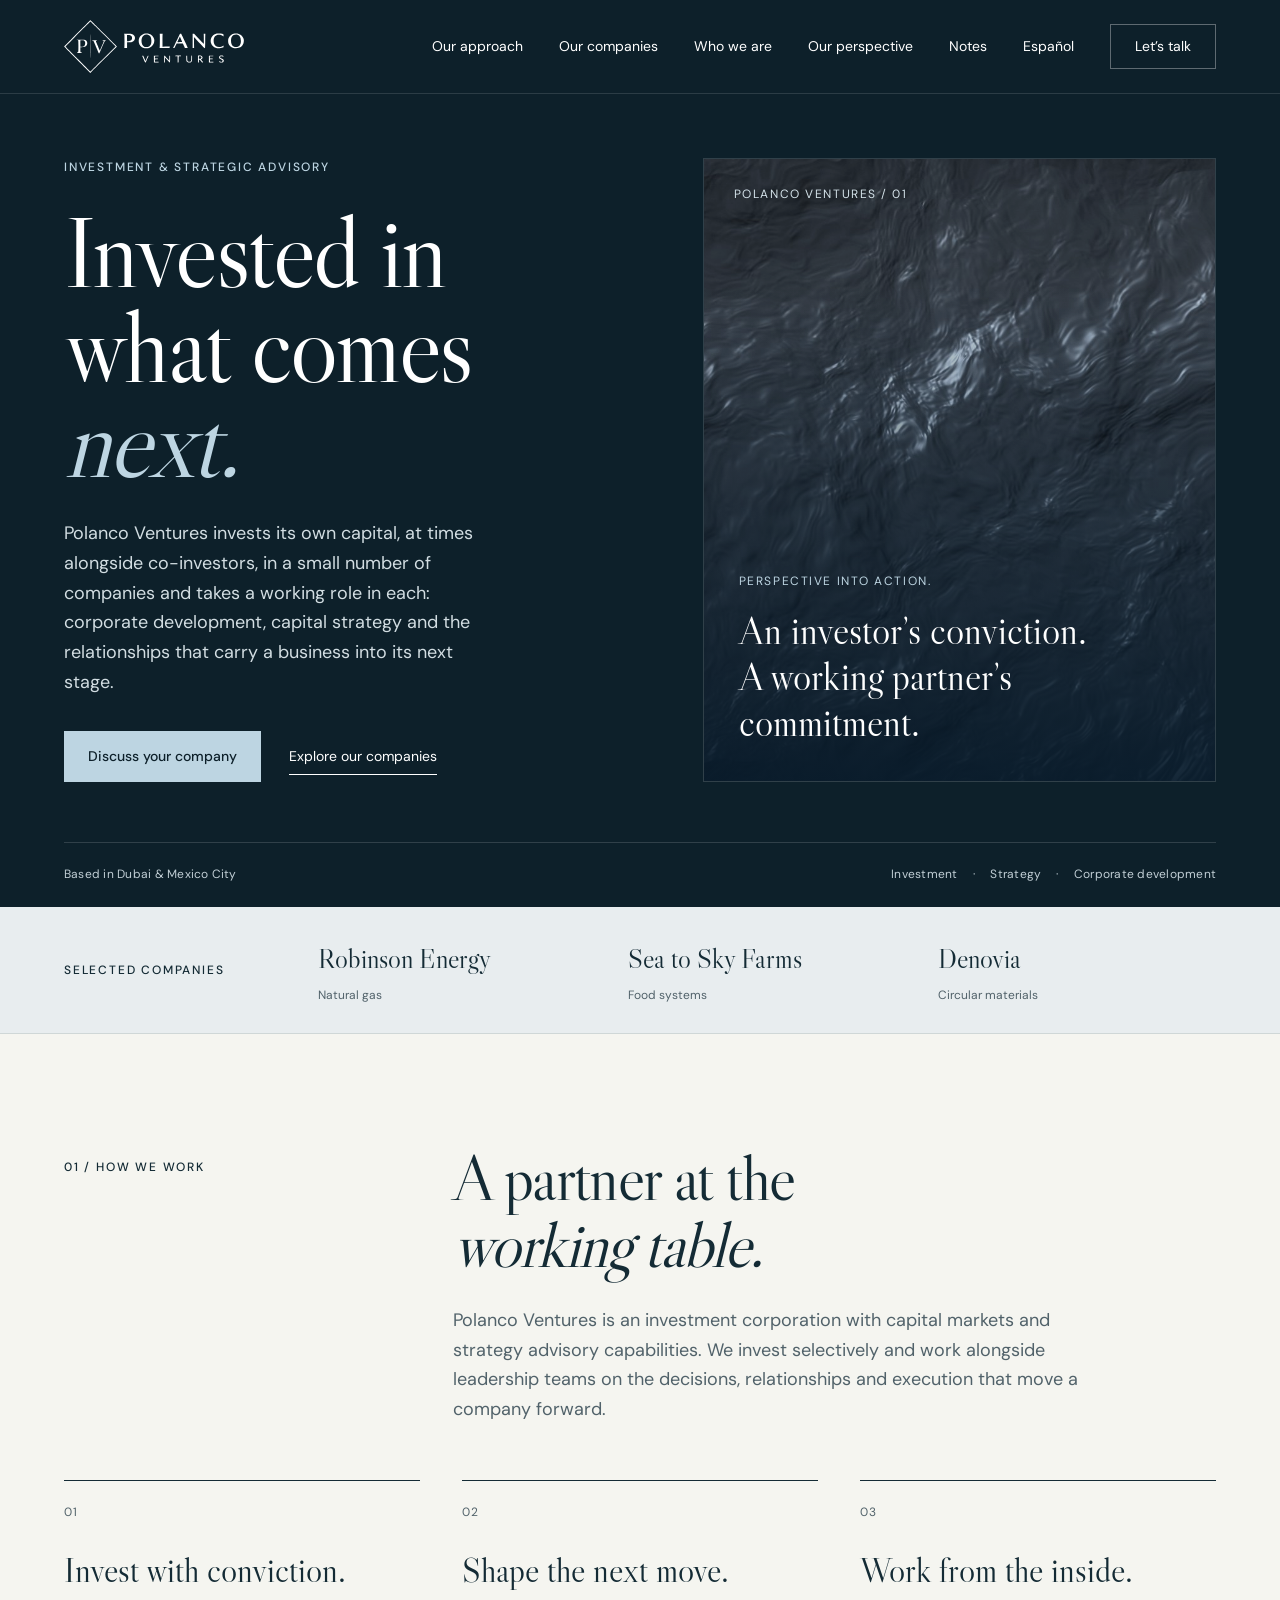
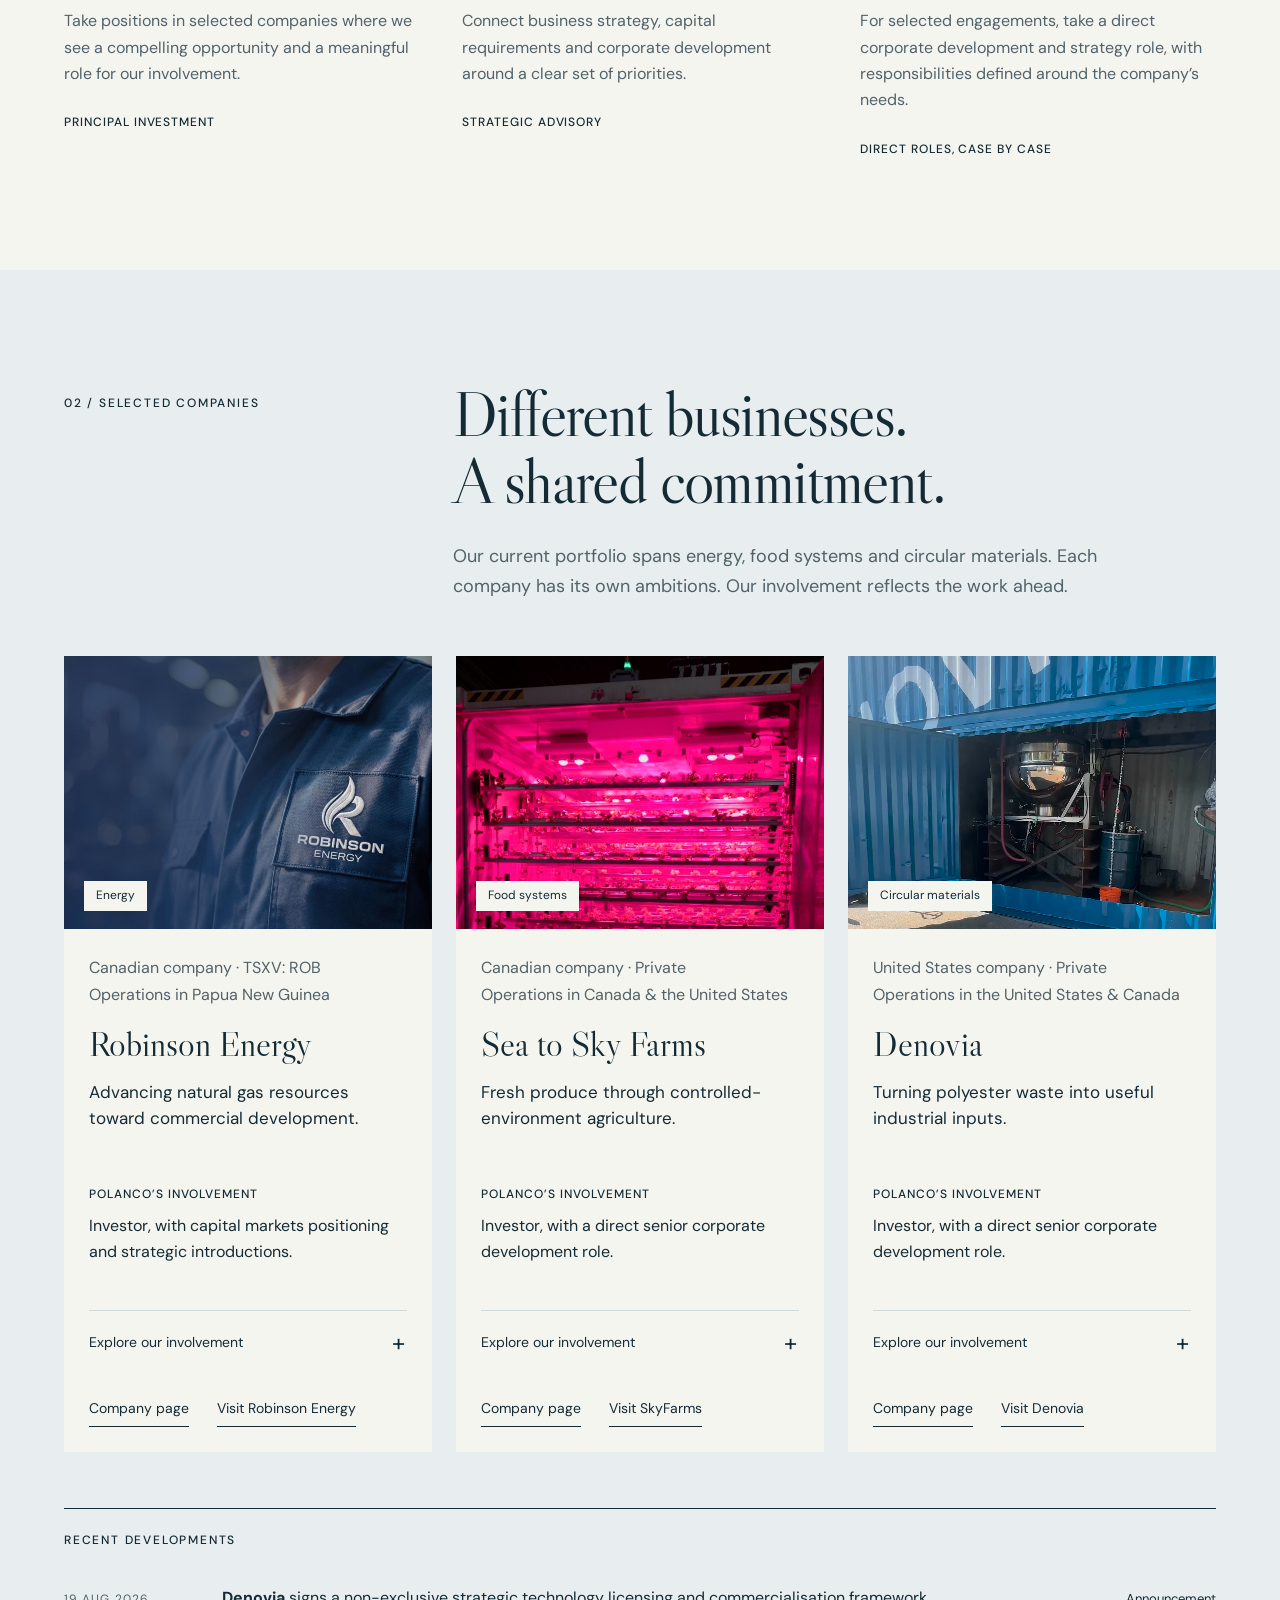
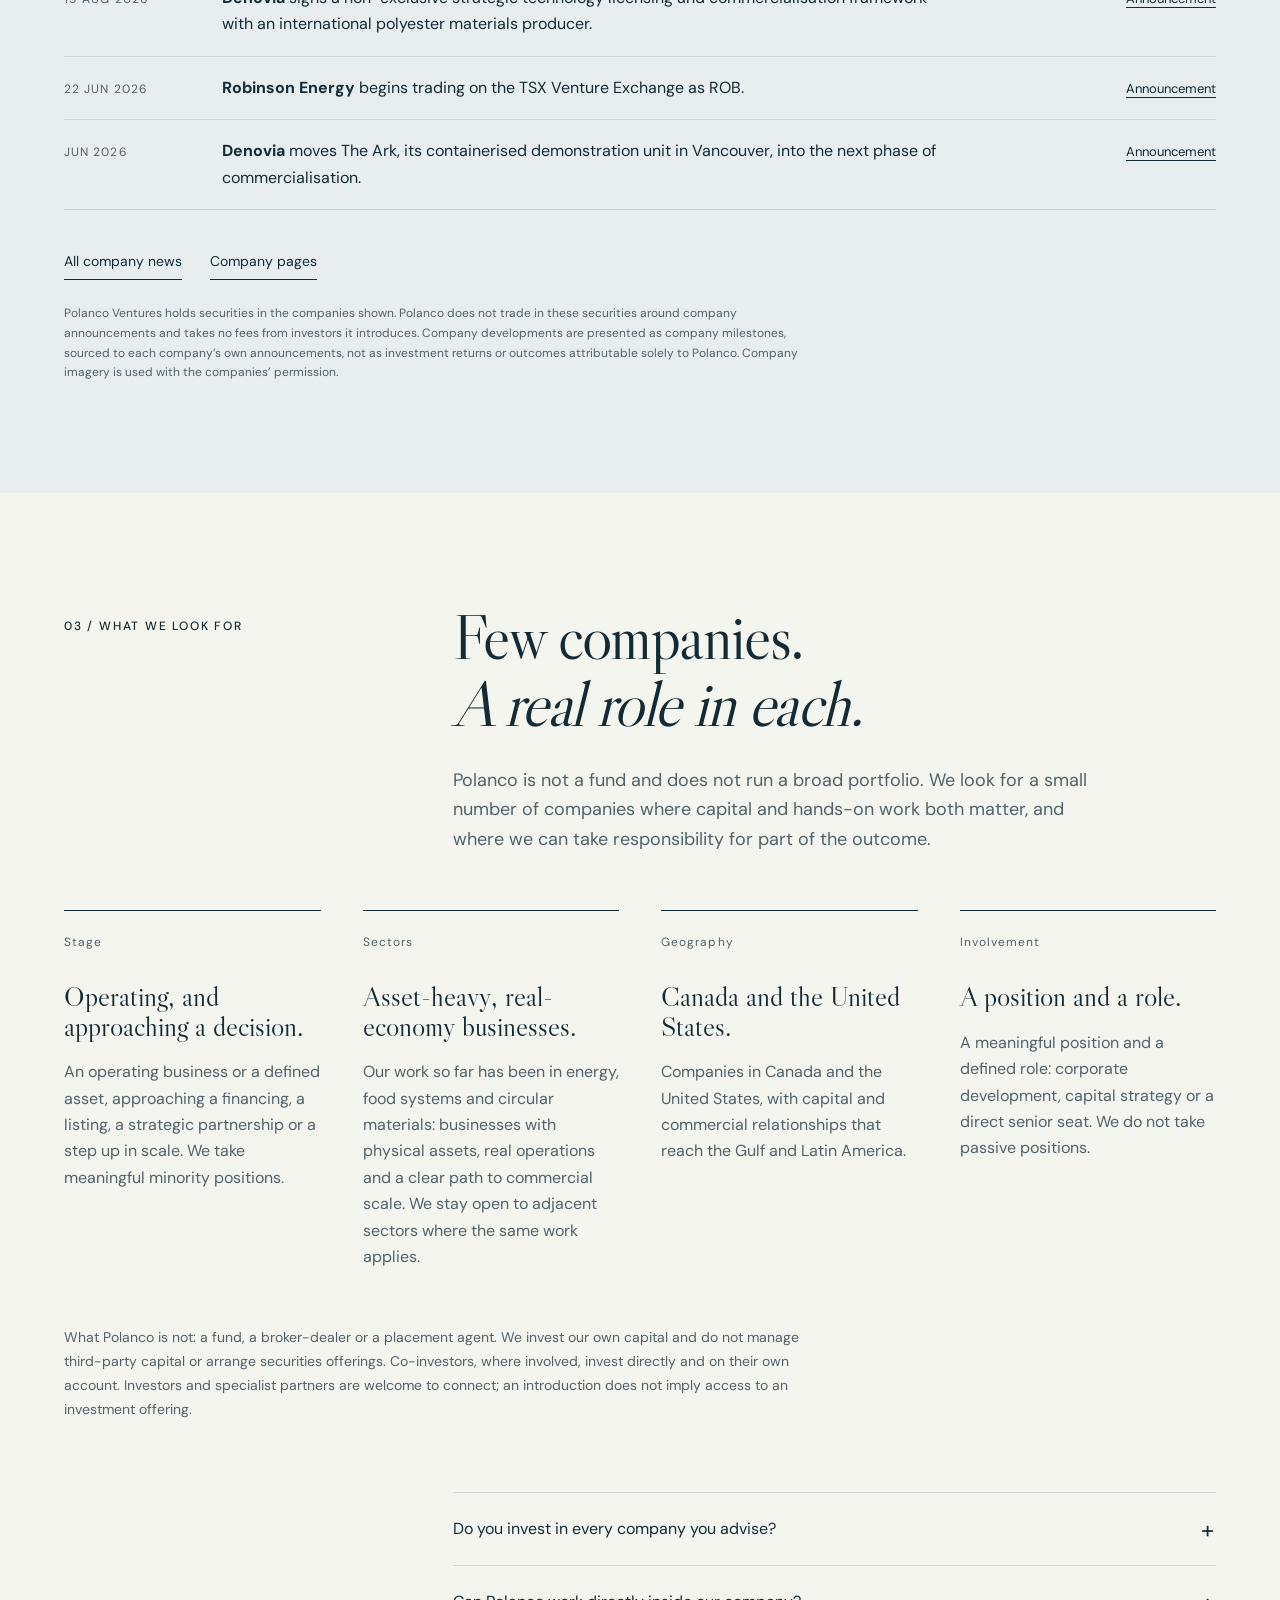
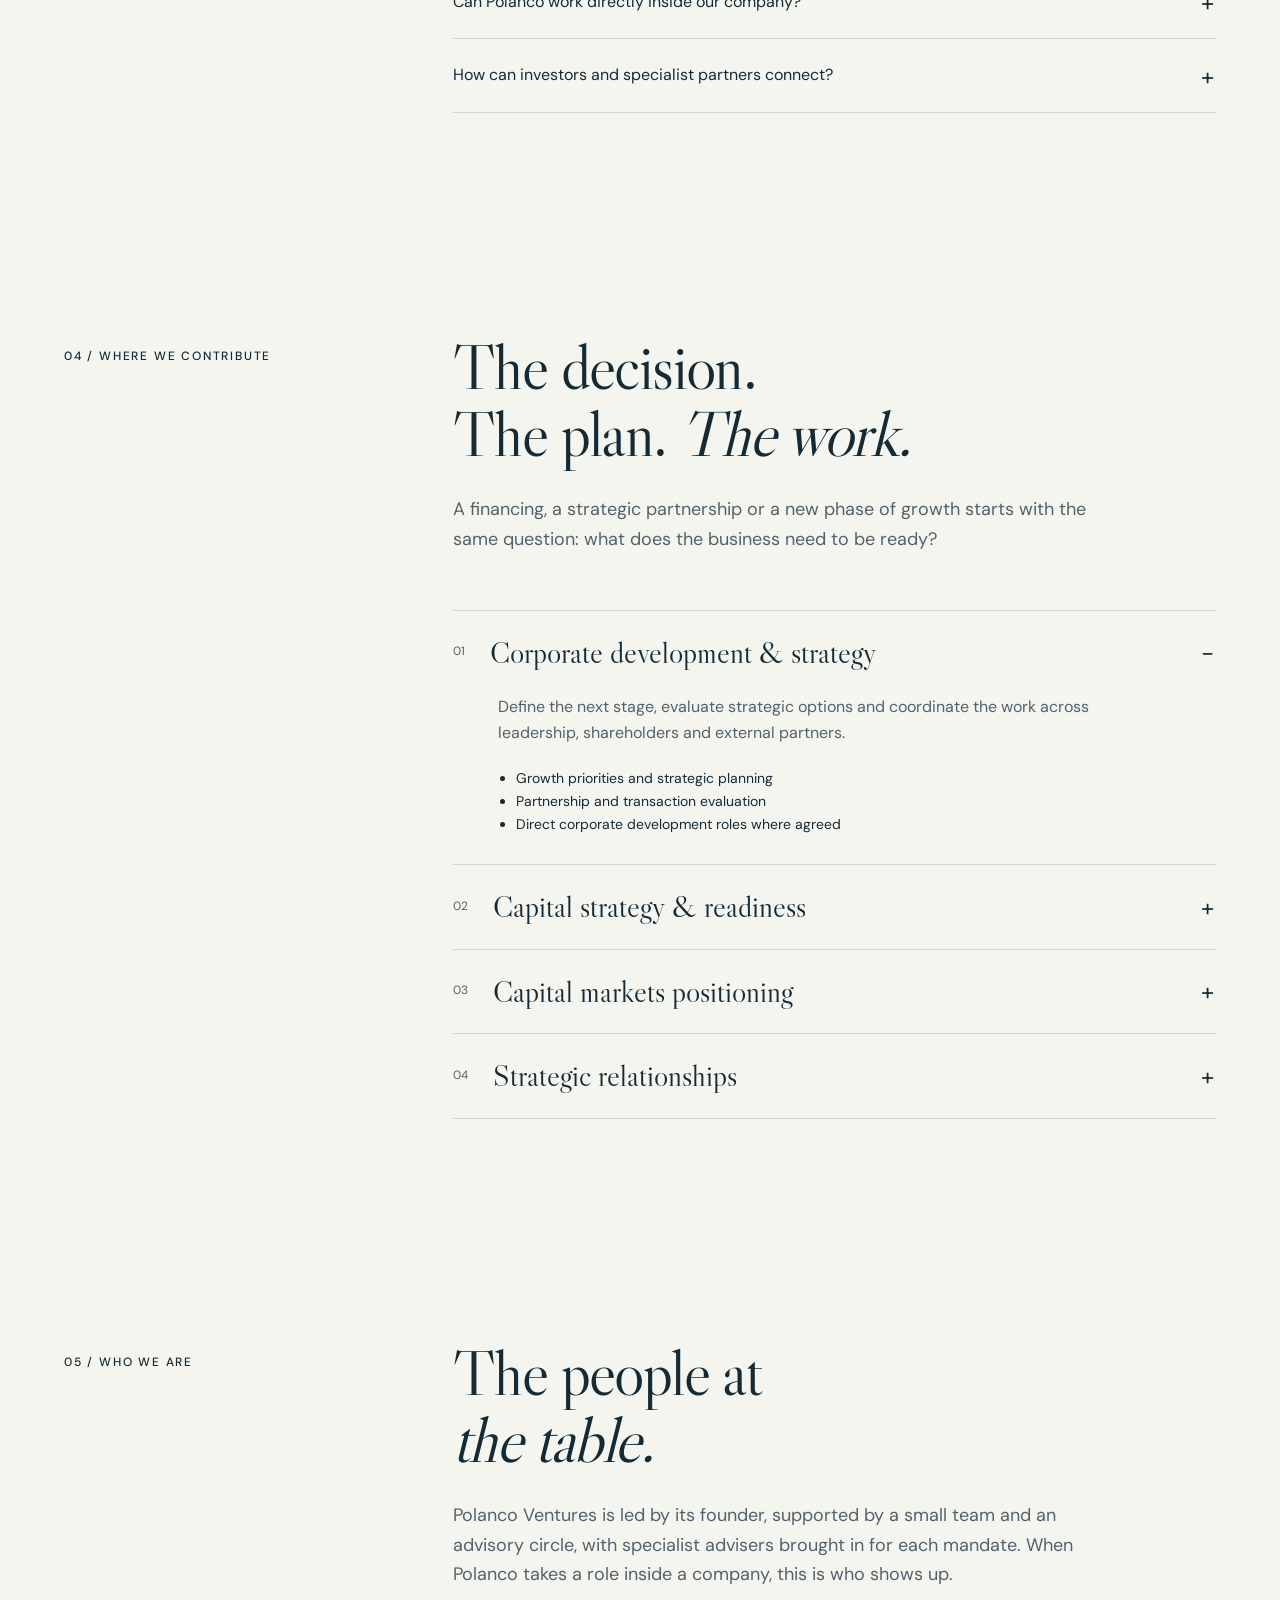
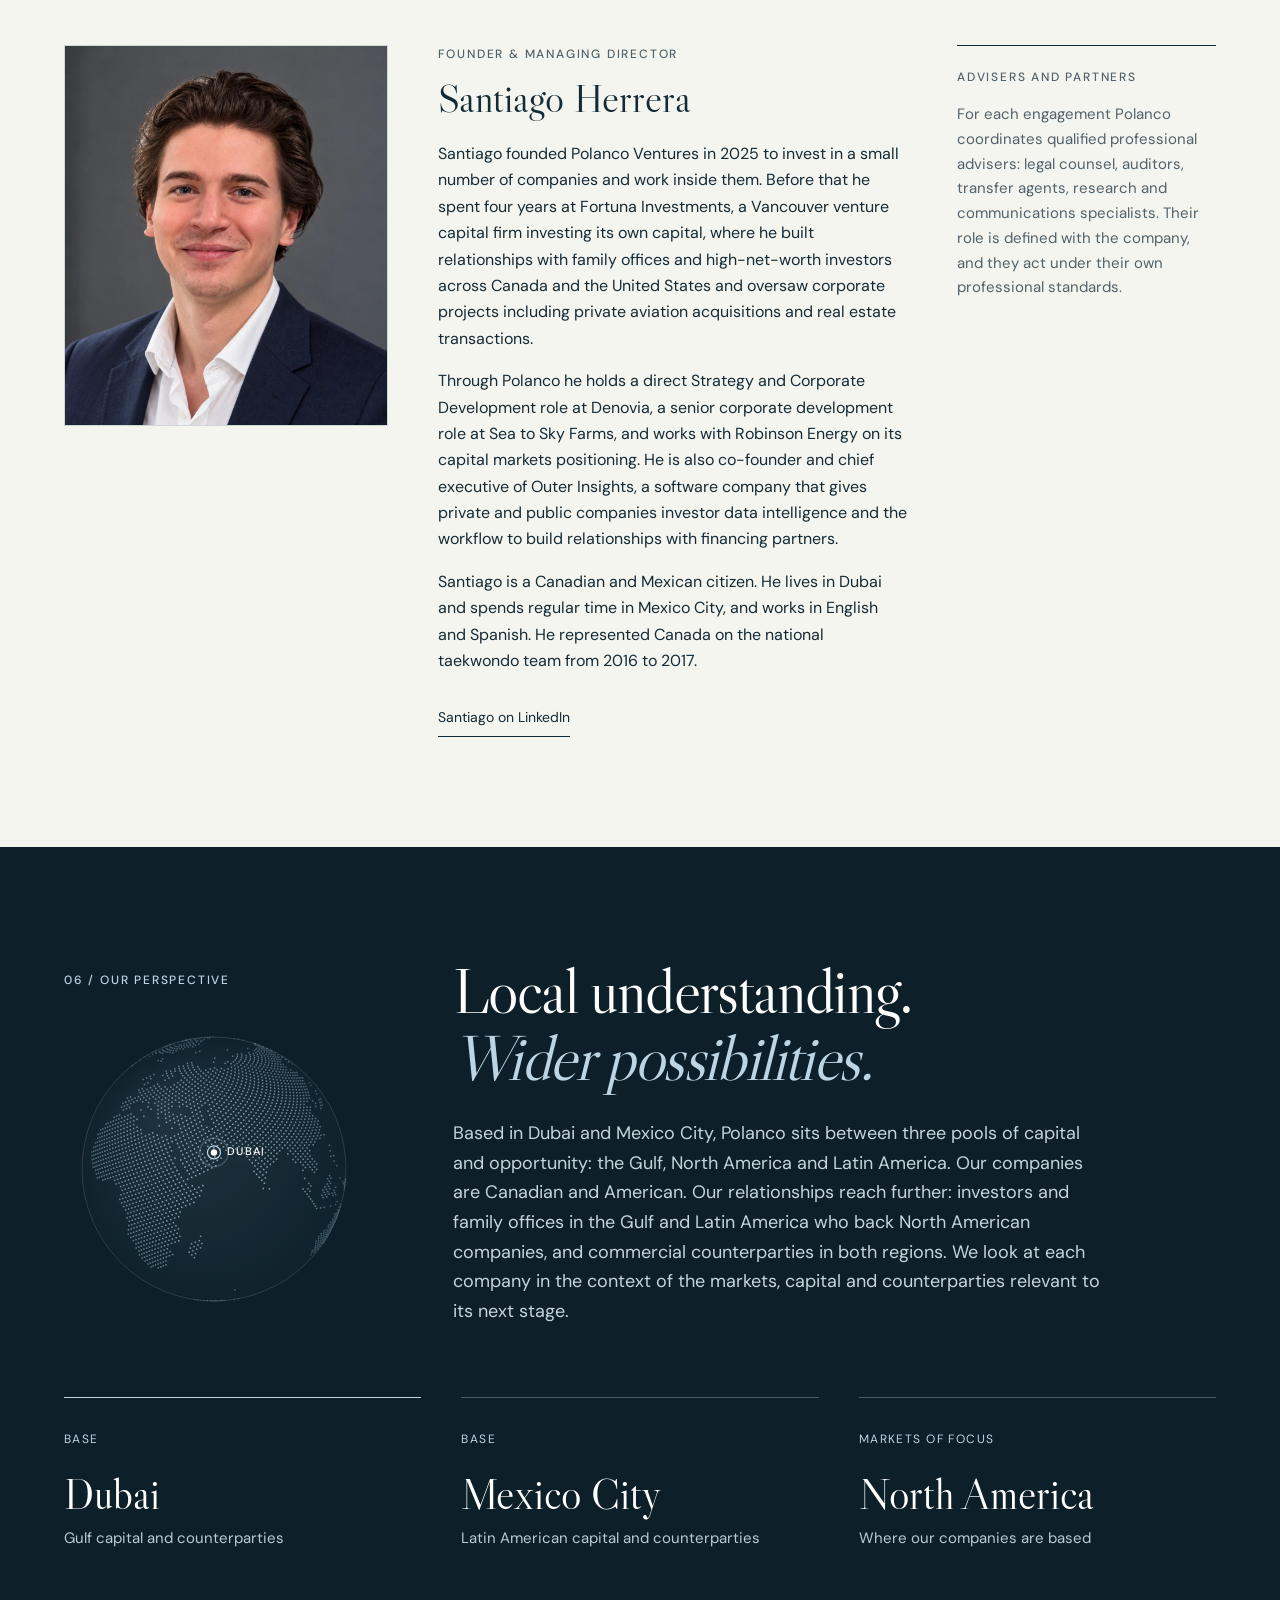
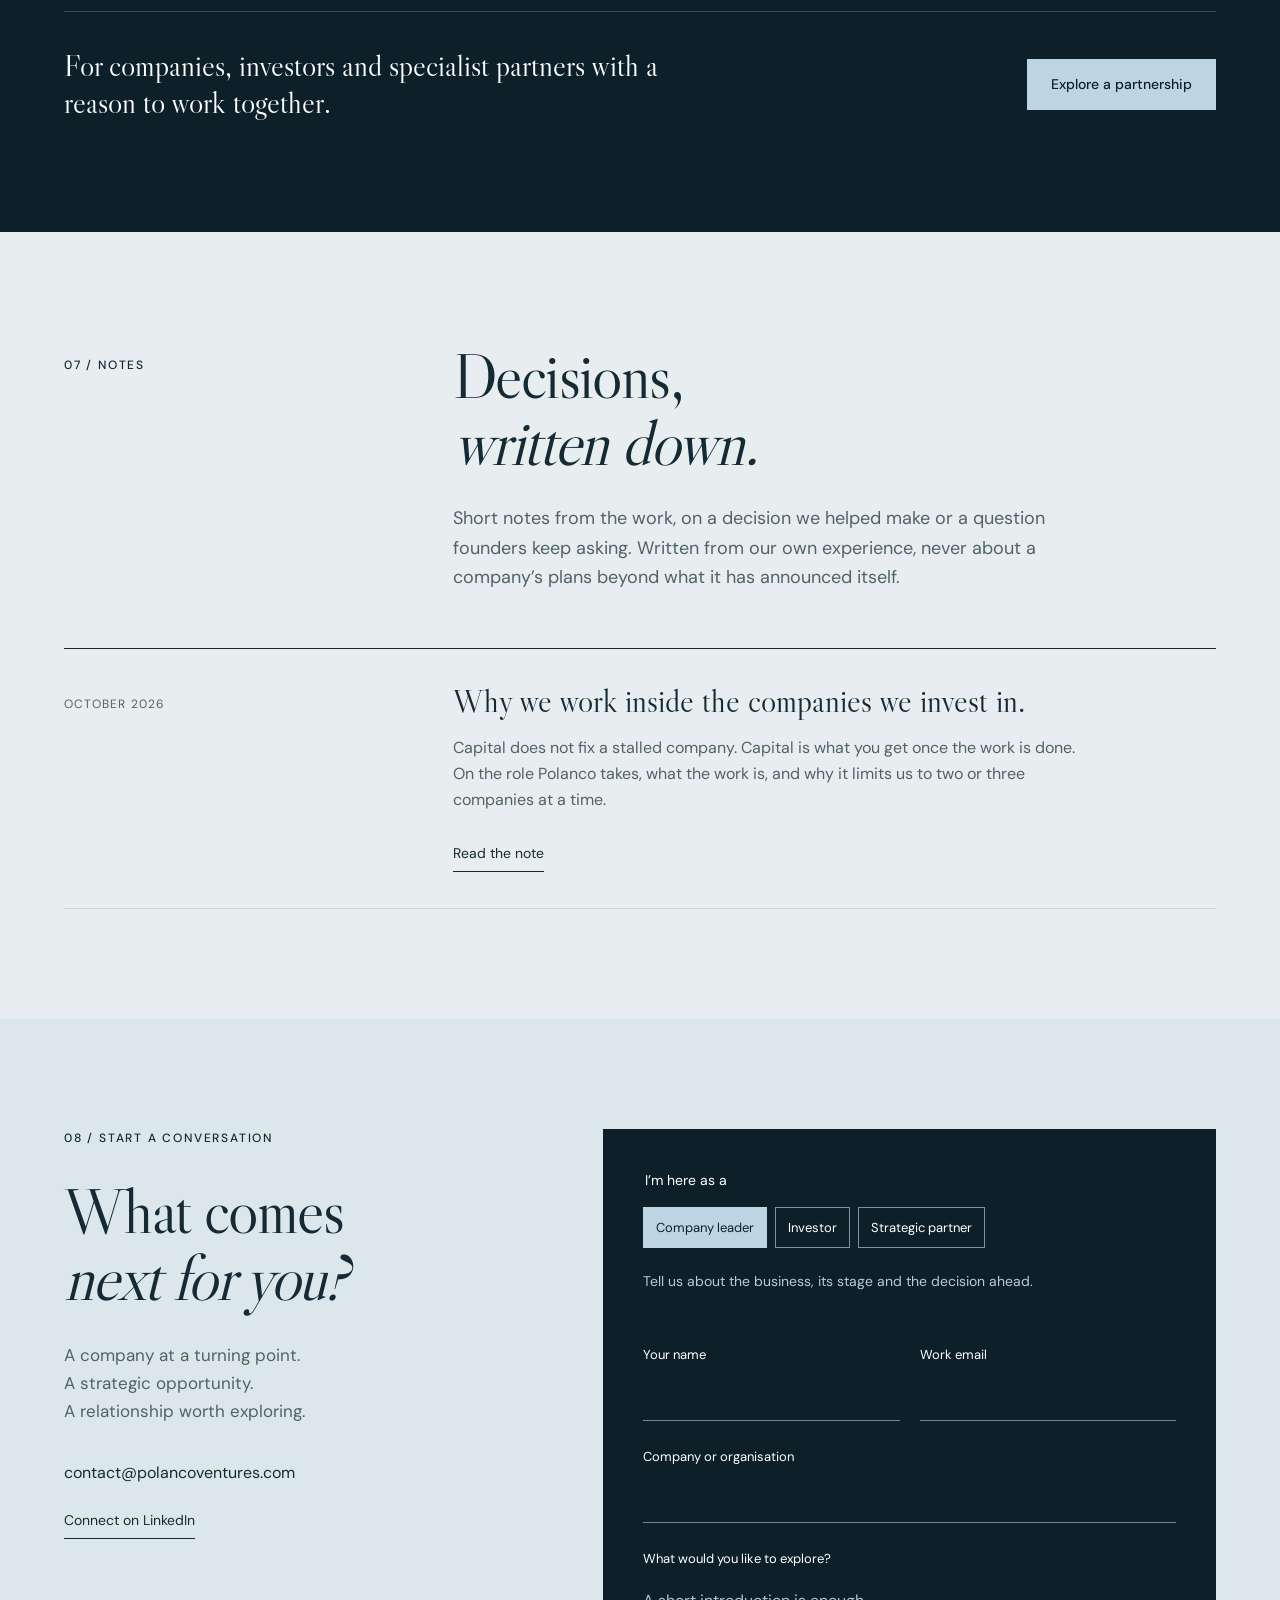
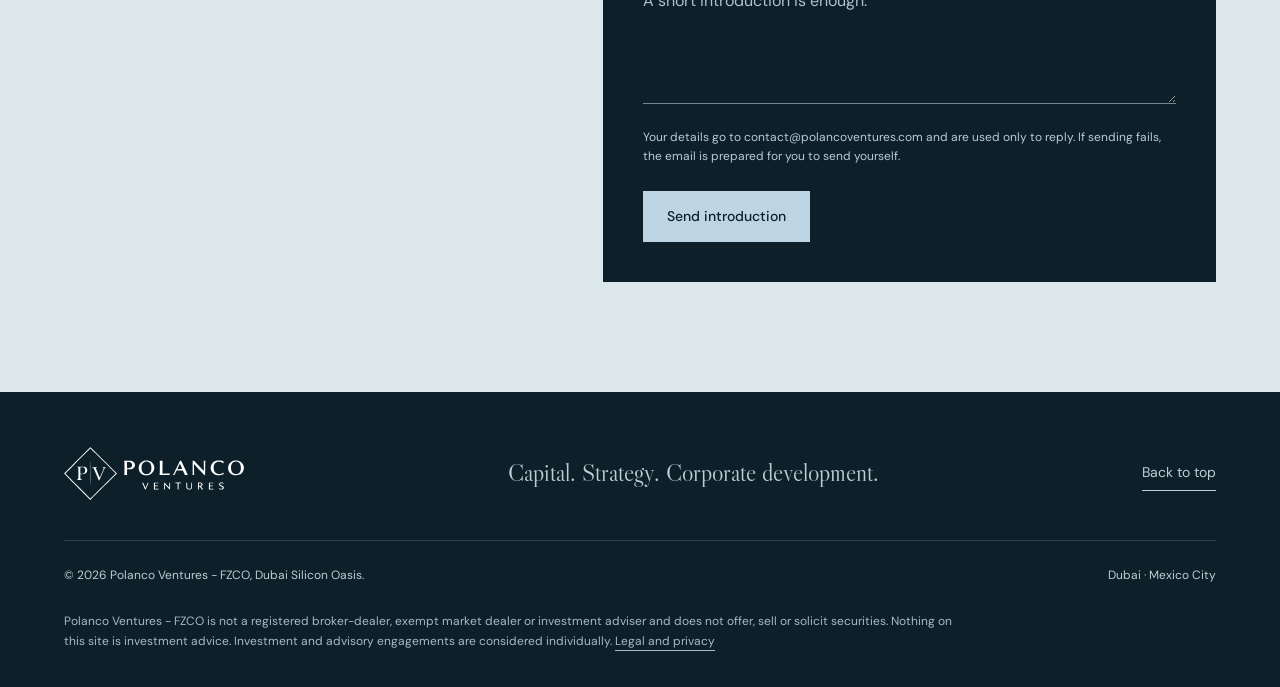
==== index.html @ 9fa6b9f9 "Sharper site icon built from the logo mark, plus a 192px size The old icon was "PV" set in Georgia i" ====
<!doctype html>
<html lang="en">
<head>
<meta charset="utf-8"><meta name="viewport" content="width=device-width, initial-scale=1">
<title>Polanco Ventures | Capital, strategy &amp; corporate development</title>
<meta name="description" content="Polanco Ventures invests selectively and works with leadership teams on corporate development, capital markets strategy and the decisions that shape their next stage.">
<meta property="og:title" content="Polanco Ventures | Invested in what comes next."><meta property="og:description" content="Investment, strategic advisory and direct corporate development roles, shaped around the company."><meta property="og:type" content="website"><meta property="og:url" content="https://www.polancoventures.com/"><meta property="og:image" content="https://www.polancoventures.com/assets/og.jpg"><meta name="twitter:card" content="summary_large_image"><meta name="twitter:title" content="Polanco Ventures | Invested in what comes next."><meta name="twitter:description" content="Investment, strategic advisory and direct corporate development roles, shaped around the company."><meta name="twitter:image" content="https://www.polancoventures.com/assets/og.jpg">
<link rel="icon" href="/favicon.ico" sizes="48x48"><link rel="icon" type="image/svg+xml" href="/assets/favicon.svg"><link rel="icon" type="image/png" sizes="32x32" href="/assets/favicon-32x32.png"><link rel="icon" type="image/png" sizes="192x192" href="/assets/favicon-192x192.png">
<link rel="preload" href="assets/fonts/libre-caslon-display-latin-400-normal.woff2" as="font" type="font/woff2" crossorigin><link rel="preload" href="assets/fonts/dm-sans-latin-wght-normal.woff2" as="font" type="font/woff2" crossorigin>
<link rel="canonical" href="https://www.polancoventures.com/"><link rel="alternate" hreflang="en" href="https://www.polancoventures.com/"><link rel="alternate" hreflang="es" href="https://www.polancoventures.com/es/"><link rel="alternate" hreflang="x-default" href="https://www.polancoventures.com/">
<link rel="apple-touch-icon" href="assets/apple-touch-icon.png">
<link rel="stylesheet" href="style.css?v=20261002d">
<script type="application/ld+json">{"@context":"https://schema.org","@type":"Organization","name":"Polanco Ventures","alternateName":"Polanco","legalName":"Polanco Ventures - FZCO","url":"https://www.polancoventures.com/","logo":"https://www.polancoventures.com/assets/polanco-logo.png","image":"https://www.polancoventures.com/assets/og.jpg","email":"contact@polancoventures.com","foundingDate":"2025-08","description":"Investment corporation based in Dubai and Mexico City. Invests its own capital in a small number of companies, with a working role in each.","address":[{"@type":"PostalAddress","addressLocality":"Dubai Silicon Oasis","addressRegion":"Dubai","addressCountry":"AE"},{"@type":"PostalAddress","addressLocality":"Mexico City","addressCountry":"MX"}],"sameAs":["https://www.linkedin.com/company/polancoventures/","https://www.crunchbase.com/organization/polanco-ventures","https://app.dealroom.co/companies/polanco_ventures"],"founder":{"@type":"Person","name":"Santiago Herrera","jobTitle":"Founder and Managing Director","nationality":[{"@type":"Country","name":"Canada"},{"@type":"Country","name":"Mexico"}],"homeLocation":{"@type":"Place","name":"Dubai"},"knowsLanguage":["en","es"],"sameAs":"https://www.linkedin.com/in/sherrerae/"}}</script>
</head>
<body>
<a class="skip" href="#main">Skip to content</a>
<header class="header"><a class="brand" href="#top" aria-label="Polanco Ventures home"><img src="assets/polanco-logo.svg" width="1400" height="416" alt="Polanco Ventures"></a><button class="menu" aria-controls="navigation" aria-expanded="false">Menu</button><nav id="navigation" aria-label="Main navigation"><a href="#approach">Our approach</a><a href="#companies">Our companies</a><a href="#people">Who we are</a><a href="#network">Our perspective</a><a href="#notes">Notes</a><a href="es/" lang="es" hreflang="es">Español</a><a class="nav-contact" href="#contact">Let’s talk</a></nav></header>
<main id="main">
<section class="hero" id="top">
<div class="hero-copy"><p class="eyebrow">Investment &amp; strategic advisory</p><h1>Invested in<br>what comes<br><em>next.</em></h1><p class="hero-lead">Polanco Ventures invests its own capital, at times alongside co-investors, in a small number of companies and takes a working role in each: corporate development, capital strategy and the relationships that carry a business into its next stage.</p><div class="actions"><a class="button light" href="#contact" data-audience="company">Discuss your company</a><a class="text-link" href="#companies">Explore our companies</a></div></div>
<div class="hero-art"><img src="assets/hero-texture.jpeg" width="1600" height="1000" alt="" fetchpriority="high"><div class="art-caption"><span>Perspective into action.</span><p>An investor’s conviction.<br>A working partner’s commitment.</p></div><span class="art-index">POLANCO VENTURES / 01</span></div>
<div class="hero-foot"><p>Based in Dubai &amp; Mexico City</p><p>Investment <span>·</span> Strategy <span>·</span> Corporate development</p></div>
</section>
<div class="company-strip"><span class="eyebrow">Selected companies</span><a href="#robinson">Robinson Energy <small>Natural gas</small></a><a href="#skyfarms">Sea to Sky Farms <small>Food systems</small></a><a href="#denovia">Denovia <small>Circular materials</small></a></div>
<section class="section approach" id="approach"><div class="section-top"><p class="eyebrow">01 / How we work</p><div><h2>A partner at the<br><em>working table.</em></h2><p class="intro">Polanco Ventures is an investment corporation with capital markets and strategy advisory capabilities. We invest selectively and work alongside leadership teams on the decisions, relationships and execution that move a company forward.</p></div></div><div class="model-grid"><article><span class="number">01</span><h3>Invest with conviction.</h3><p>Take positions in selected companies where we see a compelling opportunity and a meaningful role for our involvement.</p><span class="model-label">Principal investment</span></article><article><span class="number">02</span><h3>Shape the next move.</h3><p>Connect business strategy, capital requirements and corporate development around a clear set of priorities.</p><span class="model-label">Strategic advisory</span></article><article><span class="number">03</span><h3>Work from the inside.</h3><p>For selected engagements, take a direct corporate development and strategy role, with responsibilities defined around the company’s needs.</p><span class="model-label">Direct roles, case by case</span></article></div></section>
<section class="section companies" id="companies"><div class="section-top"><p class="eyebrow">02 / Selected companies</p><div><h2>Different businesses.<br>A shared commitment.</h2><p class="intro">Our current portfolio spans energy, food systems and circular materials. Each company has its own ambitions. Our involvement reflects the work ahead.</p></div></div>
<div class="portfolio-grid">
<article class="company-card" id="robinson"><div class="company-image"><img src="assets/robinson.jpg" alt="Robinson Energy brand imagery" width="1920" height="1080" loading="lazy" data-drift><span>Energy</span></div><div class="company-body"><p class="company-meta">Canadian company · TSXV: ROB<br>Operations in Papua New Guinea</p><h3>Robinson Energy</h3><p class="company-summary">Advancing natural gas resources toward commercial development.</p><p class="role-label">Polanco’s involvement</p><p>Investor, with capital markets positioning and strategic introductions.</p><details><summary>Explore our involvement</summary><div><p>Robinson is developing natural gas discoveries in Papua New Guinea, with a longer-term pathway toward LNG export. Polanco’s focus is the company’s capital markets narrative and relevant strategic relationships.</p><div class="milestone"><span>Company milestone / June 2026</span><p>Trading began on the TSX Venture Exchange on June 22, 2026.</p><a href="https://www.newswire.ca/news-releases/robinson-energy-limited-commences-trading-on-the-tsx-venture-exchange-817737448.html" target="_blank" rel="noopener noreferrer">Read issuer announcement</a></div></div></details><div class="company-links"><a class="text-link company-link" href="companies/robinson-energy/">Company page</a><a class="text-link company-link" href="https://www.robinson-energy.com/" target="_blank" rel="noopener noreferrer">Visit Robinson Energy</a></div></div></article>
<article class="company-card" id="skyfarms"><div class="company-image"><img src="assets/skyfarms-facility.jpg" alt="Growing racks under LED grow lights at a SkyFarms facility" width="1280" height="960" loading="lazy"><video class="company-video" data-loop muted loop playsinline preload="none" poster="assets/skyfarms-facility.jpg" width="1280" height="960" aria-hidden="true"><source src="assets/skyfarms-facility.webm" type='video/webm; codecs="vp9"'><source src="assets/skyfarms-facility.mp4" type='video/mp4; codecs="avc1.640029"'></video><button class="video-toggle" type="button" aria-label="Pause video" hidden><span></span></button><span>Food systems</span></div><div class="company-body"><p class="company-meta">Canadian company · Private<br>Operations in Canada &amp; the United States</p><h3>Sea to Sky Farms</h3><p class="company-summary">Fresh produce through controlled-environment agriculture.</p><p class="role-label">Polanco’s involvement</p><p>Investor, with a direct senior corporate development role.</p><details><summary>Explore our involvement</summary><div><p>Publicly presented as SkyFarms, the business combines controlled-environment growing with distribution. Its product range includes lettuce, basil, arugula and microgreens.</p><p>Our involvement spans strategy and corporate development, working alongside the company on its next stage.</p><a href="https://skyfarms.ca/products" target="_blank" rel="noopener noreferrer">Explore the product range</a></div></details><div class="company-links"><a class="text-link company-link" href="companies/sea-to-sky-farms/">Company page</a><a class="text-link company-link" href="https://skyfarms.ca" target="_blank" rel="noopener noreferrer">Visit SkyFarms</a></div></div></article>
<article class="company-card" id="denovia"><div class="company-image"><img src="assets/denovia-facility.jpg" alt="Denovia processing equipment inside a branded shipping container" width="1080" height="810" loading="lazy"><video class="company-video" data-loop muted loop playsinline preload="none" poster="assets/denovia-facility.jpg" width="1080" height="810" aria-hidden="true"><source src="assets/denovia-facility.webm" type='video/webm; codecs="vp9"'><source src="assets/denovia-facility.mp4" type='video/mp4; codecs="avc1.640029"'></video><button class="video-toggle" type="button" aria-label="Pause video" hidden><span></span></button><span>Circular materials</span></div><div class="company-body"><p class="company-meta">United States company · Private<br>Operations in the United States &amp; Canada</p><h3>Denovia</h3><p class="company-summary">Turning polyester waste into useful industrial inputs.</p><p class="role-label">Polanco’s involvement</p><p>Investor, with a direct senior corporate development role.</p><details><summary>Explore our involvement</summary><div><p>Denovia Inc. is a United States company developing a depolymerisation process for polyester waste, including textiles and PET, with pilot operations in Vancouver, Canada.</p><p>Our involvement spans strategy and corporate development as the business advances toward commercialisation.</p><div class="milestone"><span>Company milestone / August 2026</span><p>Signed a non-exclusive strategic technology licensing and commercialisation framework with an international polyester materials producer.</p><a href="https://www.globenewswire.com/news-release/2026/08/19/3348044/0/en/from-millions-to-billions-denovia-signs-strategic-framework-for-global-industrial-scale.html" target="_blank" rel="noopener noreferrer">Read company announcement</a></div><div class="milestone"><span>Company milestone / June 2026</span><p>Announced the next phase of commercialisation for The Ark, its containerised demonstration unit in Vancouver.</p><a href="https://www.newswire.ca/news-releases/denovia-advances-the-ark-from-launch-to-commercial-scale-up-targeting-the-trillion-dollar-plastic-and-textile-waste-opportunity-898888619.html" target="_blank" rel="noopener noreferrer">Read company announcement</a></div><a href="https://denovialabs.com/" target="_blank" rel="noopener noreferrer">Explore the technology</a></div></details><div class="company-links"><a class="text-link company-link" href="companies/denovia/">Company page</a><a class="text-link company-link" href="https://denovialabs.com/" target="_blank" rel="noopener noreferrer">Visit Denovia</a></div></div></article>
</div><div class="recent"><p class="eyebrow">Recent developments</p><ol><li><time datetime="2026-08-19">19 Aug 2026</time><p><a href="news/2026-08-19-denovia-licensing-framework/"><strong>Denovia</strong> signs a non-exclusive strategic technology licensing and commercialisation framework with an international polyester materials producer.</a></p><a href="https://www.globenewswire.com/news-release/2026/08/19/3348044/0/en/from-millions-to-billions-denovia-signs-strategic-framework-for-global-industrial-scale.html" target="_blank" rel="noopener noreferrer">Announcement</a></li><li><time datetime="2026-06-22">22 Jun 2026</time><p><a href="news/2026-06-22-robinson-energy-tsxv-listing/"><strong>Robinson Energy</strong> begins trading on the TSX Venture Exchange as ROB.</a></p><a href="https://www.newswire.ca/news-releases/robinson-energy-limited-commences-trading-on-the-tsx-venture-exchange-817737448.html" target="_blank" rel="noopener noreferrer">Announcement</a></li><li><time datetime="2026-06">Jun 2026</time><p><a href="news/2026-06-denovia-ark-commercialisation/"><strong>Denovia</strong> moves The Ark, its containerised demonstration unit in Vancouver, into the next phase of commercialisation.</a></p><a href="https://www.newswire.ca/news-releases/denovia-advances-the-ark-from-launch-to-commercial-scale-up-targeting-the-trillion-dollar-plastic-and-textile-waste-opportunity-898888619.html" target="_blank" rel="noopener noreferrer">Announcement</a></li></ol><div class="actions"><a class="text-link" href="news/">All company news</a><a class="text-link" href="companies/">Company pages</a></div></div><p class="portfolio-note">Polanco Ventures holds securities in the companies shown. Polanco does not trade in these securities around company announcements and takes no fees from investors it introduces. Company developments are presented as company milestones, sourced to each company’s own announcements, not as investment returns or outcomes attributable solely to Polanco. Company imagery is used with the companies’ permission.</p></section>
<section class="section criteria" id="criteria"><div class="section-top"><p class="eyebrow">03 / What we look for</p><div><h2>Few companies.<br><em>A real role in each.</em></h2><p class="intro">Polanco is not a fund and does not run a broad portfolio. We look for a small number of companies where capital and hands-on work both matter, and where we can take responsibility for part of the outcome.</p></div></div><div class="criteria-grid"><article><span class="number">Stage</span><h3>Operating, and approaching a decision.</h3><p>An operating business or a defined asset, approaching a financing, a listing, a strategic partnership or a step up in scale. We take meaningful minority positions.</p></article><article><span class="number">Sectors</span><h3>Asset-heavy, real-economy businesses.</h3><p>Our work so far has been in energy, food systems and circular materials: businesses with physical assets, real operations and a clear path to commercial scale. We stay open to adjacent sectors where the same work applies.</p></article><article><span class="number">Geography</span><h3>Canada and the United States.</h3><p>Companies in Canada and the United States, with capital and commercial relationships that reach the Gulf and Latin America.</p></article><article><span class="number">Involvement</span><h3>A position and a role.</h3><p>A meaningful position and a defined role: corporate development, capital strategy or a direct senior seat. We do not take passive positions.</p></article></div><p class="criteria-note">What Polanco is not: a fund, a broker-dealer or a placement agent. We invest our own capital and do not manage third-party capital or arrange securities offerings. Co-investors, where involved, invest directly and on their own account. Investors and specialist partners are welcome to connect; an introduction does not imply access to an investment offering.</p><div class="faq"><details><summary>Do you invest in every company you advise?</summary><p>Investment and advisory involvement are considered case by case. Neither is a requirement or a promise of the other. The role follows the opportunity and the agreed mandate.</p></details><details><summary>Can Polanco work directly inside our company?</summary><p>Yes. For selected companies, Polanco takes a direct corporate development and strategy role. Responsibilities and the level of involvement are defined for the engagement.</p></details><details><summary>How can investors and specialist partners connect?</summary><p>Share your focus, relevant experience and the kind of relationship you want to explore. We can then assess where there may be a fit. An introduction does not imply access to an investment offering.</p></details></div></section>
<section class="section mandate"><div class="section-top"><p class="eyebrow">04 / Where we contribute</p><div><h2>The decision.<br>The plan. <em>The work.</em></h2><p class="intro">A financing, a strategic partnership or a new phase of growth starts with the same question: what does the business need to be ready?</p></div></div><div class="capabilities"><details open><summary><span>01</span><h3>Corporate development &amp; strategy</h3></summary><div class="capability-content"><p>Define the next stage, evaluate strategic options and coordinate the work across leadership, shareholders and external partners.</p><ul><li>Growth priorities and strategic planning</li><li>Partnership and transaction evaluation</li><li>Direct corporate development roles where agreed</li></ul></div></details><details><summary><span>02</span><h3>Capital strategy &amp; readiness</h3></summary><div class="capability-content"><p>Connect capital needs to the company’s operating plan and prepare a clear, supportable investment narrative.</p><ul><li>Capital requirements and financing readiness</li><li>Corporate structure and materials coordination</li><li>Coordination with qualified professional advisers</li></ul></div></details><details><summary><span>03</span><h3>Capital markets positioning</h3></summary><div class="capability-content"><p>Help leadership explain the business, its milestones and its next stage to capital markets audiences.</p><ul><li>Public market and listing readiness strategy</li><li>Investor narrative and company positioning</li><li>Specialist adviser selection and coordination</li></ul></div></details><details><summary><span>04</span><h3>Strategic relationships</h3></summary><div class="capability-content"><p>Identify relevant counterparties and prepare the company for purposeful conversations, with context and clear objectives.</p><ul><li>Strategic and commercial counterparties</li><li>Investor relationship development</li><li>Research and communications specialists</li></ul></div></details></div></section>
<section class="section people" id="people"><div class="section-top"><p class="eyebrow">05 / Who we are</p><div><h2>The people at<br><em>the table.</em></h2><p class="intro">Polanco Ventures is led by its founder, supported by a small team and an advisory circle, with specialist advisers brought in for each mandate. When Polanco takes a role inside a company, this is who shows up.</p></div></div><div class="profile"><div class="profile-portrait"><img src="assets/santiago-herrera.jpg" alt="Santiago Herrera, Founder and Managing Director of Polanco Ventures" width="1122" height="1402" loading="lazy"></div><div class="profile-body"><p class="eyebrow">Founder &amp; Managing Director</p><h3>Santiago Herrera</h3><p>Santiago founded Polanco Ventures in 2025 to invest in a small number of companies and work inside them. Before that he spent four years at Fortuna Investments, a Vancouver venture capital firm investing its own capital, where he built relationships with family offices and high-net-worth investors across Canada and the United States and oversaw corporate projects including private aviation acquisitions and real estate transactions.</p><p>Through Polanco he holds a direct Strategy and Corporate Development role at Denovia, a senior corporate development role at Sea to Sky Farms, and works with Robinson Energy on its capital markets positioning. He is also co-founder and chief executive of Outer Insights, a software company that gives private and public companies investor data intelligence and the workflow to build relationships with financing partners.</p><p>Santiago is a Canadian and Mexican citizen. He lives in Dubai and spends regular time in Mexico City, and works in English and Spanish. He represented Canada on the national taekwondo team from 2016 to 2017.</p><div class="actions"><a class="text-link" href="https://www.linkedin.com/in/sherrerae/" target="_blank" rel="noopener noreferrer">Santiago on LinkedIn</a></div></div><aside class="profile-aside"><p class="eyebrow">Advisers and partners</p><p>For each engagement Polanco coordinates qualified professional advisers: legal counsel, auditors, transfer agents, research and communications specialists. Their role is defined with the company, and they act under their own professional standards.</p></aside></div></section>
<section class="section network" id="network"><div class="section-top"><p class="eyebrow">06 / Our perspective</p><div><h2>Local understanding.<br><em>Wider possibilities.</em></h2><p class="intro">Based in Dubai and Mexico City, Polanco sits between three pools of capital and opportunity: the Gulf, North America and Latin America. Our companies are Canadian and American. Our relationships reach further: investors and family offices in the Gulf and Latin America who back North American companies, and commercial counterparties in both regions. We look at each company in the context of the markets, capital and counterparties relevant to its next stage.</p></div><div class="globe" aria-hidden="true"><canvas></canvas></div></div><div class="region-grid"><div data-region="dubai"><span class="region-type">Base</span><h3>Dubai</h3><p>Gulf capital and counterparties</p></div><div data-region="mexico"><span class="region-type">Base</span><h3>Mexico City</h3><p>Latin American capital and counterparties</p></div><div data-region="na"><span class="region-type">Markets of focus</span><h3>North America</h3><p>Where our companies are based</p></div></div><div class="network-bottom"><p>For companies, investors and specialist partners with a reason to work together.</p><a class="button light" href="#contact" data-audience="partner">Explore a partnership</a></div></section>
<section class="section notes" id="notes"><div class="section-top"><p class="eyebrow">07 / Notes</p><div><h2>Decisions,<br><em>written down.</em></h2><!-- Cadence: once three notes are published, restore "One each quarter" to the sentence below. -->
<p class="intro">Short notes from the work, on a decision we helped make or a question founders keep asking. Written from our own experience, never about a company’s plans beyond what it has announced itself.</p></div></div><ol class="note-list"><li><time datetime="2026-10-01">October 2026</time><div><h3><a href="notes/working-inside/">Why we work inside the companies we invest in.</a></h3><p>Capital does not fix a stalled company. Capital is what you get once the work is done. On the role Polanco takes, what the work is, and why it limits us to two or three companies at a time.</p><a class="text-link" href="notes/working-inside/">Read the note</a></div></li></ol></section>
<section class="section contact" id="contact"><div class="contact-intro"><p class="eyebrow">08 / Start a conversation</p><h2>What comes<br><em>next for you?</em></h2><p>A company at a turning point.<br>A strategic opportunity.<br>A relationship worth exploring.</p><a class="email-link" href="mailto:contact@polancoventures.com">contact@polancoventures.com</a><a class="text-link" href="https://www.linkedin.com/company/polancoventures/" target="_blank" rel="noopener noreferrer">Connect on LinkedIn</a></div><div class="contact-panel"><form id="contact-form"><fieldset class="audiences"><legend>I’m here as a</legend><div><label><input type="radio" name="audience" value="company" checked><span>Company leader</span></label><label><input type="radio" name="audience" value="investor"><span>Investor</span></label><label><input type="radio" name="audience" value="partner"><span>Strategic partner</span></label></div></fieldset><p id="audience-help">Tell us about the business, its stage and the decision ahead.</p><div class="form-grid"><label>Your name<input required name="name" autocomplete="name" maxlength="100"></label><label>Work email<input required type="email" name="email" autocomplete="email" maxlength="200"></label><label class="full">Company or organisation<input required name="company" autocomplete="organization" maxlength="150"></label><label class="hp" aria-hidden="true">Website<input type="text" name="website" tabindex="-1" autocomplete="off"></label><input type="hidden" name="t" value=""><label class="full">What would you like to explore?<textarea name="message" required minlength="10" maxlength="3000" rows="4" placeholder="A short introduction is enough."></textarea></label></div><p class="form-note">This prepares an email for you to review and send. No message is sent or stored by this website.</p><button class="button light" type="submit">Prepare introduction</button></form><div id="email-preview" hidden tabindex="-1"><p class="eyebrow">Your introduction</p><h3>Ready for your review.</h3><p>Send this to <a href="mailto:contact@polancoventures.com">contact@polancoventures.com</a>.</p><pre id="email-body"></pre><div class="actions"><a class="button light" id="open-email" href="mailto:contact@polancoventures.com">Open email app</a><button class="button outline" id="copy-email" type="button">Copy introduction</button><button class="text-button" id="edit-email" type="button">Edit details</button></div><p id="copy-status" role="status"></p><p id="send-fallback" class="form-note" hidden>We could not send this automatically. Open your email app or copy the introduction to send it yourself.</p><p class="form-note">Nothing has been sent. If an email app does not open, copy the introduction into your preferred email service.</p></div><div id="sent" hidden tabindex="-1"><p class="eyebrow">Your introduction</p><h3>Sent.</h3><p>Thank you. Your introduction is on its way to contact@polancoventures.com. We reply from that address.</p><div class="actions"><button class="text-button" id="send-another" type="button">Send another</button></div></div></div></div></section>
</main>
<footer class="footer"><div class="footer-top"><a class="brand" href="#top" aria-label="Polanco Ventures home"><img src="assets/polanco-logo.svg" width="1400" height="416" alt="Polanco Ventures" loading="lazy"></a><p>Capital. Strategy. Corporate development.</p><a href="#top" class="text-link">Back to top</a></div><div class="footer-bottom"><p>© 2026 Polanco Ventures - FZCO, Dubai Silicon Oasis.</p><p>Dubai · Mexico City</p></div><p class="disclaimer">Polanco Ventures - FZCO is not a registered broker-dealer, exempt market dealer or investment adviser and does not offer, sell or solicit securities. Nothing on this site is investment advice. Investment and advisory engagements are considered individually. <a href="legal/">Legal and privacy</a></p></footer>
<script src="script.js"></script>
<script src="globe.js"></script>
<script src="media.js"></script>
</body></html>
---- style.css ----
@font-face{font-family:'DM Sans';font-style:normal;font-weight:100 1000;font-display:swap;src:url(assets/fonts/dm-sans-latin-wght-normal.woff2) format('woff2')}@font-face{font-family:'Libre Caslon Display';font-style:normal;font-weight:400;font-display:swap;src:url(assets/fonts/libre-caslon-display-latin-400-normal.woff2) format('woff2')}
:root{--navy:#0d202a;--navy2:#142e3b;--paper:#f5f5f0;--white:#fff;--ink:#142b35;--muted:#51626a;--blue:#bdd5e2;--line:#cfd7d7;--serif:'Libre Caslon Display',Georgia,serif;--sans:'DM Sans',Arial,sans-serif;--gutter:clamp(24px,5vw,88px)}
*{box-sizing:border-box}html{scroll-behavior:smooth;scroll-padding-top:100px}body{margin:0;background:var(--paper);color:var(--ink);font:400 17px/1.65 var(--sans);-webkit-font-smoothing:antialiased}h1,h2,h3,p{margin:0}a{color:inherit;text-decoration:none}button,input,textarea,select{font:inherit}button,a,input,select,textarea{-webkit-tap-highlight-color:transparent}button{cursor:pointer}img{max-width:100%;display:block}h1,h2,h3{font-family:var(--serif);font-weight:400;line-height:1.05}h2{font-size:clamp(42px,5vw,72px);letter-spacing:-.025em}h3{font-size:34px}.eyebrow{font-size:12px;font-weight:500;letter-spacing:.15em;text-transform:uppercase;line-height:1.5}a:focus-visible,button:focus-visible,summary:focus-visible,input:focus-visible,textarea:focus-visible,select:focus-visible{outline:3px solid #648ea6;outline-offset:6px}.skip{position:fixed;top:-100px;left:20px;padding:12px;background:white;z-index:100}.skip:focus{top:10px}.header{position:sticky;top:0;z-index:20;background:var(--navy);color:white;min-height:94px;padding:18px var(--gutter);display:flex;align-items:center;justify-content:space-between;border-bottom:1px solid #ffffff20}.brand{display:block;width:180px}.brand img{width:180px;height:auto}.header nav{display:flex;align-items:center;gap:36px;font-size:14px}.header nav a{padding:8px 0}.header nav a:hover{color:var(--blue)}.header .nav-contact{border:1px solid #ffffff55;padding:10px 24px}.menu{display:none;background:none;color:white;border:1px solid #ffffff55;padding:8px 16px}.hero{background:var(--navy);color:white;display:grid;grid-template-columns:1.12fr 1fr;padding:64px var(--gutter) 0;column-gap:5vw;position:relative}.hero-copy{padding-bottom:60px;position:relative;z-index:1}.hero .eyebrow{color:var(--blue);margin-bottom:28px}.hero h1{font-size:clamp(72px,7.9vw,124px);line-height:.94;letter-spacing:-.025em}.hero h1 em{font-weight:400;color:var(--blue)}.hero-lead{margin-top:30px;font-size:18px;line-height:1.65;color:#d2dde2;max-width:440px}.actions{display:flex;align-items:center;gap:28px;flex-wrap:wrap;margin-top:34px}.button{padding:14px 23px;border:1px solid var(--ink);font-size:14px;display:inline-flex;align-items:center;justify-content:center;line-height:1.5;font-weight:500;transition:background .2s,color .2s}.button.light{background:var(--blue);border-color:var(--blue);color:var(--navy)}.button.light:hover{background:white}.button.dark{color:white;background:var(--navy)}.button.dark:hover{background:#315467}.text-link{font-size:14px;border-bottom:1px solid currentColor;padding:6px 0}.text-link:hover{opacity:.75}.hero-art{position:relative;align-self:stretch;margin-bottom:60px;overflow:hidden;border:1px solid #ffffff25;min-height:430px;display:flex;flex-direction:column;justify-content:flex-end;padding:72px 28px 35px 35px}.hero-art>img{width:100%;height:100%;object-fit:cover;position:absolute;inset:0;filter:brightness(.85)}.hero-art:after{content:'';position:absolute;inset:0;background:linear-gradient(0deg,#081b2bea,transparent 80%)}.art-caption{position:relative;z-index:1}.art-caption>span{font-size:12px;text-transform:uppercase;letter-spacing:.13em;color:var(--blue)}.art-caption p{font-family:var(--serif);font-size:clamp(28px,3vw,43px);line-height:1.2;margin-top:15px}.art-index{position:absolute;top:26px;left:30px;z-index:1;font-size:12px;letter-spacing:.13em;color:#d4e2e9}.hero-foot{grid-column:1/-1;display:flex;justify-content:space-between;padding:22px 0;border-top:1px solid #ffffff25;font-size:12px;color:#c1ced5;letter-spacing:.02em}.hero-foot span{margin:0 12px}.company-strip{display:grid;grid-template-columns:.8fr repeat(3,1fr);align-items:center;gap:32px;padding:30px var(--gutter);background:#e8edef;border-bottom:1px solid var(--line)}.company-strip>a{font-family:var(--serif);font-size:27px}.company-strip small{display:block;font:12px var(--sans);color:var(--muted);margin-top:5px}.section{padding:110px var(--gutter)}.section-top{display:grid;grid-template-columns:1fr 2.25fr;gap:50px;margin-bottom:55px}.section-top>.eyebrow{padding-top:14px}.section-top h2{max-width:850px}.section-top .intro{font-size:18px;max-width:660px;margin-top:28px;color:var(--muted)}
@media(min-width:1600px){body{max-width:1900px;margin:auto}}@media(max-width:1000px){.header nav{gap:20px}.hero{gap:30px}.hero h1{font-size:82px}.hero-art{min-height:440px}.actions{gap:18px}.company-strip{gap:20px}.company-strip>a{font-size:25px}}@media(max-width:760px){html{scroll-padding-top:82px}.header{min-height:80px;padding-top:16px;padding-bottom:16px}.brand,.brand img{width:157px}.menu{display:block}.header nav{display:none;position:absolute;top:100%;left:0;right:0;background:var(--navy);padding:20px var(--gutter) 30px;align-items:stretch;box-shadow:0 20px 20px #0002}.header.open nav{display:flex;flex-direction:column;gap:12px}.hero{padding-top:45px;grid-template-columns:1fr}.hero h1{font-size:clamp(66px,13.3vw,96px)}.hero-copy{padding-bottom:12px}.hero-lead{font-size:17px;max-width:500px}.hero-art{min-height:300px;margin:0 0 20px}.hero-art{padding:64px 28px 26px 25px}.art-caption p{font-size:34px}.hero-foot{flex-direction:column;gap:9px;padding-top:0;border:0}.hero-foot span{margin:0 5px}.company-strip{grid-template-columns:1fr;padding-top:26px;padding-bottom:26px;gap:18px}.company-strip>a{display:flex;justify-content:space-between;align-items:center;border-top:1px solid #c8d1d5;padding-top:12px;font-size:25px}.company-strip small{font-size:12px}.section{padding-top:70px;padding-bottom:70px}.section-top{grid-template-columns:1fr;gap:22px;margin-bottom:36px}.section-top>.eyebrow{padding:0}.section-top .intro{font-size:17px;margin-top:23px}}@media(prefers-reduced-motion:reduce){html{scroll-behavior:auto}*,*:before,*:after{animation:none!important;transition:none!important}}
.model-grid,.engagement-grid{display:grid;grid-template-columns:repeat(3,1fr);gap:42px}.model-grid article{border-top:1px solid var(--ink);padding-top:22px}.number{display:block;font-size:12px;letter-spacing:.09em;margin-bottom:30px;color:var(--muted)}.model-grid h3{margin-bottom:20px}.model-grid p,.engagement-grid p{color:var(--muted);font-size:16px}.model-label{display:block;margin-top:26px;font-size:12px;font-weight:500;text-transform:uppercase;letter-spacing:.08em}.companies{background:#e8edef}.portfolio-grid{display:grid;grid-template-columns:repeat(3,minmax(0,1fr));gap:24px;align-items:start}.company-card{scroll-margin-top:110px;background:var(--paper)}.company-image{position:relative;overflow:hidden;aspect-ratio:1.35}.company-image img{width:100%;height:100%;object-fit:cover}.company-image>span{position:absolute;bottom:18px;left:20px;background:var(--paper);padding:5px 12px;font-size:12px}.company-body{padding:25px}.company-meta{font-size:12px;color:var(--muted);margin-bottom:18px;line-height:1.7}.company-body h3{font-size:35px;margin-bottom:17px}.company-body p{font-size:15px}.company-body .company-summary{font-size:17px;line-height:1.5;min-height:80px}.company-body .role-label{font-size:12px;text-transform:uppercase;letter-spacing:.08em;margin:25px 0 8px;font-weight:500}.company-body>.role-label+p{min-height:75px}.company-body details{border-top:1px solid var(--line);margin-top:22px;padding-top:5px}.company-body summary{font-size:14px;padding:15px 20px 15px 0}.company-body details p{color:var(--muted);margin-bottom:16px}.company-body details a{font-size:13px;text-decoration:underline;text-underline-offset:4px}.company-body .company-link{display:table;margin-top:22px}.milestone{border-left:2px solid #8cabbc;padding-left:15px;margin:22px 0}.milestone span{font-size:12px}.milestone p{margin-top:8px}.portfolio-note{font-size:12px;color:var(--muted);margin-top:24px;max-width:760px}summary{cursor:pointer;list-style:none;position:relative;padding-right:34px}summary::-webkit-details-marker{display:none}summary:after{content:'+';position:absolute;right:2px;top:50%;transform:translateY(-50%);font:24px var(--sans);font-weight:400}details[open]>summary:after{content:'−'}.capabilities{margin-left:calc((100% - 50px)/3.25 + 50px)}.capabilities>details{border-top:1px solid var(--line)}.capabilities>details:last-child{border-bottom:1px solid var(--line)}.capabilities summary{display:flex;align-items:center;gap:25px;padding:26px 42px 26px 0}.capabilities summary>span{font-size:12px;color:var(--muted)}.capabilities h3{font-size:30px}.capability-content{padding:0 45px 28px}.capability-content p{color:var(--muted);max-width:620px;font-size:16px}.capability-content ul{padding-left:18px;margin:20px 0 0;font-size:14px}.network{background:var(--navy);color:white}.network .eyebrow,.network em{color:var(--blue)}.network .intro{color:#c7d4db}.region-grid{display:grid;grid-template-columns:repeat(3,1fr);gap:40px;margin-top:70px}.region-grid>div{border-top:1px solid #ffffff45;padding-top:25px}.region-type{font-size:12px;color:var(--blue);text-transform:uppercase;letter-spacing:.12em}.region-grid h3{font-size:43px;margin:20px 0 10px}.region-grid p{font-size:15px;color:#b8cbd6}.network-bottom{display:flex;align-items:center;justify-content:space-between;gap:40px;border-top:1px solid #ffffff30;margin-top:60px;padding-top:35px}.network-bottom p{font-family:var(--serif);font-size:30px;max-width:600px;line-height:1.25}.engagement-grid{padding-bottom:60px}.engagement-grid article{border-top:1px solid var(--line);padding-top:22px}.engagement-grid h3{margin-bottom:22px}.faq{border-top:1px solid var(--line);margin-left:calc((100% - 50px)/3.25 + 50px)}.faq details{border-bottom:1px solid var(--line)}.faq summary{padding:23px 35px 23px 0;font-size:16px}.faq details>p{padding:0 28px 25px 0;font-size:16px;color:var(--muted)}.contact{background:#dce7eb;display:grid;grid-template-columns:1fr 1.35fr;gap:85px}.contact h2{margin:30px 0}.contact-intro>p:not(.eyebrow){color:var(--muted)}.email-link{display:block;font-size:16px;margin-top:35px;margin-bottom:16px;overflow-wrap:anywhere}.contact-intro>.text-link{display:table}.contact-panel{background:var(--navy);color:white;padding:40px}.audiences{padding:0;margin:0;border:0;min-width:0}.audiences legend{font-size:14px;margin-bottom:15px}.audiences>div{display:flex;gap:8px;flex-wrap:wrap}.audiences label{position:relative;cursor:pointer}.audiences input{position:absolute;opacity:0;width:100%;height:100%;margin:0;cursor:pointer}.audiences span{display:block;border:1px solid #7895a5;padding:9px 12px;font-size:13px;pointer-events:none}.audiences input:checked+span{background:var(--blue);color:var(--navy);border-color:var(--blue)}.audiences input:focus-visible+span{outline:3px solid white;outline-offset:3px}#audience-help{font-size:14px;color:#b8cbd6;margin:22px 0 28px;min-height:46px}.form-grid{display:grid;grid-template-columns:1fr 1fr;gap:25px 20px}.form-grid label{font-size:13px;display:flex;flex-direction:column;gap:8px}.form-grid .full{grid-column:1/-1}.form-grid input,.form-grid textarea{background:transparent;color:white;border:0;border-bottom:1px solid #6f8794;padding:10px 0;border-radius:0;width:100%;min-width:0;font-size:16px;resize:vertical}.form-grid input:focus,.form-grid textarea:focus{border-bottom-color:white}.form-grid textarea::placeholder{color:#afc1cb}.form-note{font-size:12px;color:#b8cbd6;margin:24px 0;line-height:1.6}.outline{border-color:var(--blue);color:var(--blue);background:transparent}.text-button{background:none;color:var(--blue);border:0;border-bottom:1px solid;padding:5px 0;font-size:14px}.contact-panel h3{font-size:38px;margin:15px 0}.contact-panel #email-preview>p:not(.eyebrow){font-size:14px}#email-body{white-space:pre-wrap;overflow-wrap:anywhere;font:14px/1.65 var(--sans);background:#ffffff0b;padding:20px;border:1px solid #ffffff30;max-height:420px;overflow:auto}#copy-status{margin-top:20px;color:var(--blue);min-height:22px}.footer{background:var(--navy);color:#bdcdd5;padding:55px var(--gutter) 35px}.footer-top{display:flex;align-items:center;justify-content:space-between;gap:30px}.footer-top>p{font-family:var(--serif);font-size:24px}.footer-bottom{display:flex;justify-content:space-between;font-size:12px;border-top:1px solid #ffffff25;padding-top:25px;margin-top:40px}.disclaimer{font-size:12px;max-width:900px;line-height:1.7;margin-top:25px;color:#a4bac6}[hidden]{display:none!important}
@media(max-width:1100px){.portfolio-grid{gap:16px}.company-body{padding:20px}.company-body h3{font-size:30px}.contact{gap:40px;grid-template-columns:1fr 1.5fr}.contact-panel{padding:28px}.model-grid,.engagement-grid{gap:25px}}@media(max-width:850px){.portfolio-grid{grid-template-columns:1fr}.company-card{display:grid;grid-template-columns:1fr 1.35fr}.company-image{height:100%;aspect-ratio:auto;min-height:350px}.company-body .company-summary,.company-body>.role-label+p{min-height:0}.contact{grid-template-columns:1fr;gap:35px}.contact-intro>p:not(.eyebrow){max-width:460px}.contact h2 br{display:none}.contact h2 em{margin-left:.16em}.footer-top>p{display:none}.region-grid h3{font-size:33px}}@media(max-width:760px){.model-grid,.engagement-grid,.region-grid{grid-template-columns:1fr;gap:35px}.number{margin-bottom:22px}.model-grid h3{font-size:34px}.model-label{margin-top:18px}.company-card{display:block}.company-image{height:auto;aspect-ratio:1.5;min-height:0}.company-body{padding:25px}.company-body h3{font-size:37px}.company-body .company-summary{max-width:440px}.capabilities,.faq{margin-left:0}.capabilities h3{font-size:27px}.capabilities summary{gap:17px}.capability-content{padding-left:0;padding-right:15px}.region-grid{margin-top:40px;gap:28px}.region-grid h3{font-size:42px;margin:12px 0 8px}.network-bottom{flex-direction:column;align-items:start;gap:25px;margin-top:35px}.network-bottom p{font-size:29px}.contact-panel{padding:26px 21px}.form-grid{grid-template-columns:1fr}.footer{padding-top:35px}.footer-top{gap:20px}.footer-top .brand,.footer-top .brand img{width:145px}.footer-bottom{flex-direction:column;gap:10px}.audiences span{font-size:12px;padding:8px}.contact h2 br{display:block}.contact h2 em{margin-left:0}}
.company-body p{font-size:16px}
.network .section-top{grid-template-areas:"eyebrow text" "globe text";grid-template-rows:auto 1fr;row-gap:30px}.network .section-top>.eyebrow{grid-area:eyebrow}.network .section-top>div:not(.globe){grid-area:text}.globe{grid-area:globe;width:min(100%,300px);max-width:100%;aspect-ratio:1;border-radius:50%;box-shadow:inset 0 0 0 1px #ffffff1f}.globe.is-live{box-shadow:none}.globe canvas{display:block;width:100%;height:100%}.region-grid>div{transition:border-color .5s}.region-grid>div.is-active{border-top-color:var(--blue)}@media(max-width:760px){.network .section-top{grid-template-areas:"eyebrow" "text" "globe";grid-template-rows:auto;row-gap:22px}.globe{width:min(100%,280px);margin-top:10px}}
.company-image>.company-video{position:absolute;inset:0;width:100%;height:100%;object-fit:cover}.video-toggle{position:absolute;top:14px;right:14px;z-index:2;width:34px;height:34px;padding:0;border-radius:50%;border:1px solid #ffffff66;background:#0d202a99;color:#fff;display:grid;place-items:center}.video-toggle:hover{background:#0d202acc}.video-toggle span{display:block;width:10px;height:12px;border-left:3px solid currentColor;border-right:3px solid currentColor}.video-toggle.is-paused span{width:0;height:0;margin-left:3px;border-style:solid;border-width:7px 0 7px 11px;border-color:transparent transparent transparent currentColor}@media(prefers-reduced-motion:no-preference){.hero-art>img{animation:hero-drift 38s ease-in-out infinite alternate}.company-image img[data-drift]{animation:hero-drift 46s ease-in-out infinite alternate;transform-origin:60% 40%}}@keyframes hero-drift{from{transform:scale(1.03)}to{transform:scale(1.12) translate(-2.5%,1.5%)}}
.disclaimer a{border-bottom:1px solid currentColor;padding-bottom:1px}.disclaimer a:hover{color:white}.legal .section-top{margin-bottom:40px}.page-body{max-width:720px}.legal-body h3,.page-body h3{font-size:28px;margin:48px 0 14px}.legal-body h3:first-child,.page-body h3:first-child{margin-top:0}.legal-body p,.page-body p{margin:0 0 16px;color:var(--ink)}.legal-body a,.page-body a{border-bottom:1px solid currentColor}
.hp{position:absolute;left:-9999px;top:auto;width:1px;height:1px;overflow:hidden;opacity:0;pointer-events:none}.button[disabled]{opacity:.6;cursor:wait}#sent>p:not(.eyebrow){font-size:14px}
/* Recent developments, criteria, people */
.recent{margin-top:56px;border-top:1px solid var(--ink);padding-top:22px}.recent ol{list-style:none;margin:18px 0 0;padding:0}.recent li{display:grid;grid-template-columns:130px 1fr auto;gap:28px;align-items:baseline;padding:18px 0;border-bottom:1px solid var(--line)}.recent time{font-size:12px;letter-spacing:.09em;text-transform:uppercase;color:var(--muted)}.recent li p{font-size:16px;max-width:720px}.recent li a{font-size:13px;text-decoration:underline;text-underline-offset:4px;white-space:nowrap}
.criteria-grid{display:grid;grid-template-columns:repeat(4,1fr);gap:42px}.criteria-grid article{border-top:1px solid var(--ink);padding-top:22px}.criteria-grid h3{font-size:28px;margin-bottom:18px}.criteria-grid p{color:var(--muted);font-size:16px}.criteria-note{font-size:14px;color:var(--muted);max-width:760px;margin:56px 0 70px;line-height:1.7}
.profile{display:grid;grid-template-columns:1fr 1.45fr .8fr;gap:50px;align-items:start}.profile-portrait{aspect-ratio:.85;background:var(--navy);color:var(--blue);display:grid;place-items:center;align-content:center;gap:12px;border:1px solid var(--line)}.profile-portrait span{font-family:var(--serif);font-size:72px;line-height:1}.profile-body>.eyebrow{color:var(--muted)}.profile-body h3{font-size:40px;margin:14px 0 22px}.profile-body p:not(.eyebrow){font-size:16px;margin-bottom:16px}.profile-body .actions{margin-top:26px}.profile-aside{border-top:1px solid var(--ink);padding-top:22px}.profile-aside .eyebrow{color:var(--muted)}.profile-aside p:not(.eyebrow){font-size:15px;color:var(--muted);margin-top:16px}
@media(max-width:1100px){.criteria-grid{grid-template-columns:1fr 1fr;gap:30px}.profile{grid-template-columns:1fr 2fr;gap:30px}.profile-aside{grid-column:1/-1}}
@media(max-width:760px){.recent li{grid-template-columns:1fr;gap:8px;padding:16px 0}.criteria-grid{grid-template-columns:1fr;gap:30px}.criteria-grid h3{font-size:27px}.criteria-note{margin:36px 0 50px}.profile{grid-template-columns:1fr;gap:26px}.profile-portrait{max-width:260px;aspect-ratio:1}.profile-body h3{font-size:36px}}
.profile-portrait{position:relative;overflow:hidden}.profile-portrait img{position:absolute;inset:0;width:100%;height:100%;object-fit:cover;object-position:50% 10%}
/* Notes */
.notes{background:#e8edef}.note-list{list-style:none;margin:0;padding:0;border-top:1px solid var(--ink)}.note-list li{display:grid;grid-template-columns:1fr 2.25fr;gap:50px;padding:36px 0;border-bottom:1px solid var(--line)}.note-list time{font-size:12px;letter-spacing:.09em;text-transform:uppercase;color:var(--muted);padding-top:10px}.note-list h3{font-size:32px;margin-bottom:16px}.note-list h3 a:hover{opacity:.7}.note-list p{color:var(--muted);font-size:16px;max-width:640px;margin-bottom:22px}.note-list .text-link{display:inline-block}
.note .section-top{margin-bottom:50px}.note-meta{font-size:13px;color:var(--muted);margin-top:22px;letter-spacing:.02em}.note .intro{font-family:var(--serif);font-size:26px;line-height:1.3;color:var(--ink);margin-top:26px;max-width:640px}.note-body,.legal-body{max-width:680px;margin-left:calc((100% - 50px)/3.25 + 50px)}.note-body p{font-size:18px;line-height:1.7;margin:0 0 26px}.note-sign{font-family:var(--serif);font-size:24px;margin-top:40px}.note-sign span{font:14px/1.6 var(--sans);color:var(--muted)}.note-footnote{font-size:13px!important;color:var(--muted);border-top:1px solid var(--line);padding-top:22px;margin-top:40px!important;line-height:1.7!important}.note-body .actions{margin-top:30px}
@media(max-width:760px){.note-list li{grid-template-columns:1fr;gap:10px;padding:26px 0}.note-list h3{font-size:28px}.note .intro{font-size:22px}.note-body,.legal-body{margin-left:0}.note-body p{font-size:17px}}

/* Company, companies index and news pages */
.company-page .section-top,.company-index .section-top,.news-index .section-top{margin-bottom:50px}
.company-detail{display:grid;grid-template-columns:1fr 2.25fr;gap:50px;align-items:start}
.facts{margin:0;padding:0;border-top:1px solid var(--ink)}
.facts div{display:grid;grid-template-columns:110px 1fr;gap:16px;padding:14px 0;border-bottom:1px solid var(--line)}
.facts dt{font-size:12px;letter-spacing:.09em;text-transform:uppercase;color:var(--muted);padding-top:3px}
.facts dd{margin:0;font-size:15px;line-height:1.5}
.page-body .milestone p{margin:8px 0 6px}
.page-body .milestone a{font-size:13px;text-decoration:underline;text-underline-offset:4px;border:0}
.page-body .milestone p a{font-size:inherit;text-decoration:none;border-bottom:1px solid currentColor}
.page-body .note-footnote{font-size:13px;color:var(--muted);border-top:1px solid var(--line);padding-top:22px;margin-top:40px;line-height:1.7}
.company-index .note-list .eyebrow{margin:0;padding-top:12px}
.company-index .note-list h3 a{border:0}
.news-list{margin-top:0;border-top:1px solid var(--ink)}
.recent li p a{text-decoration:none;font-size:inherit;white-space:normal;border:0}
.recent li p a:hover,.company-index .note-list h3 a:hover{opacity:.7}
.company-links{display:flex;flex-wrap:wrap;gap:0 28px}
.source-link{font-size:15px!important;color:var(--muted)}
@media(max-width:760px){.company-detail{grid-template-columns:1fr;gap:34px}.facts div{grid-template-columns:96px 1fr;gap:12px}.company-page .section-top,.company-index .section-top,.news-index .section-top{margin-bottom:36px}}
.company-hero{margin:-5px 0 60px}
.company-hero .company-image{aspect-ratio:2.3;min-height:0;height:auto}
.company-hero figcaption{font-size:13px;color:var(--muted);margin-top:12px;line-height:1.6}
.company-thumb img{display:block;width:100%;height:auto;aspect-ratio:1.5;object-fit:cover;margin-bottom:14px}
.company-thumb a{display:block}
.company-thumb a:hover img{opacity:.85}
@media(max-width:760px){.company-hero{margin-bottom:40px}.company-hero .company-image{aspect-ratio:1.5}.company-thumb img{aspect-ratio:1.8}}
.page-title{font-size:clamp(42px,5vw,72px);letter-spacing:-.025em}.section-top .page-title{max-width:850px}
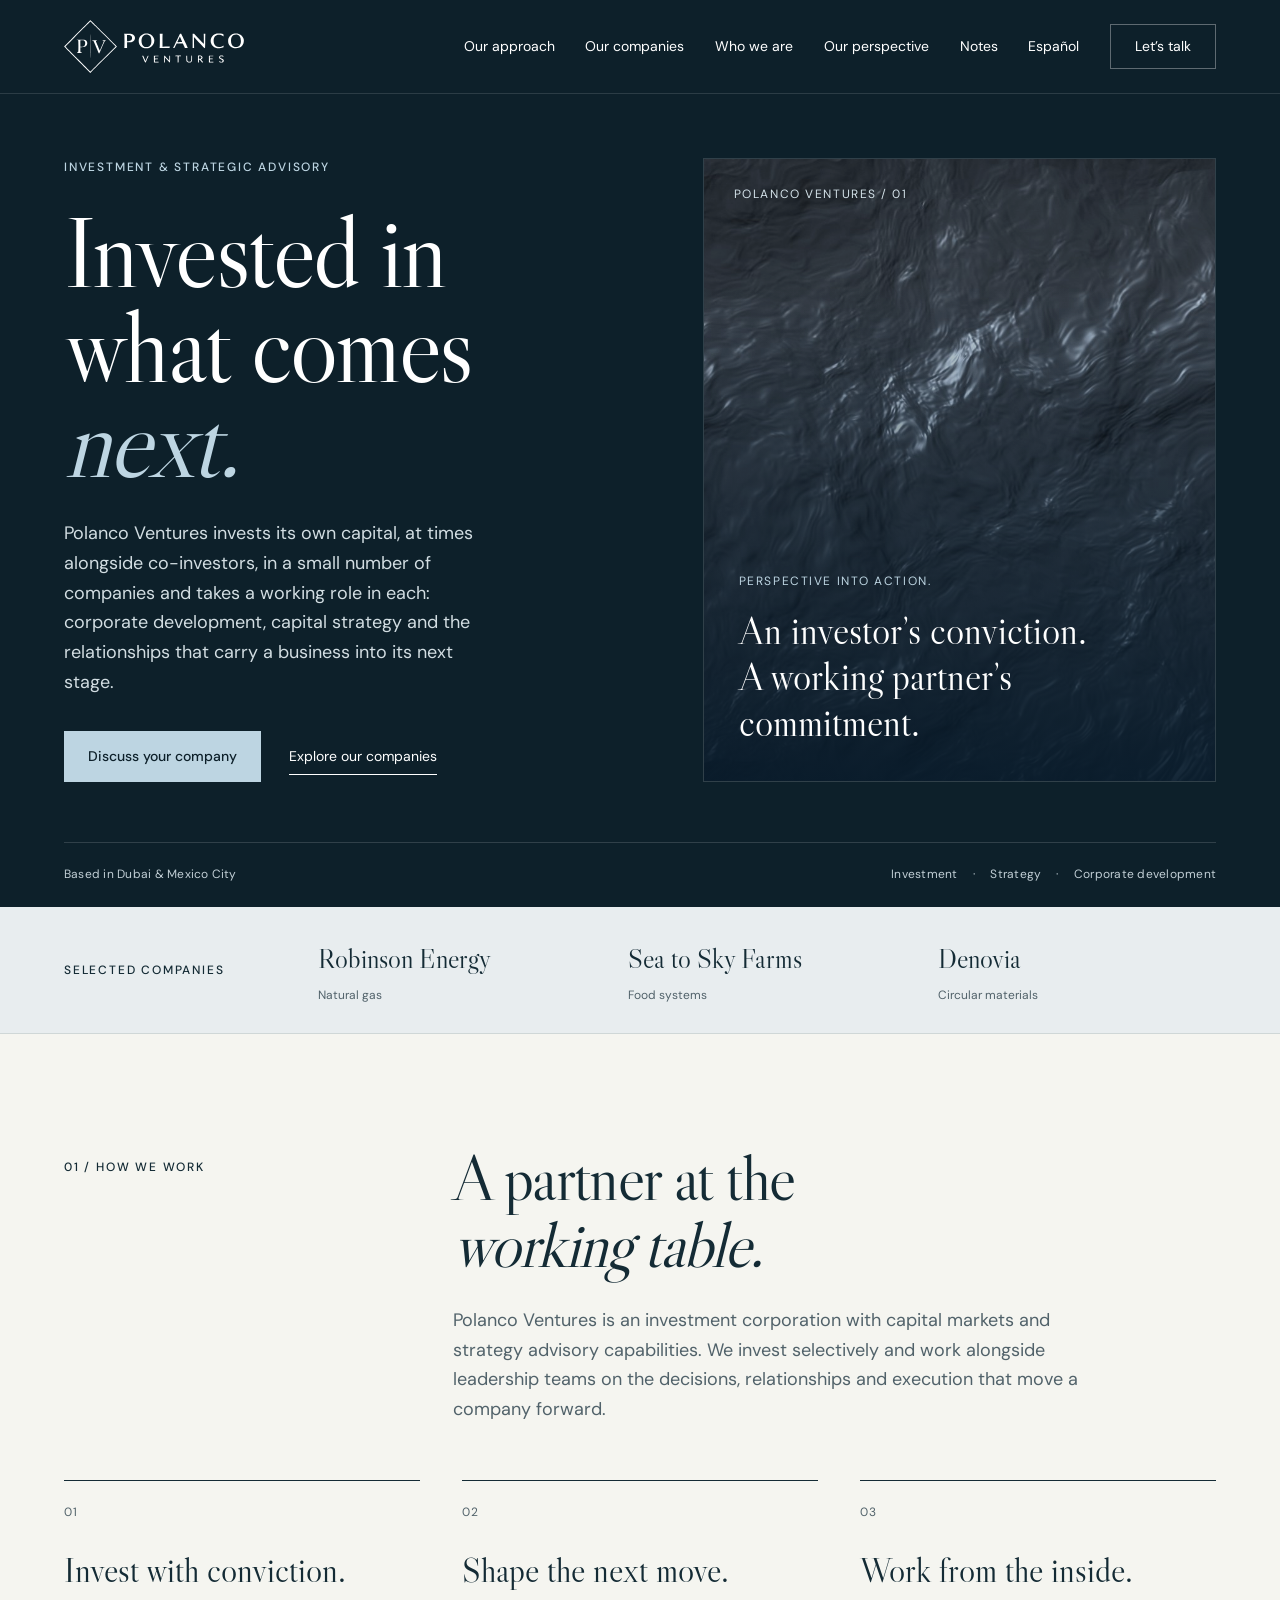
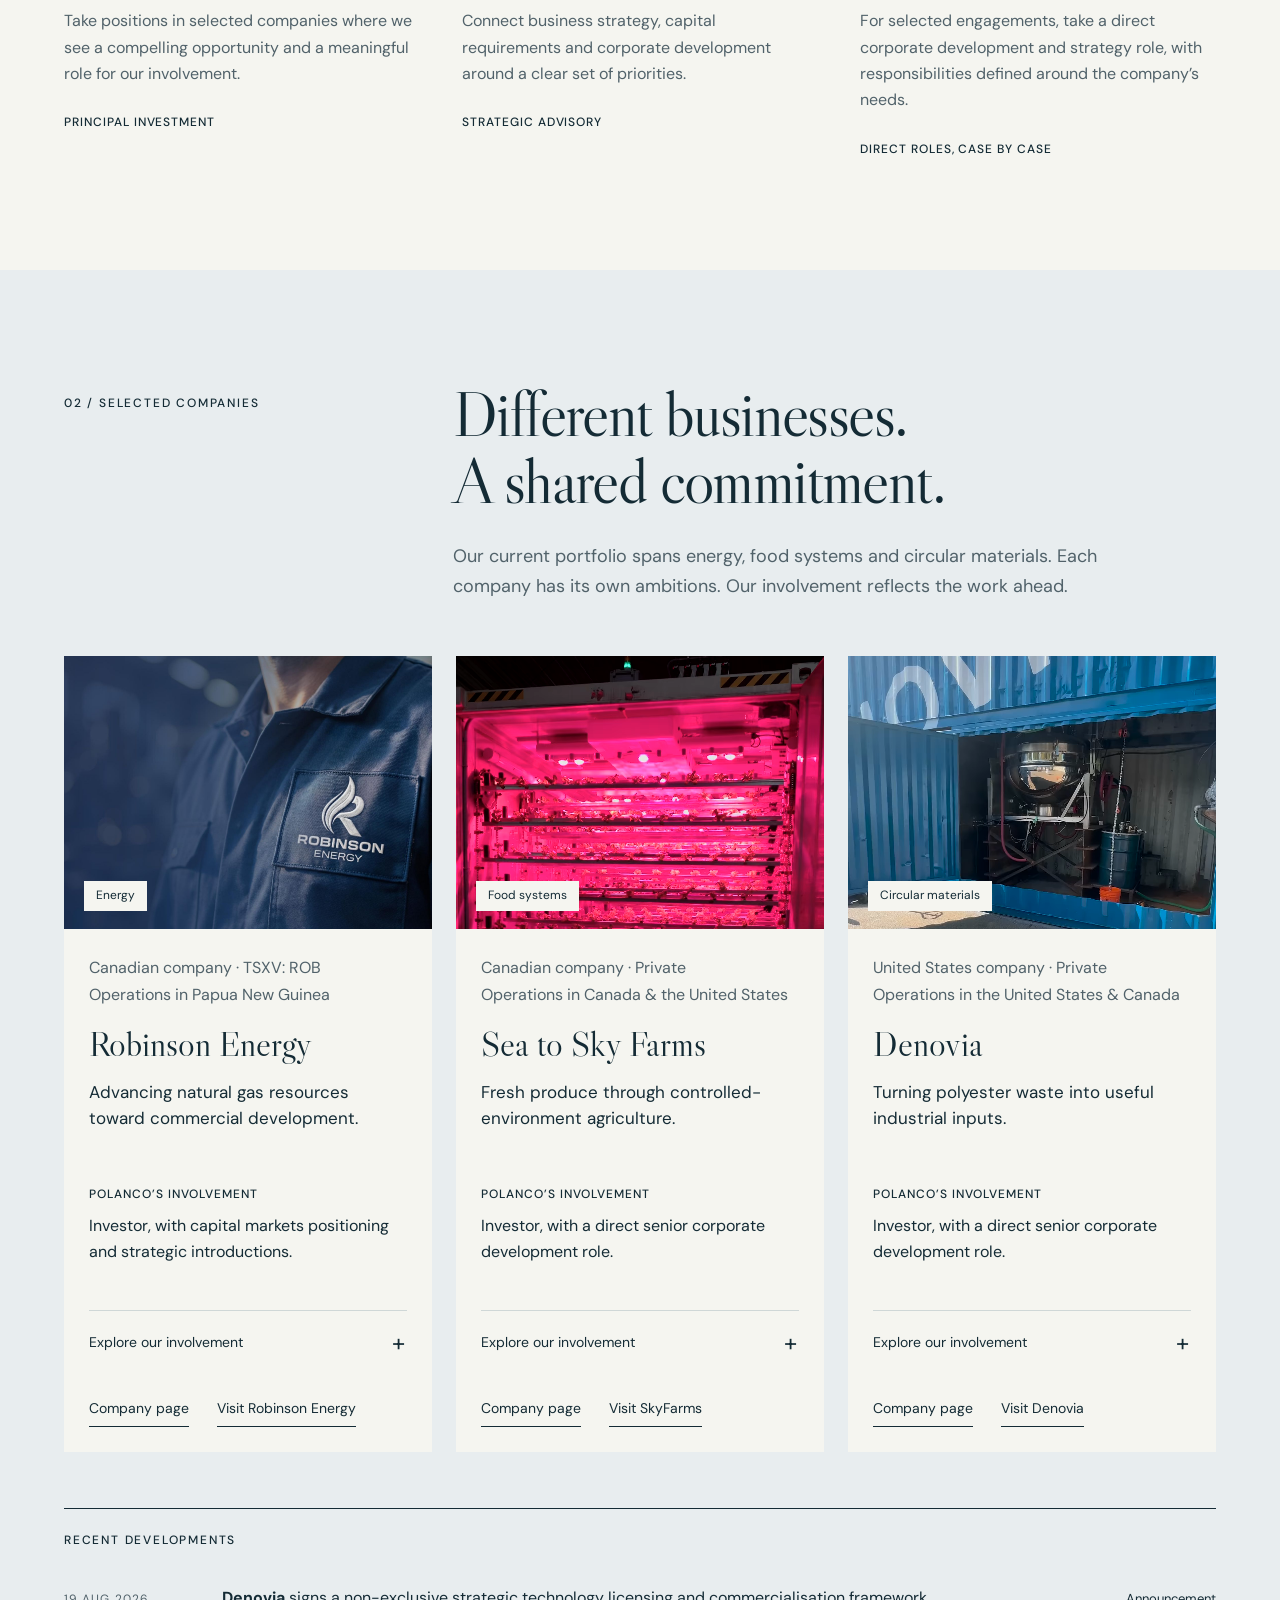
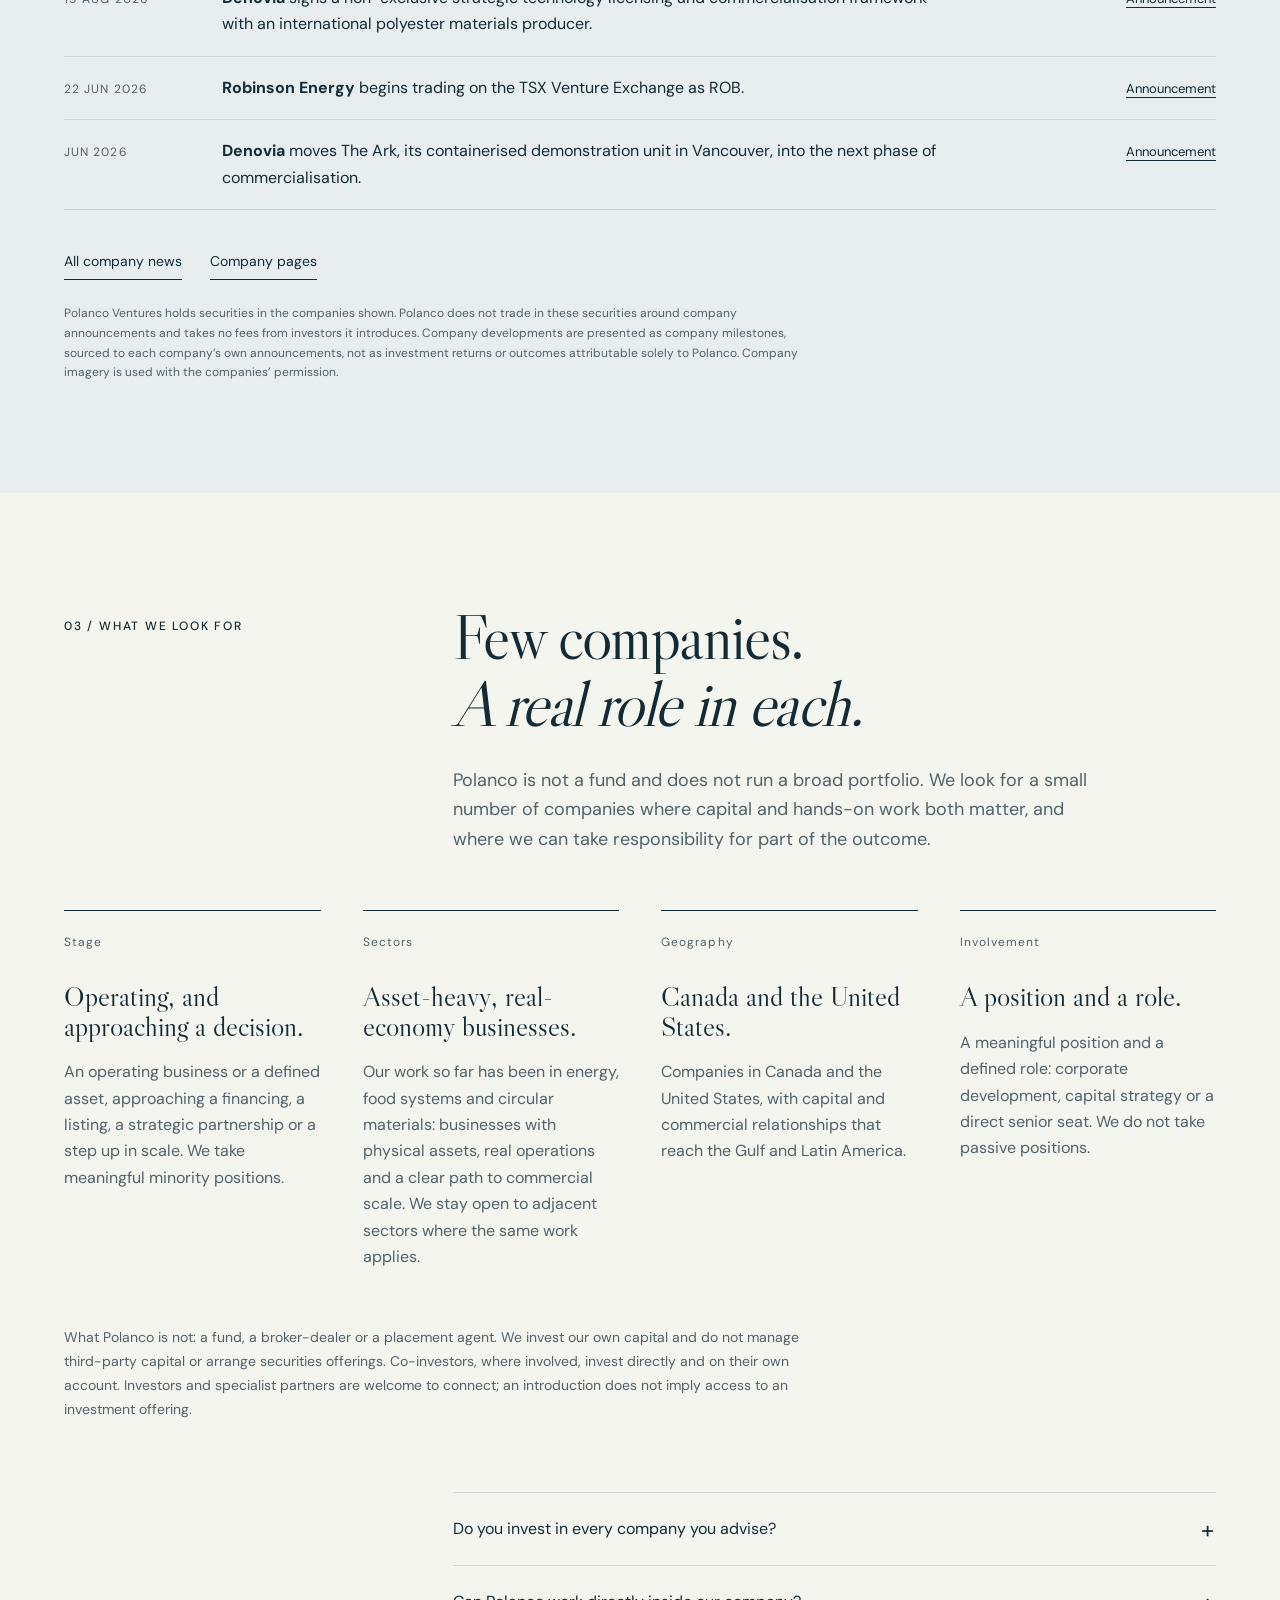
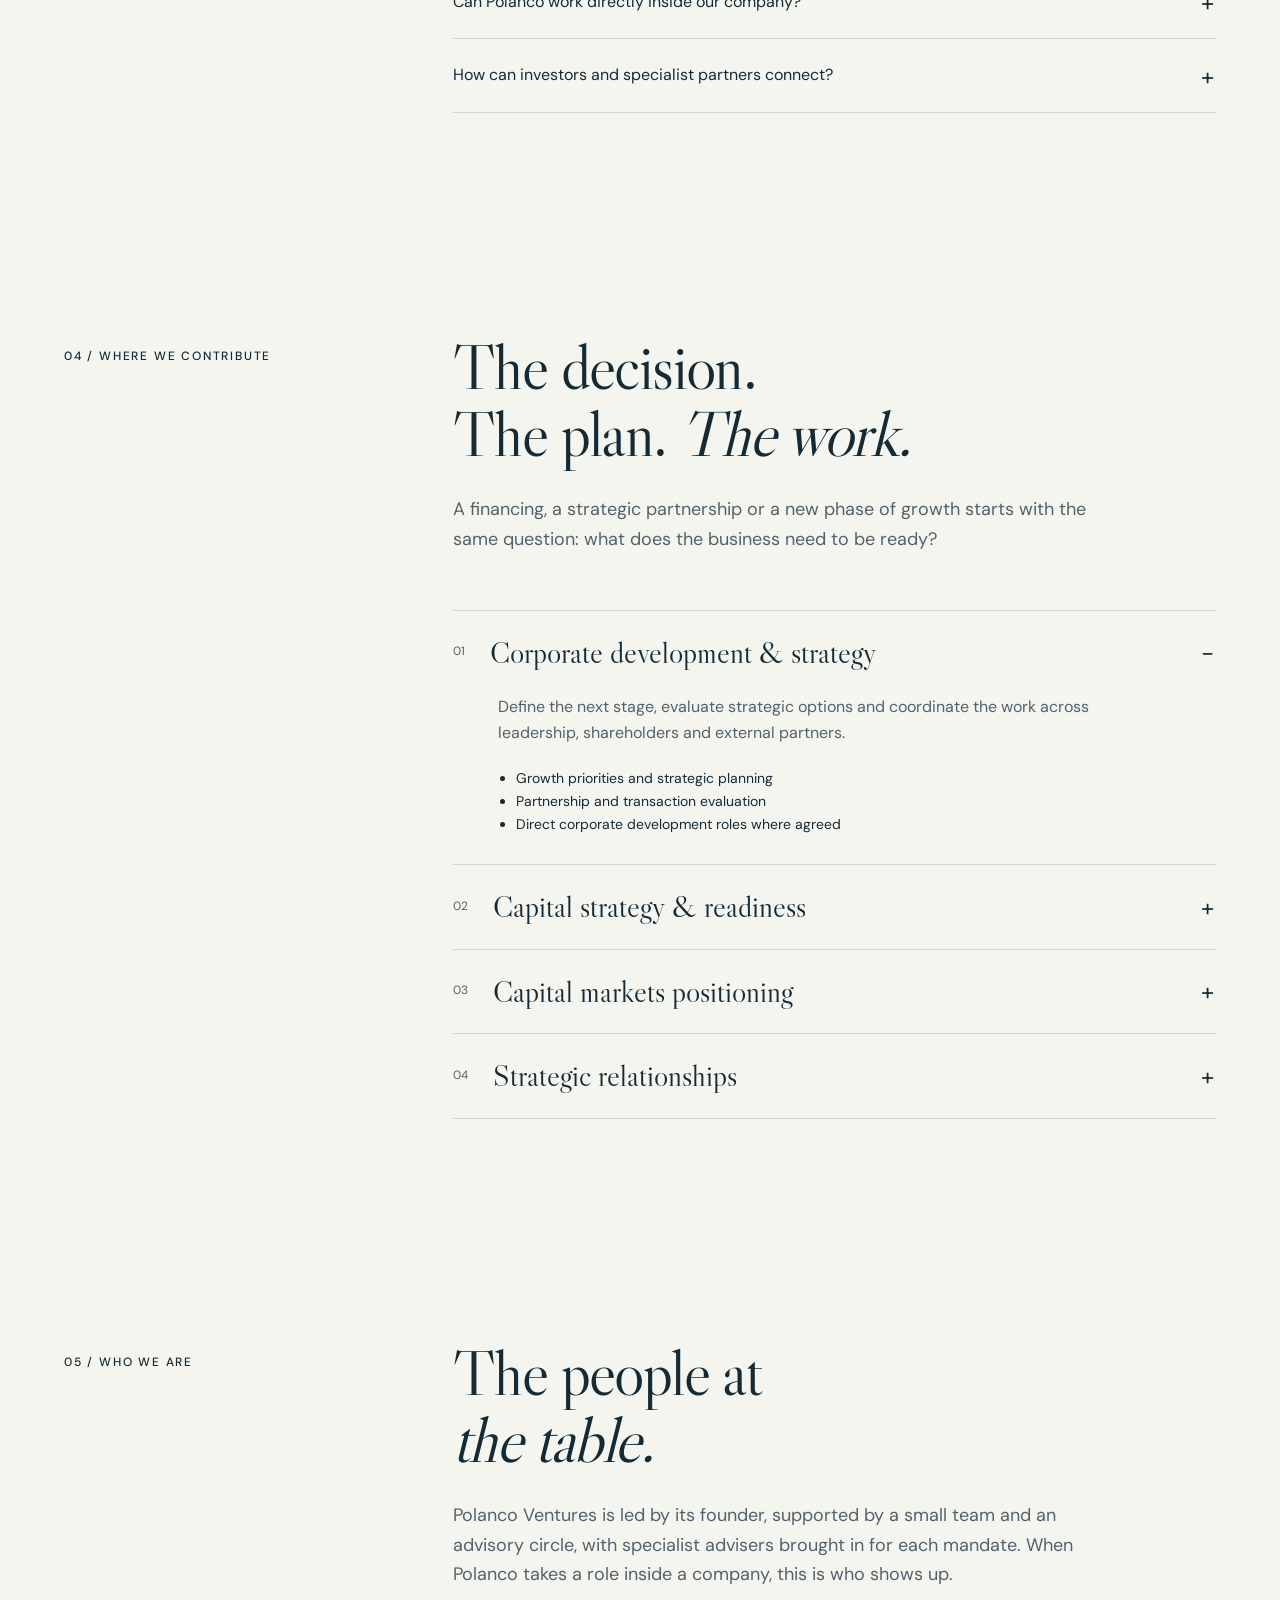
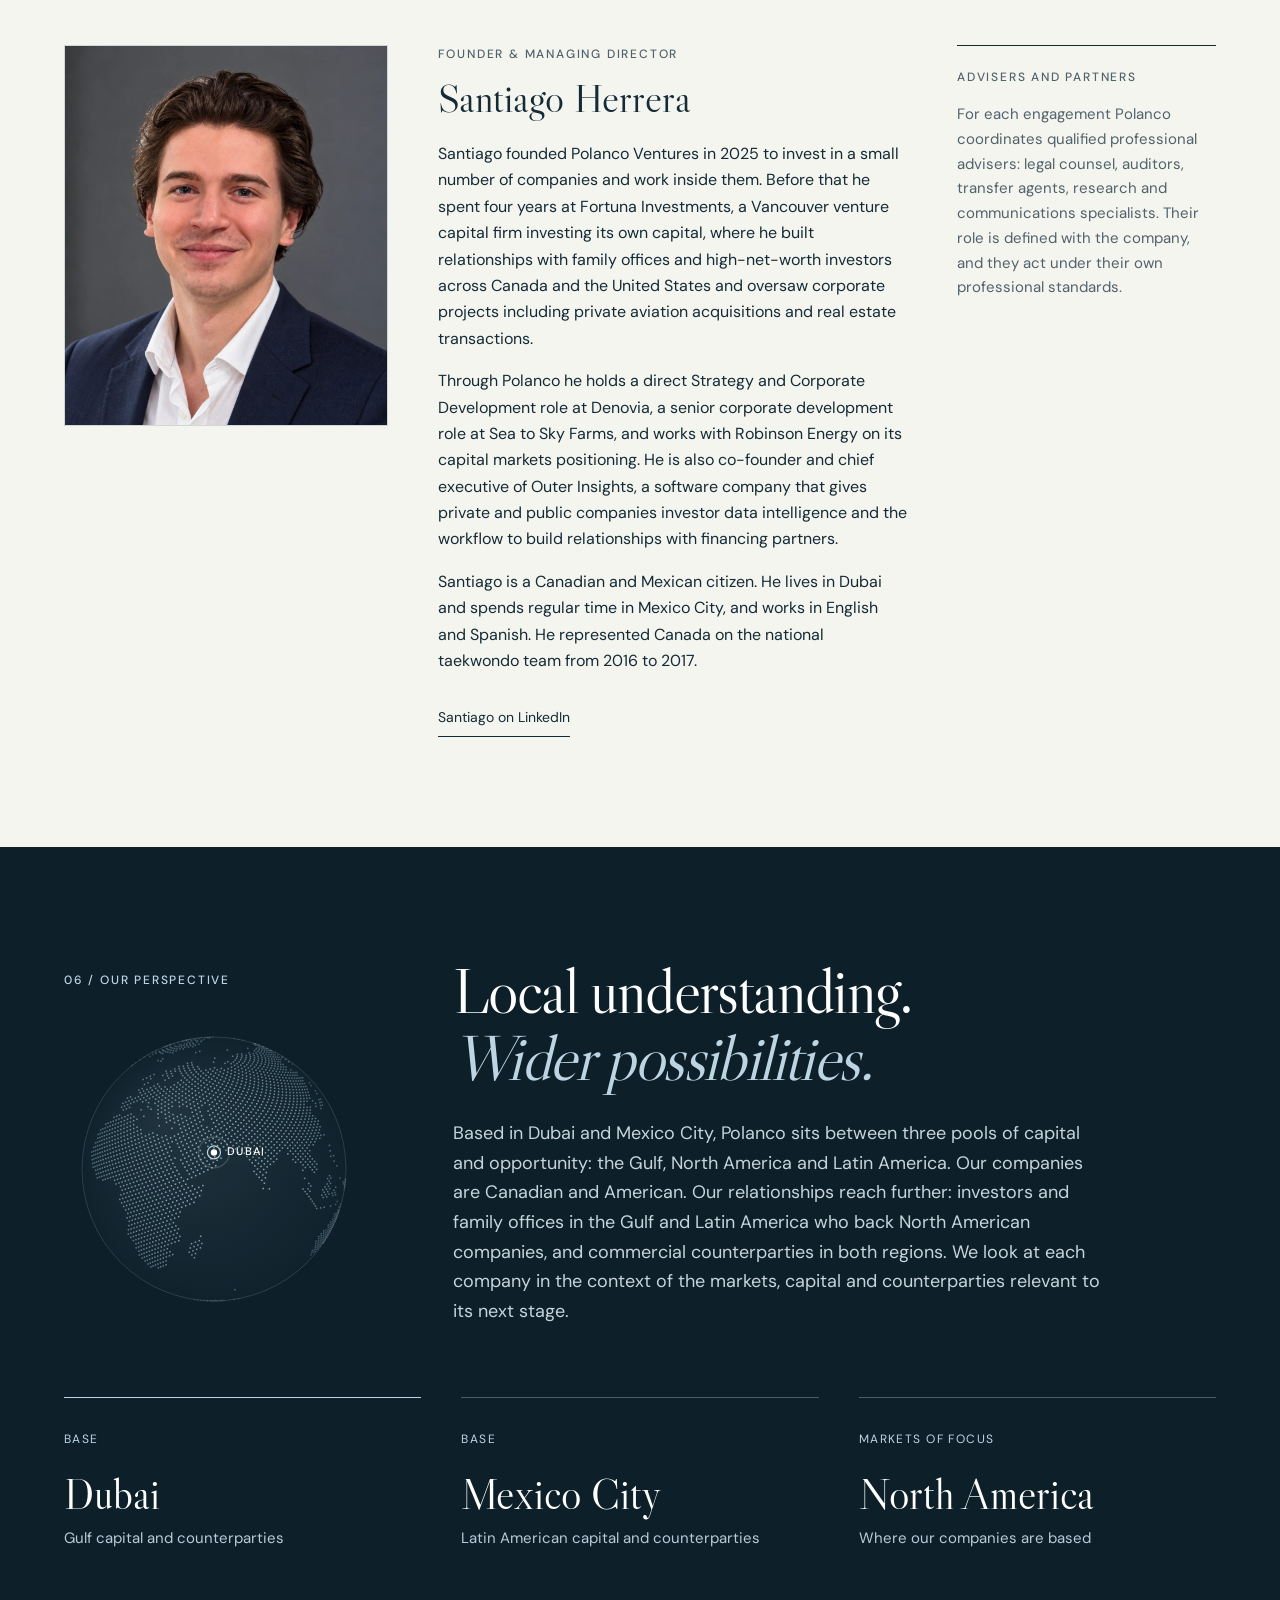
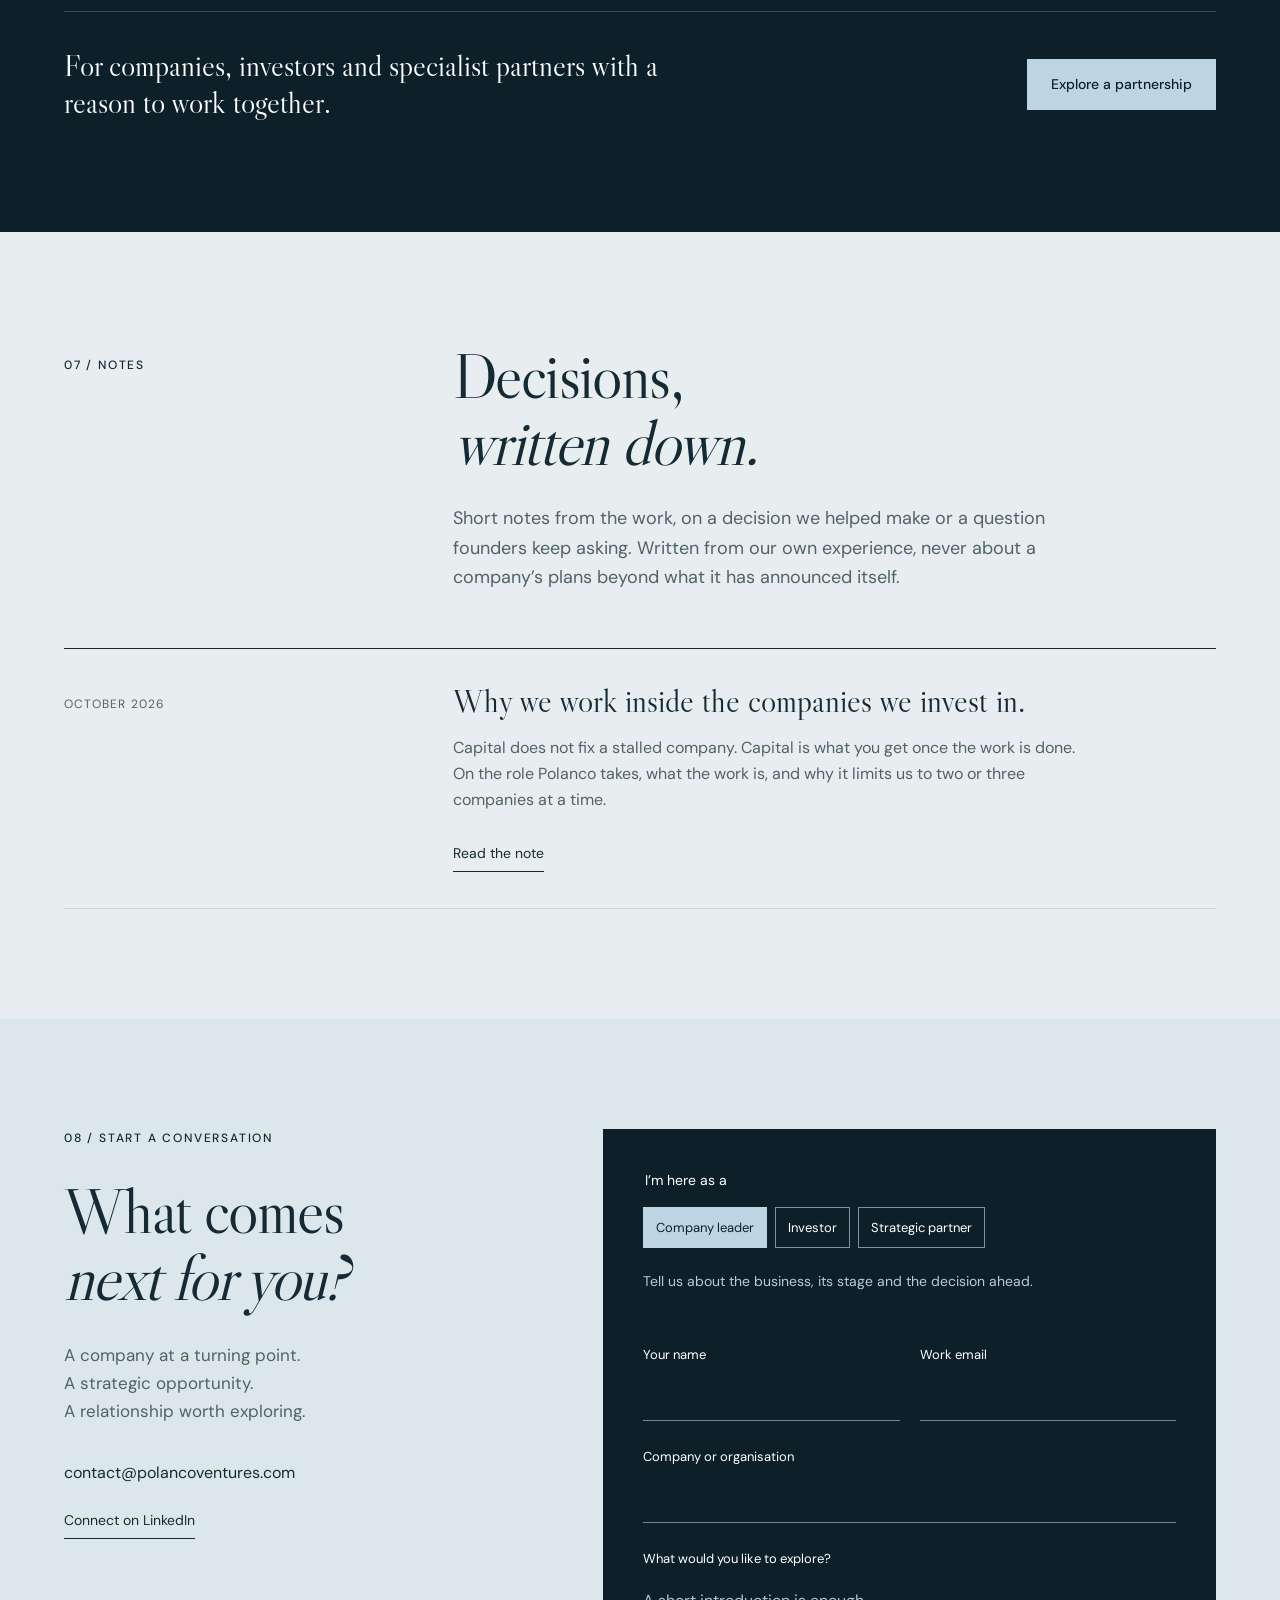
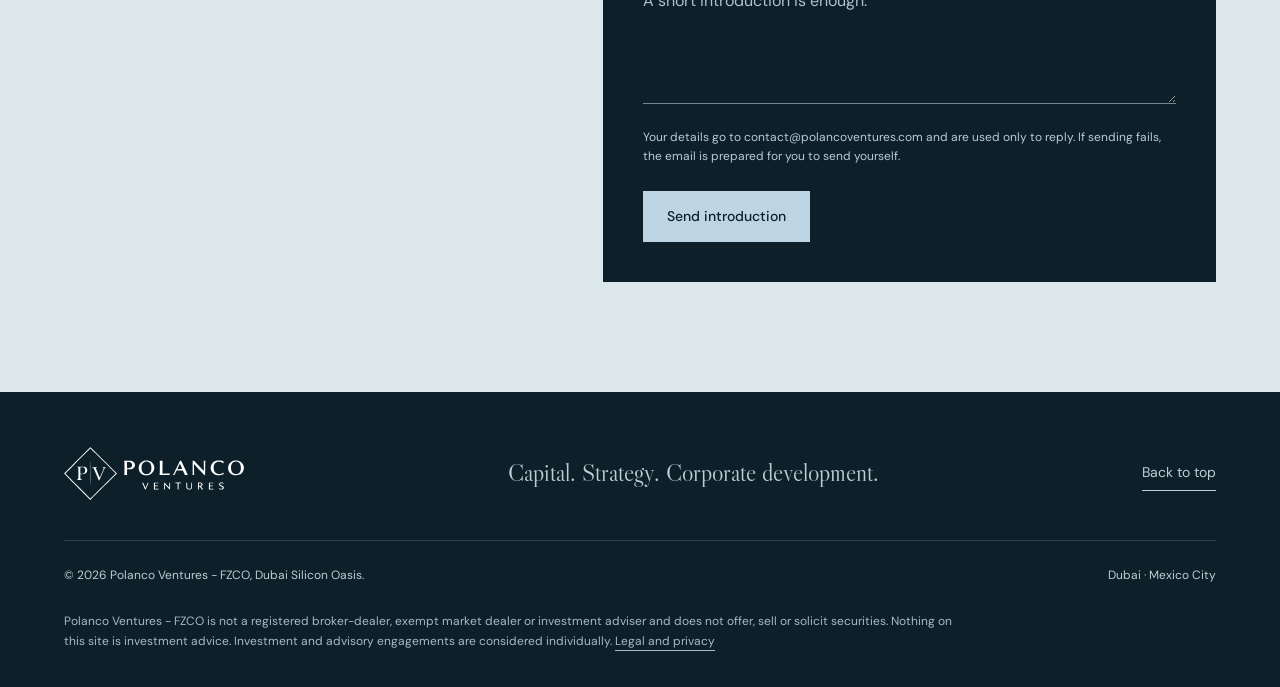
==== commit 44ba80a7: "Drop noindexed legal page from sitemap, keep form states out of snippets, stop nav labels wrapping" ====
--- a/index.html
+++ b/index.html
@@ -9,7 +9,7 @@
 <link rel="preload" href="assets/fonts/libre-caslon-display-latin-400-normal.woff2" as="font" type="font/woff2" crossorigin><link rel="preload" href="assets/fonts/dm-sans-latin-wght-normal.woff2" as="font" type="font/woff2" crossorigin>
 <link rel="canonical" href="https://www.polancoventures.com/"><link rel="alternate" hreflang="en" href="https://www.polancoventures.com/"><link rel="alternate" hreflang="es" href="https://www.polancoventures.com/es/"><link rel="alternate" hreflang="x-default" href="https://www.polancoventures.com/">
 <link rel="apple-touch-icon" href="assets/apple-touch-icon.png">
-<link rel="stylesheet" href="style.css?v=20261002d">
+<link rel="stylesheet" href="style.css?v=20261004a">
 <script type="application/ld+json">{"@context":"https://schema.org","@type":"Organization","name":"Polanco Ventures","alternateName":"Polanco","legalName":"Polanco Ventures - FZCO","url":"https://www.polancoventures.com/","logo":"https://www.polancoventures.com/assets/polanco-logo.png","image":"https://www.polancoventures.com/assets/og.jpg","email":"contact@polancoventures.com","foundingDate":"2025-08","description":"Investment corporation based in Dubai and Mexico City. Invests its own capital in a small number of companies, with a working role in each.","address":[{"@type":"PostalAddress","addressLocality":"Dubai Silicon Oasis","addressRegion":"Dubai","addressCountry":"AE"},{"@type":"PostalAddress","addressLocality":"Mexico City","addressCountry":"MX"}],"sameAs":["https://www.linkedin.com/company/polancoventures/","https://www.crunchbase.com/organization/polanco-ventures","https://app.dealroom.co/companies/polanco_ventures"],"founder":{"@type":"Person","name":"Santiago Herrera","jobTitle":"Founder and Managing Director","nationality":[{"@type":"Country","name":"Canada"},{"@type":"Country","name":"Mexico"}],"homeLocation":{"@type":"Place","name":"Dubai"},"knowsLanguage":["en","es"],"sameAs":"https://www.linkedin.com/in/sherrerae/"}}</script>
 </head>
 <body>
@@ -35,7 +35,7 @@
 <section class="section network" id="network"><div class="section-top"><p class="eyebrow">06 / Our perspective</p><div><h2>Local understanding.<br><em>Wider possibilities.</em></h2><p class="intro">Based in Dubai and Mexico City, Polanco sits between three pools of capital and opportunity: the Gulf, North America and Latin America. Our companies are Canadian and American. Our relationships reach further: investors and family offices in the Gulf and Latin America who back North American companies, and commercial counterparties in both regions. We look at each company in the context of the markets, capital and counterparties relevant to its next stage.</p></div><div class="globe" aria-hidden="true"><canvas></canvas></div></div><div class="region-grid"><div data-region="dubai"><span class="region-type">Base</span><h3>Dubai</h3><p>Gulf capital and counterparties</p></div><div data-region="mexico"><span class="region-type">Base</span><h3>Mexico City</h3><p>Latin American capital and counterparties</p></div><div data-region="na"><span class="region-type">Markets of focus</span><h3>North America</h3><p>Where our companies are based</p></div></div><div class="network-bottom"><p>For companies, investors and specialist partners with a reason to work together.</p><a class="button light" href="#contact" data-audience="partner">Explore a partnership</a></div></section>
 <section class="section notes" id="notes"><div class="section-top"><p class="eyebrow">07 / Notes</p><div><h2>Decisions,<br><em>written down.</em></h2><!-- Cadence: once three notes are published, restore "One each quarter" to the sentence below. -->
 <p class="intro">Short notes from the work, on a decision we helped make or a question founders keep asking. Written from our own experience, never about a company’s plans beyond what it has announced itself.</p></div></div><ol class="note-list"><li><time datetime="2026-10-01">October 2026</time><div><h3><a href="notes/working-inside/">Why we work inside the companies we invest in.</a></h3><p>Capital does not fix a stalled company. Capital is what you get once the work is done. On the role Polanco takes, what the work is, and why it limits us to two or three companies at a time.</p><a class="text-link" href="notes/working-inside/">Read the note</a></div></li></ol></section>
-<section class="section contact" id="contact"><div class="contact-intro"><p class="eyebrow">08 / Start a conversation</p><h2>What comes<br><em>next for you?</em></h2><p>A company at a turning point.<br>A strategic opportunity.<br>A relationship worth exploring.</p><a class="email-link" href="mailto:contact@polancoventures.com">contact@polancoventures.com</a><a class="text-link" href="https://www.linkedin.com/company/polancoventures/" target="_blank" rel="noopener noreferrer">Connect on LinkedIn</a></div><div class="contact-panel"><form id="contact-form"><fieldset class="audiences"><legend>I’m here as a</legend><div><label><input type="radio" name="audience" value="company" checked><span>Company leader</span></label><label><input type="radio" name="audience" value="investor"><span>Investor</span></label><label><input type="radio" name="audience" value="partner"><span>Strategic partner</span></label></div></fieldset><p id="audience-help">Tell us about the business, its stage and the decision ahead.</p><div class="form-grid"><label>Your name<input required name="name" autocomplete="name" maxlength="100"></label><label>Work email<input required type="email" name="email" autocomplete="email" maxlength="200"></label><label class="full">Company or organisation<input required name="company" autocomplete="organization" maxlength="150"></label><label class="hp" aria-hidden="true">Website<input type="text" name="website" tabindex="-1" autocomplete="off"></label><input type="hidden" name="t" value=""><label class="full">What would you like to explore?<textarea name="message" required minlength="10" maxlength="3000" rows="4" placeholder="A short introduction is enough."></textarea></label></div><p class="form-note">This prepares an email for you to review and send. No message is sent or stored by this website.</p><button class="button light" type="submit">Prepare introduction</button></form><div id="email-preview" hidden tabindex="-1"><p class="eyebrow">Your introduction</p><h3>Ready for your review.</h3><p>Send this to <a href="mailto:contact@polancoventures.com">contact@polancoventures.com</a>.</p><pre id="email-body"></pre><div class="actions"><a class="button light" id="open-email" href="mailto:contact@polancoventures.com">Open email app</a><button class="button outline" id="copy-email" type="button">Copy introduction</button><button class="text-button" id="edit-email" type="button">Edit details</button></div><p id="copy-status" role="status"></p><p id="send-fallback" class="form-note" hidden>We could not send this automatically. Open your email app or copy the introduction to send it yourself.</p><p class="form-note">Nothing has been sent. If an email app does not open, copy the introduction into your preferred email service.</p></div><div id="sent" hidden tabindex="-1"><p class="eyebrow">Your introduction</p><h3>Sent.</h3><p>Thank you. Your introduction is on its way to contact@polancoventures.com. We reply from that address.</p><div class="actions"><button class="text-button" id="send-another" type="button">Send another</button></div></div></div></div></section>
+<section class="section contact" id="contact"><div class="contact-intro"><p class="eyebrow">08 / Start a conversation</p><h2>What comes<br><em>next for you?</em></h2><p>A company at a turning point.<br>A strategic opportunity.<br>A relationship worth exploring.</p><a class="email-link" href="mailto:contact@polancoventures.com">contact@polancoventures.com</a><a class="text-link" href="https://www.linkedin.com/company/polancoventures/" target="_blank" rel="noopener noreferrer">Connect on LinkedIn</a></div><div class="contact-panel"><form id="contact-form"><fieldset class="audiences"><legend>I’m here as a</legend><div><label><input type="radio" name="audience" value="company" checked><span>Company leader</span></label><label><input type="radio" name="audience" value="investor"><span>Investor</span></label><label><input type="radio" name="audience" value="partner"><span>Strategic partner</span></label></div></fieldset><p id="audience-help">Tell us about the business, its stage and the decision ahead.</p><div class="form-grid"><label>Your name<input required name="name" autocomplete="name" maxlength="100"></label><label>Work email<input required type="email" name="email" autocomplete="email" maxlength="200"></label><label class="full">Company or organisation<input required name="company" autocomplete="organization" maxlength="150"></label><label class="hp" aria-hidden="true">Website<input type="text" name="website" tabindex="-1" autocomplete="off"></label><input type="hidden" name="t" value=""><label class="full">What would you like to explore?<textarea name="message" required minlength="10" maxlength="3000" rows="4" placeholder="A short introduction is enough."></textarea></label></div><p class="form-note">This prepares an email for you to review and send. No message is sent or stored by this website.</p><button class="button light" type="submit">Prepare introduction</button></form><div id="email-preview" data-nosnippet hidden tabindex="-1"><p class="eyebrow">Your introduction</p><h3>Ready for your review.</h3><p>Send this to <a href="mailto:contact@polancoventures.com">contact@polancoventures.com</a>.</p><pre id="email-body"></pre><div class="actions"><a class="button light" id="open-email" href="mailto:contact@polancoventures.com">Open email app</a><button class="button outline" id="copy-email" type="button">Copy introduction</button><button class="text-button" id="edit-email" type="button">Edit details</button></div><p id="copy-status" role="status"></p><p id="send-fallback" class="form-note" hidden>We could not send this automatically. Open your email app or copy the introduction to send it yourself.</p><p class="form-note">Nothing has been sent. If an email app does not open, copy the introduction into your preferred email service.</p></div><div id="sent" data-nosnippet hidden tabindex="-1"><p class="eyebrow">Your introduction</p><h3>Sent.</h3><p>Thank you. Your introduction is on its way to contact@polancoventures.com. We reply from that address.</p><div class="actions"><button class="text-button" id="send-another" type="button">Send another</button></div></div></div></div></section>
 </main>
 <footer class="footer"><div class="footer-top"><a class="brand" href="#top" aria-label="Polanco Ventures home"><img src="assets/polanco-logo.svg" width="1400" height="416" alt="Polanco Ventures" loading="lazy"></a><p>Capital. Strategy. Corporate development.</p><a href="#top" class="text-link">Back to top</a></div><div class="footer-bottom"><p>© 2026 Polanco Ventures - FZCO, Dubai Silicon Oasis.</p><p>Dubai · Mexico City</p></div><p class="disclaimer">Polanco Ventures - FZCO is not a registered broker-dealer, exempt market dealer or investment adviser and does not offer, sell or solicit securities. Nothing on this site is investment advice. Investment and advisory engagements are considered individually. <a href="legal/">Legal and privacy</a></p></footer>
 <script src="script.js"></script>
--- a/style.css
+++ b/style.css
@@ -48,3 +48,4 @@
 .company-thumb a:hover img{opacity:.85}
 @media(max-width:760px){.company-hero{margin-bottom:40px}.company-hero .company-image{aspect-ratio:1.5}.company-thumb img{aspect-ratio:1.8}}
 .page-title{font-size:clamp(42px,5vw,72px);letter-spacing:-.025em}.section-top .page-title{max-width:850px}
+.header nav a{white-space:nowrap}.brand{flex-shrink:0}@media(min-width:761px){.header nav{gap:clamp(18px,2.4vw,36px)}}@media(max-width:1040px){.menu{display:block}.header nav{display:none;position:absolute;top:100%;left:0;right:0;background:var(--navy);padding:20px var(--gutter) 30px;align-items:stretch;box-shadow:0 20px 20px #0002}.header.open nav{display:flex;flex-direction:column;gap:12px}}@media(max-width:1200px){html[lang=es] .menu{display:block}html[lang=es] .header nav{display:none;position:absolute;top:100%;left:0;right:0;background:var(--navy);padding:20px var(--gutter) 30px;align-items:stretch;box-shadow:0 20px 20px #0002}html[lang=es] .header.open nav{display:flex;flex-direction:column;gap:12px}}
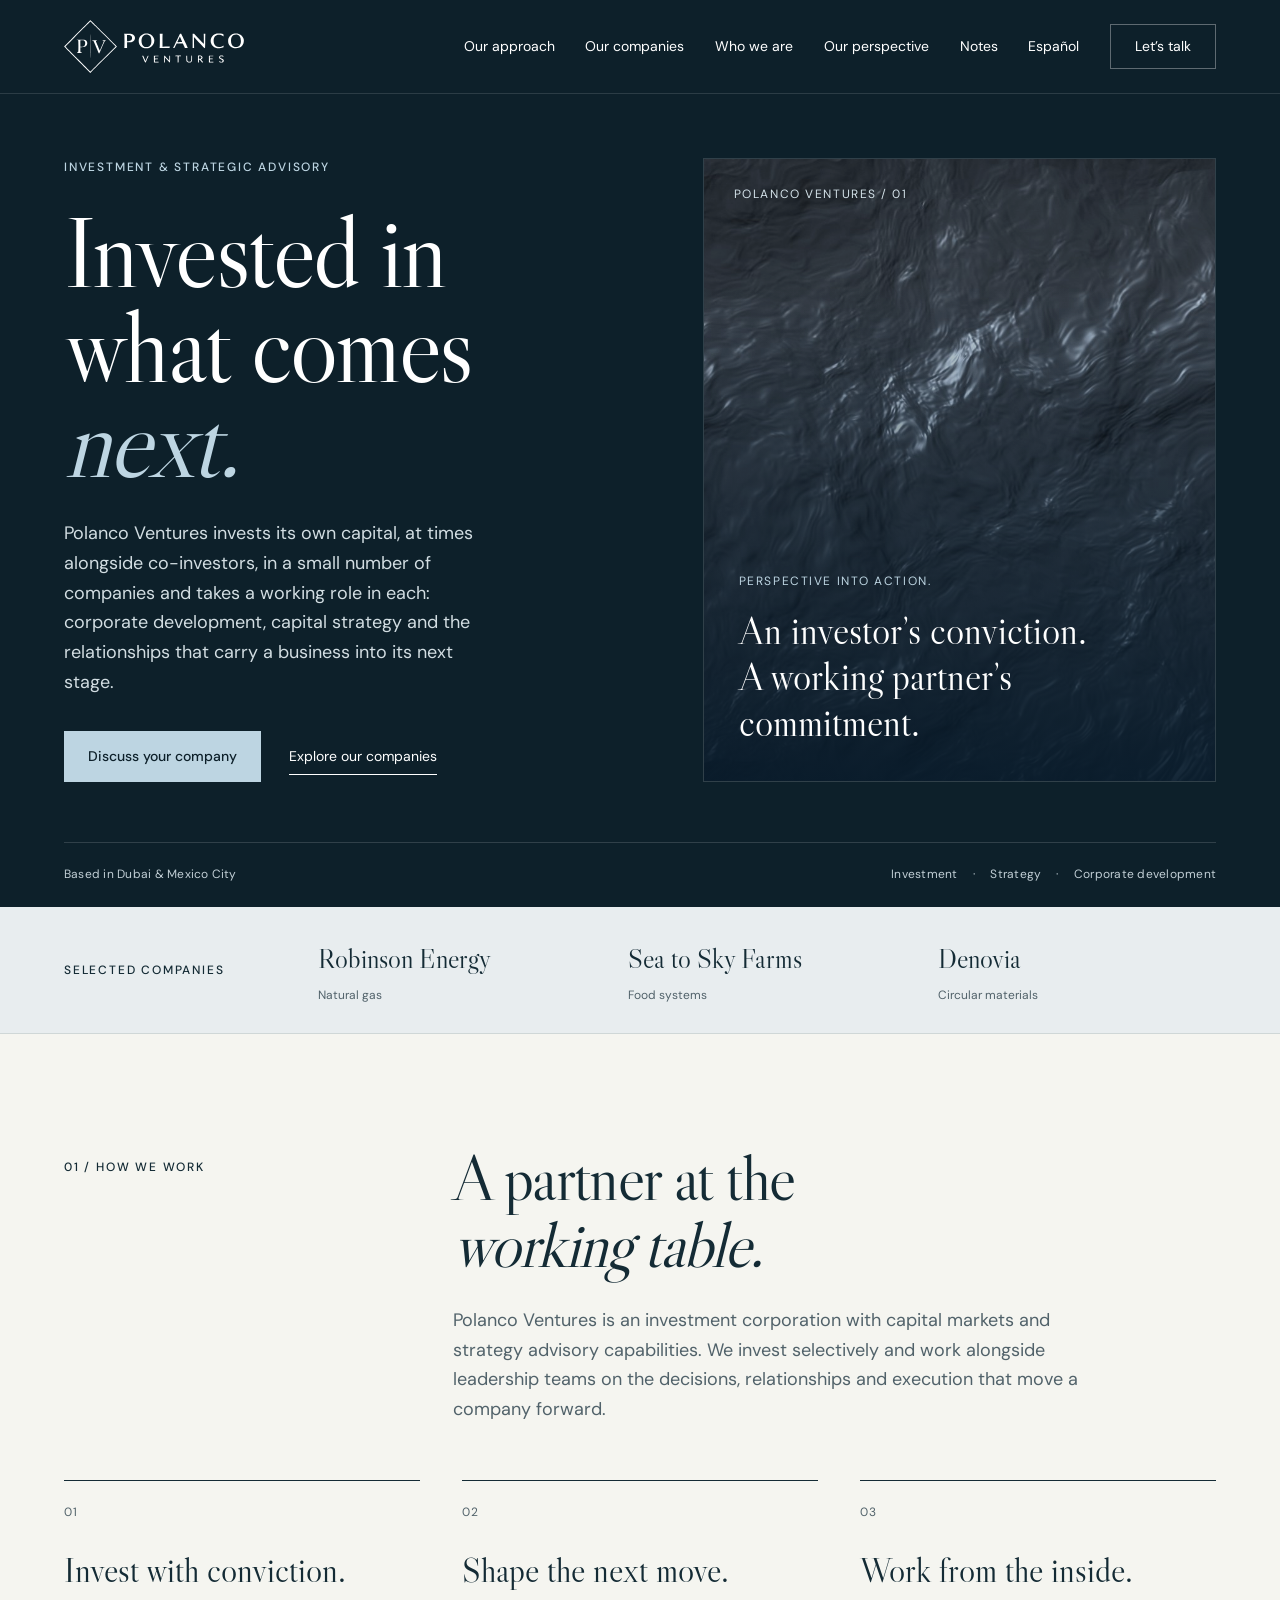
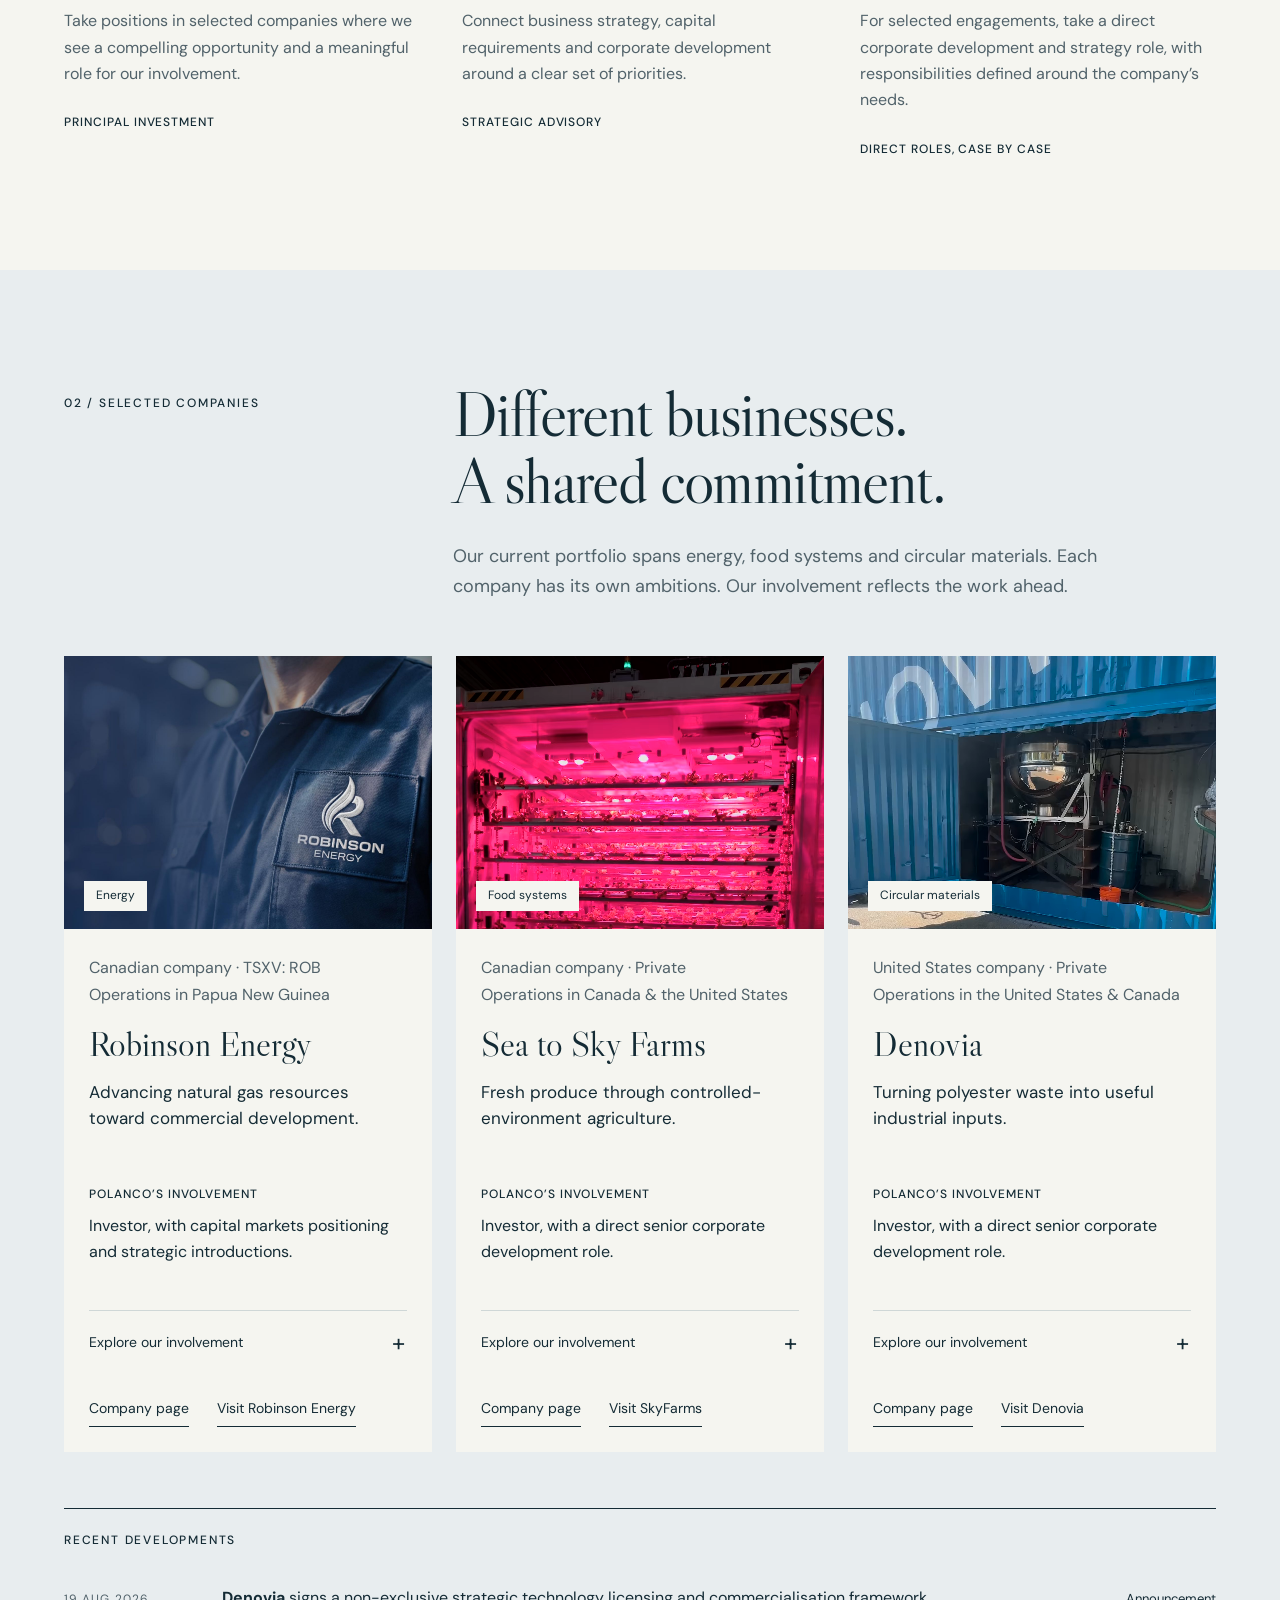
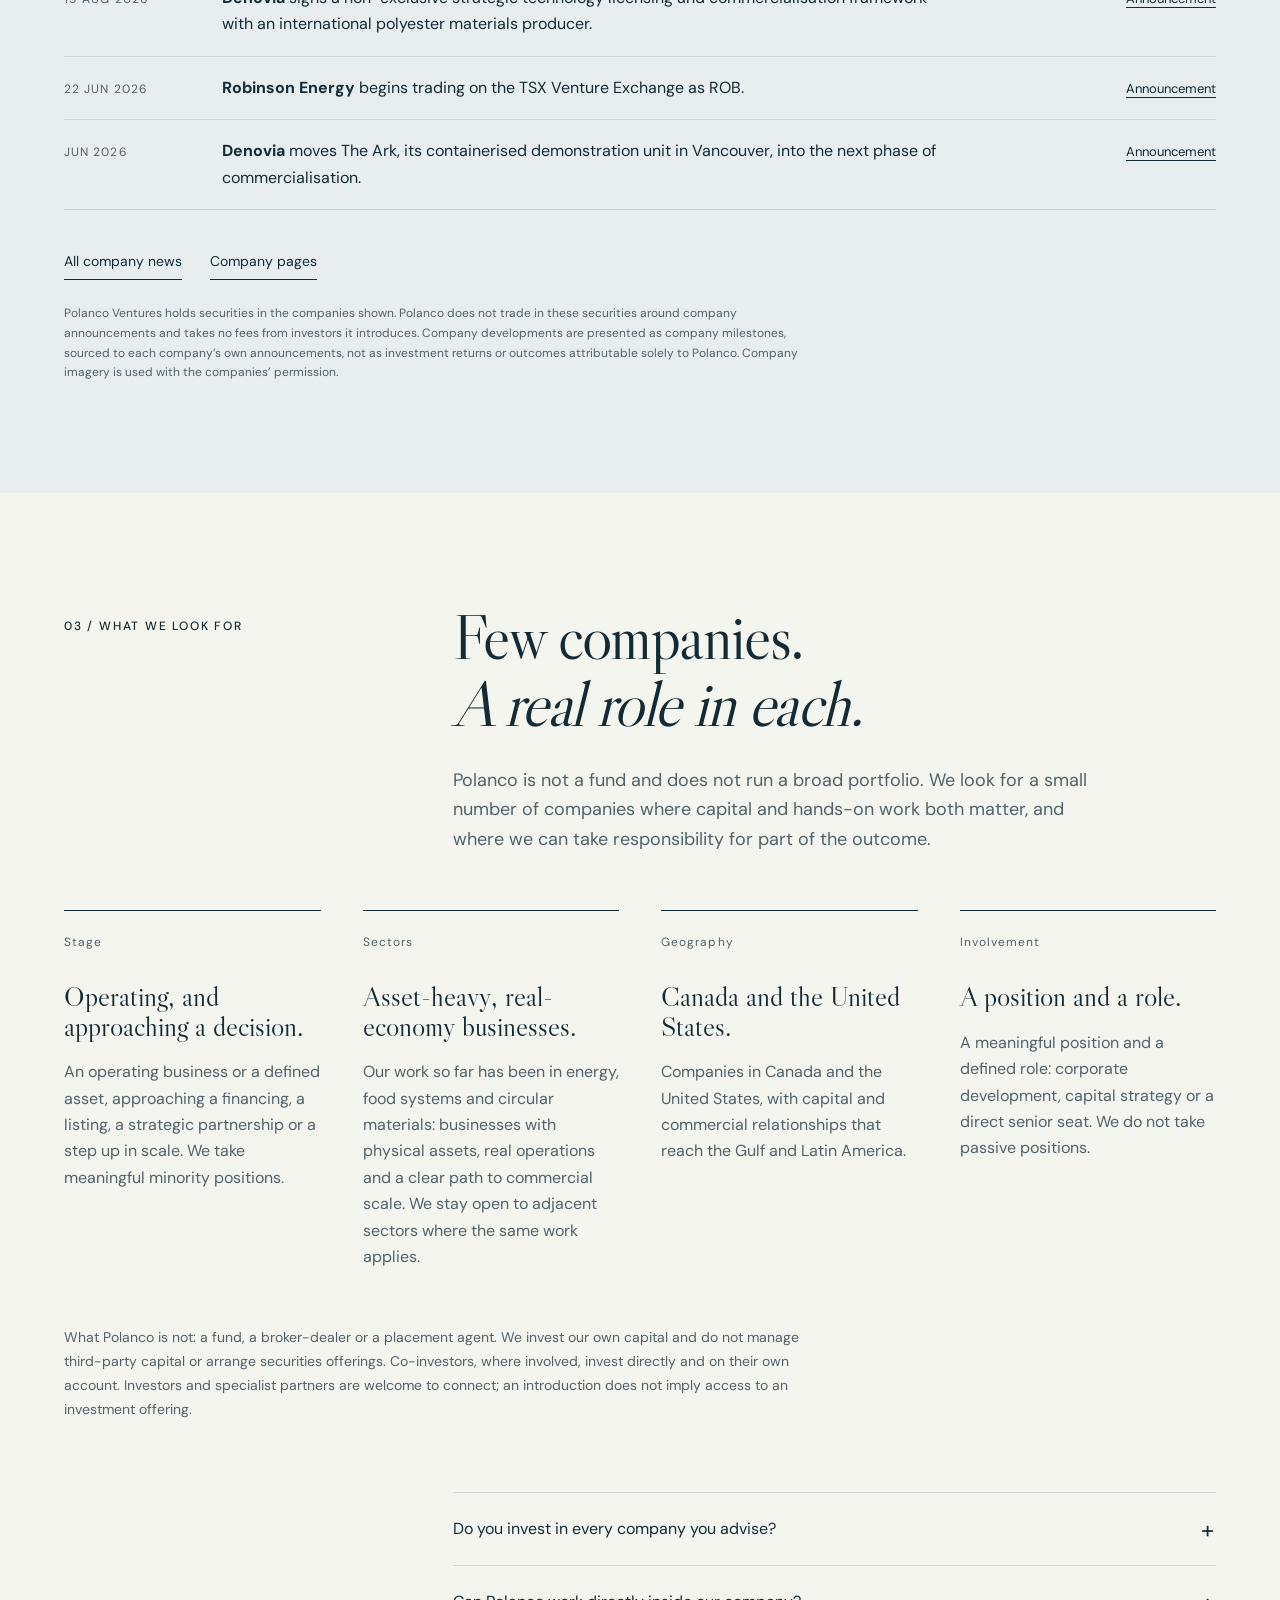
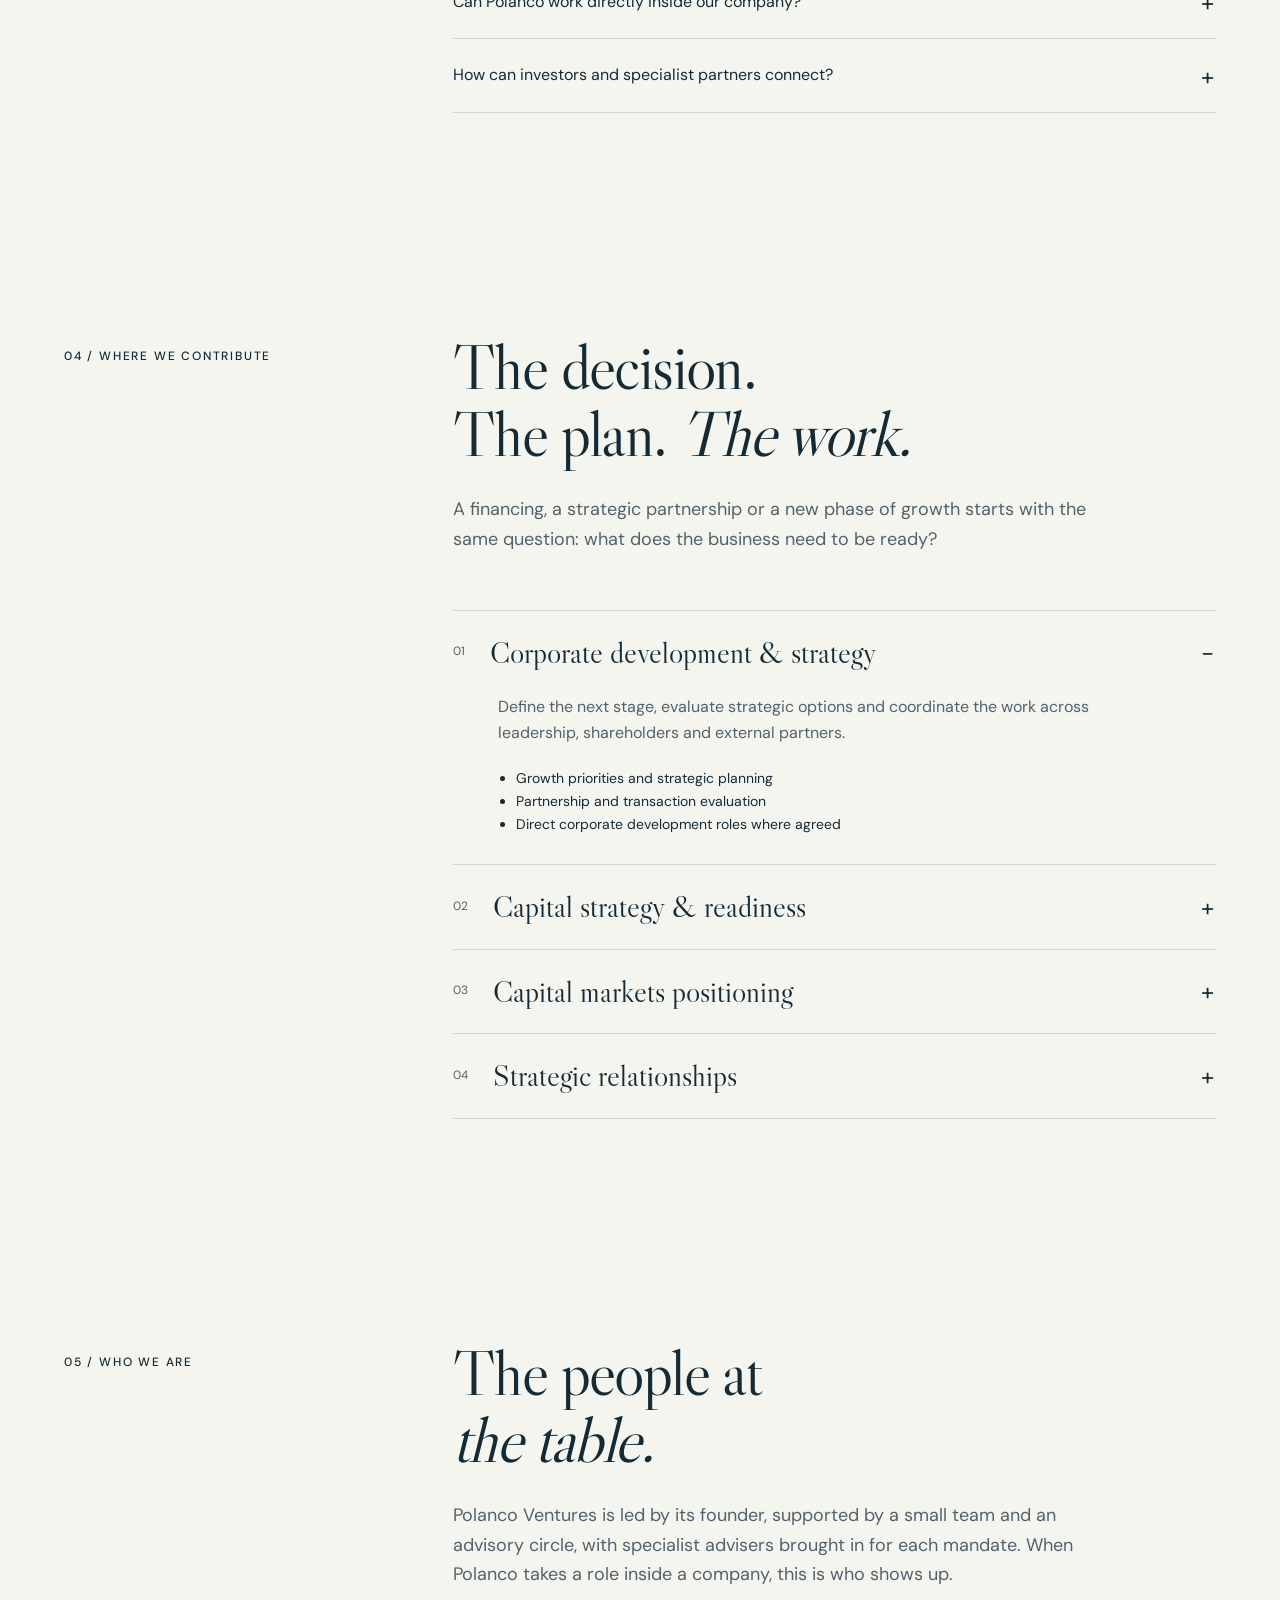
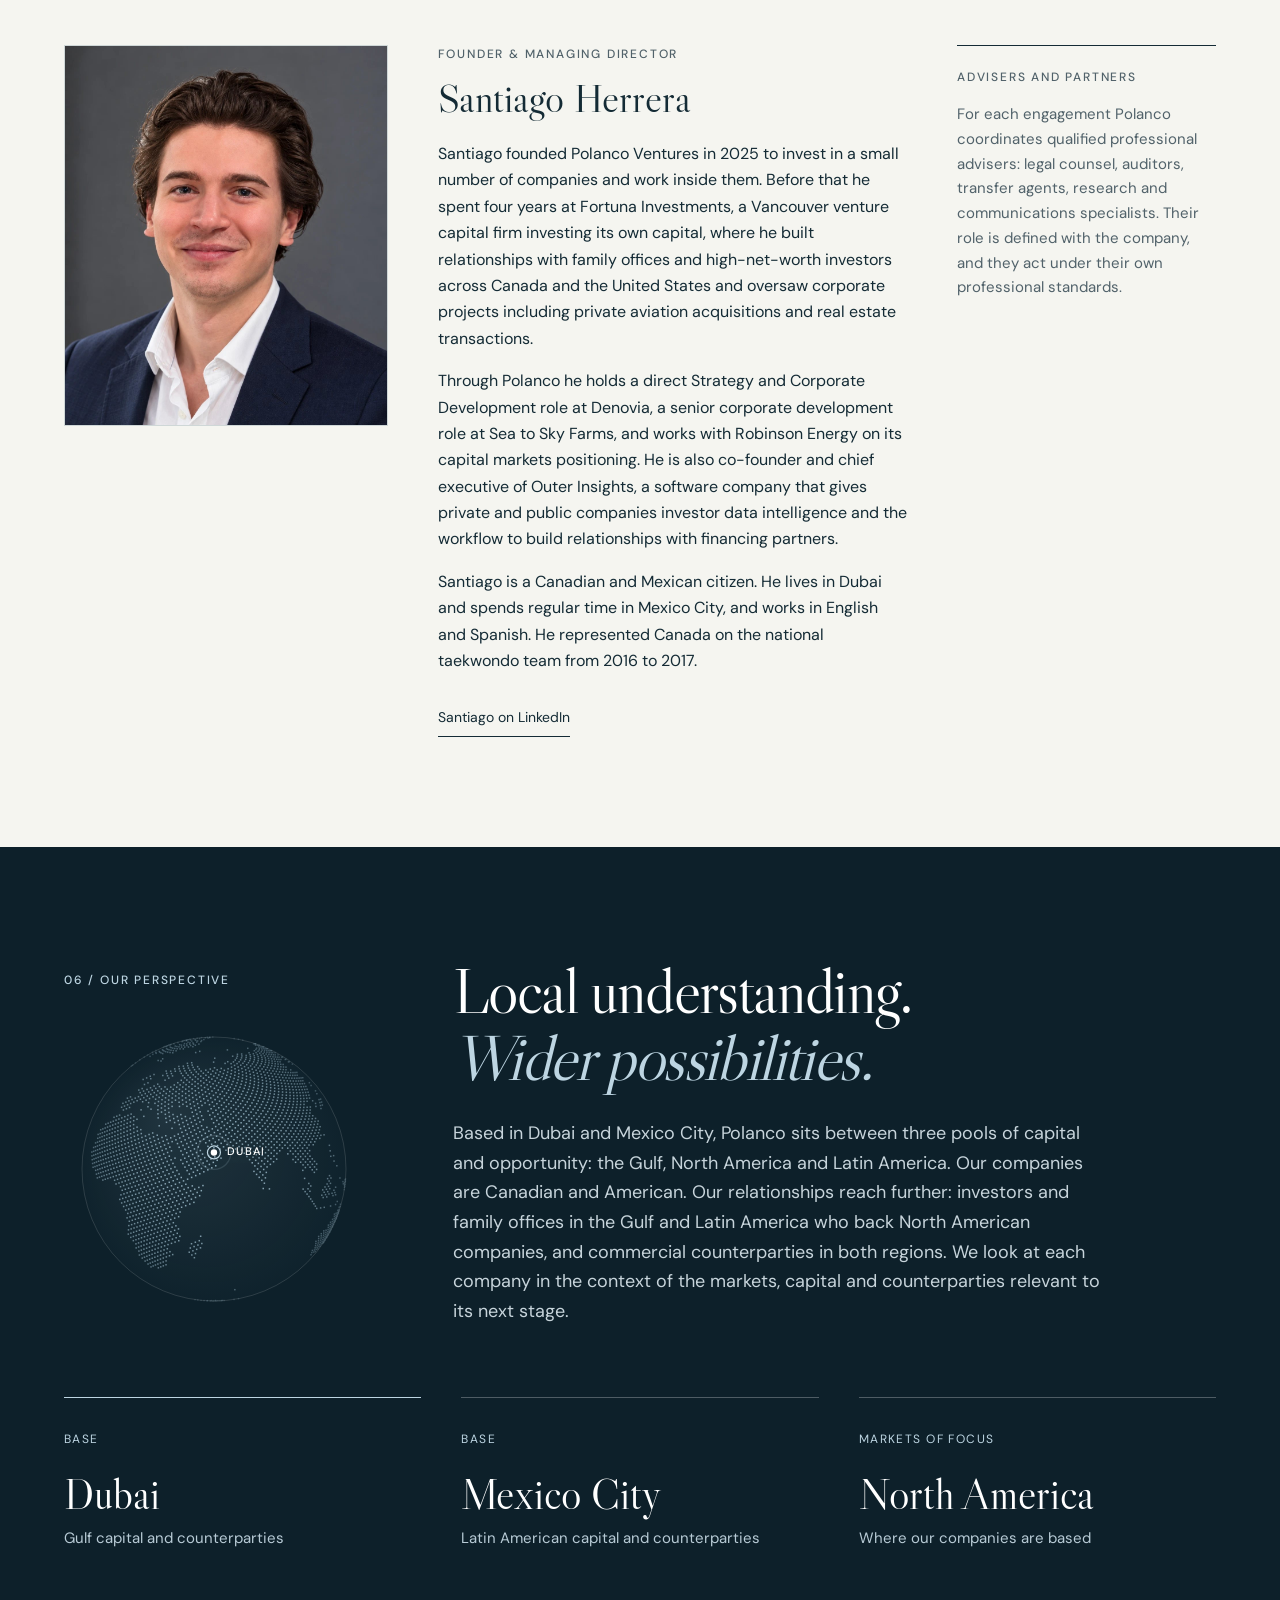
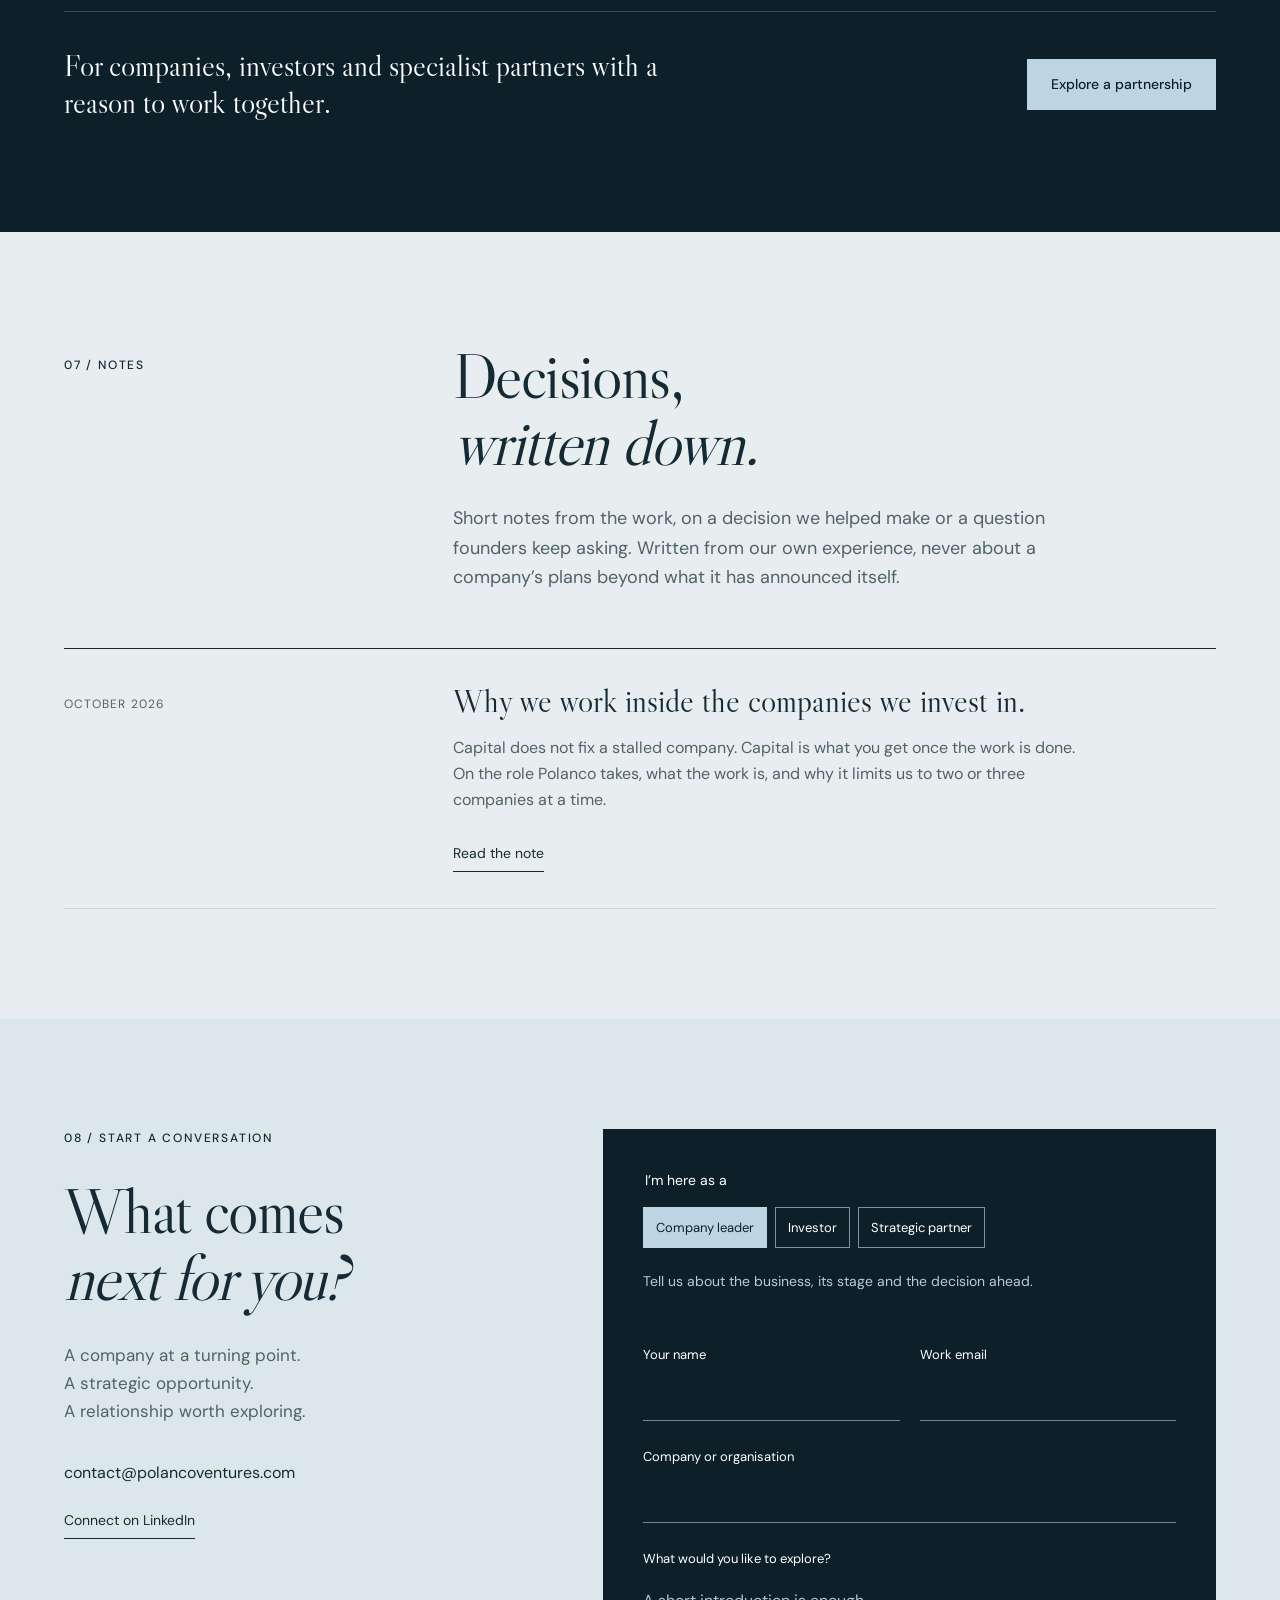
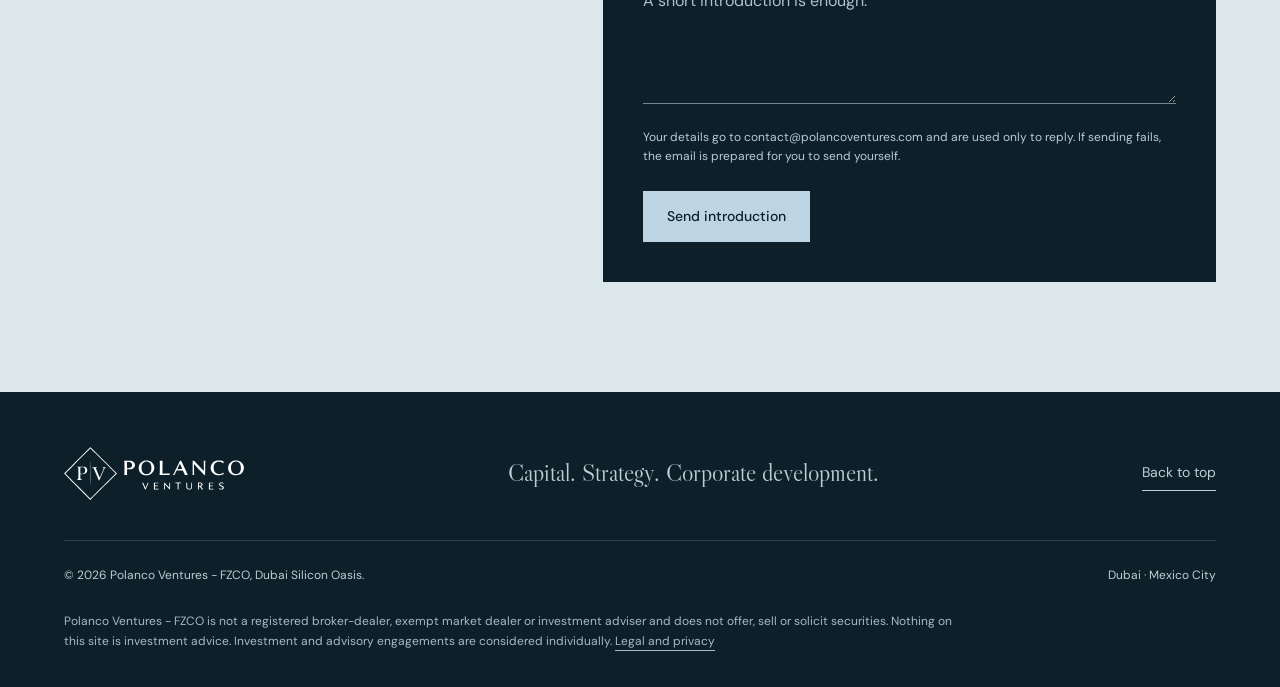
==== commit c16126fa: "Shorten home page meta description" ====
--- a/index.html
+++ b/index.html
@@ -3,7 +3,7 @@
 <head>
 <meta charset="utf-8"><meta name="viewport" content="width=device-width, initial-scale=1">
 <title>Polanco Ventures | Capital, strategy &amp; corporate development</title>
-<meta name="description" content="Polanco Ventures invests selectively and works with leadership teams on corporate development, capital markets strategy and the decisions that shape their next stage.">
+<meta name="description" content="Polanco Ventures invests selectively and works with leadership teams on corporate development, capital markets strategy and their next stage.">
 <meta property="og:title" content="Polanco Ventures | Invested in what comes next."><meta property="og:description" content="Investment, strategic advisory and direct corporate development roles, shaped around the company."><meta property="og:type" content="website"><meta property="og:url" content="https://www.polancoventures.com/"><meta property="og:image" content="https://www.polancoventures.com/assets/og.jpg"><meta name="twitter:card" content="summary_large_image"><meta name="twitter:title" content="Polanco Ventures | Invested in what comes next."><meta name="twitter:description" content="Investment, strategic advisory and direct corporate development roles, shaped around the company."><meta name="twitter:image" content="https://www.polancoventures.com/assets/og.jpg">
 <link rel="icon" href="/favicon.ico" sizes="48x48"><link rel="icon" type="image/svg+xml" href="/assets/favicon.svg"><link rel="icon" type="image/png" sizes="32x32" href="/assets/favicon-32x32.png"><link rel="icon" type="image/png" sizes="192x192" href="/assets/favicon-192x192.png">
 <link rel="preload" href="assets/fonts/libre-caslon-display-latin-400-normal.woff2" as="font" type="font/woff2" crossorigin><link rel="preload" href="assets/fonts/dm-sans-latin-wght-normal.woff2" as="font" type="font/woff2" crossorigin>
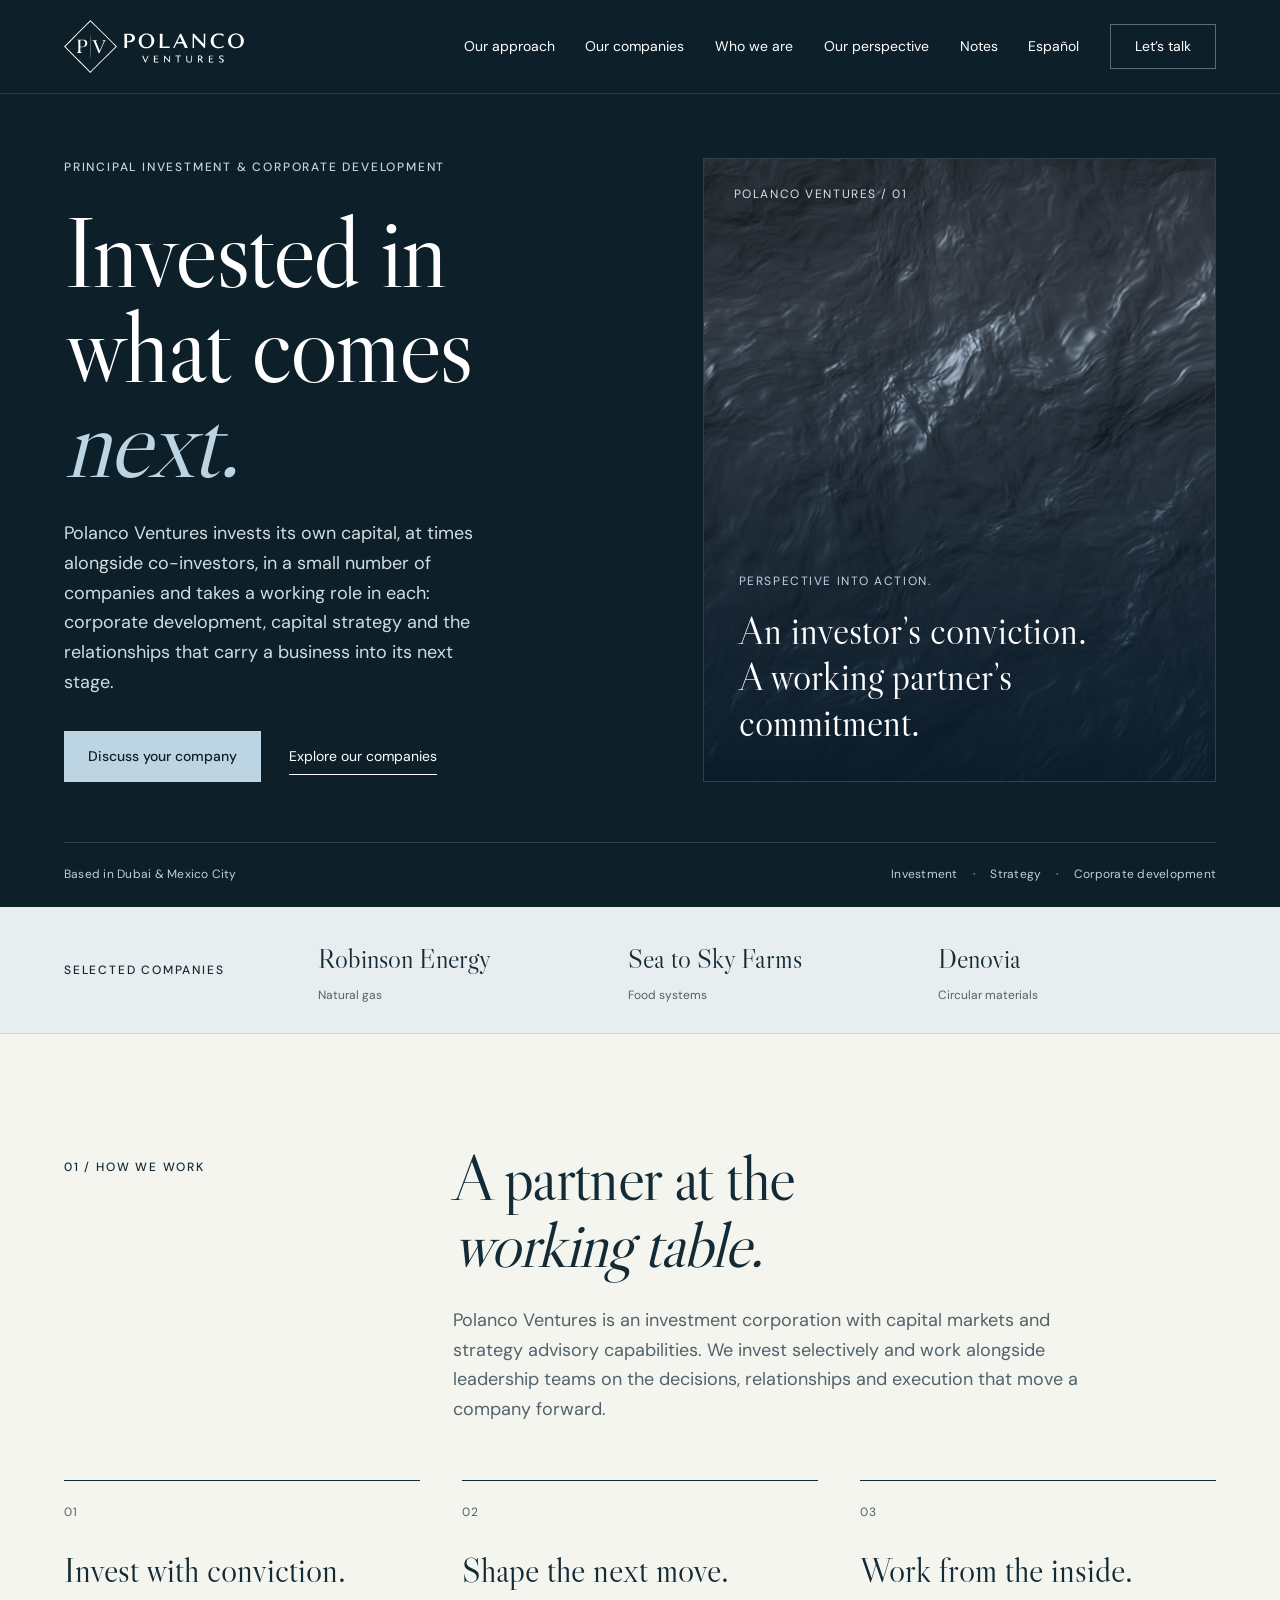
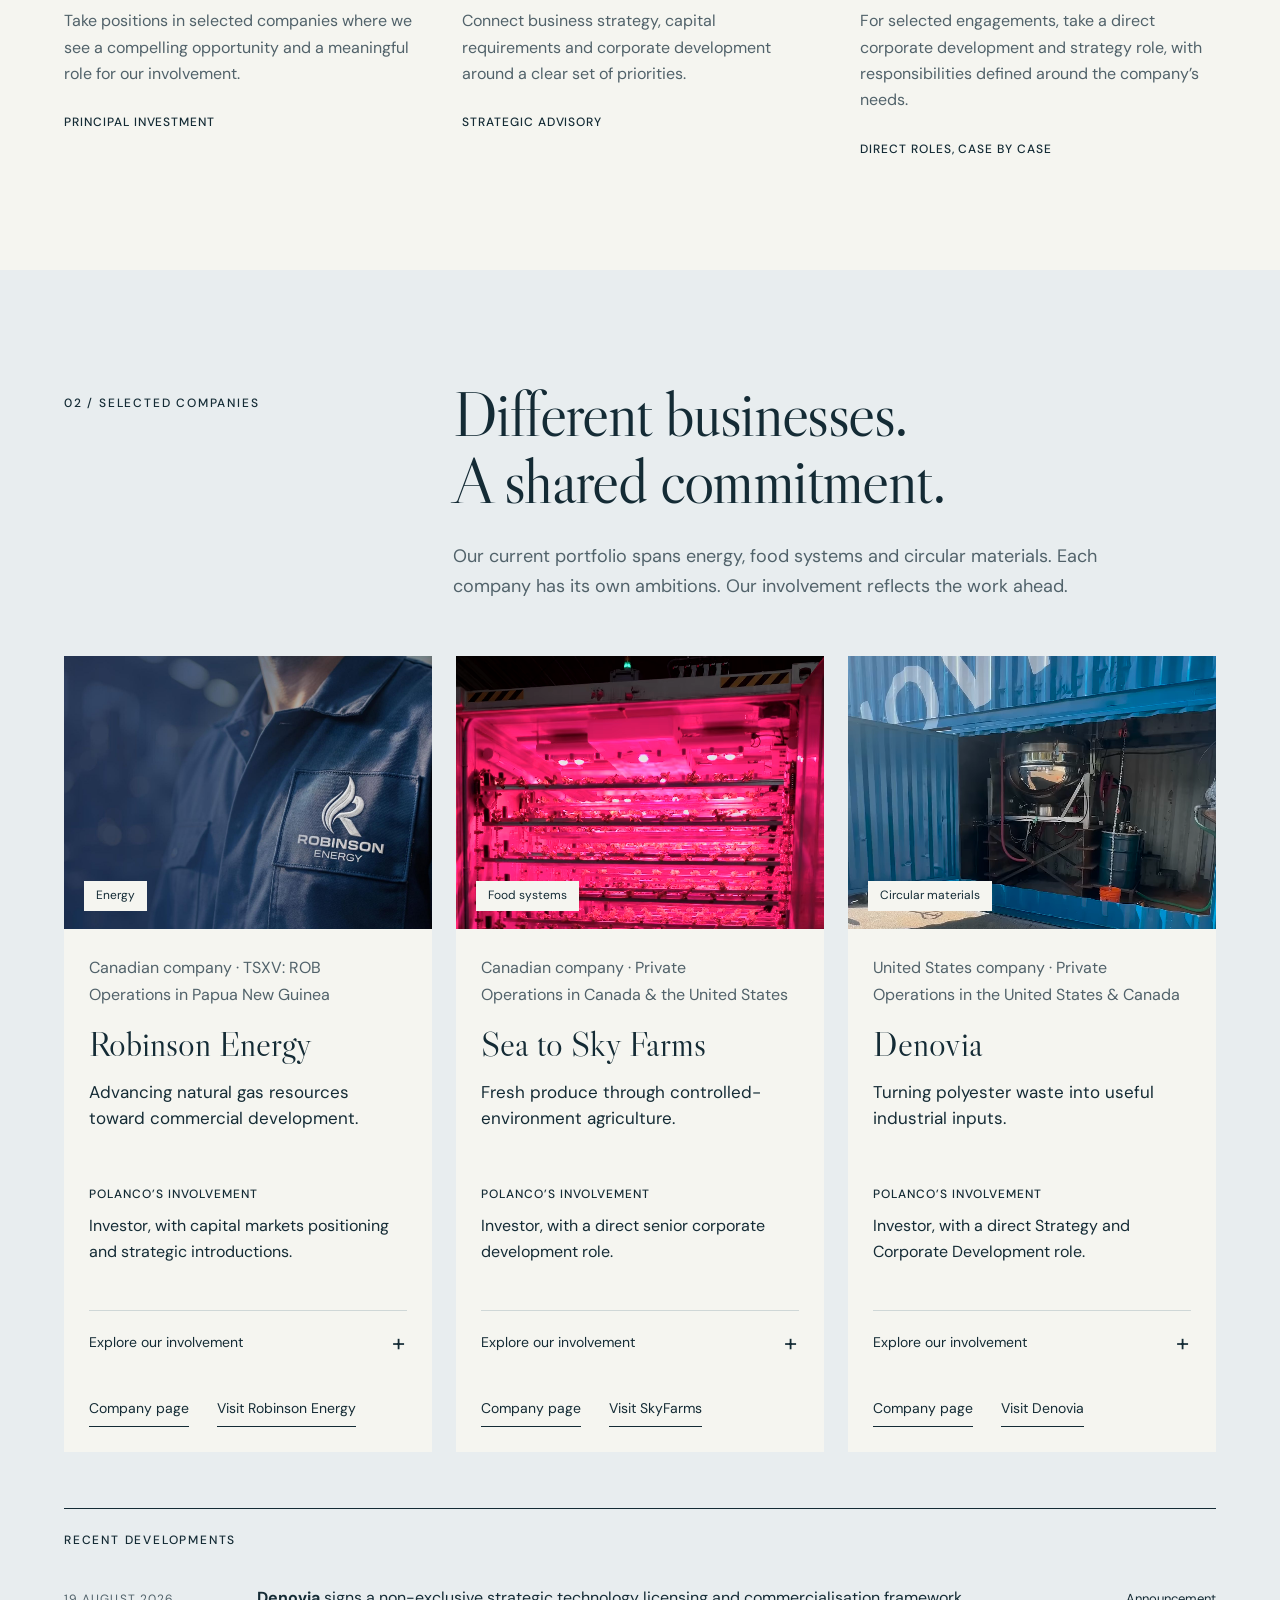
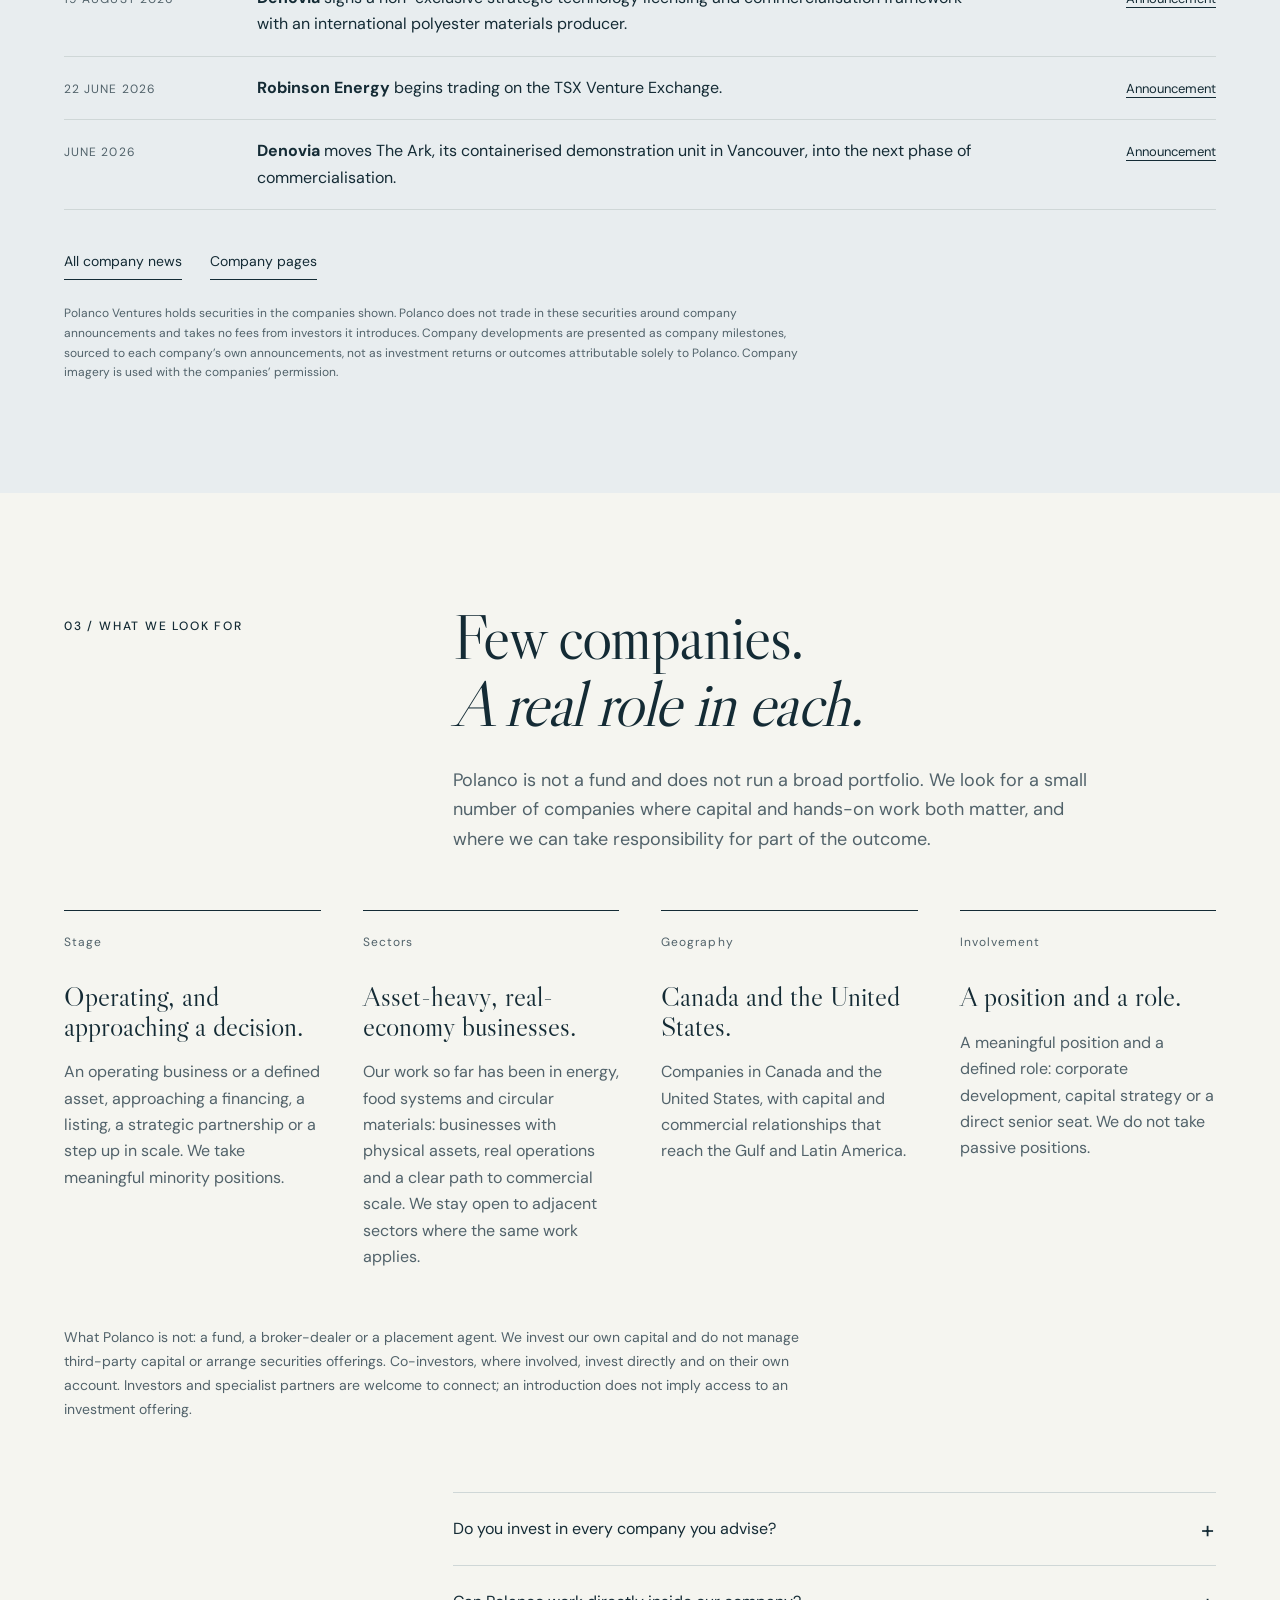
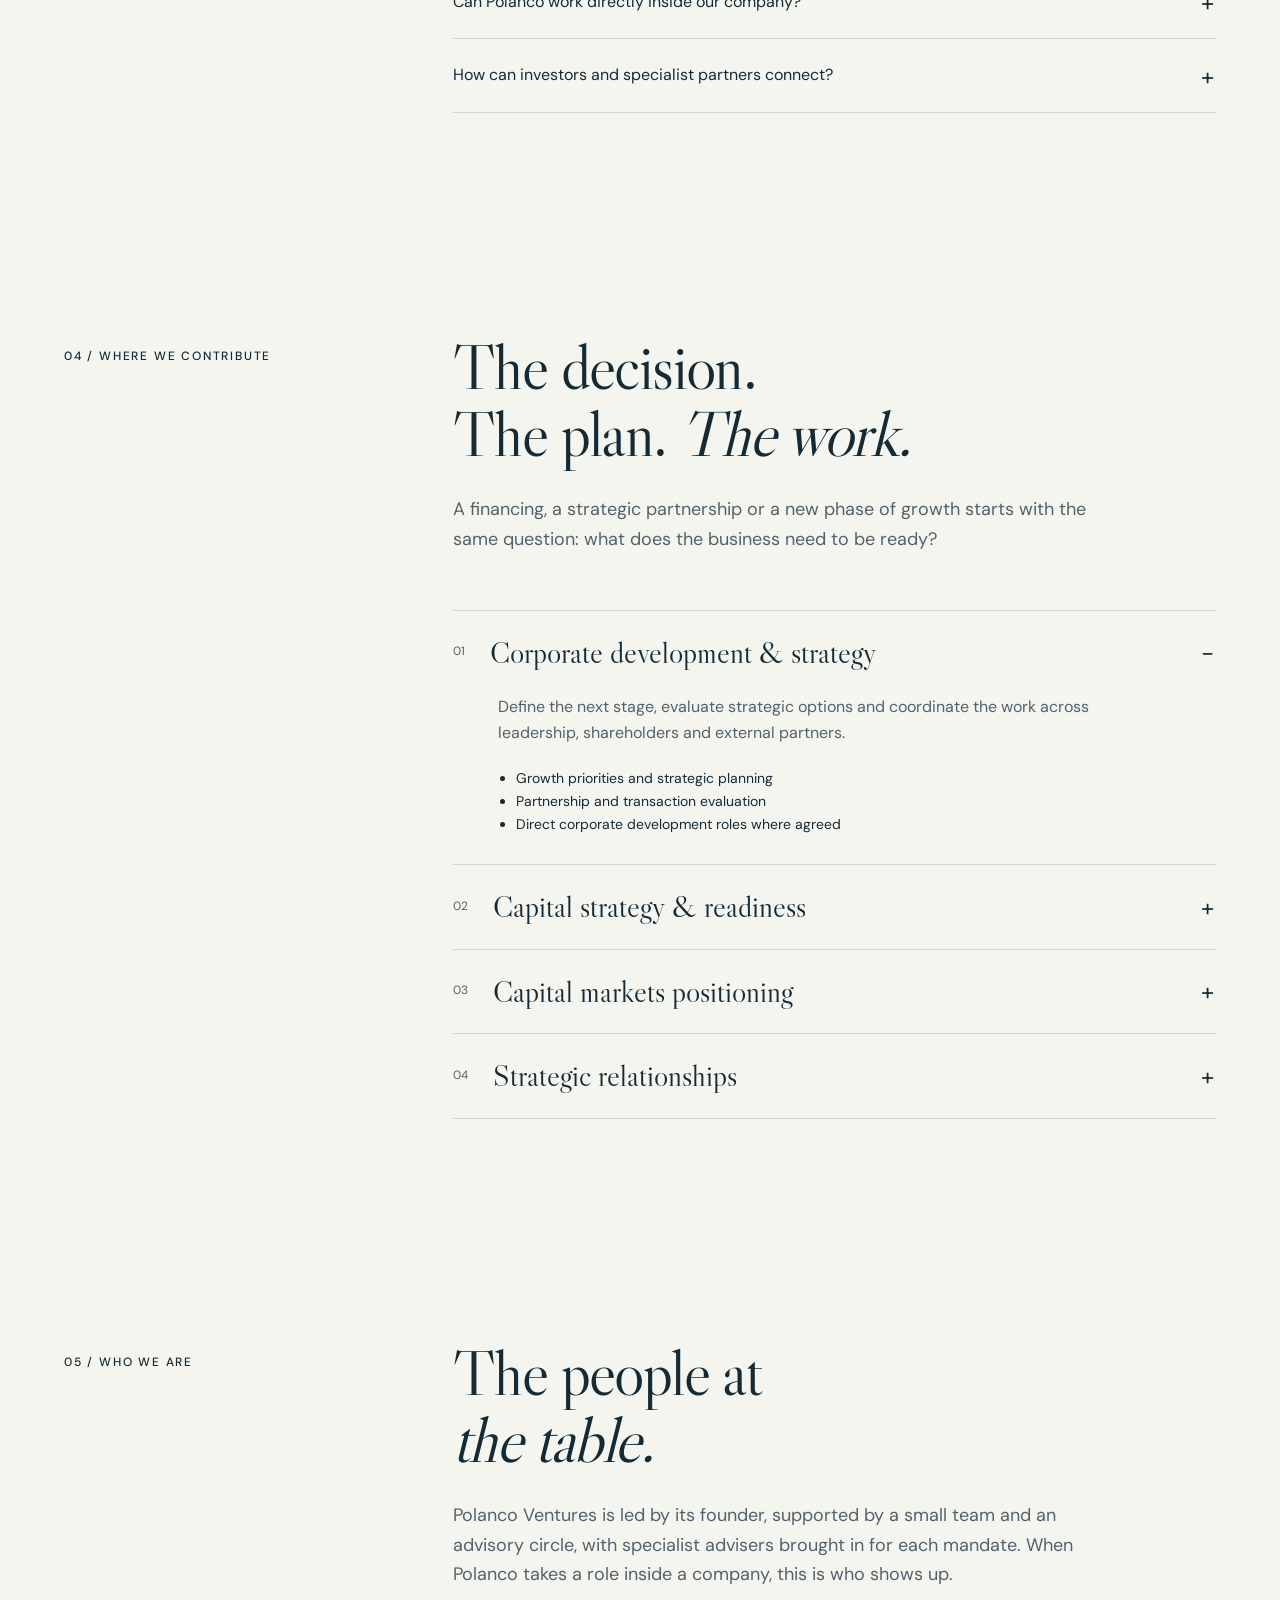
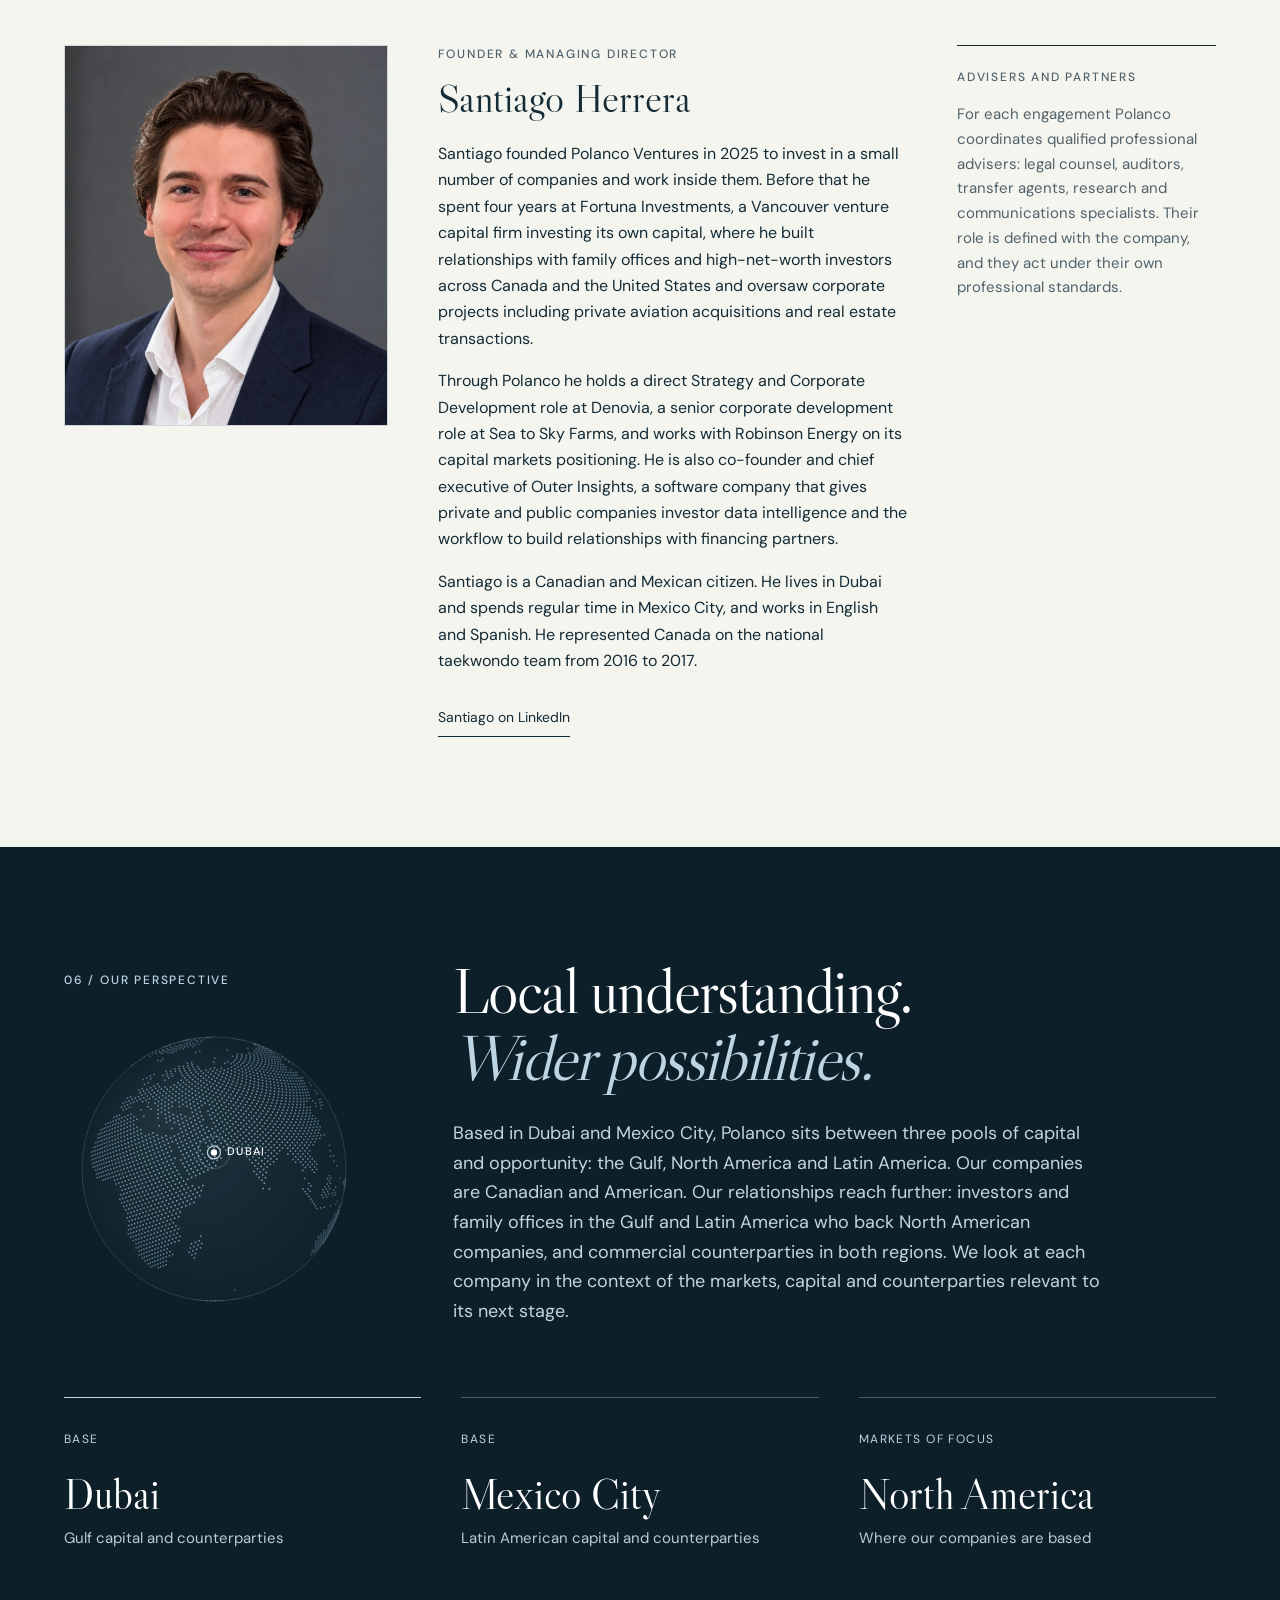
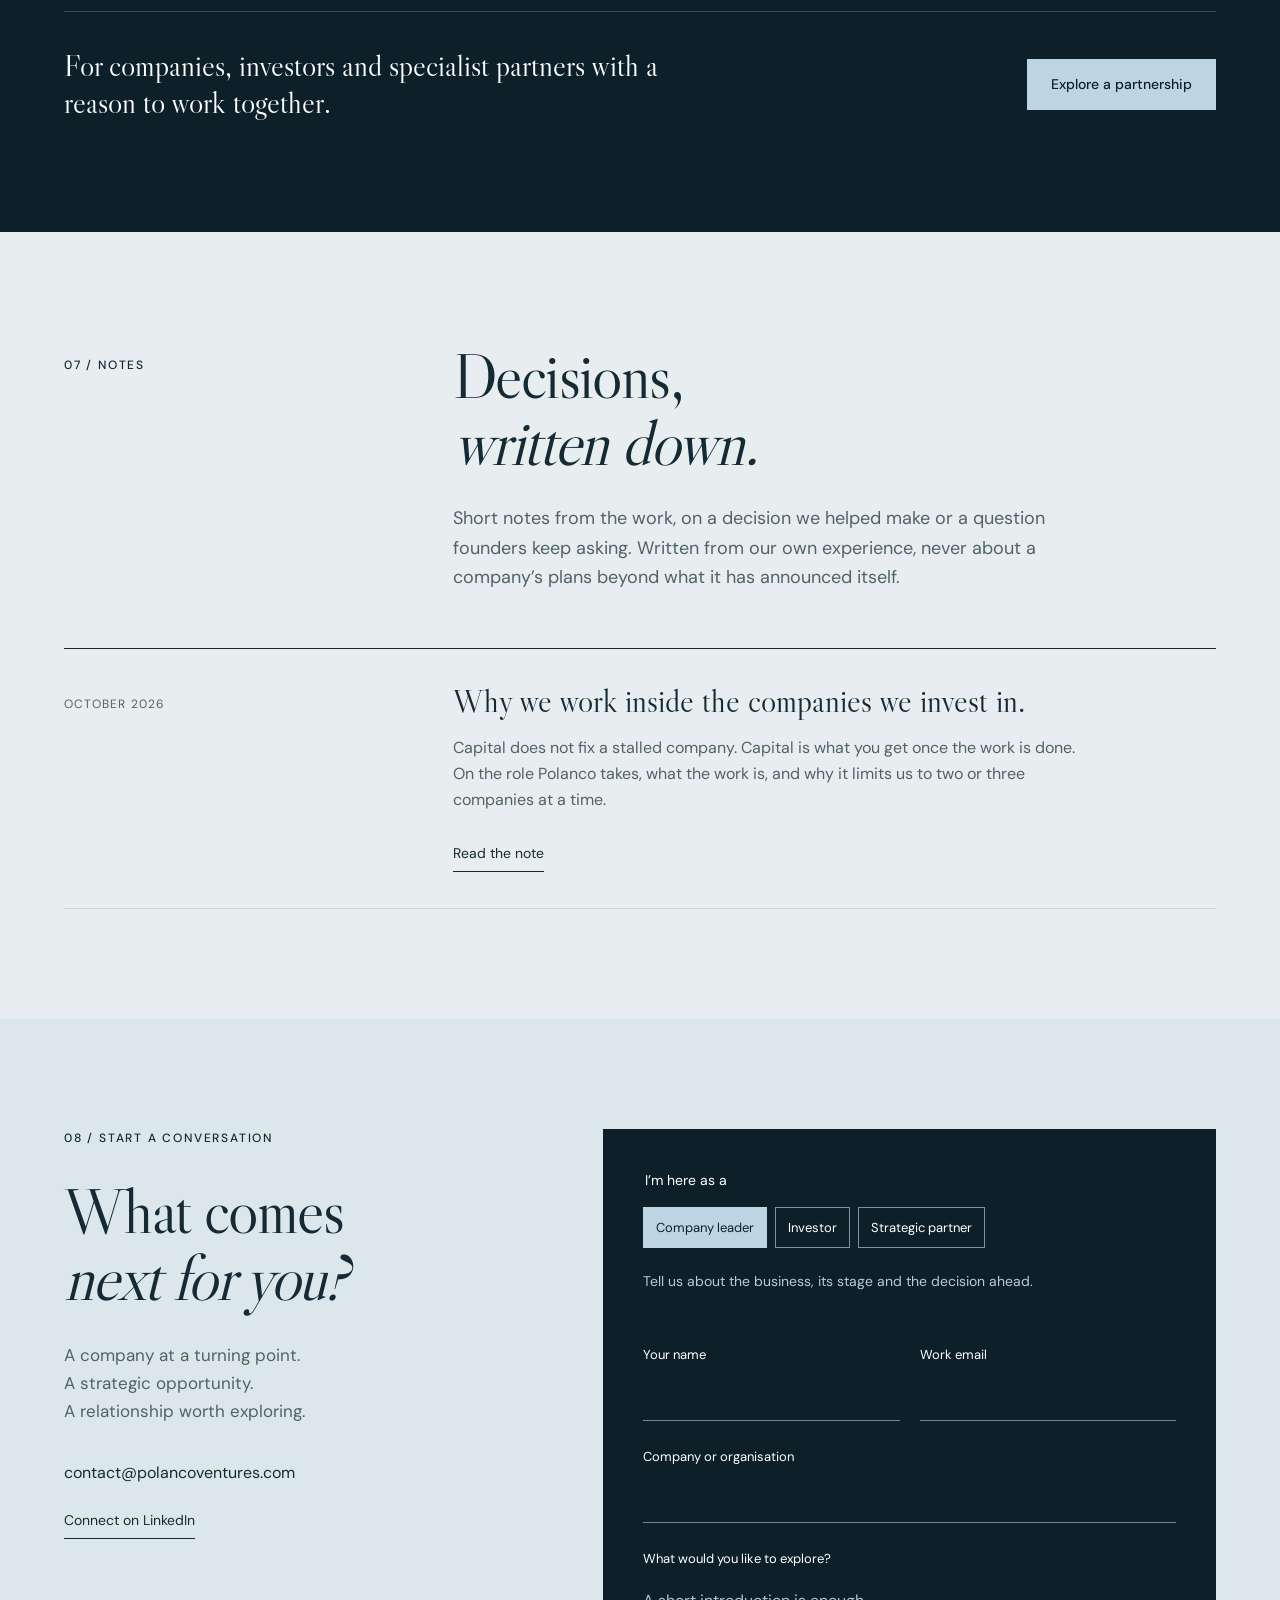
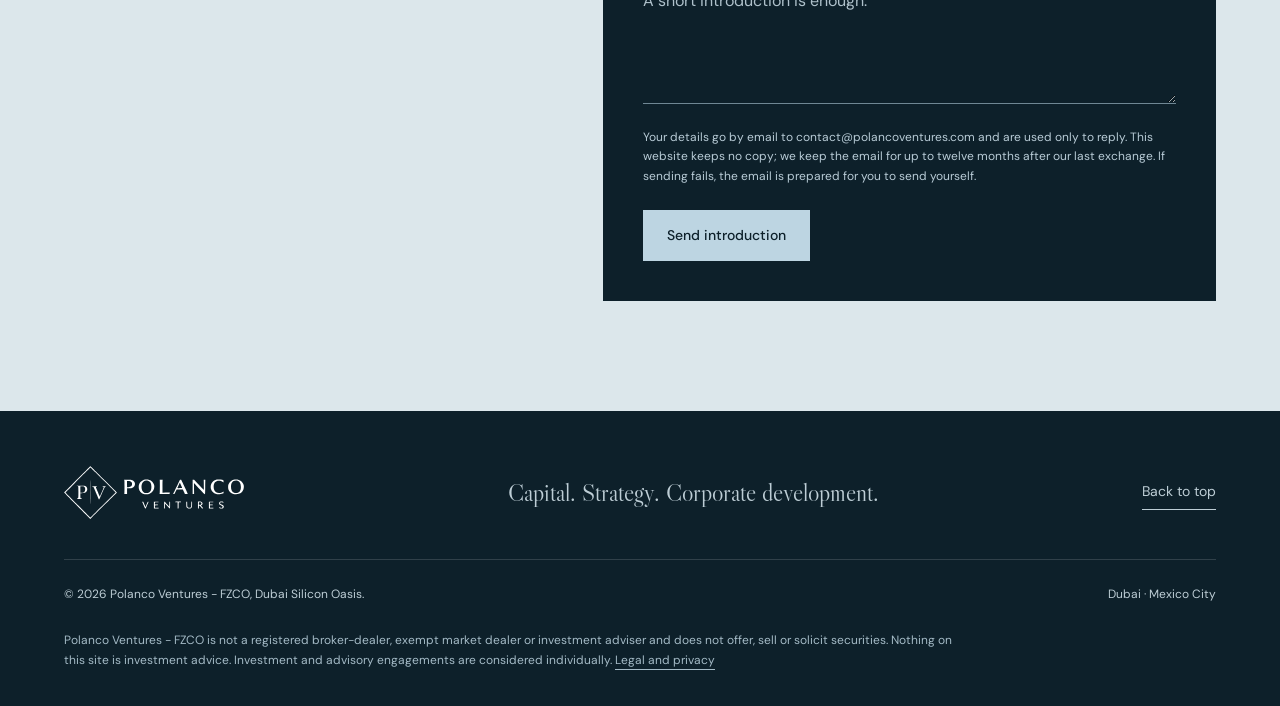
==== commit ea875307: "Consistency fixes: milestones, Denovia role, contact form note, hero label - Milestones: one sentenc" ====
--- a/index.html
+++ b/index.html
@@ -9,7 +9,7 @@
 <link rel="preload" href="assets/fonts/libre-caslon-display-latin-400-normal.woff2" as="font" type="font/woff2" crossorigin><link rel="preload" href="assets/fonts/dm-sans-latin-wght-normal.woff2" as="font" type="font/woff2" crossorigin>
 <link rel="canonical" href="https://www.polancoventures.com/"><link rel="alternate" hreflang="en" href="https://www.polancoventures.com/"><link rel="alternate" hreflang="es" href="https://www.polancoventures.com/es/"><link rel="alternate" hreflang="x-default" href="https://www.polancoventures.com/">
 <link rel="apple-touch-icon" href="assets/apple-touch-icon.png">
-<link rel="stylesheet" href="style.css?v=20261004a">
+<link rel="stylesheet" href="style.css?v=20261004b">
 <script type="application/ld+json">{"@context":"https://schema.org","@type":"Organization","name":"Polanco Ventures","alternateName":"Polanco","legalName":"Polanco Ventures - FZCO","url":"https://www.polancoventures.com/","logo":"https://www.polancoventures.com/assets/polanco-logo.png","image":"https://www.polancoventures.com/assets/og.jpg","email":"contact@polancoventures.com","foundingDate":"2025-08","description":"Investment corporation based in Dubai and Mexico City. Invests its own capital in a small number of companies, with a working role in each.","address":[{"@type":"PostalAddress","addressLocality":"Dubai Silicon Oasis","addressRegion":"Dubai","addressCountry":"AE"},{"@type":"PostalAddress","addressLocality":"Mexico City","addressCountry":"MX"}],"sameAs":["https://www.linkedin.com/company/polancoventures/","https://www.crunchbase.com/organization/polanco-ventures","https://app.dealroom.co/companies/polanco_ventures"],"founder":{"@type":"Person","name":"Santiago Herrera","jobTitle":"Founder and Managing Director","nationality":[{"@type":"Country","name":"Canada"},{"@type":"Country","name":"Mexico"}],"homeLocation":{"@type":"Place","name":"Dubai"},"knowsLanguage":["en","es"],"sameAs":"https://www.linkedin.com/in/sherrerae/"}}</script>
 </head>
 <body>
@@ -17,7 +17,7 @@
 <header class="header"><a class="brand" href="#top" aria-label="Polanco Ventures home"><img src="assets/polanco-logo.svg" width="1400" height="416" alt="Polanco Ventures"></a><button class="menu" aria-controls="navigation" aria-expanded="false">Menu</button><nav id="navigation" aria-label="Main navigation"><a href="#approach">Our approach</a><a href="#companies">Our companies</a><a href="#people">Who we are</a><a href="#network">Our perspective</a><a href="#notes">Notes</a><a href="es/" lang="es" hreflang="es">Español</a><a class="nav-contact" href="#contact">Let’s talk</a></nav></header>
 <main id="main">
 <section class="hero" id="top">
-<div class="hero-copy"><p class="eyebrow">Investment &amp; strategic advisory</p><h1>Invested in<br>what comes<br><em>next.</em></h1><p class="hero-lead">Polanco Ventures invests its own capital, at times alongside co-investors, in a small number of companies and takes a working role in each: corporate development, capital strategy and the relationships that carry a business into its next stage.</p><div class="actions"><a class="button light" href="#contact" data-audience="company">Discuss your company</a><a class="text-link" href="#companies">Explore our companies</a></div></div>
+<div class="hero-copy"><p class="eyebrow">Principal investment &amp; corporate development</p><h1>Invested in<br>what comes<br><em>next.</em></h1><p class="hero-lead">Polanco Ventures invests its own capital, at times alongside co-investors, in a small number of companies and takes a working role in each: corporate development, capital strategy and the relationships that carry a business into its next stage.</p><div class="actions"><a class="button light" href="#contact" data-audience="company">Discuss your company</a><a class="text-link" href="#companies">Explore our companies</a></div></div>
 <div class="hero-art"><img src="assets/hero-texture.jpeg" width="1600" height="1000" alt="" fetchpriority="high"><div class="art-caption"><span>Perspective into action.</span><p>An investor’s conviction.<br>A working partner’s commitment.</p></div><span class="art-index">POLANCO VENTURES / 01</span></div>
 <div class="hero-foot"><p>Based in Dubai &amp; Mexico City</p><p>Investment <span>·</span> Strategy <span>·</span> Corporate development</p></div>
 </section>
@@ -25,17 +25,17 @@
 <section class="section approach" id="approach"><div class="section-top"><p class="eyebrow">01 / How we work</p><div><h2>A partner at the<br><em>working table.</em></h2><p class="intro">Polanco Ventures is an investment corporation with capital markets and strategy advisory capabilities. We invest selectively and work alongside leadership teams on the decisions, relationships and execution that move a company forward.</p></div></div><div class="model-grid"><article><span class="number">01</span><h3>Invest with conviction.</h3><p>Take positions in selected companies where we see a compelling opportunity and a meaningful role for our involvement.</p><span class="model-label">Principal investment</span></article><article><span class="number">02</span><h3>Shape the next move.</h3><p>Connect business strategy, capital requirements and corporate development around a clear set of priorities.</p><span class="model-label">Strategic advisory</span></article><article><span class="number">03</span><h3>Work from the inside.</h3><p>For selected engagements, take a direct corporate development and strategy role, with responsibilities defined around the company’s needs.</p><span class="model-label">Direct roles, case by case</span></article></div></section>
 <section class="section companies" id="companies"><div class="section-top"><p class="eyebrow">02 / Selected companies</p><div><h2>Different businesses.<br>A shared commitment.</h2><p class="intro">Our current portfolio spans energy, food systems and circular materials. Each company has its own ambitions. Our involvement reflects the work ahead.</p></div></div>
 <div class="portfolio-grid">
-<article class="company-card" id="robinson"><div class="company-image"><img src="assets/robinson.jpg" alt="Robinson Energy brand imagery" width="1920" height="1080" loading="lazy" data-drift><span>Energy</span></div><div class="company-body"><p class="company-meta">Canadian company · TSXV: ROB<br>Operations in Papua New Guinea</p><h3>Robinson Energy</h3><p class="company-summary">Advancing natural gas resources toward commercial development.</p><p class="role-label">Polanco’s involvement</p><p>Investor, with capital markets positioning and strategic introductions.</p><details><summary>Explore our involvement</summary><div><p>Robinson is developing natural gas discoveries in Papua New Guinea, with a longer-term pathway toward LNG export. Polanco’s focus is the company’s capital markets narrative and relevant strategic relationships.</p><div class="milestone"><span>Company milestone / June 2026</span><p>Trading began on the TSX Venture Exchange on June 22, 2026.</p><a href="https://www.newswire.ca/news-releases/robinson-energy-limited-commences-trading-on-the-tsx-venture-exchange-817737448.html" target="_blank" rel="noopener noreferrer">Read issuer announcement</a></div></div></details><div class="company-links"><a class="text-link company-link" href="companies/robinson-energy/">Company page</a><a class="text-link company-link" href="https://www.robinson-energy.com/" target="_blank" rel="noopener noreferrer">Visit Robinson Energy</a></div></div></article>
+<article class="company-card" id="robinson"><div class="company-image"><img src="assets/robinson.jpg" alt="Robinson Energy brand imagery" width="1920" height="1080" loading="lazy" data-drift><span>Energy</span></div><div class="company-body"><p class="company-meta">Canadian company · TSXV: ROB<br>Operations in Papua New Guinea</p><h3>Robinson Energy</h3><p class="company-summary">Advancing natural gas resources toward commercial development.</p><p class="role-label">Polanco’s involvement</p><p>Investor, with capital markets positioning and strategic introductions.</p><details><summary>Explore our involvement</summary><div><p>Robinson is developing natural gas discoveries in Papua New Guinea, with a longer-term pathway toward LNG export. Polanco’s focus is the company’s capital markets narrative and relevant strategic relationships.</p><div class="milestone"><span>Company milestone / 22 June 2026</span><p>Robinson Energy begins trading on the TSX Venture Exchange.</p><a href="https://www.newswire.ca/news-releases/robinson-energy-limited-commences-trading-on-the-tsx-venture-exchange-817737448.html" target="_blank" rel="noopener noreferrer">Read issuer announcement</a></div></div></details><div class="company-links"><a class="text-link company-link" href="companies/robinson-energy/">Company page</a><a class="text-link company-link" href="https://www.robinson-energy.com/" target="_blank" rel="noopener noreferrer">Visit Robinson Energy</a></div></div></article>
 <article class="company-card" id="skyfarms"><div class="company-image"><img src="assets/skyfarms-facility.jpg" alt="Growing racks under LED grow lights at a SkyFarms facility" width="1280" height="960" loading="lazy"><video class="company-video" data-loop muted loop playsinline preload="none" poster="assets/skyfarms-facility.jpg" width="1280" height="960" aria-hidden="true"><source src="assets/skyfarms-facility.webm" type='video/webm; codecs="vp9"'><source src="assets/skyfarms-facility.mp4" type='video/mp4; codecs="avc1.640029"'></video><button class="video-toggle" type="button" aria-label="Pause video" hidden><span></span></button><span>Food systems</span></div><div class="company-body"><p class="company-meta">Canadian company · Private<br>Operations in Canada &amp; the United States</p><h3>Sea to Sky Farms</h3><p class="company-summary">Fresh produce through controlled-environment agriculture.</p><p class="role-label">Polanco’s involvement</p><p>Investor, with a direct senior corporate development role.</p><details><summary>Explore our involvement</summary><div><p>Publicly presented as SkyFarms, the business combines controlled-environment growing with distribution. Its product range includes lettuce, basil, arugula and microgreens.</p><p>Our involvement spans strategy and corporate development, working alongside the company on its next stage.</p><a href="https://skyfarms.ca/products" target="_blank" rel="noopener noreferrer">Explore the product range</a></div></details><div class="company-links"><a class="text-link company-link" href="companies/sea-to-sky-farms/">Company page</a><a class="text-link company-link" href="https://skyfarms.ca" target="_blank" rel="noopener noreferrer">Visit SkyFarms</a></div></div></article>
-<article class="company-card" id="denovia"><div class="company-image"><img src="assets/denovia-facility.jpg" alt="Denovia processing equipment inside a branded shipping container" width="1080" height="810" loading="lazy"><video class="company-video" data-loop muted loop playsinline preload="none" poster="assets/denovia-facility.jpg" width="1080" height="810" aria-hidden="true"><source src="assets/denovia-facility.webm" type='video/webm; codecs="vp9"'><source src="assets/denovia-facility.mp4" type='video/mp4; codecs="avc1.640029"'></video><button class="video-toggle" type="button" aria-label="Pause video" hidden><span></span></button><span>Circular materials</span></div><div class="company-body"><p class="company-meta">United States company · Private<br>Operations in the United States &amp; Canada</p><h3>Denovia</h3><p class="company-summary">Turning polyester waste into useful industrial inputs.</p><p class="role-label">Polanco’s involvement</p><p>Investor, with a direct senior corporate development role.</p><details><summary>Explore our involvement</summary><div><p>Denovia Inc. is a United States company developing a depolymerisation process for polyester waste, including textiles and PET, with pilot operations in Vancouver, Canada.</p><p>Our involvement spans strategy and corporate development as the business advances toward commercialisation.</p><div class="milestone"><span>Company milestone / August 2026</span><p>Signed a non-exclusive strategic technology licensing and commercialisation framework with an international polyester materials producer.</p><a href="https://www.globenewswire.com/news-release/2026/08/19/3348044/0/en/from-millions-to-billions-denovia-signs-strategic-framework-for-global-industrial-scale.html" target="_blank" rel="noopener noreferrer">Read company announcement</a></div><div class="milestone"><span>Company milestone / June 2026</span><p>Announced the next phase of commercialisation for The Ark, its containerised demonstration unit in Vancouver.</p><a href="https://www.newswire.ca/news-releases/denovia-advances-the-ark-from-launch-to-commercial-scale-up-targeting-the-trillion-dollar-plastic-and-textile-waste-opportunity-898888619.html" target="_blank" rel="noopener noreferrer">Read company announcement</a></div><a href="https://denovialabs.com/" target="_blank" rel="noopener noreferrer">Explore the technology</a></div></details><div class="company-links"><a class="text-link company-link" href="companies/denovia/">Company page</a><a class="text-link company-link" href="https://denovialabs.com/" target="_blank" rel="noopener noreferrer">Visit Denovia</a></div></div></article>
-</div><div class="recent"><p class="eyebrow">Recent developments</p><ol><li><time datetime="2026-08-19">19 Aug 2026</time><p><a href="news/2026-08-19-denovia-licensing-framework/"><strong>Denovia</strong> signs a non-exclusive strategic technology licensing and commercialisation framework with an international polyester materials producer.</a></p><a href="https://www.globenewswire.com/news-release/2026/08/19/3348044/0/en/from-millions-to-billions-denovia-signs-strategic-framework-for-global-industrial-scale.html" target="_blank" rel="noopener noreferrer">Announcement</a></li><li><time datetime="2026-06-22">22 Jun 2026</time><p><a href="news/2026-06-22-robinson-energy-tsxv-listing/"><strong>Robinson Energy</strong> begins trading on the TSX Venture Exchange as ROB.</a></p><a href="https://www.newswire.ca/news-releases/robinson-energy-limited-commences-trading-on-the-tsx-venture-exchange-817737448.html" target="_blank" rel="noopener noreferrer">Announcement</a></li><li><time datetime="2026-06">Jun 2026</time><p><a href="news/2026-06-denovia-ark-commercialisation/"><strong>Denovia</strong> moves The Ark, its containerised demonstration unit in Vancouver, into the next phase of commercialisation.</a></p><a href="https://www.newswire.ca/news-releases/denovia-advances-the-ark-from-launch-to-commercial-scale-up-targeting-the-trillion-dollar-plastic-and-textile-waste-opportunity-898888619.html" target="_blank" rel="noopener noreferrer">Announcement</a></li></ol><div class="actions"><a class="text-link" href="news/">All company news</a><a class="text-link" href="companies/">Company pages</a></div></div><p class="portfolio-note">Polanco Ventures holds securities in the companies shown. Polanco does not trade in these securities around company announcements and takes no fees from investors it introduces. Company developments are presented as company milestones, sourced to each company’s own announcements, not as investment returns or outcomes attributable solely to Polanco. Company imagery is used with the companies’ permission.</p></section>
+<article class="company-card" id="denovia"><div class="company-image"><img src="assets/denovia-facility.jpg" alt="Denovia processing equipment inside a branded shipping container" width="1080" height="810" loading="lazy"><video class="company-video" data-loop muted loop playsinline preload="none" poster="assets/denovia-facility.jpg" width="1080" height="810" aria-hidden="true"><source src="assets/denovia-facility.webm" type='video/webm; codecs="vp9"'><source src="assets/denovia-facility.mp4" type='video/mp4; codecs="avc1.640029"'></video><button class="video-toggle" type="button" aria-label="Pause video" hidden><span></span></button><span>Circular materials</span></div><div class="company-body"><p class="company-meta">United States company · Private<br>Operations in the United States &amp; Canada</p><h3>Denovia</h3><p class="company-summary">Turning polyester waste into useful industrial inputs.</p><p class="role-label">Polanco’s involvement</p><p>Investor, with a direct Strategy and Corporate Development role.</p><details><summary>Explore our involvement</summary><div><p>Denovia Inc. is a United States company developing a depolymerisation process for polyester waste, including textiles and PET, with pilot operations in Vancouver, Canada.</p><p>Our involvement spans strategy and corporate development as the business advances toward commercialisation.</p><div class="milestone"><span>Company milestone / 19 August 2026</span><p>Denovia signs a non-exclusive strategic technology licensing and commercialisation framework with an international polyester materials producer.</p><a href="https://www.globenewswire.com/news-release/2026/08/19/3348044/0/en/from-millions-to-billions-denovia-signs-strategic-framework-for-global-industrial-scale.html" target="_blank" rel="noopener noreferrer">Read company announcement</a></div><div class="milestone"><span>Company milestone / June 2026</span><p>Denovia moves The Ark, its containerised demonstration unit in Vancouver, into the next phase of commercialisation.</p><a href="https://www.newswire.ca/news-releases/denovia-advances-the-ark-from-launch-to-commercial-scale-up-targeting-the-trillion-dollar-plastic-and-textile-waste-opportunity-898888619.html" target="_blank" rel="noopener noreferrer">Read company announcement</a></div><a href="https://denovialabs.com/" target="_blank" rel="noopener noreferrer">Explore the technology</a></div></details><div class="company-links"><a class="text-link company-link" href="companies/denovia/">Company page</a><a class="text-link company-link" href="https://denovialabs.com/" target="_blank" rel="noopener noreferrer">Visit Denovia</a></div></div></article>
+</div><div class="recent"><p class="eyebrow">Recent developments</p><ol><li><time datetime="2026-08-19">19 August 2026</time><p><a href="news/2026-08-19-denovia-licensing-framework/"><strong>Denovia</strong> signs a non-exclusive strategic technology licensing and commercialisation framework with an international polyester materials producer.</a></p><a href="https://www.globenewswire.com/news-release/2026/08/19/3348044/0/en/from-millions-to-billions-denovia-signs-strategic-framework-for-global-industrial-scale.html" target="_blank" rel="noopener noreferrer">Announcement</a></li><li><time datetime="2026-06-22">22 June 2026</time><p><a href="news/2026-06-22-robinson-energy-tsxv-listing/"><strong>Robinson Energy</strong> begins trading on the TSX Venture Exchange.</a></p><a href="https://www.newswire.ca/news-releases/robinson-energy-limited-commences-trading-on-the-tsx-venture-exchange-817737448.html" target="_blank" rel="noopener noreferrer">Announcement</a></li><li><time datetime="2026-06">June 2026</time><p><a href="news/2026-06-denovia-ark-commercialisation/"><strong>Denovia</strong> moves The Ark, its containerised demonstration unit in Vancouver, into the next phase of commercialisation.</a></p><a href="https://www.newswire.ca/news-releases/denovia-advances-the-ark-from-launch-to-commercial-scale-up-targeting-the-trillion-dollar-plastic-and-textile-waste-opportunity-898888619.html" target="_blank" rel="noopener noreferrer">Announcement</a></li></ol><div class="actions"><a class="text-link" href="news/">All company news</a><a class="text-link" href="companies/">Company pages</a></div></div><p class="portfolio-note">Polanco Ventures holds securities in the companies shown. Polanco does not trade in these securities around company announcements and takes no fees from investors it introduces. Company developments are presented as company milestones, sourced to each company’s own announcements, not as investment returns or outcomes attributable solely to Polanco. Company imagery is used with the companies’ permission.</p></section>
 <section class="section criteria" id="criteria"><div class="section-top"><p class="eyebrow">03 / What we look for</p><div><h2>Few companies.<br><em>A real role in each.</em></h2><p class="intro">Polanco is not a fund and does not run a broad portfolio. We look for a small number of companies where capital and hands-on work both matter, and where we can take responsibility for part of the outcome.</p></div></div><div class="criteria-grid"><article><span class="number">Stage</span><h3>Operating, and approaching a decision.</h3><p>An operating business or a defined asset, approaching a financing, a listing, a strategic partnership or a step up in scale. We take meaningful minority positions.</p></article><article><span class="number">Sectors</span><h3>Asset-heavy, real-economy businesses.</h3><p>Our work so far has been in energy, food systems and circular materials: businesses with physical assets, real operations and a clear path to commercial scale. We stay open to adjacent sectors where the same work applies.</p></article><article><span class="number">Geography</span><h3>Canada and the United States.</h3><p>Companies in Canada and the United States, with capital and commercial relationships that reach the Gulf and Latin America.</p></article><article><span class="number">Involvement</span><h3>A position and a role.</h3><p>A meaningful position and a defined role: corporate development, capital strategy or a direct senior seat. We do not take passive positions.</p></article></div><p class="criteria-note">What Polanco is not: a fund, a broker-dealer or a placement agent. We invest our own capital and do not manage third-party capital or arrange securities offerings. Co-investors, where involved, invest directly and on their own account. Investors and specialist partners are welcome to connect; an introduction does not imply access to an investment offering.</p><div class="faq"><details><summary>Do you invest in every company you advise?</summary><p>Investment and advisory involvement are considered case by case. Neither is a requirement or a promise of the other. The role follows the opportunity and the agreed mandate.</p></details><details><summary>Can Polanco work directly inside our company?</summary><p>Yes. For selected companies, Polanco takes a direct corporate development and strategy role. Responsibilities and the level of involvement are defined for the engagement.</p></details><details><summary>How can investors and specialist partners connect?</summary><p>Share your focus, relevant experience and the kind of relationship you want to explore. We can then assess where there may be a fit. An introduction does not imply access to an investment offering.</p></details></div></section>
 <section class="section mandate"><div class="section-top"><p class="eyebrow">04 / Where we contribute</p><div><h2>The decision.<br>The plan. <em>The work.</em></h2><p class="intro">A financing, a strategic partnership or a new phase of growth starts with the same question: what does the business need to be ready?</p></div></div><div class="capabilities"><details open><summary><span>01</span><h3>Corporate development &amp; strategy</h3></summary><div class="capability-content"><p>Define the next stage, evaluate strategic options and coordinate the work across leadership, shareholders and external partners.</p><ul><li>Growth priorities and strategic planning</li><li>Partnership and transaction evaluation</li><li>Direct corporate development roles where agreed</li></ul></div></details><details><summary><span>02</span><h3>Capital strategy &amp; readiness</h3></summary><div class="capability-content"><p>Connect capital needs to the company’s operating plan and prepare a clear, supportable investment narrative.</p><ul><li>Capital requirements and financing readiness</li><li>Corporate structure and materials coordination</li><li>Coordination with qualified professional advisers</li></ul></div></details><details><summary><span>03</span><h3>Capital markets positioning</h3></summary><div class="capability-content"><p>Help leadership explain the business, its milestones and its next stage to capital markets audiences.</p><ul><li>Public market and listing readiness strategy</li><li>Investor narrative and company positioning</li><li>Specialist adviser selection and coordination</li></ul></div></details><details><summary><span>04</span><h3>Strategic relationships</h3></summary><div class="capability-content"><p>Identify relevant counterparties and prepare the company for purposeful conversations, with context and clear objectives.</p><ul><li>Strategic and commercial counterparties</li><li>Investor relationship development</li><li>Research and communications specialists</li></ul></div></details></div></section>
 <section class="section people" id="people"><div class="section-top"><p class="eyebrow">05 / Who we are</p><div><h2>The people at<br><em>the table.</em></h2><p class="intro">Polanco Ventures is led by its founder, supported by a small team and an advisory circle, with specialist advisers brought in for each mandate. When Polanco takes a role inside a company, this is who shows up.</p></div></div><div class="profile"><div class="profile-portrait"><img src="assets/santiago-herrera.jpg" alt="Santiago Herrera, Founder and Managing Director of Polanco Ventures" width="1122" height="1402" loading="lazy"></div><div class="profile-body"><p class="eyebrow">Founder &amp; Managing Director</p><h3>Santiago Herrera</h3><p>Santiago founded Polanco Ventures in 2025 to invest in a small number of companies and work inside them. Before that he spent four years at Fortuna Investments, a Vancouver venture capital firm investing its own capital, where he built relationships with family offices and high-net-worth investors across Canada and the United States and oversaw corporate projects including private aviation acquisitions and real estate transactions.</p><p>Through Polanco he holds a direct Strategy and Corporate Development role at Denovia, a senior corporate development role at Sea to Sky Farms, and works with Robinson Energy on its capital markets positioning. He is also co-founder and chief executive of Outer Insights, a software company that gives private and public companies investor data intelligence and the workflow to build relationships with financing partners.</p><p>Santiago is a Canadian and Mexican citizen. He lives in Dubai and spends regular time in Mexico City, and works in English and Spanish. He represented Canada on the national taekwondo team from 2016 to 2017.</p><div class="actions"><a class="text-link" href="https://www.linkedin.com/in/sherrerae/" target="_blank" rel="noopener noreferrer">Santiago on LinkedIn</a></div></div><aside class="profile-aside"><p class="eyebrow">Advisers and partners</p><p>For each engagement Polanco coordinates qualified professional advisers: legal counsel, auditors, transfer agents, research and communications specialists. Their role is defined with the company, and they act under their own professional standards.</p></aside></div></section>
 <section class="section network" id="network"><div class="section-top"><p class="eyebrow">06 / Our perspective</p><div><h2>Local understanding.<br><em>Wider possibilities.</em></h2><p class="intro">Based in Dubai and Mexico City, Polanco sits between three pools of capital and opportunity: the Gulf, North America and Latin America. Our companies are Canadian and American. Our relationships reach further: investors and family offices in the Gulf and Latin America who back North American companies, and commercial counterparties in both regions. We look at each company in the context of the markets, capital and counterparties relevant to its next stage.</p></div><div class="globe" aria-hidden="true"><canvas></canvas></div></div><div class="region-grid"><div data-region="dubai"><span class="region-type">Base</span><h3>Dubai</h3><p>Gulf capital and counterparties</p></div><div data-region="mexico"><span class="region-type">Base</span><h3>Mexico City</h3><p>Latin American capital and counterparties</p></div><div data-region="na"><span class="region-type">Markets of focus</span><h3>North America</h3><p>Where our companies are based</p></div></div><div class="network-bottom"><p>For companies, investors and specialist partners with a reason to work together.</p><a class="button light" href="#contact" data-audience="partner">Explore a partnership</a></div></section>
 <section class="section notes" id="notes"><div class="section-top"><p class="eyebrow">07 / Notes</p><div><h2>Decisions,<br><em>written down.</em></h2><!-- Cadence: once three notes are published, restore "One each quarter" to the sentence below. -->
 <p class="intro">Short notes from the work, on a decision we helped make or a question founders keep asking. Written from our own experience, never about a company’s plans beyond what it has announced itself.</p></div></div><ol class="note-list"><li><time datetime="2026-10-01">October 2026</time><div><h3><a href="notes/working-inside/">Why we work inside the companies we invest in.</a></h3><p>Capital does not fix a stalled company. Capital is what you get once the work is done. On the role Polanco takes, what the work is, and why it limits us to two or three companies at a time.</p><a class="text-link" href="notes/working-inside/">Read the note</a></div></li></ol></section>
-<section class="section contact" id="contact"><div class="contact-intro"><p class="eyebrow">08 / Start a conversation</p><h2>What comes<br><em>next for you?</em></h2><p>A company at a turning point.<br>A strategic opportunity.<br>A relationship worth exploring.</p><a class="email-link" href="mailto:contact@polancoventures.com">contact@polancoventures.com</a><a class="text-link" href="https://www.linkedin.com/company/polancoventures/" target="_blank" rel="noopener noreferrer">Connect on LinkedIn</a></div><div class="contact-panel"><form id="contact-form"><fieldset class="audiences"><legend>I’m here as a</legend><div><label><input type="radio" name="audience" value="company" checked><span>Company leader</span></label><label><input type="radio" name="audience" value="investor"><span>Investor</span></label><label><input type="radio" name="audience" value="partner"><span>Strategic partner</span></label></div></fieldset><p id="audience-help">Tell us about the business, its stage and the decision ahead.</p><div class="form-grid"><label>Your name<input required name="name" autocomplete="name" maxlength="100"></label><label>Work email<input required type="email" name="email" autocomplete="email" maxlength="200"></label><label class="full">Company or organisation<input required name="company" autocomplete="organization" maxlength="150"></label><label class="hp" aria-hidden="true">Website<input type="text" name="website" tabindex="-1" autocomplete="off"></label><input type="hidden" name="t" value=""><label class="full">What would you like to explore?<textarea name="message" required minlength="10" maxlength="3000" rows="4" placeholder="A short introduction is enough."></textarea></label></div><p class="form-note">This prepares an email for you to review and send. No message is sent or stored by this website.</p><button class="button light" type="submit">Prepare introduction</button></form><div id="email-preview" data-nosnippet hidden tabindex="-1"><p class="eyebrow">Your introduction</p><h3>Ready for your review.</h3><p>Send this to <a href="mailto:contact@polancoventures.com">contact@polancoventures.com</a>.</p><pre id="email-body"></pre><div class="actions"><a class="button light" id="open-email" href="mailto:contact@polancoventures.com">Open email app</a><button class="button outline" id="copy-email" type="button">Copy introduction</button><button class="text-button" id="edit-email" type="button">Edit details</button></div><p id="copy-status" role="status"></p><p id="send-fallback" class="form-note" hidden>We could not send this automatically. Open your email app or copy the introduction to send it yourself.</p><p class="form-note">Nothing has been sent. If an email app does not open, copy the introduction into your preferred email service.</p></div><div id="sent" data-nosnippet hidden tabindex="-1"><p class="eyebrow">Your introduction</p><h3>Sent.</h3><p>Thank you. Your introduction is on its way to contact@polancoventures.com. We reply from that address.</p><div class="actions"><button class="text-button" id="send-another" type="button">Send another</button></div></div></div></div></section>
+<section class="section contact" id="contact"><div class="contact-intro"><p class="eyebrow">08 / Start a conversation</p><h2>What comes<br><em>next for you?</em></h2><p>A company at a turning point.<br>A strategic opportunity.<br>A relationship worth exploring.</p><a class="email-link" href="mailto:contact@polancoventures.com">contact@polancoventures.com</a><a class="text-link" href="https://www.linkedin.com/company/polancoventures/" target="_blank" rel="noopener noreferrer">Connect on LinkedIn</a></div><div class="contact-panel"><form id="contact-form"><fieldset class="audiences"><legend>I’m here as a</legend><div><label><input type="radio" name="audience" value="company" checked><span>Company leader</span></label><label><input type="radio" name="audience" value="investor"><span>Investor</span></label><label><input type="radio" name="audience" value="partner"><span>Strategic partner</span></label></div></fieldset><p id="audience-help">Tell us about the business, its stage and the decision ahead.</p><div class="form-grid"><label>Your name<input required name="name" autocomplete="name" maxlength="100"></label><label>Work email<input required type="email" name="email" autocomplete="email" maxlength="200"></label><label class="full">Company or organisation<input required name="company" autocomplete="organization" maxlength="150"></label><label class="hp" aria-hidden="true">Website<input type="text" name="website" tabindex="-1" autocomplete="off"></label><input type="hidden" name="t" value=""><label class="full">What would you like to explore?<textarea name="message" required minlength="10" maxlength="3000" rows="4" placeholder="A short introduction is enough."></textarea></label></div><p class="form-note">Your details go by email to contact@polancoventures.com and are used only to reply. This website keeps no copy; we keep the email for up to twelve months after our last exchange. If sending fails, the email is prepared for you to send yourself.</p><button class="button light" type="submit">Send introduction</button></form><div id="email-preview" data-nosnippet hidden tabindex="-1"><p class="eyebrow">Your introduction</p><h3>Ready for your review.</h3><p>Send this to <a href="mailto:contact@polancoventures.com">contact@polancoventures.com</a>.</p><pre id="email-body"></pre><div class="actions"><a class="button light" id="open-email" href="mailto:contact@polancoventures.com">Open email app</a><button class="button outline" id="copy-email" type="button">Copy introduction</button><button class="text-button" id="edit-email" type="button">Edit details</button></div><p id="copy-status" role="status"></p><p id="send-fallback" class="form-note" hidden>We could not send this automatically. Open your email app or copy the introduction to send it yourself.</p><p class="form-note">Nothing has been sent. If an email app does not open, copy the introduction into your preferred email service.</p></div><div id="sent" data-nosnippet hidden tabindex="-1"><p class="eyebrow">Your introduction</p><h3>Sent.</h3><p>Thank you. Your introduction is on its way to contact@polancoventures.com. We reply from that address.</p><div class="actions"><button class="text-button" id="send-another" type="button">Send another</button></div></div></div></div></section>
 </main>
 <footer class="footer"><div class="footer-top"><a class="brand" href="#top" aria-label="Polanco Ventures home"><img src="assets/polanco-logo.svg" width="1400" height="416" alt="Polanco Ventures" loading="lazy"></a><p>Capital. Strategy. Corporate development.</p><a href="#top" class="text-link">Back to top</a></div><div class="footer-bottom"><p>© 2026 Polanco Ventures - FZCO, Dubai Silicon Oasis.</p><p>Dubai · Mexico City</p></div><p class="disclaimer">Polanco Ventures - FZCO is not a registered broker-dealer, exempt market dealer or investment adviser and does not offer, sell or solicit securities. Nothing on this site is investment advice. Investment and advisory engagements are considered individually. <a href="legal/">Legal and privacy</a></p></footer>
 <script src="script.js"></script>
--- a/style.css
+++ b/style.css
@@ -10,7 +10,7 @@
 .disclaimer a{border-bottom:1px solid currentColor;padding-bottom:1px}.disclaimer a:hover{color:white}.legal .section-top{margin-bottom:40px}.page-body{max-width:720px}.legal-body h3,.page-body h3{font-size:28px;margin:48px 0 14px}.legal-body h3:first-child,.page-body h3:first-child{margin-top:0}.legal-body p,.page-body p{margin:0 0 16px;color:var(--ink)}.legal-body a,.page-body a{border-bottom:1px solid currentColor}
 .hp{position:absolute;left:-9999px;top:auto;width:1px;height:1px;overflow:hidden;opacity:0;pointer-events:none}.button[disabled]{opacity:.6;cursor:wait}#sent>p:not(.eyebrow){font-size:14px}
 /* Recent developments, criteria, people */
-.recent{margin-top:56px;border-top:1px solid var(--ink);padding-top:22px}.recent ol{list-style:none;margin:18px 0 0;padding:0}.recent li{display:grid;grid-template-columns:130px 1fr auto;gap:28px;align-items:baseline;padding:18px 0;border-bottom:1px solid var(--line)}.recent time{font-size:12px;letter-spacing:.09em;text-transform:uppercase;color:var(--muted)}.recent li p{font-size:16px;max-width:720px}.recent li a{font-size:13px;text-decoration:underline;text-underline-offset:4px;white-space:nowrap}
+.recent{margin-top:56px;border-top:1px solid var(--ink);padding-top:22px}.recent ol{list-style:none;margin:18px 0 0;padding:0}.recent li{display:grid;grid-template-columns:165px 1fr auto;gap:28px;align-items:baseline;padding:18px 0;border-bottom:1px solid var(--line)}@media(min-width:761px){html[lang="es"] .recent li{grid-template-columns:215px 1fr auto}}.recent time{font-size:12px;letter-spacing:.09em;text-transform:uppercase;color:var(--muted)}.recent li p{font-size:16px;max-width:720px}.recent li a{font-size:13px;text-decoration:underline;text-underline-offset:4px;white-space:nowrap}
 .criteria-grid{display:grid;grid-template-columns:repeat(4,1fr);gap:42px}.criteria-grid article{border-top:1px solid var(--ink);padding-top:22px}.criteria-grid h3{font-size:28px;margin-bottom:18px}.criteria-grid p{color:var(--muted);font-size:16px}.criteria-note{font-size:14px;color:var(--muted);max-width:760px;margin:56px 0 70px;line-height:1.7}
 .profile{display:grid;grid-template-columns:1fr 1.45fr .8fr;gap:50px;align-items:start}.profile-portrait{aspect-ratio:.85;background:var(--navy);color:var(--blue);display:grid;place-items:center;align-content:center;gap:12px;border:1px solid var(--line)}.profile-portrait span{font-family:var(--serif);font-size:72px;line-height:1}.profile-body>.eyebrow{color:var(--muted)}.profile-body h3{font-size:40px;margin:14px 0 22px}.profile-body p:not(.eyebrow){font-size:16px;margin-bottom:16px}.profile-body .actions{margin-top:26px}.profile-aside{border-top:1px solid var(--ink);padding-top:22px}.profile-aside .eyebrow{color:var(--muted)}.profile-aside p:not(.eyebrow){font-size:15px;color:var(--muted);margin-top:16px}
 @media(max-width:1100px){.criteria-grid{grid-template-columns:1fr 1fr;gap:30px}.profile{grid-template-columns:1fr 2fr;gap:30px}.profile-aside{grid-column:1/-1}}
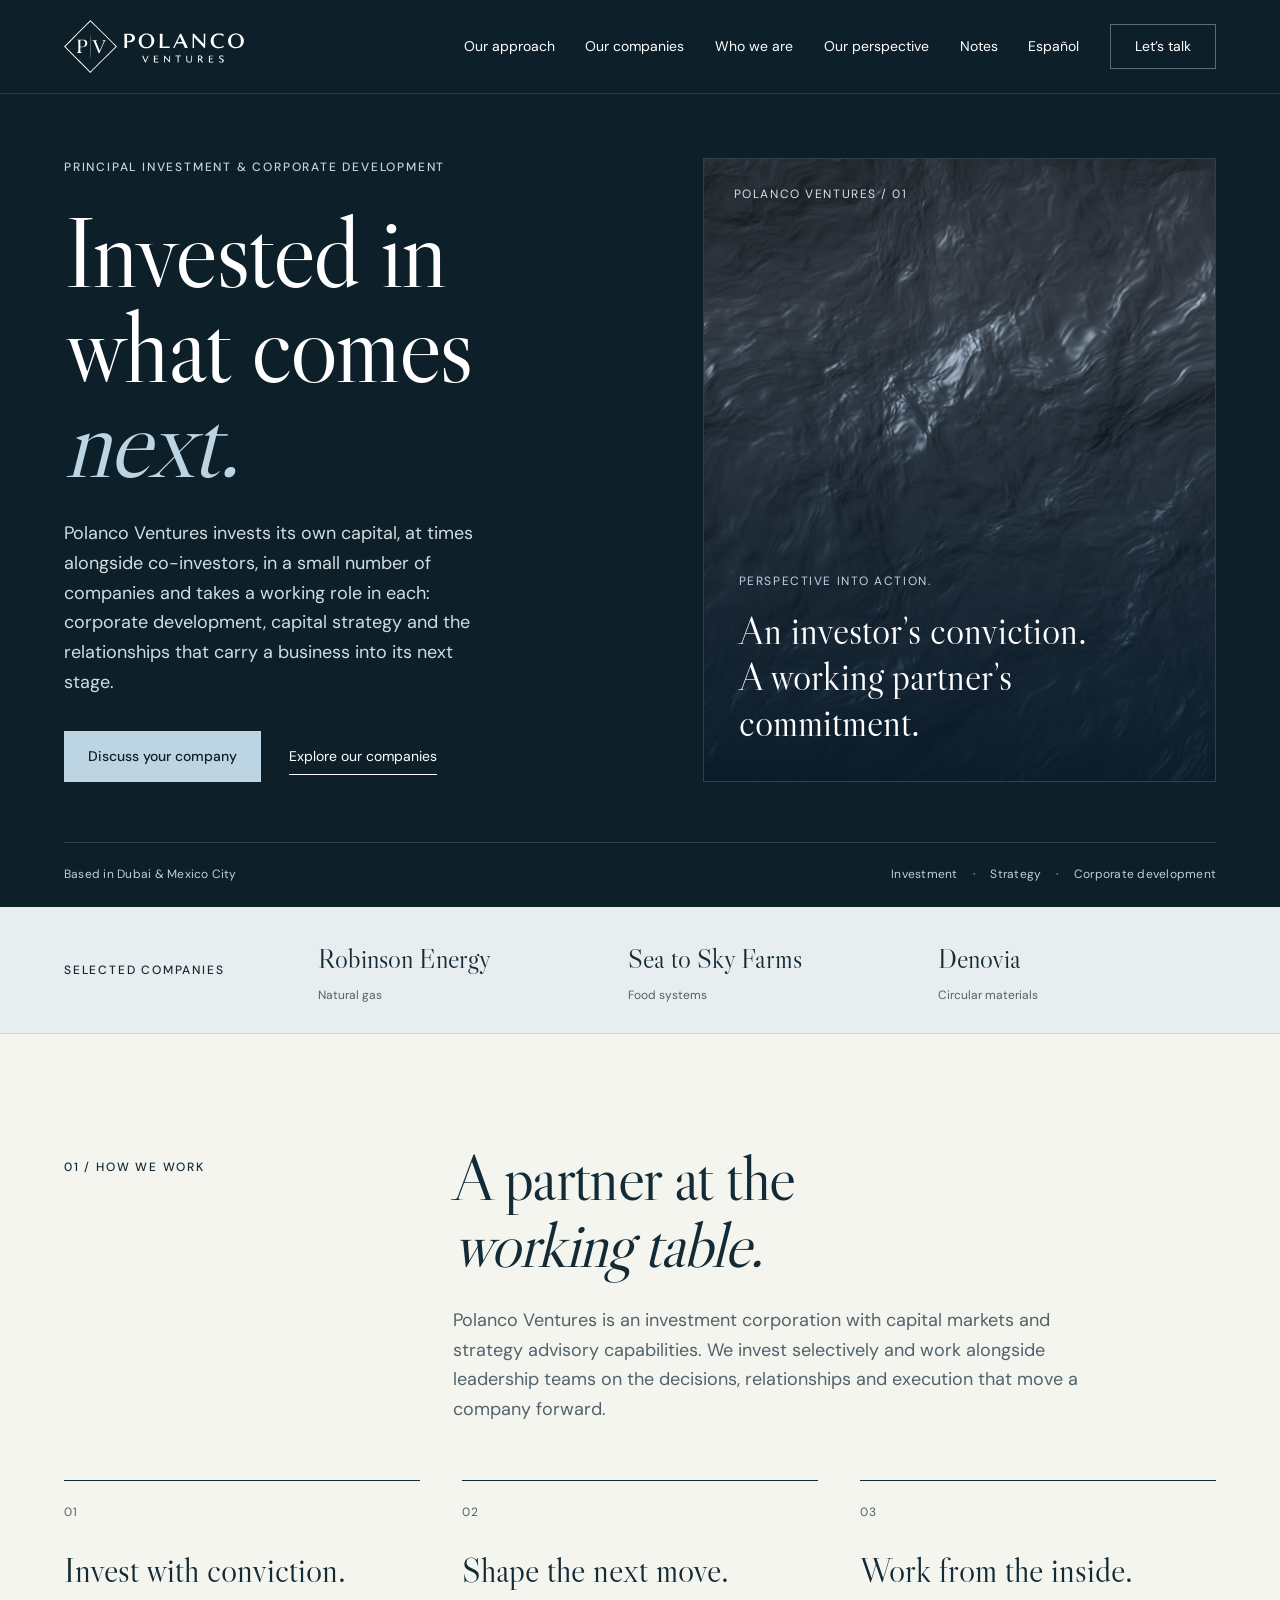
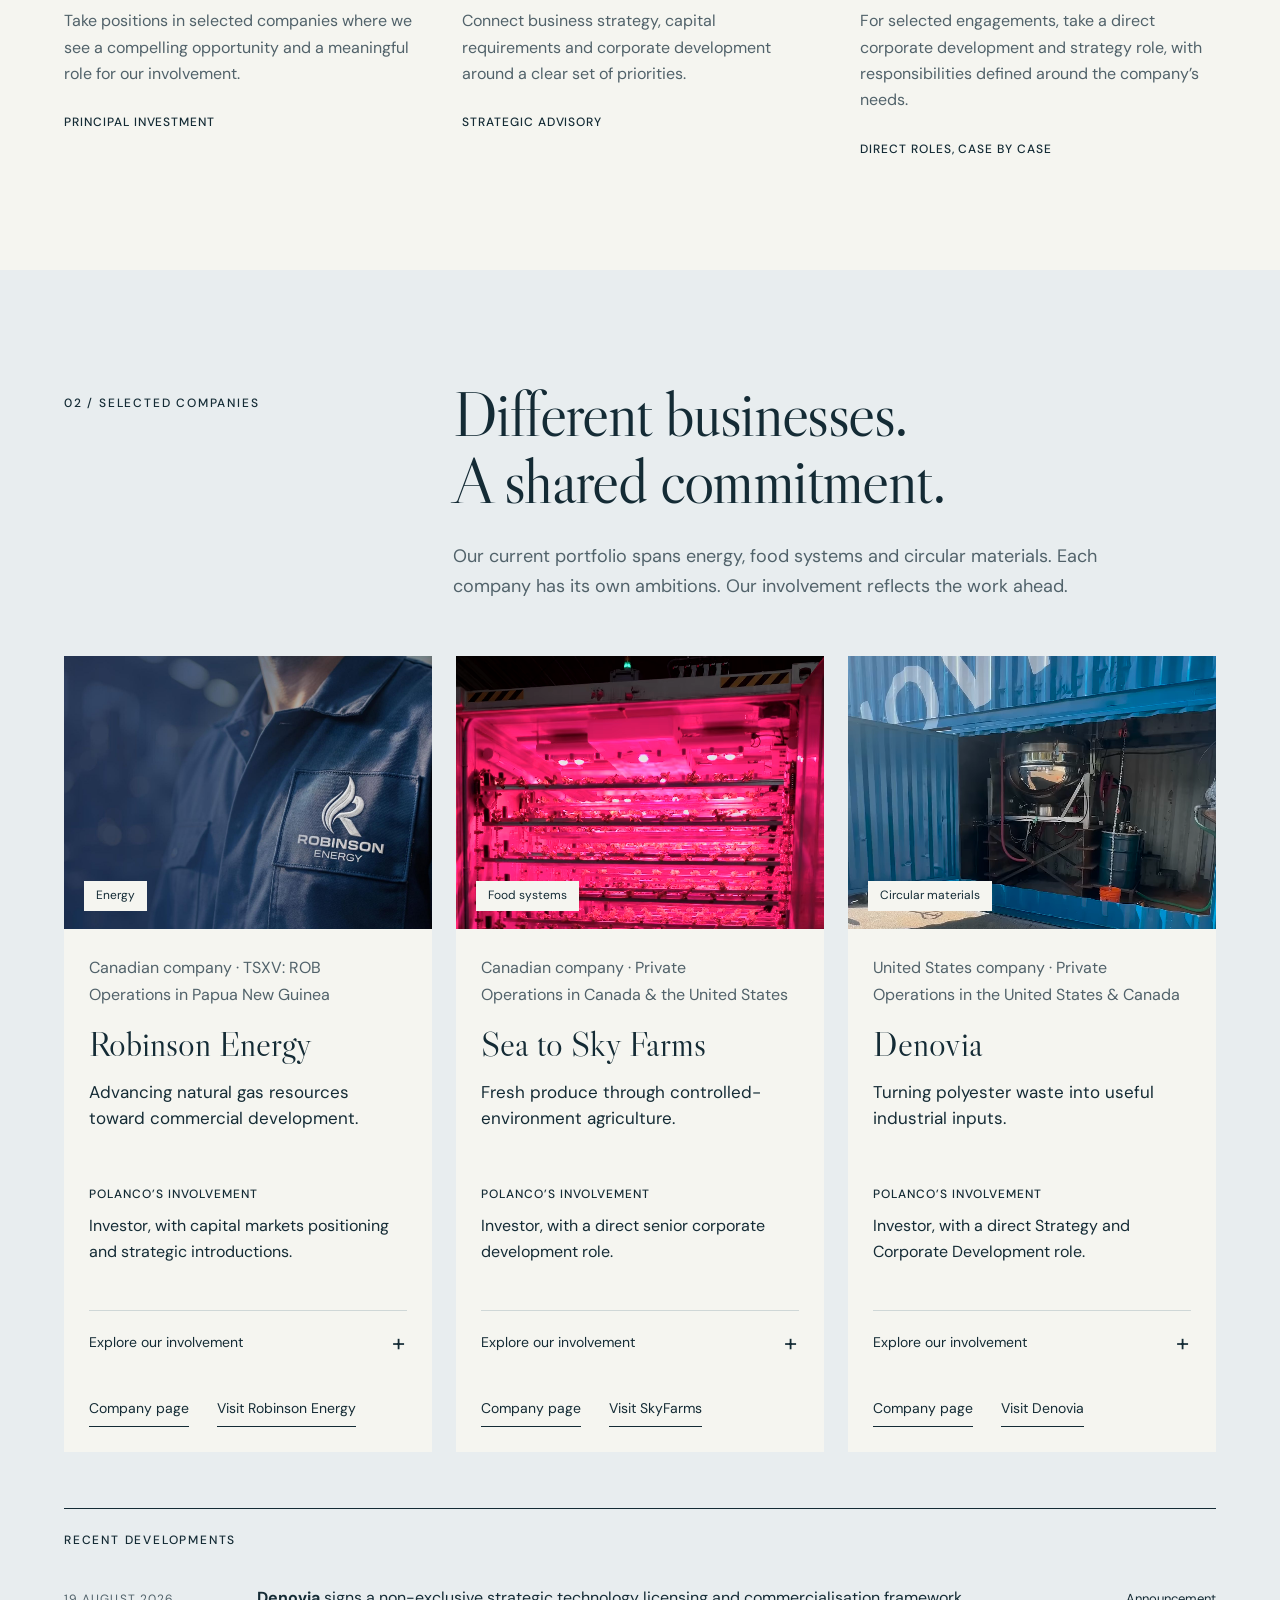
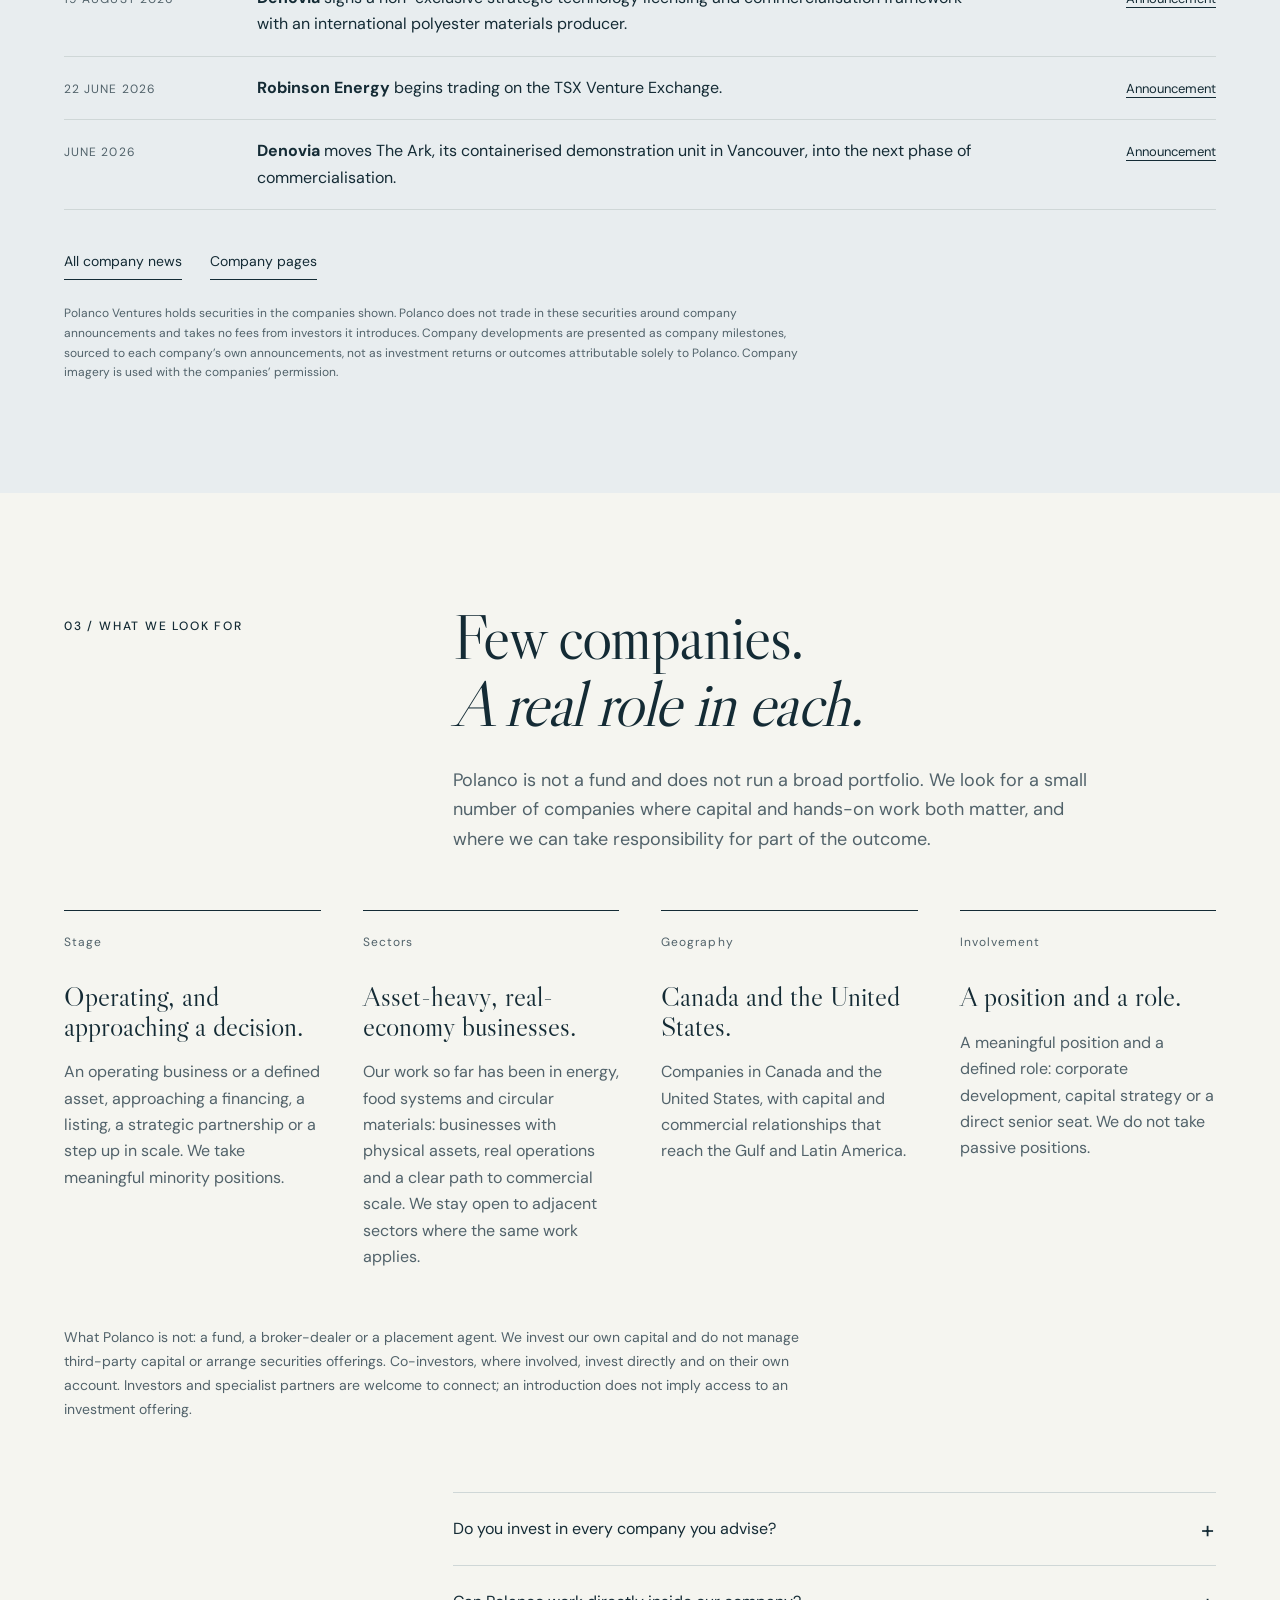
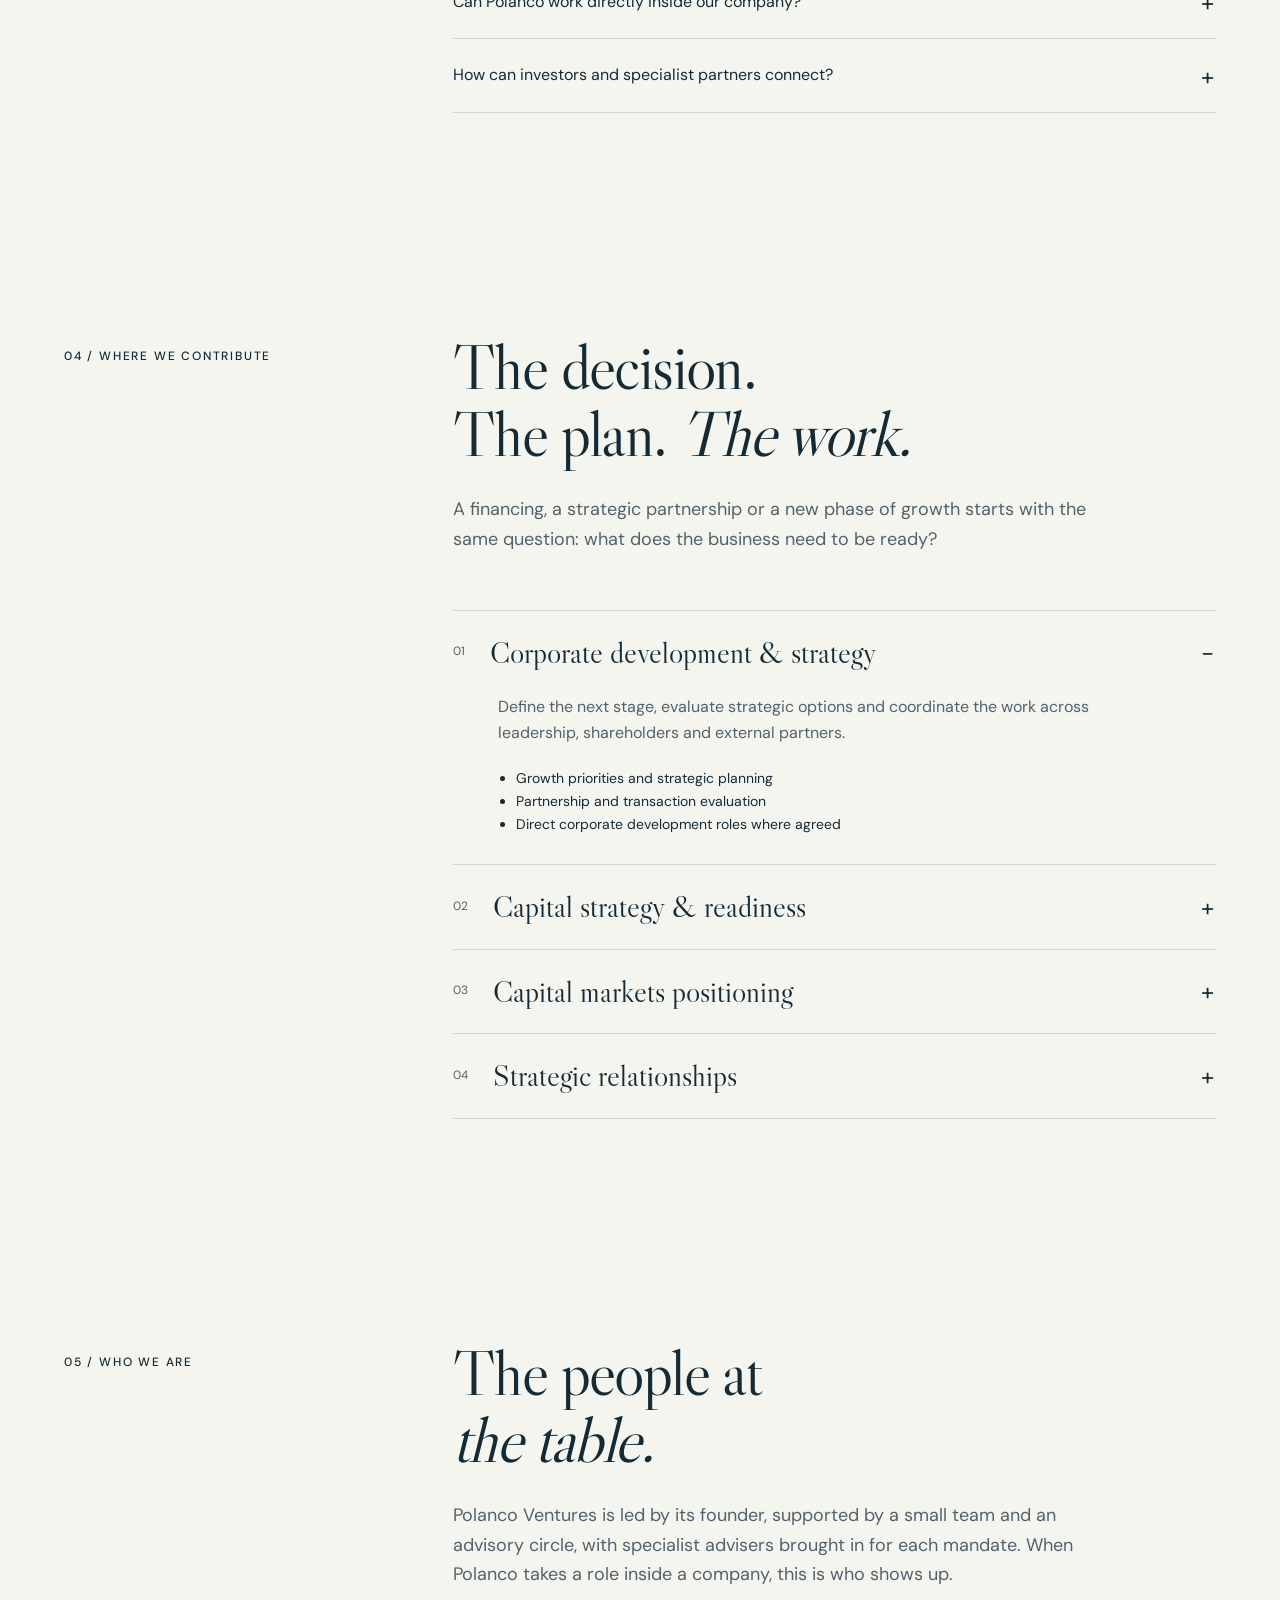
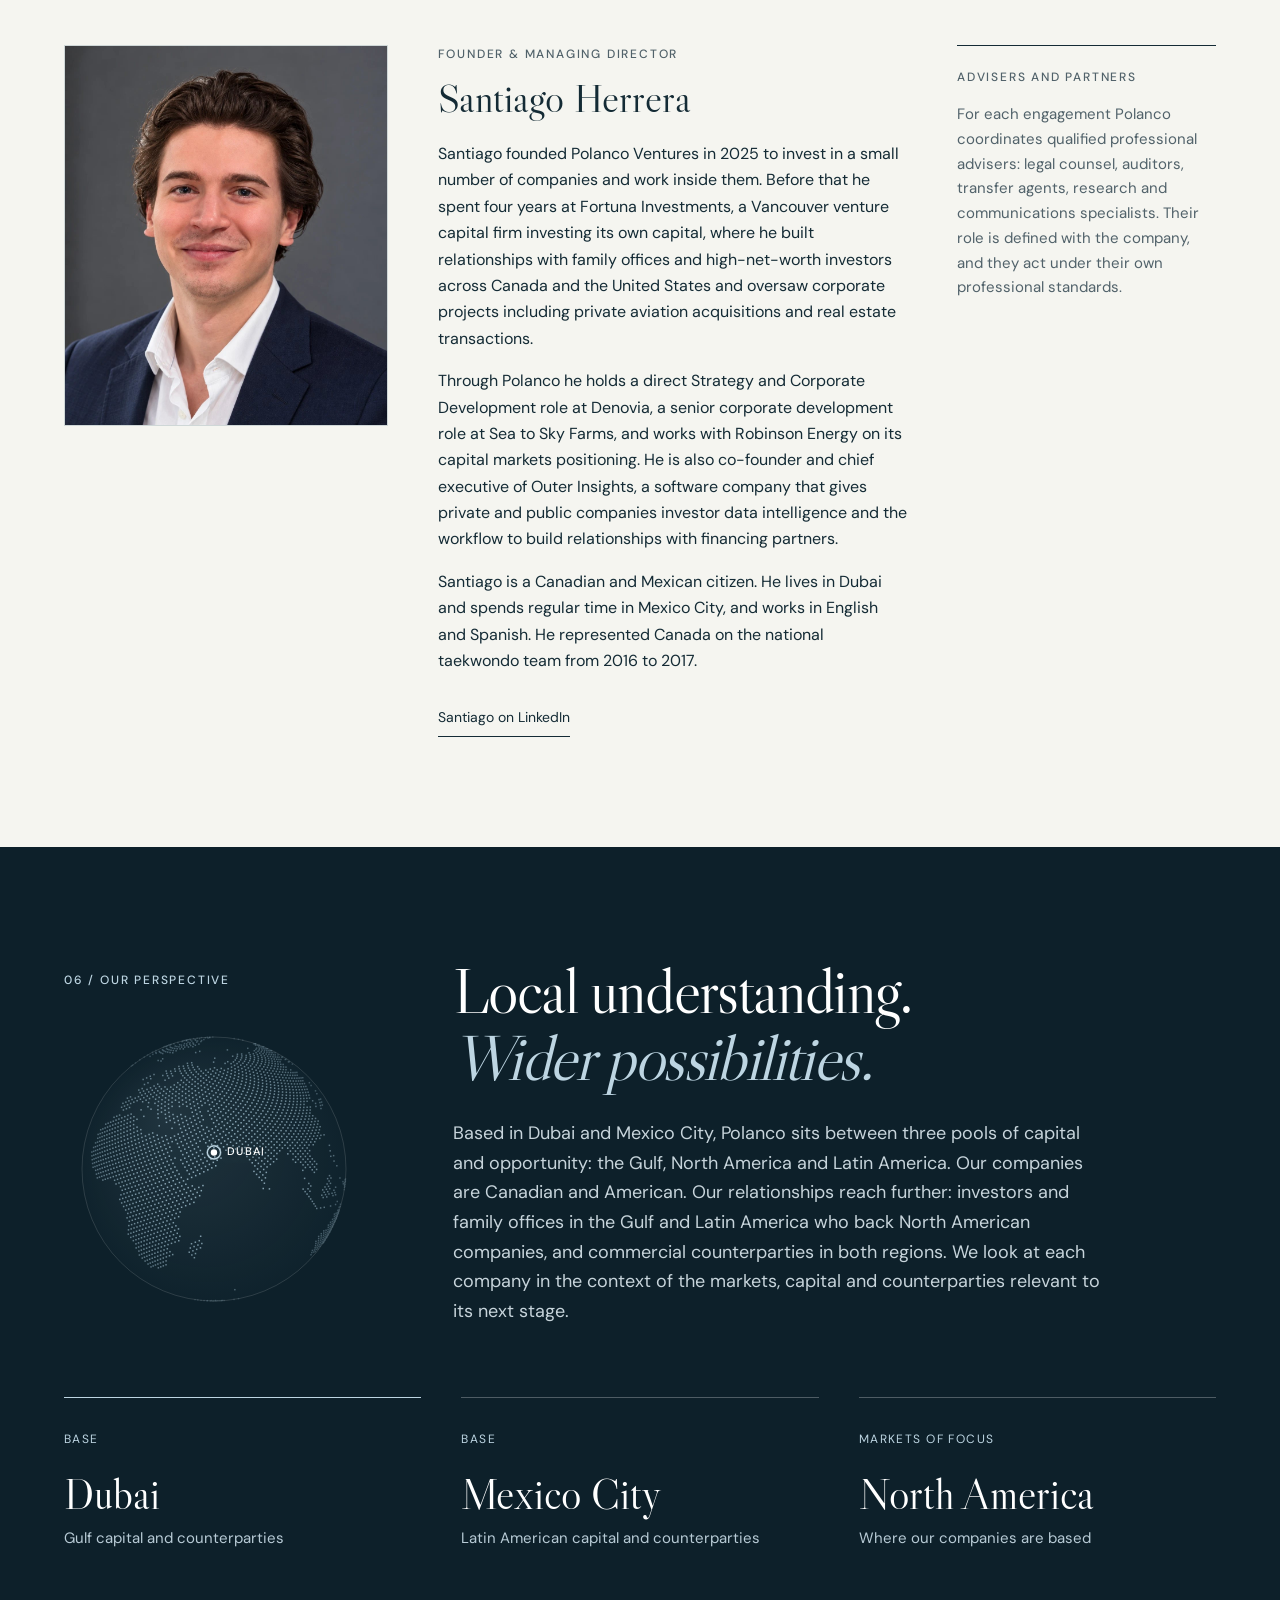
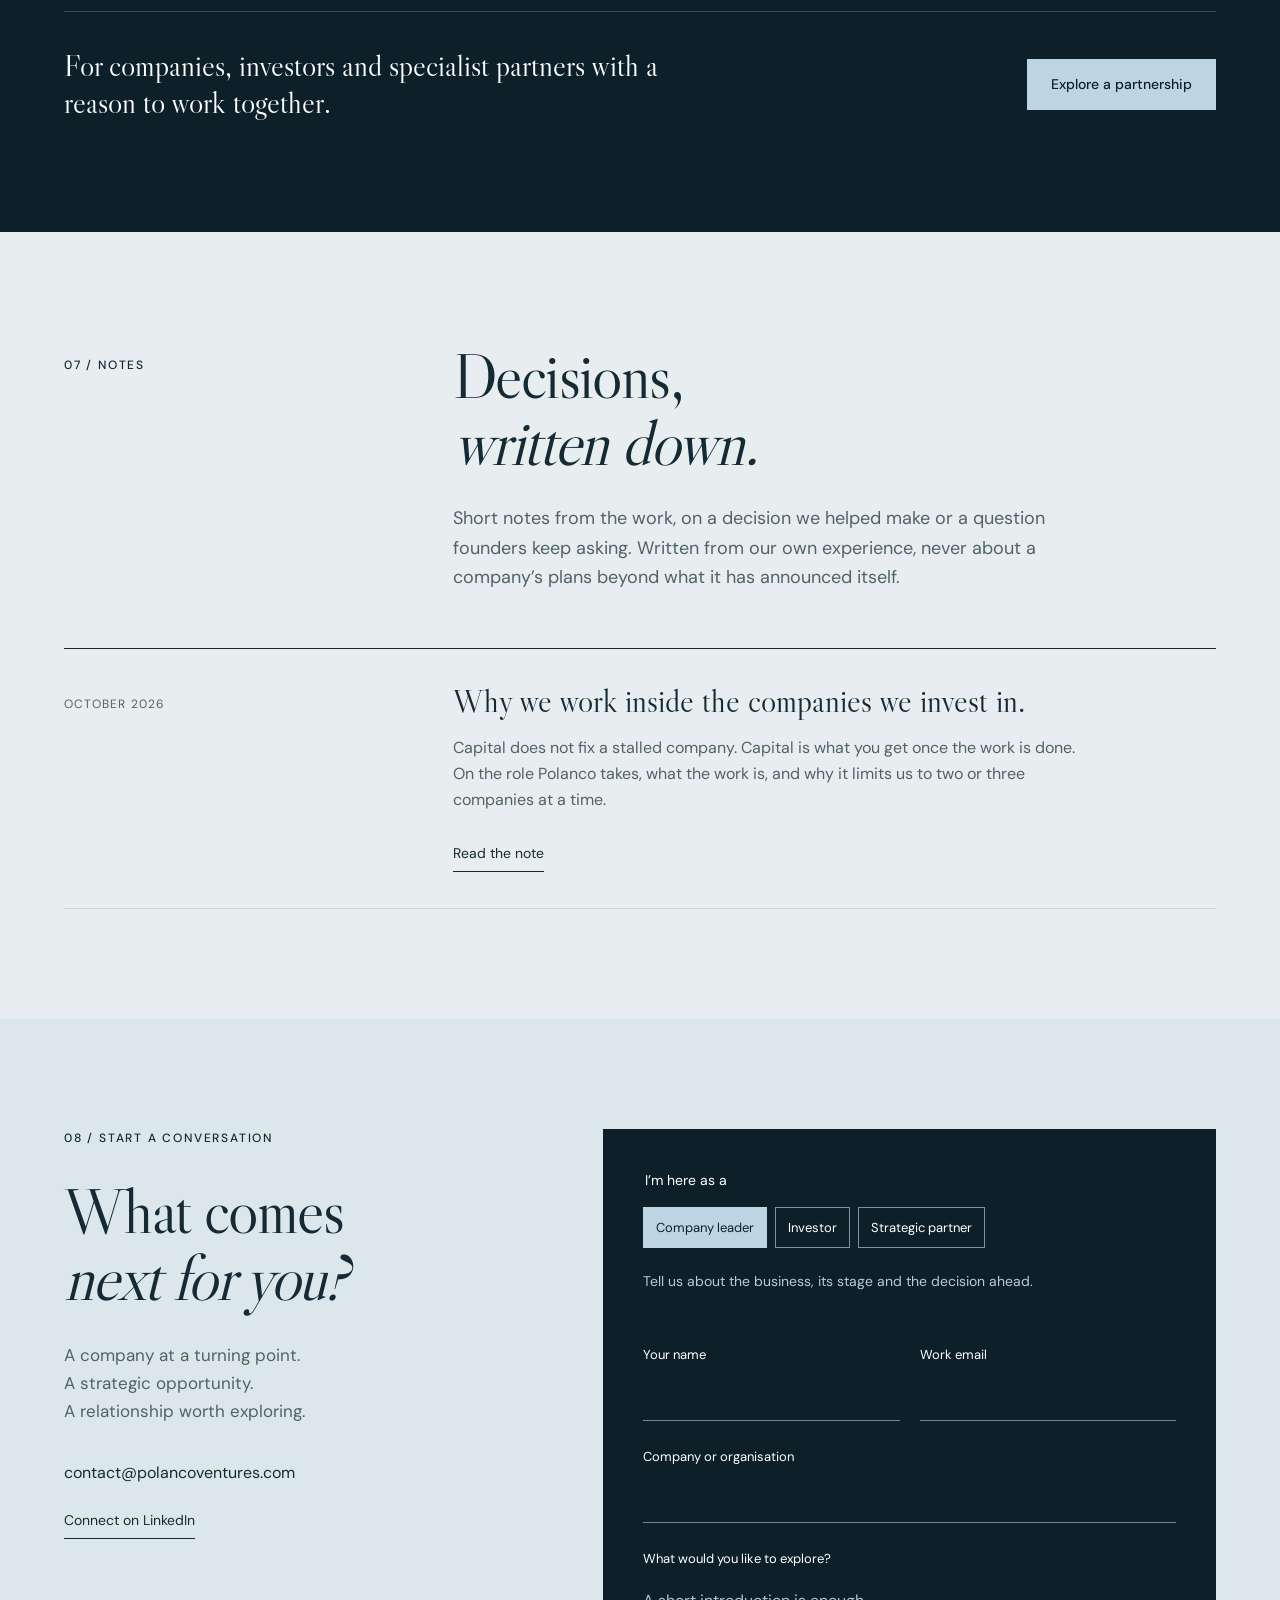
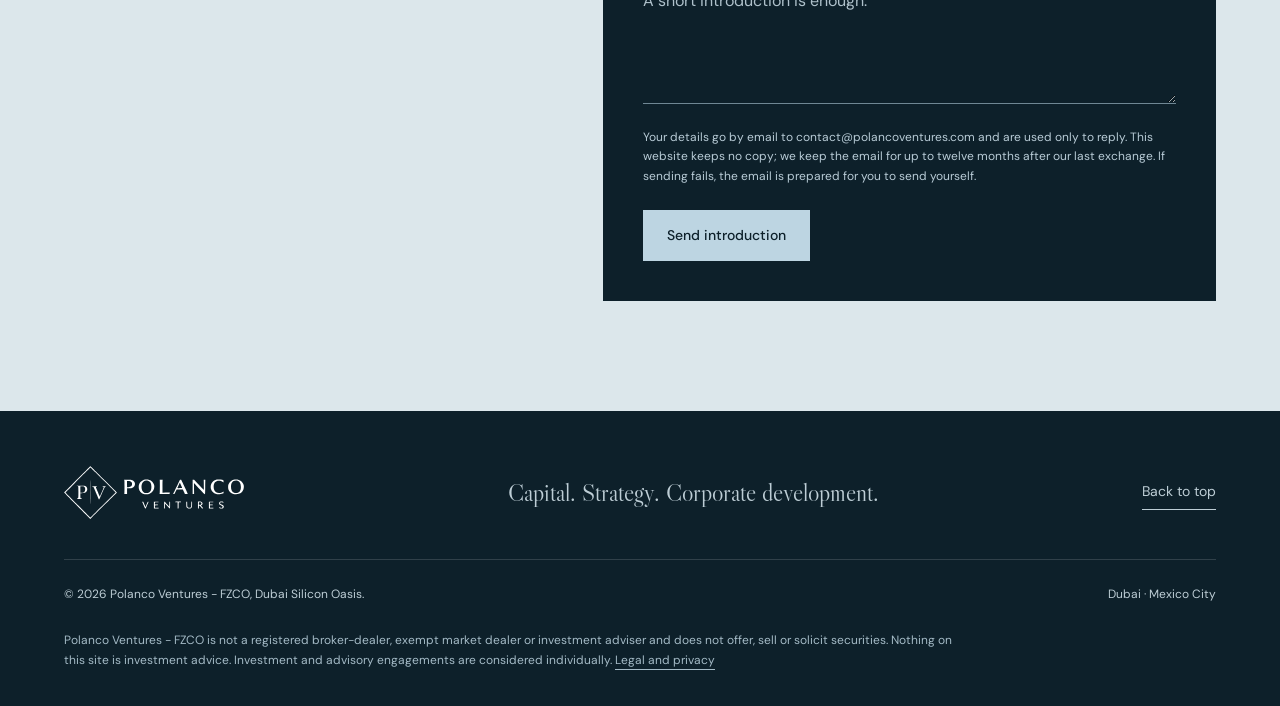
==== commit f14994b8: "Align home page link-preview descriptions with the hero label The og:description and twitter:descrip" ====
--- a/index.html
+++ b/index.html
@@ -4,7 +4,7 @@
 <meta charset="utf-8"><meta name="viewport" content="width=device-width, initial-scale=1">
 <title>Polanco Ventures | Capital, strategy &amp; corporate development</title>
 <meta name="description" content="Polanco Ventures invests selectively and works with leadership teams on corporate development, capital markets strategy and their next stage.">
-<meta property="og:title" content="Polanco Ventures | Invested in what comes next."><meta property="og:description" content="Investment, strategic advisory and direct corporate development roles, shaped around the company."><meta property="og:type" content="website"><meta property="og:url" content="https://www.polancoventures.com/"><meta property="og:image" content="https://www.polancoventures.com/assets/og.jpg"><meta name="twitter:card" content="summary_large_image"><meta name="twitter:title" content="Polanco Ventures | Invested in what comes next."><meta name="twitter:description" content="Investment, strategic advisory and direct corporate development roles, shaped around the company."><meta name="twitter:image" content="https://www.polancoventures.com/assets/og.jpg">
+<meta property="og:title" content="Polanco Ventures | Invested in what comes next."><meta property="og:description" content="Principal investment and direct corporate development roles, shaped around the company."><meta property="og:type" content="website"><meta property="og:url" content="https://www.polancoventures.com/"><meta property="og:image" content="https://www.polancoventures.com/assets/og.jpg"><meta name="twitter:card" content="summary_large_image"><meta name="twitter:title" content="Polanco Ventures | Invested in what comes next."><meta name="twitter:description" content="Principal investment and direct corporate development roles, shaped around the company."><meta name="twitter:image" content="https://www.polancoventures.com/assets/og.jpg">
 <link rel="icon" href="/favicon.ico" sizes="48x48"><link rel="icon" type="image/svg+xml" href="/assets/favicon.svg"><link rel="icon" type="image/png" sizes="32x32" href="/assets/favicon-32x32.png"><link rel="icon" type="image/png" sizes="192x192" href="/assets/favicon-192x192.png">
 <link rel="preload" href="assets/fonts/libre-caslon-display-latin-400-normal.woff2" as="font" type="font/woff2" crossorigin><link rel="preload" href="assets/fonts/dm-sans-latin-wght-normal.woff2" as="font" type="font/woff2" crossorigin>
 <link rel="canonical" href="https://www.polancoventures.com/"><link rel="alternate" hreflang="en" href="https://www.polancoventures.com/"><link rel="alternate" hreflang="es" href="https://www.polancoventures.com/es/"><link rel="alternate" hreflang="x-default" href="https://www.polancoventures.com/">
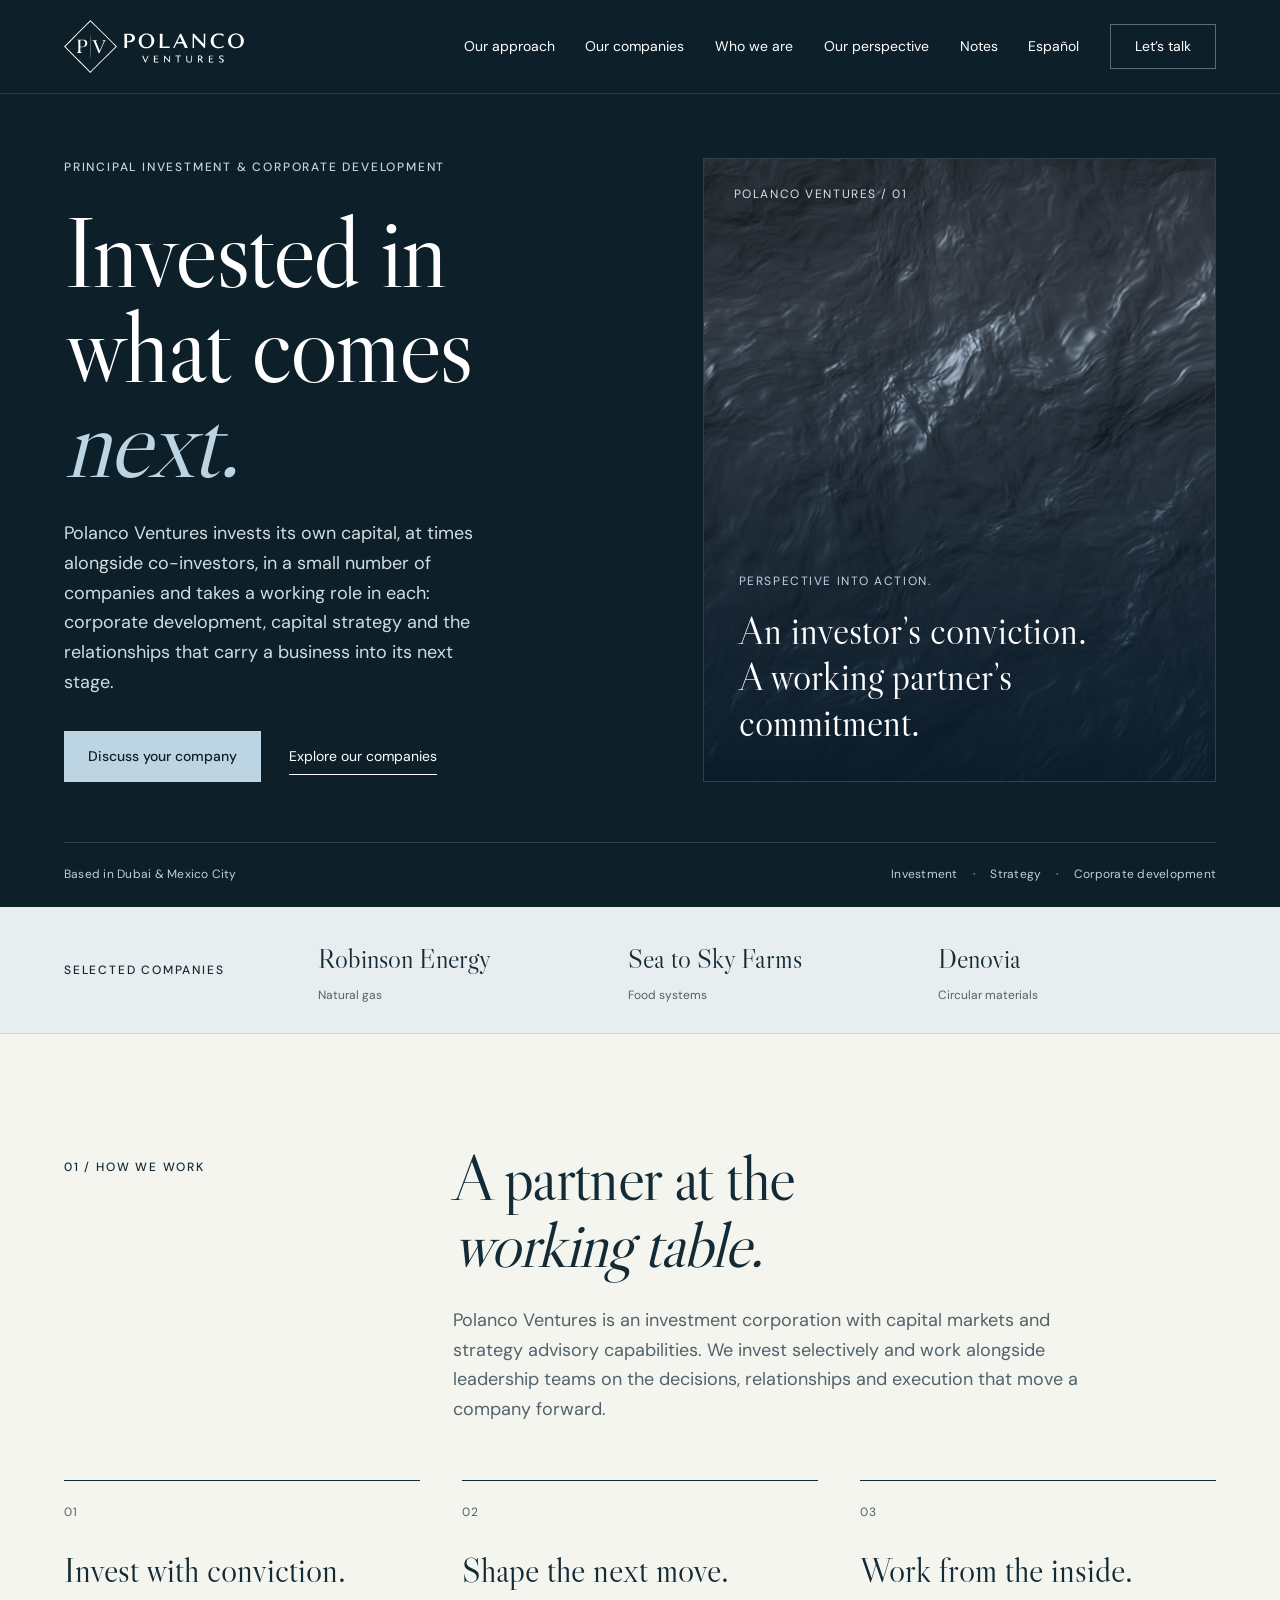
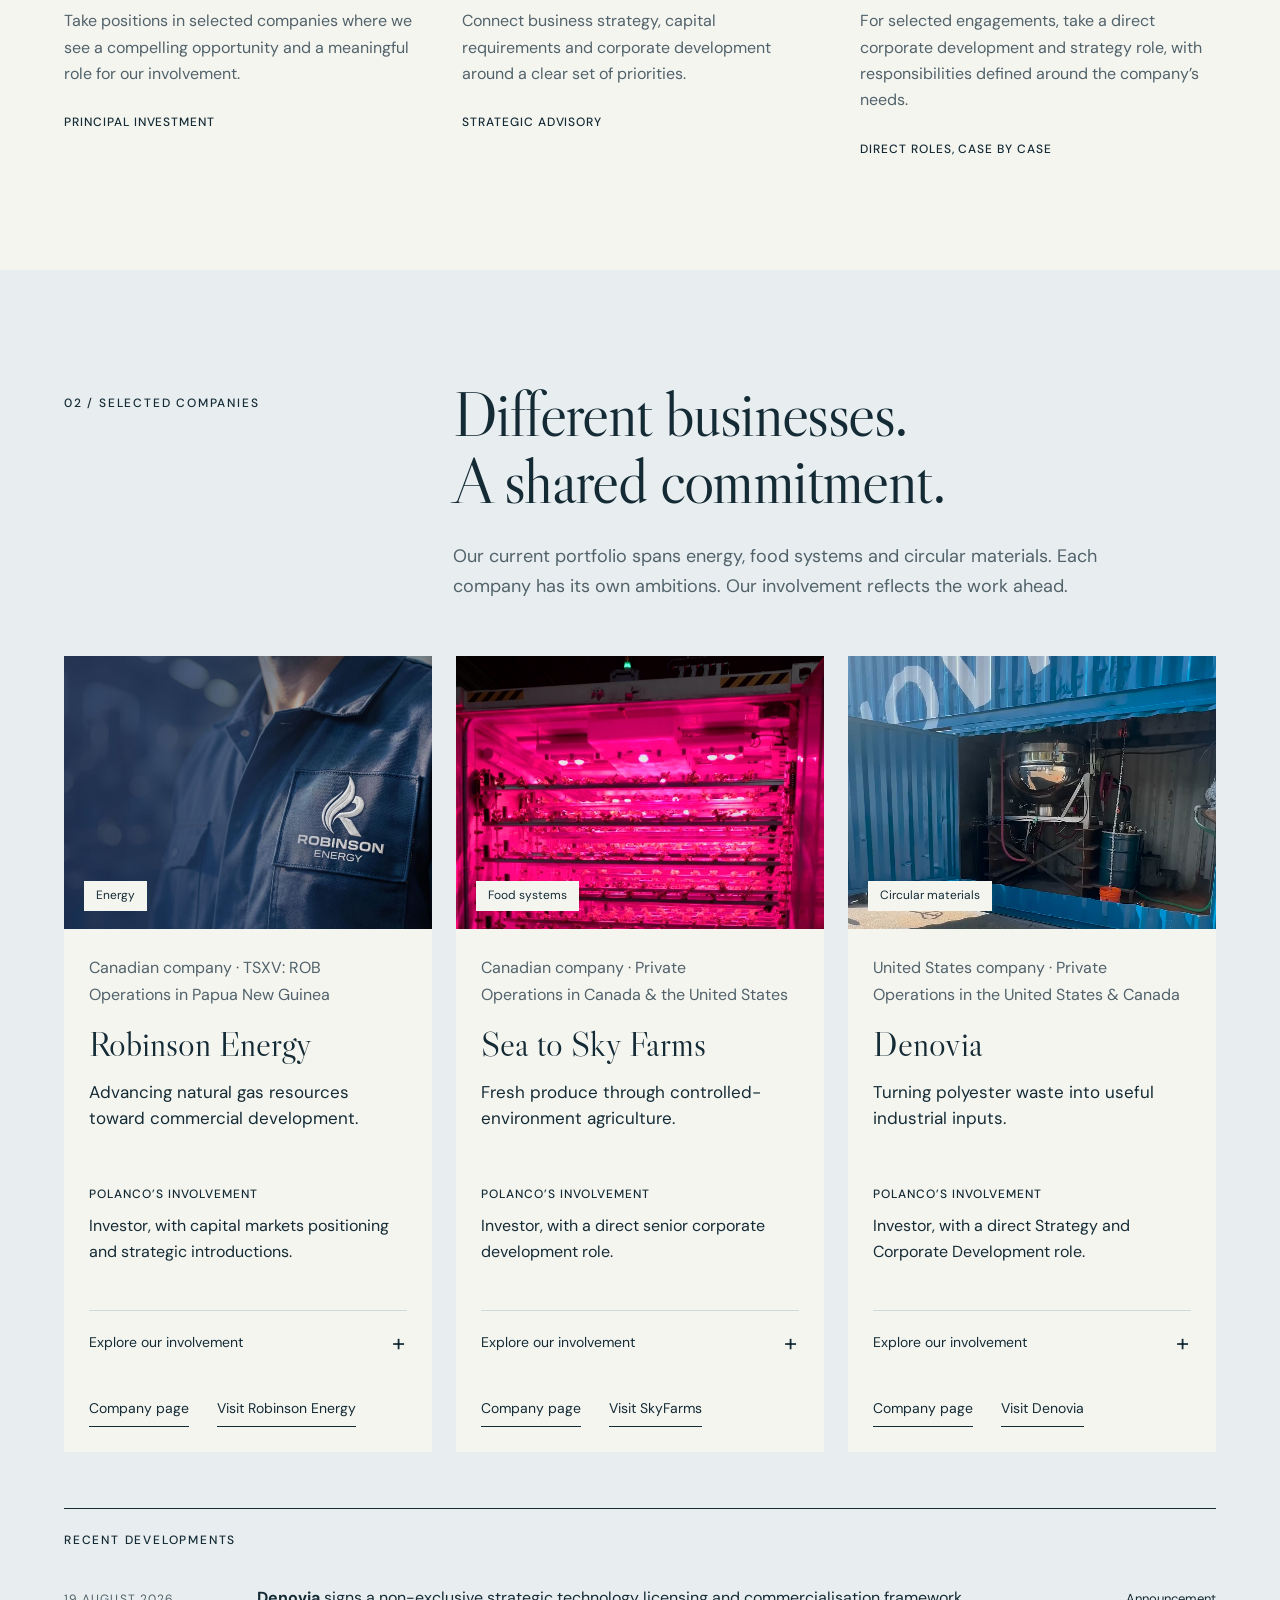
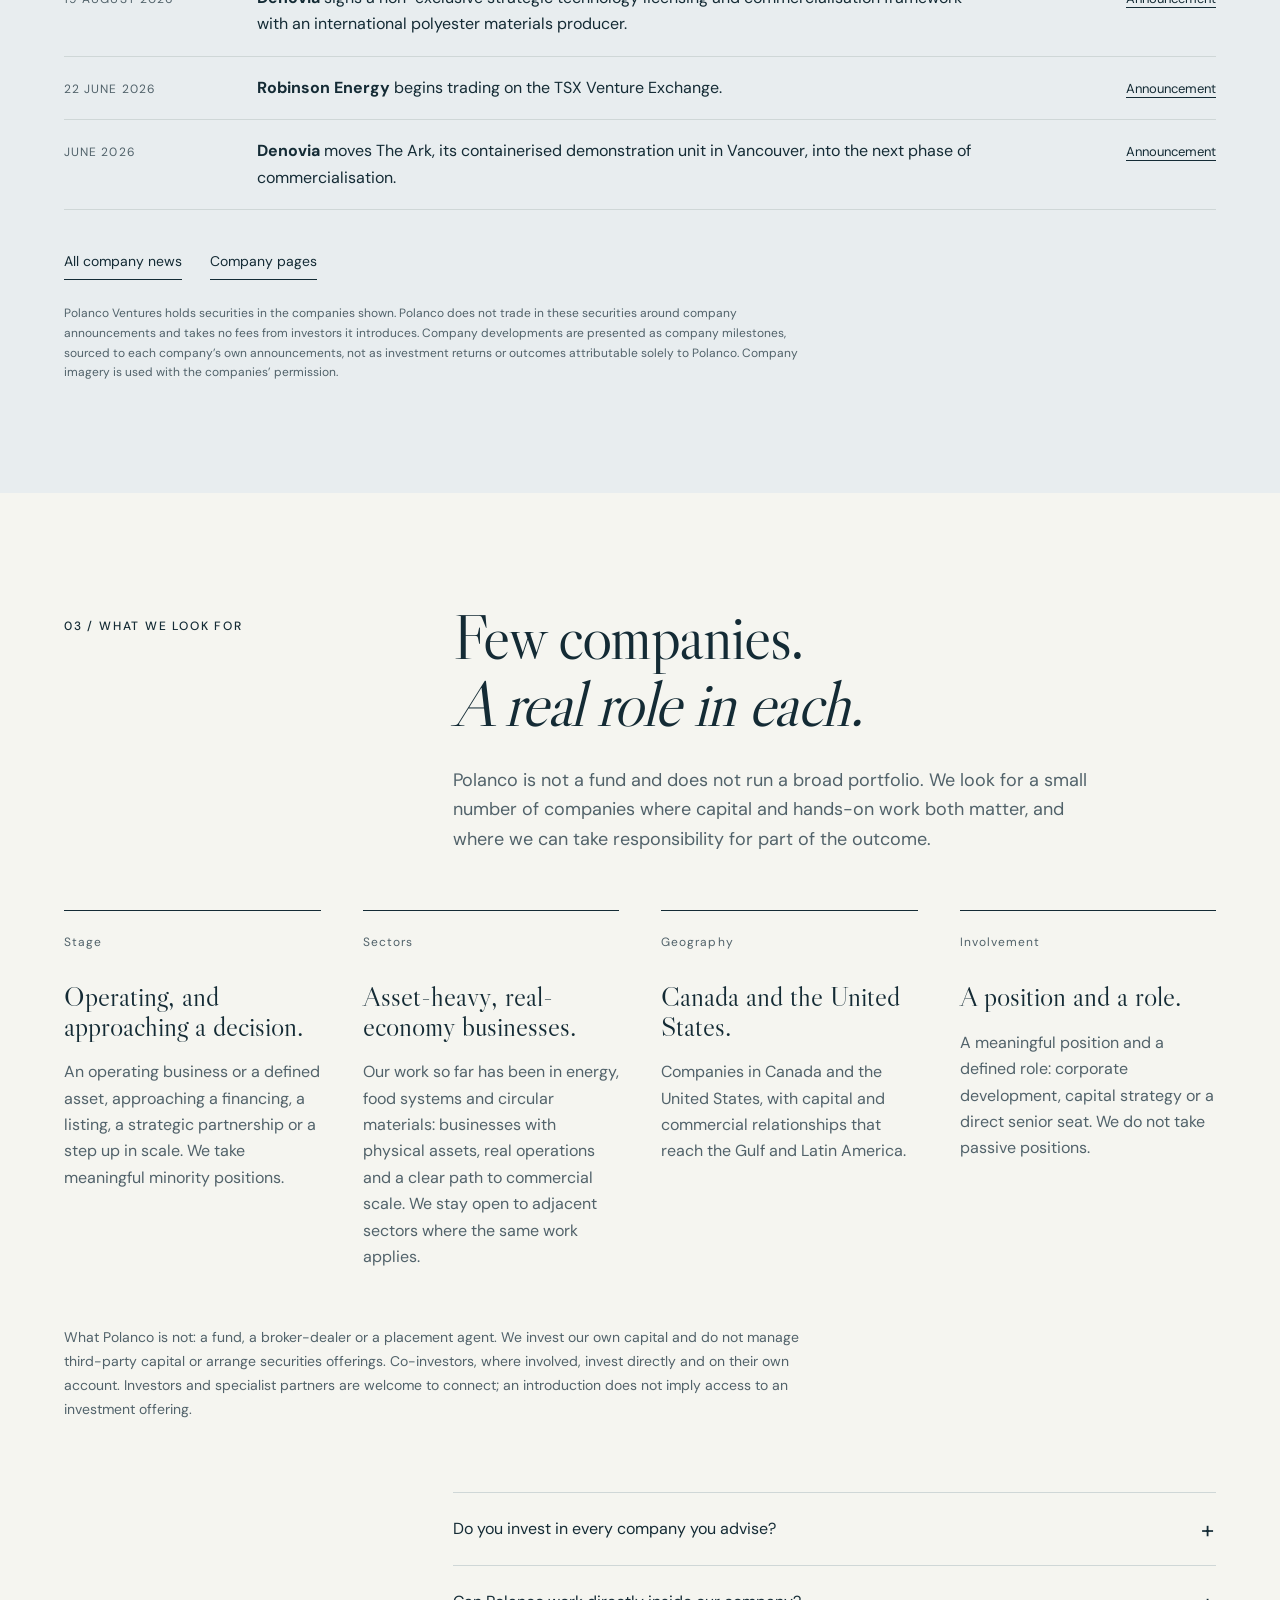
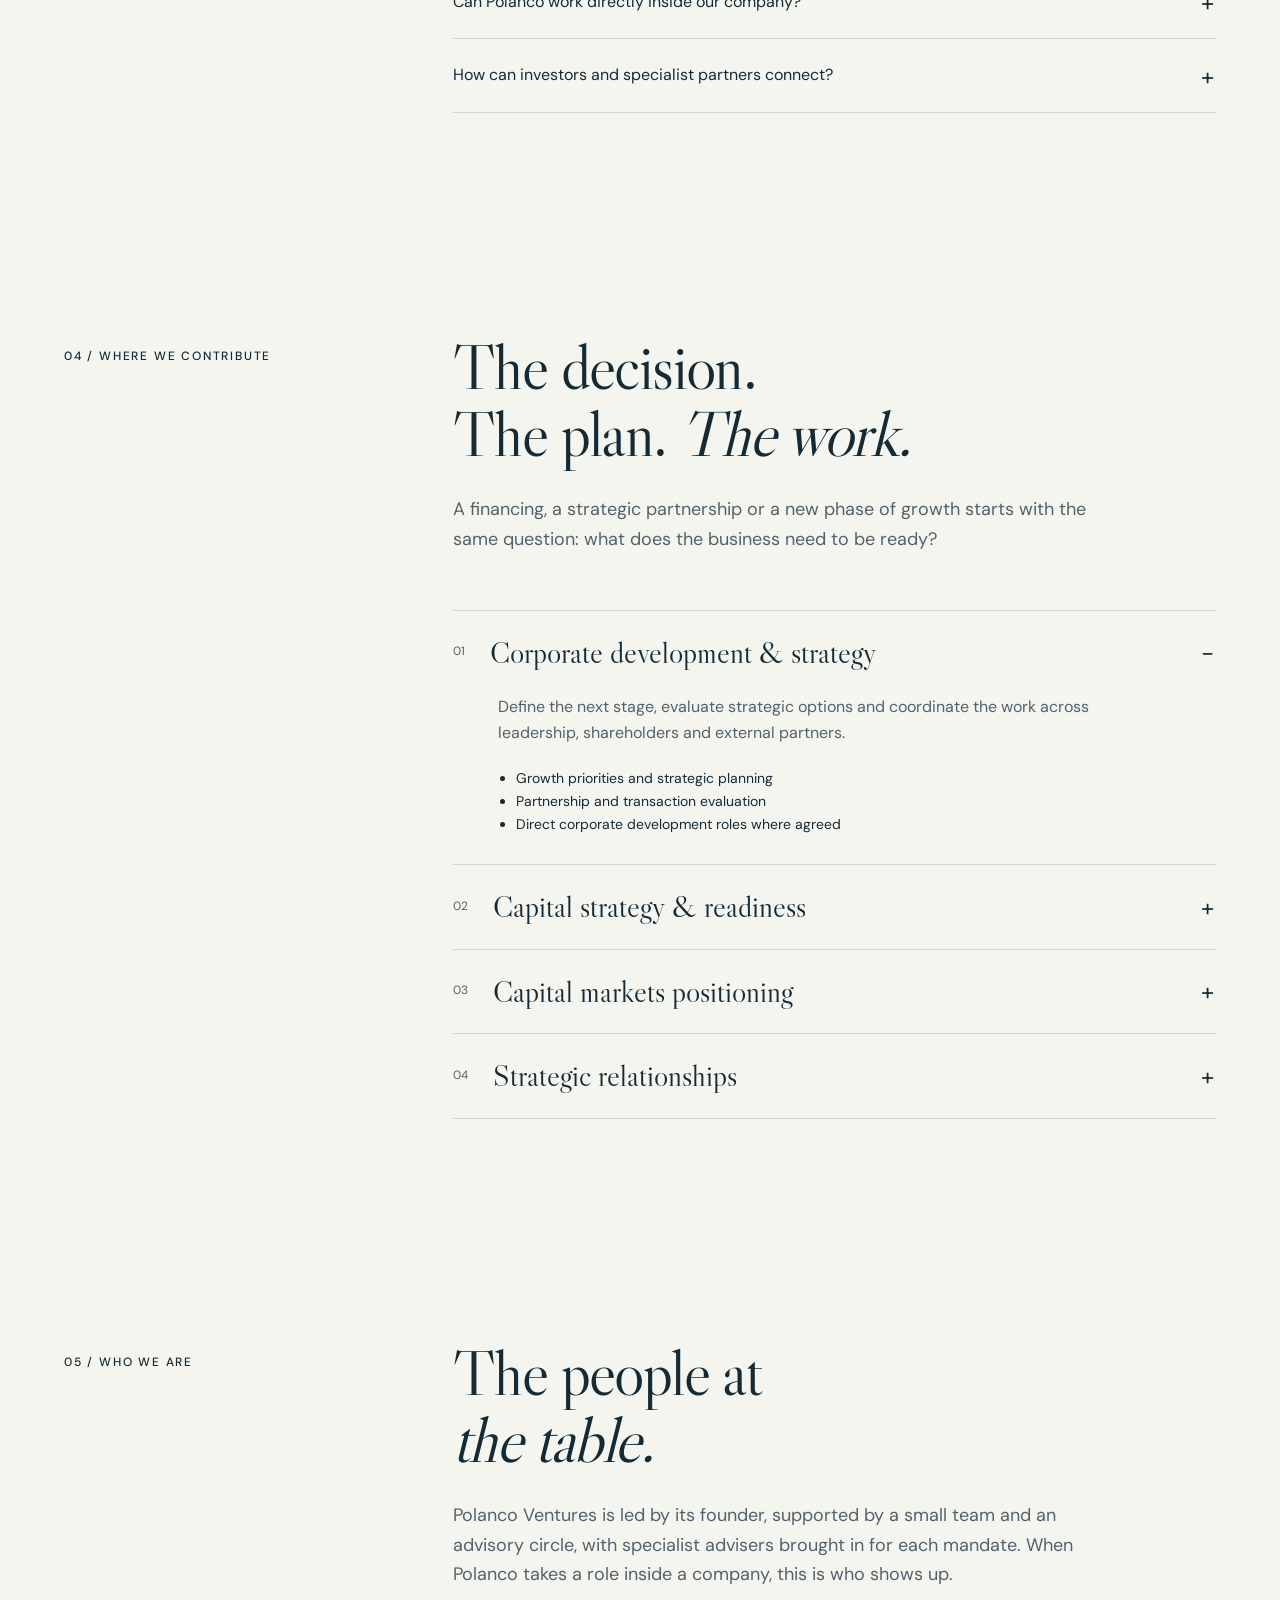
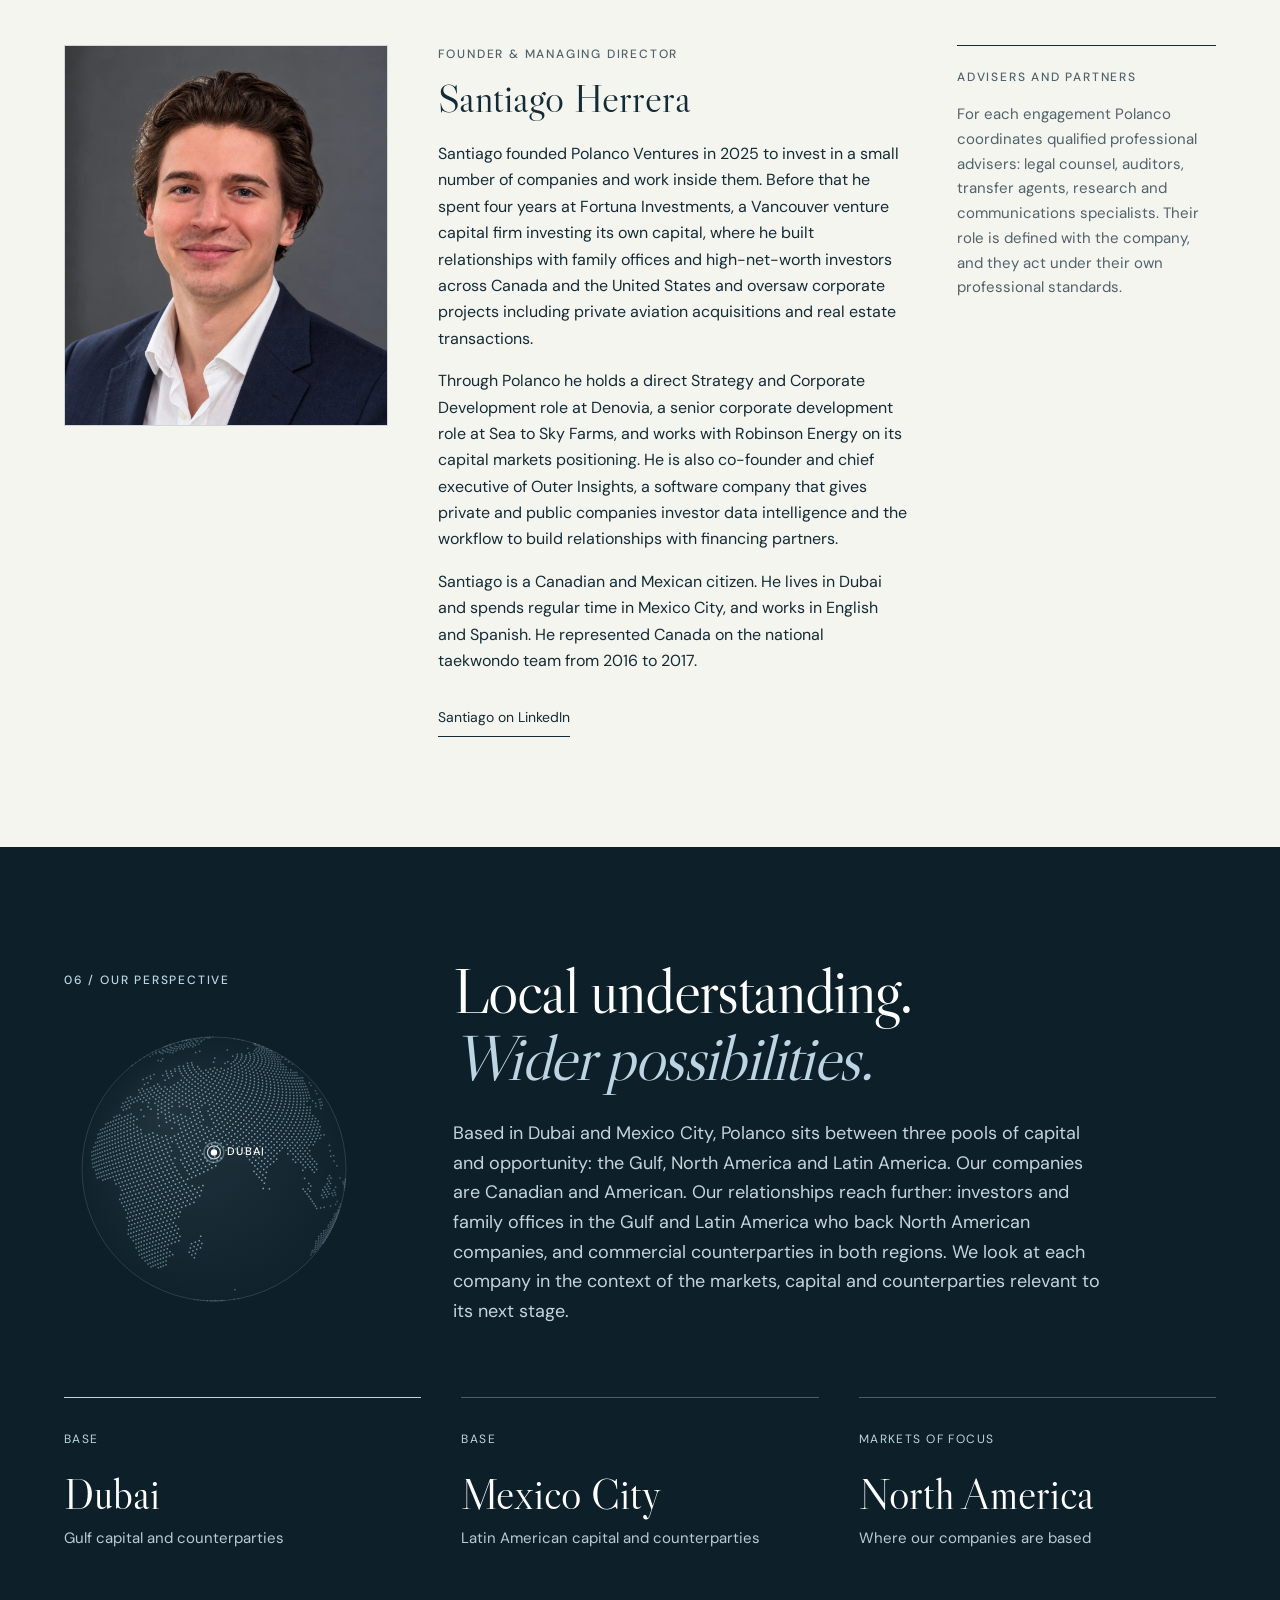
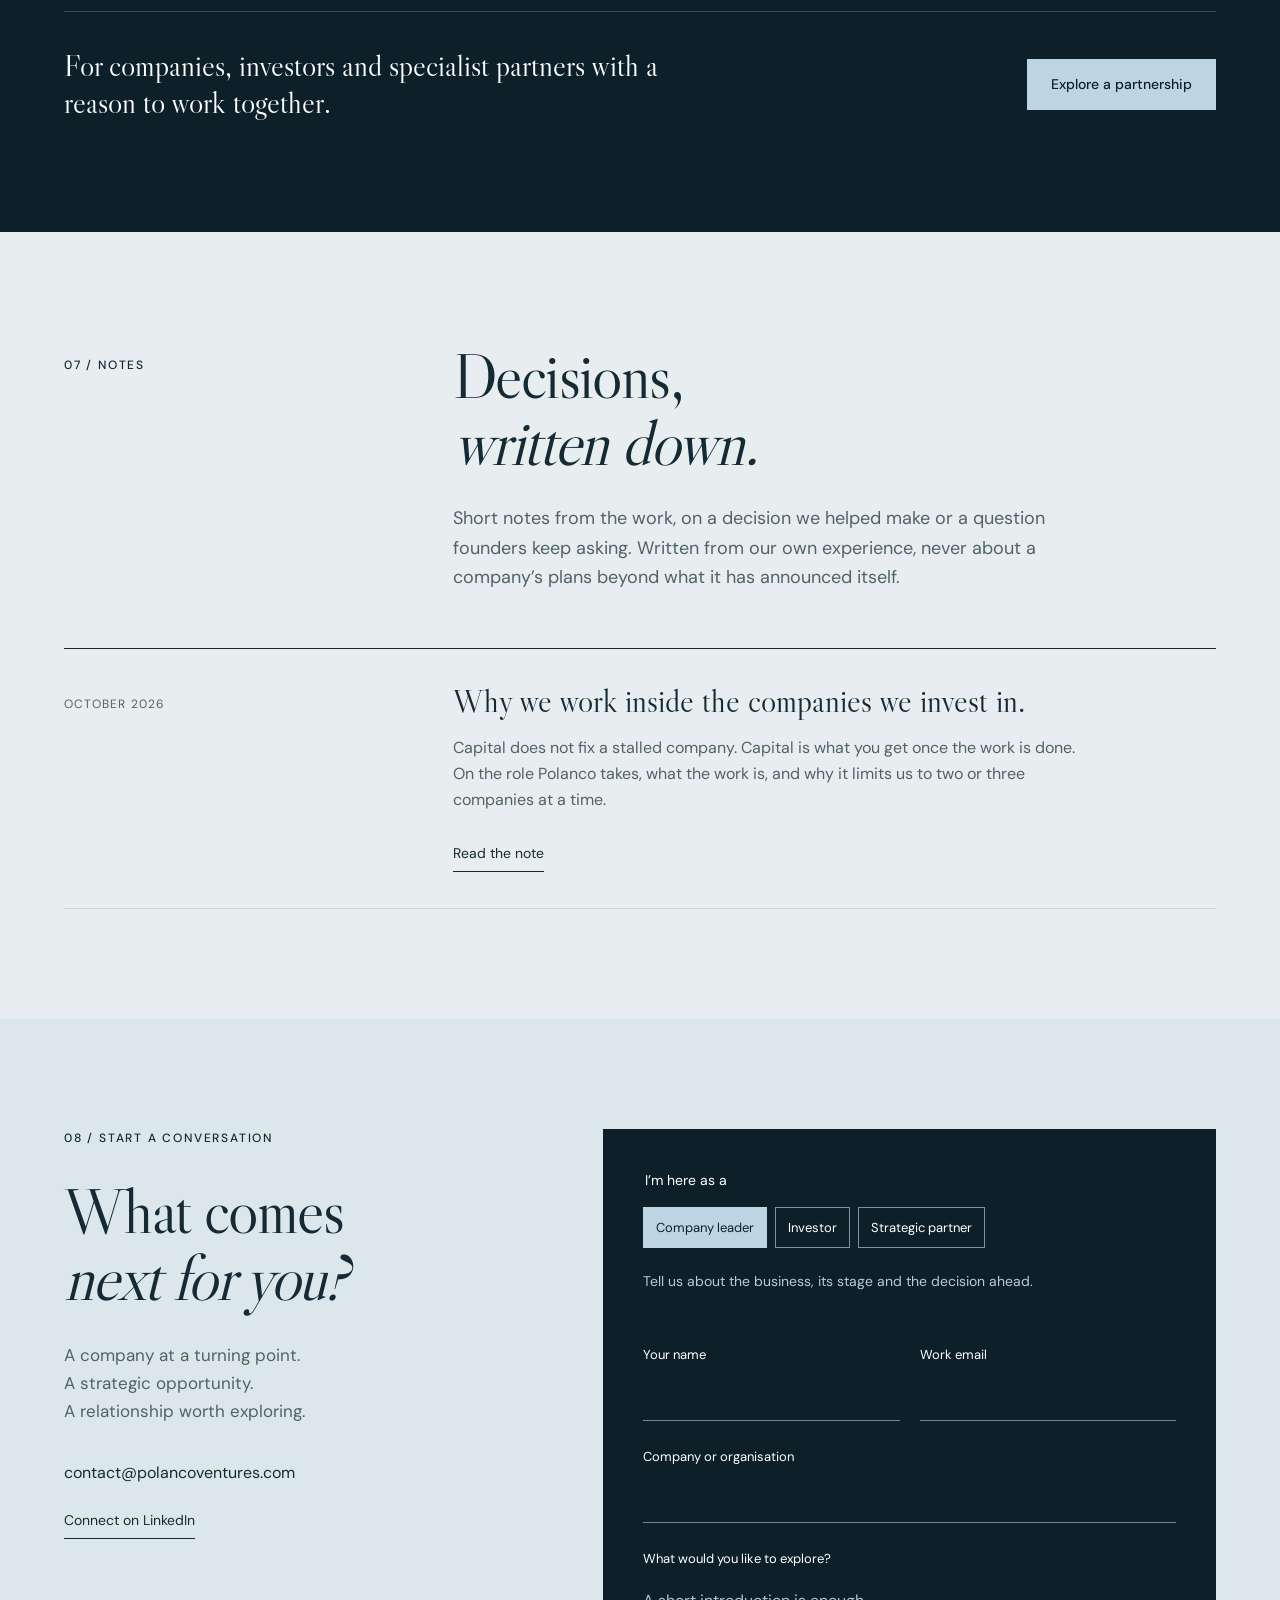
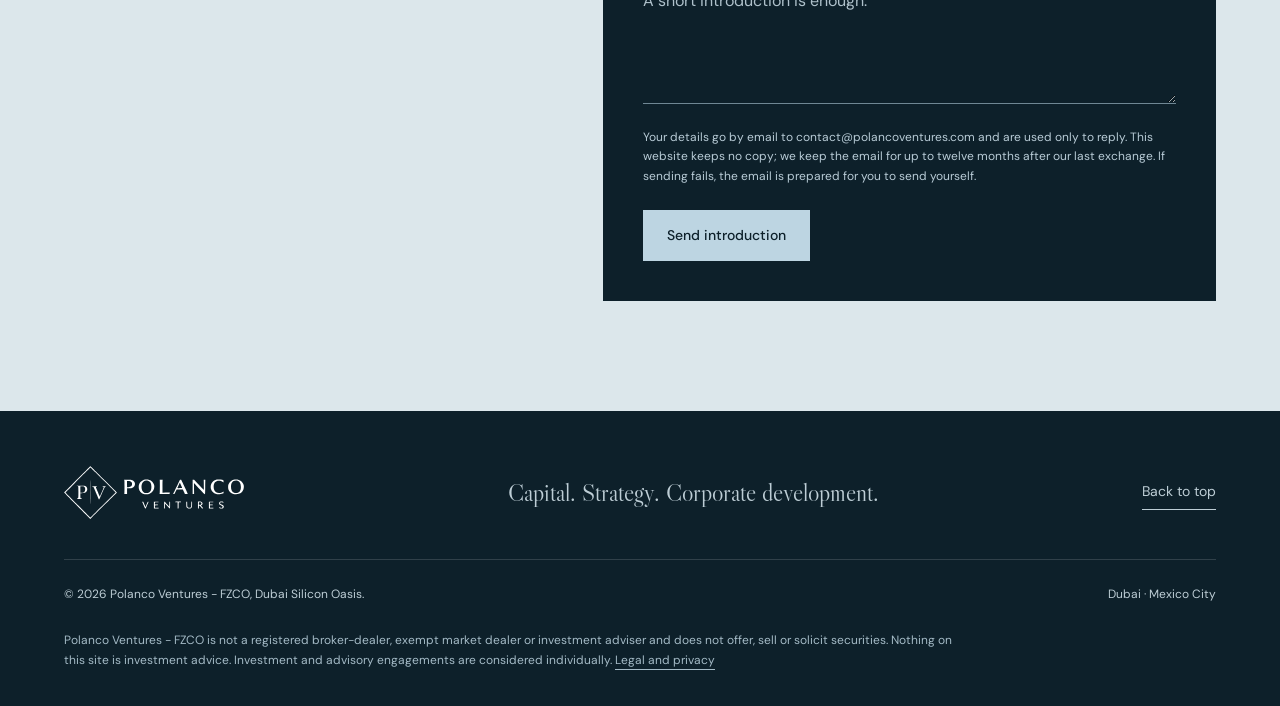
==== commit 1d763f45: "Add Robinson Energy PRL 68 Grant Offer milestone (6 October 2026) Robinson Energy announced on 6 Oct" ====
--- a/index.html
+++ b/index.html
@@ -25,7 +25,7 @@
 <section class="section approach" id="approach"><div class="section-top"><p class="eyebrow">01 / How we work</p><div><h2>A partner at the<br><em>working table.</em></h2><p class="intro">Polanco Ventures is an investment corporation with capital markets and strategy advisory capabilities. We invest selectively and work alongside leadership teams on the decisions, relationships and execution that move a company forward.</p></div></div><div class="model-grid"><article><span class="number">01</span><h3>Invest with conviction.</h3><p>Take positions in selected companies where we see a compelling opportunity and a meaningful role for our involvement.</p><span class="model-label">Principal investment</span></article><article><span class="number">02</span><h3>Shape the next move.</h3><p>Connect business strategy, capital requirements and corporate development around a clear set of priorities.</p><span class="model-label">Strategic advisory</span></article><article><span class="number">03</span><h3>Work from the inside.</h3><p>For selected engagements, take a direct corporate development and strategy role, with responsibilities defined around the company’s needs.</p><span class="model-label">Direct roles, case by case</span></article></div></section>
 <section class="section companies" id="companies"><div class="section-top"><p class="eyebrow">02 / Selected companies</p><div><h2>Different businesses.<br>A shared commitment.</h2><p class="intro">Our current portfolio spans energy, food systems and circular materials. Each company has its own ambitions. Our involvement reflects the work ahead.</p></div></div>
 <div class="portfolio-grid">
-<article class="company-card" id="robinson"><div class="company-image"><img src="assets/robinson.jpg" alt="Robinson Energy brand imagery" width="1920" height="1080" loading="lazy" data-drift><span>Energy</span></div><div class="company-body"><p class="company-meta">Canadian company · TSXV: ROB<br>Operations in Papua New Guinea</p><h3>Robinson Energy</h3><p class="company-summary">Advancing natural gas resources toward commercial development.</p><p class="role-label">Polanco’s involvement</p><p>Investor, with capital markets positioning and strategic introductions.</p><details><summary>Explore our involvement</summary><div><p>Robinson is developing natural gas discoveries in Papua New Guinea, with a longer-term pathway toward LNG export. Polanco’s focus is the company’s capital markets narrative and relevant strategic relationships.</p><div class="milestone"><span>Company milestone / 22 June 2026</span><p>Robinson Energy begins trading on the TSX Venture Exchange.</p><a href="https://www.newswire.ca/news-releases/robinson-energy-limited-commences-trading-on-the-tsx-venture-exchange-817737448.html" target="_blank" rel="noopener noreferrer">Read issuer announcement</a></div></div></details><div class="company-links"><a class="text-link company-link" href="companies/robinson-energy/">Company page</a><a class="text-link company-link" href="https://www.robinson-energy.com/" target="_blank" rel="noopener noreferrer">Visit Robinson Energy</a></div></div></article>
+<article class="company-card" id="robinson"><div class="company-image"><img src="assets/robinson.jpg" alt="Robinson Energy brand imagery" width="1920" height="1080" loading="lazy" data-drift><span>Energy</span></div><div class="company-body"><p class="company-meta">Canadian company · TSXV: ROB<br>Operations in Papua New Guinea</p><h3>Robinson Energy</h3><p class="company-summary">Advancing natural gas resources toward commercial development.</p><p class="role-label">Polanco’s involvement</p><p>Investor, with capital markets positioning and strategic introductions.</p><details><summary>Explore our involvement</summary><div><p>Robinson is developing natural gas discoveries in Papua New Guinea, with a longer-term pathway toward LNG export. Polanco’s focus is the company’s capital markets narrative and relevant strategic relationships.</p><div class="milestone"><span>Company milestone / 6 October 2026</span><p>Robinson Energy receives a Grant Offer for Petroleum Retention Licence 68, the Triceratops gas and condensate discovery in Papua New Guinea.</p><a href="https://www.newswire.ca/news-releases/robinson-energy-receives-grant-offer-for-prl-68-the-triceratops-gas-and-condensate-discovery-papua-new-guinea-889804785.html" target="_blank" rel="noopener noreferrer">Read issuer announcement</a></div><div class="milestone"><span>Company milestone / 22 June 2026</span><p>Robinson Energy begins trading on the TSX Venture Exchange.</p><a href="https://www.newswire.ca/news-releases/robinson-energy-limited-commences-trading-on-the-tsx-venture-exchange-817737448.html" target="_blank" rel="noopener noreferrer">Read issuer announcement</a></div></div></details><div class="company-links"><a class="text-link company-link" href="companies/robinson-energy/">Company page</a><a class="text-link company-link" href="https://www.robinson-energy.com/" target="_blank" rel="noopener noreferrer">Visit Robinson Energy</a></div></div></article>
 <article class="company-card" id="skyfarms"><div class="company-image"><img src="assets/skyfarms-facility.jpg" alt="Growing racks under LED grow lights at a SkyFarms facility" width="1280" height="960" loading="lazy"><video class="company-video" data-loop muted loop playsinline preload="none" poster="assets/skyfarms-facility.jpg" width="1280" height="960" aria-hidden="true"><source src="assets/skyfarms-facility.webm" type='video/webm; codecs="vp9"'><source src="assets/skyfarms-facility.mp4" type='video/mp4; codecs="avc1.640029"'></video><button class="video-toggle" type="button" aria-label="Pause video" hidden><span></span></button><span>Food systems</span></div><div class="company-body"><p class="company-meta">Canadian company · Private<br>Operations in Canada &amp; the United States</p><h3>Sea to Sky Farms</h3><p class="company-summary">Fresh produce through controlled-environment agriculture.</p><p class="role-label">Polanco’s involvement</p><p>Investor, with a direct senior corporate development role.</p><details><summary>Explore our involvement</summary><div><p>Publicly presented as SkyFarms, the business combines controlled-environment growing with distribution. Its product range includes lettuce, basil, arugula and microgreens.</p><p>Our involvement spans strategy and corporate development, working alongside the company on its next stage.</p><a href="https://skyfarms.ca/products" target="_blank" rel="noopener noreferrer">Explore the product range</a></div></details><div class="company-links"><a class="text-link company-link" href="companies/sea-to-sky-farms/">Company page</a><a class="text-link company-link" href="https://skyfarms.ca" target="_blank" rel="noopener noreferrer">Visit SkyFarms</a></div></div></article>
 <article class="company-card" id="denovia"><div class="company-image"><img src="assets/denovia-facility.jpg" alt="Denovia processing equipment inside a branded shipping container" width="1080" height="810" loading="lazy"><video class="company-video" data-loop muted loop playsinline preload="none" poster="assets/denovia-facility.jpg" width="1080" height="810" aria-hidden="true"><source src="assets/denovia-facility.webm" type='video/webm; codecs="vp9"'><source src="assets/denovia-facility.mp4" type='video/mp4; codecs="avc1.640029"'></video><button class="video-toggle" type="button" aria-label="Pause video" hidden><span></span></button><span>Circular materials</span></div><div class="company-body"><p class="company-meta">United States company · Private<br>Operations in the United States &amp; Canada</p><h3>Denovia</h3><p class="company-summary">Turning polyester waste into useful industrial inputs.</p><p class="role-label">Polanco’s involvement</p><p>Investor, with a direct Strategy and Corporate Development role.</p><details><summary>Explore our involvement</summary><div><p>Denovia Inc. is a United States company developing a depolymerisation process for polyester waste, including textiles and PET, with pilot operations in Vancouver, Canada.</p><p>Our involvement spans strategy and corporate development as the business advances toward commercialisation.</p><div class="milestone"><span>Company milestone / 19 August 2026</span><p>Denovia signs a non-exclusive strategic technology licensing and commercialisation framework with an international polyester materials producer.</p><a href="https://www.globenewswire.com/news-release/2026/08/19/3348044/0/en/from-millions-to-billions-denovia-signs-strategic-framework-for-global-industrial-scale.html" target="_blank" rel="noopener noreferrer">Read company announcement</a></div><div class="milestone"><span>Company milestone / June 2026</span><p>Denovia moves The Ark, its containerised demonstration unit in Vancouver, into the next phase of commercialisation.</p><a href="https://www.newswire.ca/news-releases/denovia-advances-the-ark-from-launch-to-commercial-scale-up-targeting-the-trillion-dollar-plastic-and-textile-waste-opportunity-898888619.html" target="_blank" rel="noopener noreferrer">Read company announcement</a></div><a href="https://denovialabs.com/" target="_blank" rel="noopener noreferrer">Explore the technology</a></div></details><div class="company-links"><a class="text-link company-link" href="companies/denovia/">Company page</a><a class="text-link company-link" href="https://denovialabs.com/" target="_blank" rel="noopener noreferrer">Visit Denovia</a></div></div></article>
 </div><div class="recent"><p class="eyebrow">Recent developments</p><ol><li><time datetime="2026-08-19">19 August 2026</time><p><a href="news/2026-08-19-denovia-licensing-framework/"><strong>Denovia</strong> signs a non-exclusive strategic technology licensing and commercialisation framework with an international polyester materials producer.</a></p><a href="https://www.globenewswire.com/news-release/2026/08/19/3348044/0/en/from-millions-to-billions-denovia-signs-strategic-framework-for-global-industrial-scale.html" target="_blank" rel="noopener noreferrer">Announcement</a></li><li><time datetime="2026-06-22">22 June 2026</time><p><a href="news/2026-06-22-robinson-energy-tsxv-listing/"><strong>Robinson Energy</strong> begins trading on the TSX Venture Exchange.</a></p><a href="https://www.newswire.ca/news-releases/robinson-energy-limited-commences-trading-on-the-tsx-venture-exchange-817737448.html" target="_blank" rel="noopener noreferrer">Announcement</a></li><li><time datetime="2026-06">June 2026</time><p><a href="news/2026-06-denovia-ark-commercialisation/"><strong>Denovia</strong> moves The Ark, its containerised demonstration unit in Vancouver, into the next phase of commercialisation.</a></p><a href="https://www.newswire.ca/news-releases/denovia-advances-the-ark-from-launch-to-commercial-scale-up-targeting-the-trillion-dollar-plastic-and-textile-waste-opportunity-898888619.html" target="_blank" rel="noopener noreferrer">Announcement</a></li></ol><div class="actions"><a class="text-link" href="news/">All company news</a><a class="text-link" href="companies/">Company pages</a></div></div><p class="portfolio-note">Polanco Ventures holds securities in the companies shown. Polanco does not trade in these securities around company announcements and takes no fees from investors it introduces. Company developments are presented as company milestones, sourced to each company’s own announcements, not as investment returns or outcomes attributable solely to Polanco. Company imagery is used with the companies’ permission.</p></section>
--- a/style.css
+++ b/style.css
@@ -41,7 +41,8 @@
 .source-link{font-size:15px!important;color:var(--muted)}
 @media(max-width:760px){.company-detail{grid-template-columns:1fr;gap:34px}.facts div{grid-template-columns:96px 1fr;gap:12px}.company-page .section-top,.company-index .section-top,.news-index .section-top{margin-bottom:36px}}
 .company-hero{margin:-5px 0 60px}
-.company-hero .company-image{aspect-ratio:2.3;min-height:0;height:auto}
+.company-hero .company-image{aspect-ratio:2.3;min-height:0;height:auto;width:100%;max-height:clamp(300px,50vh,600px)}
+.hero-anchored img{object-position:70% 78%}
 .company-hero figcaption{font-size:13px;color:var(--muted);margin-top:12px;line-height:1.6}
 .company-thumb img{display:block;width:100%;height:auto;aspect-ratio:1.5;object-fit:cover;margin-bottom:14px}
 .company-thumb a{display:block}
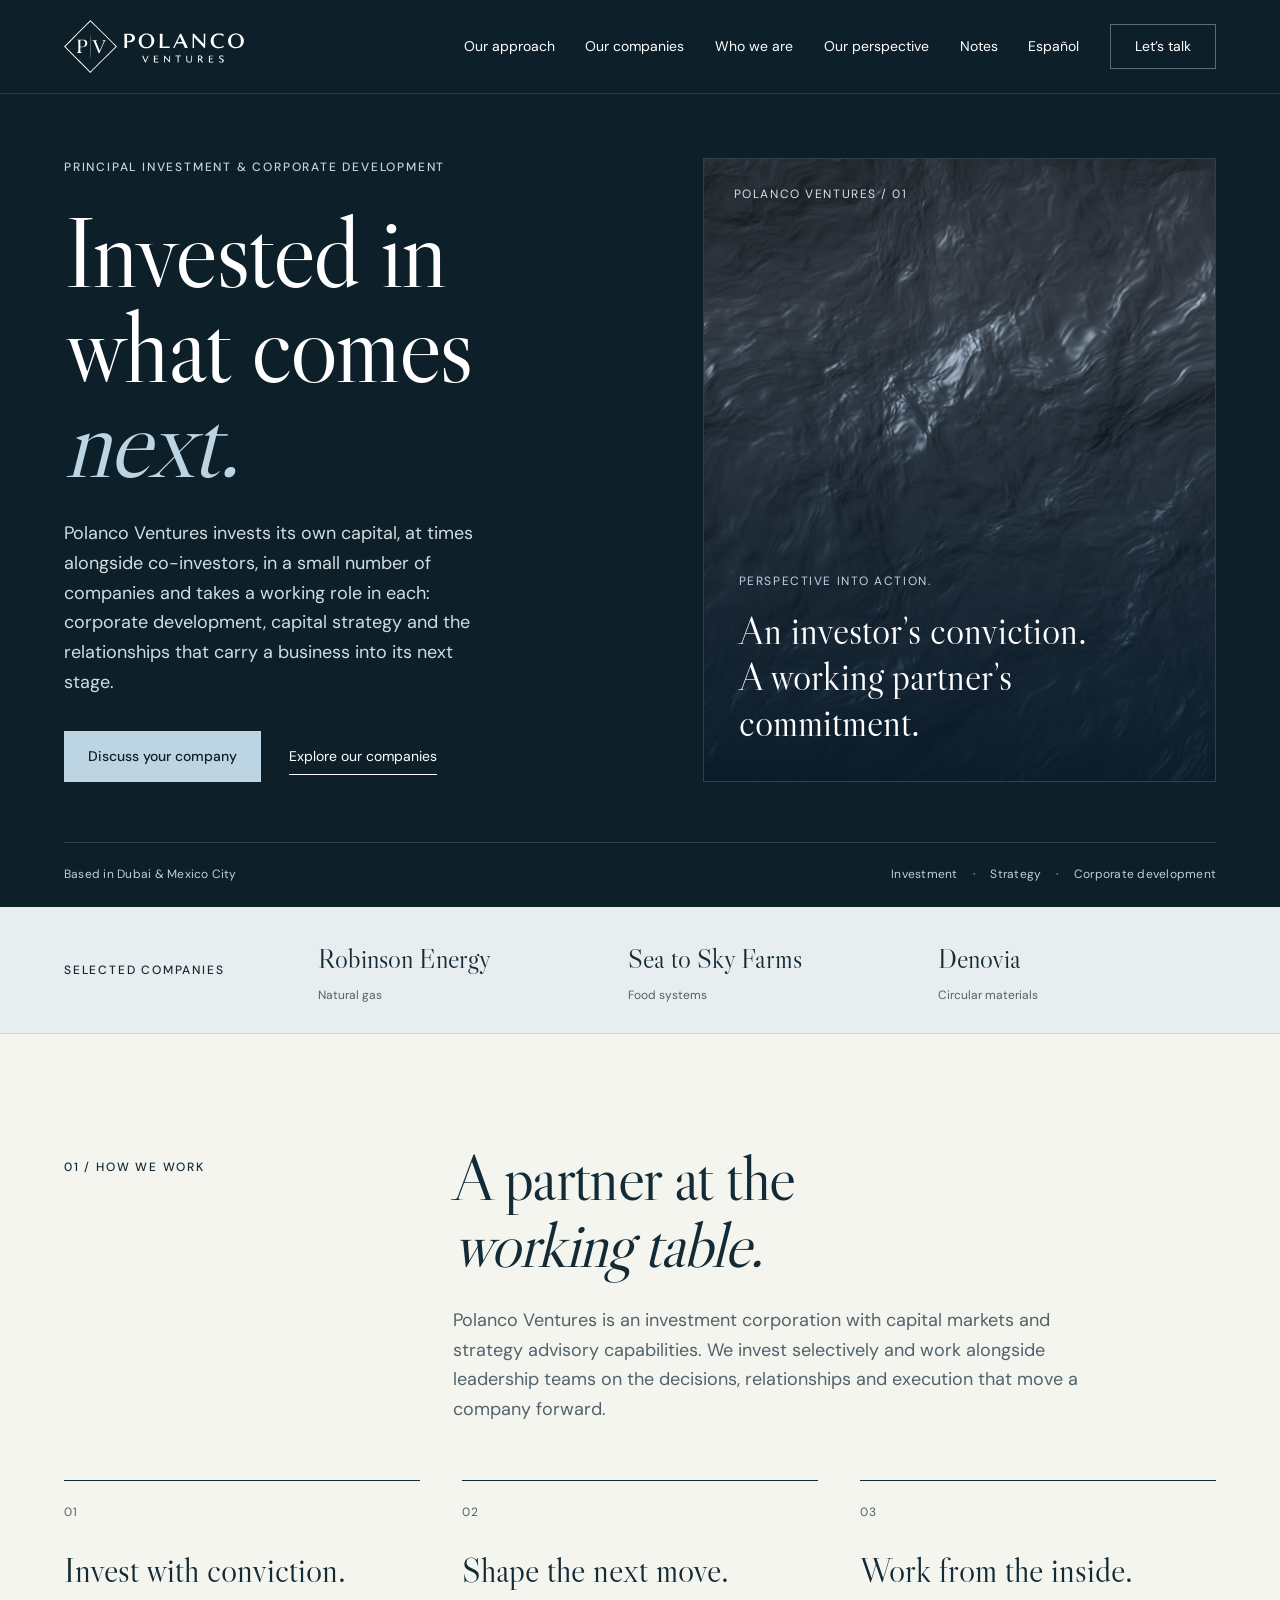
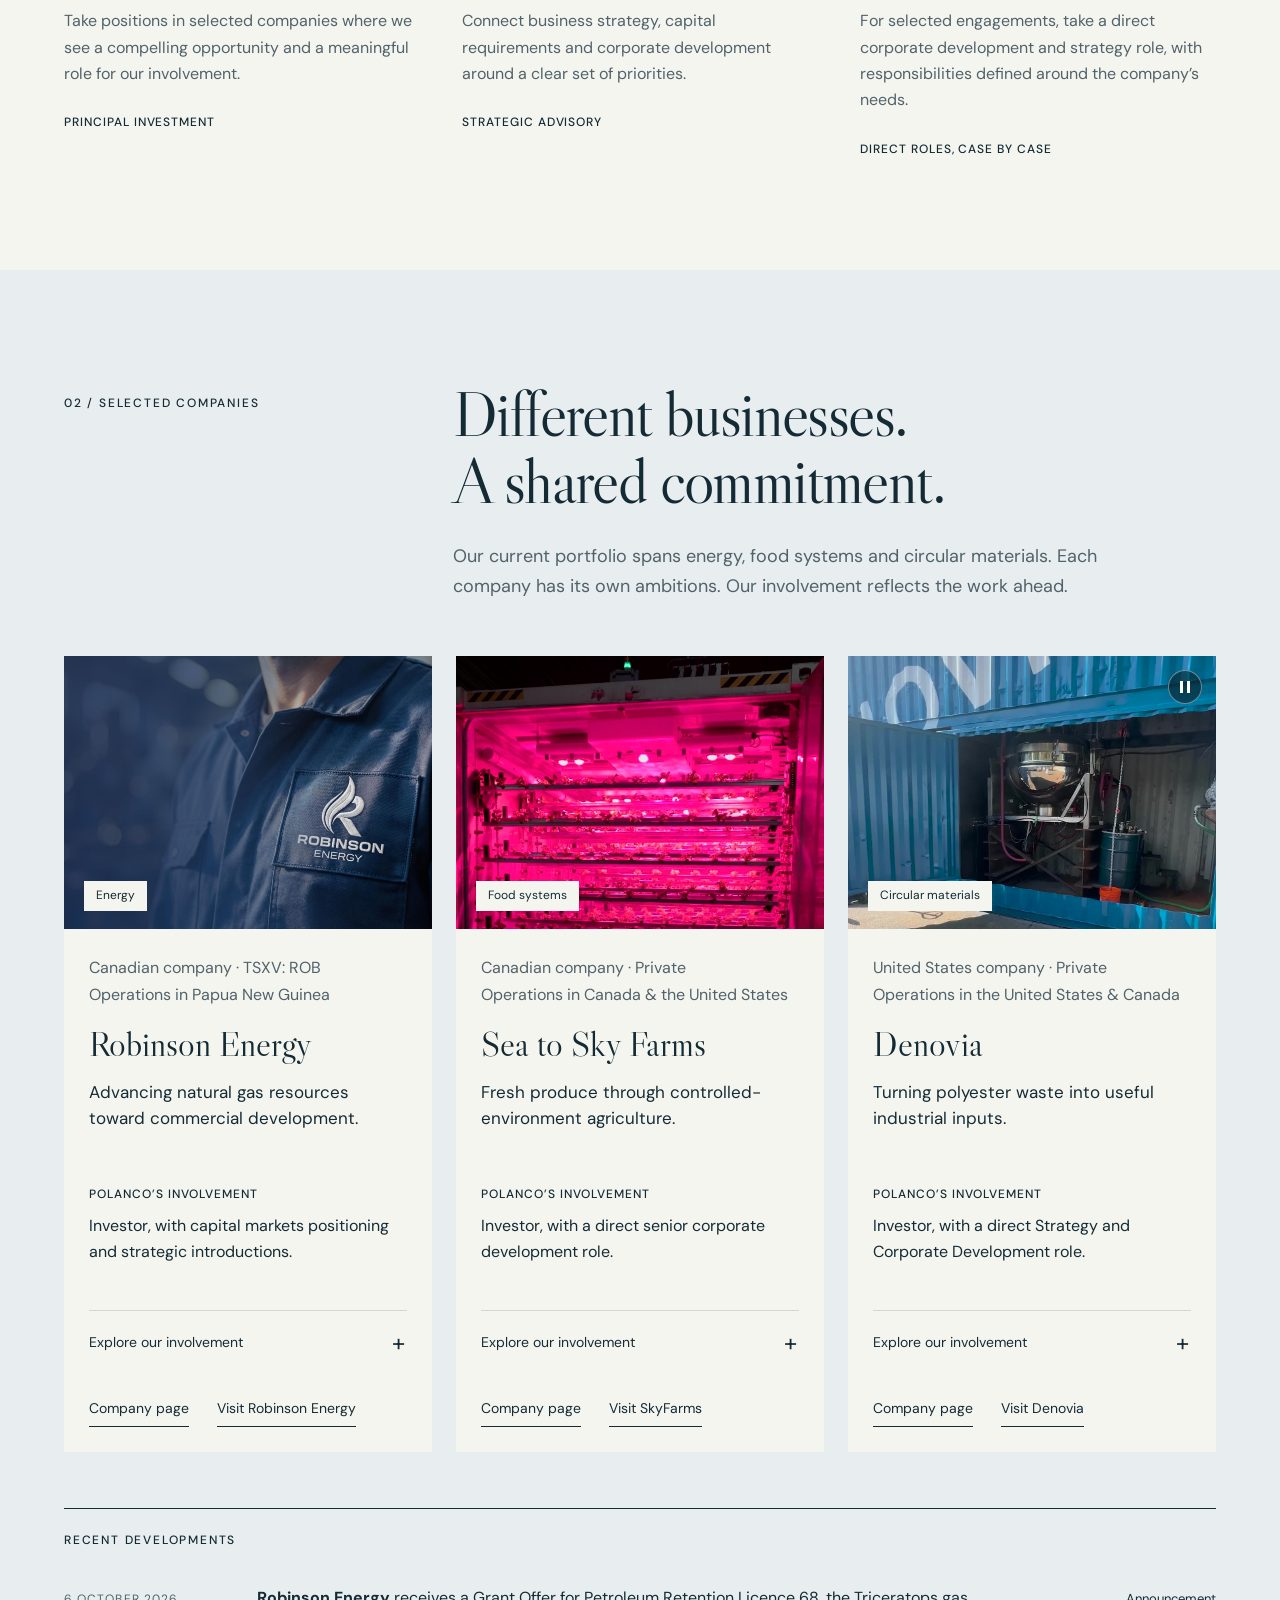
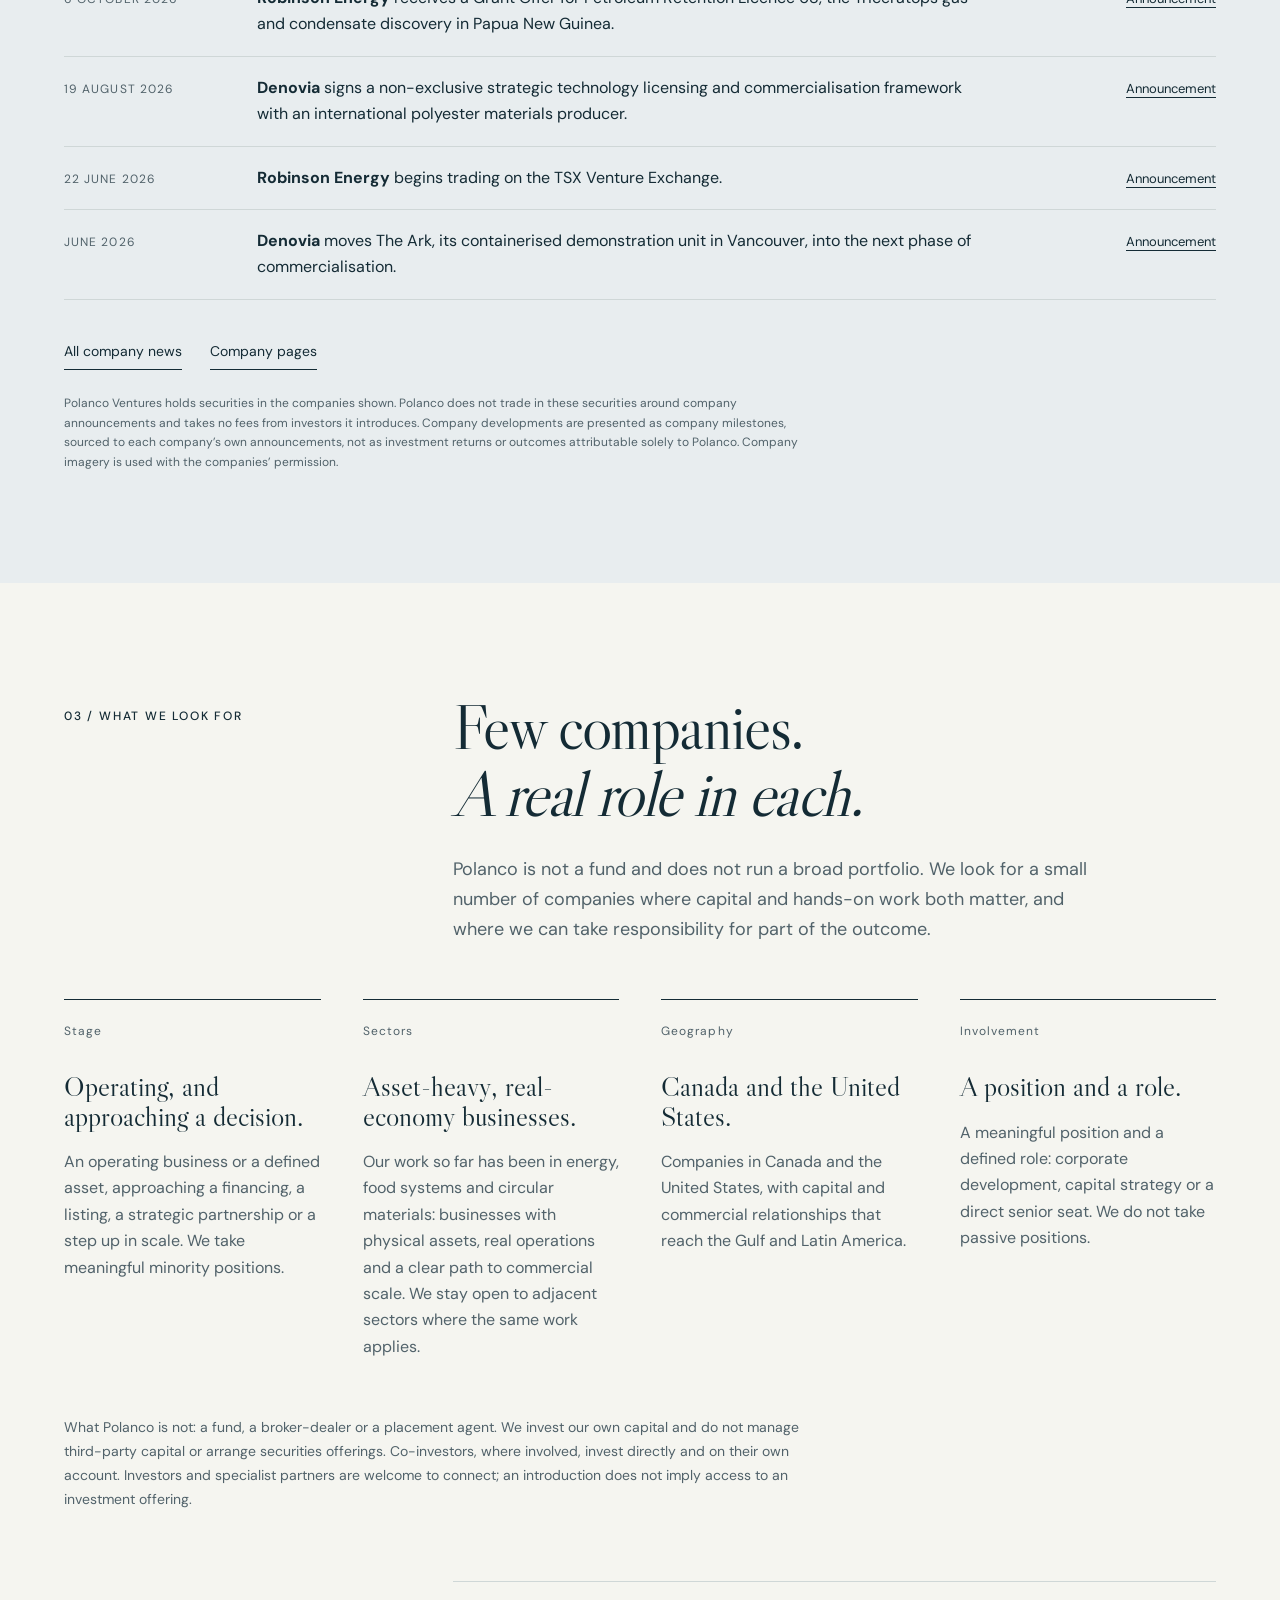
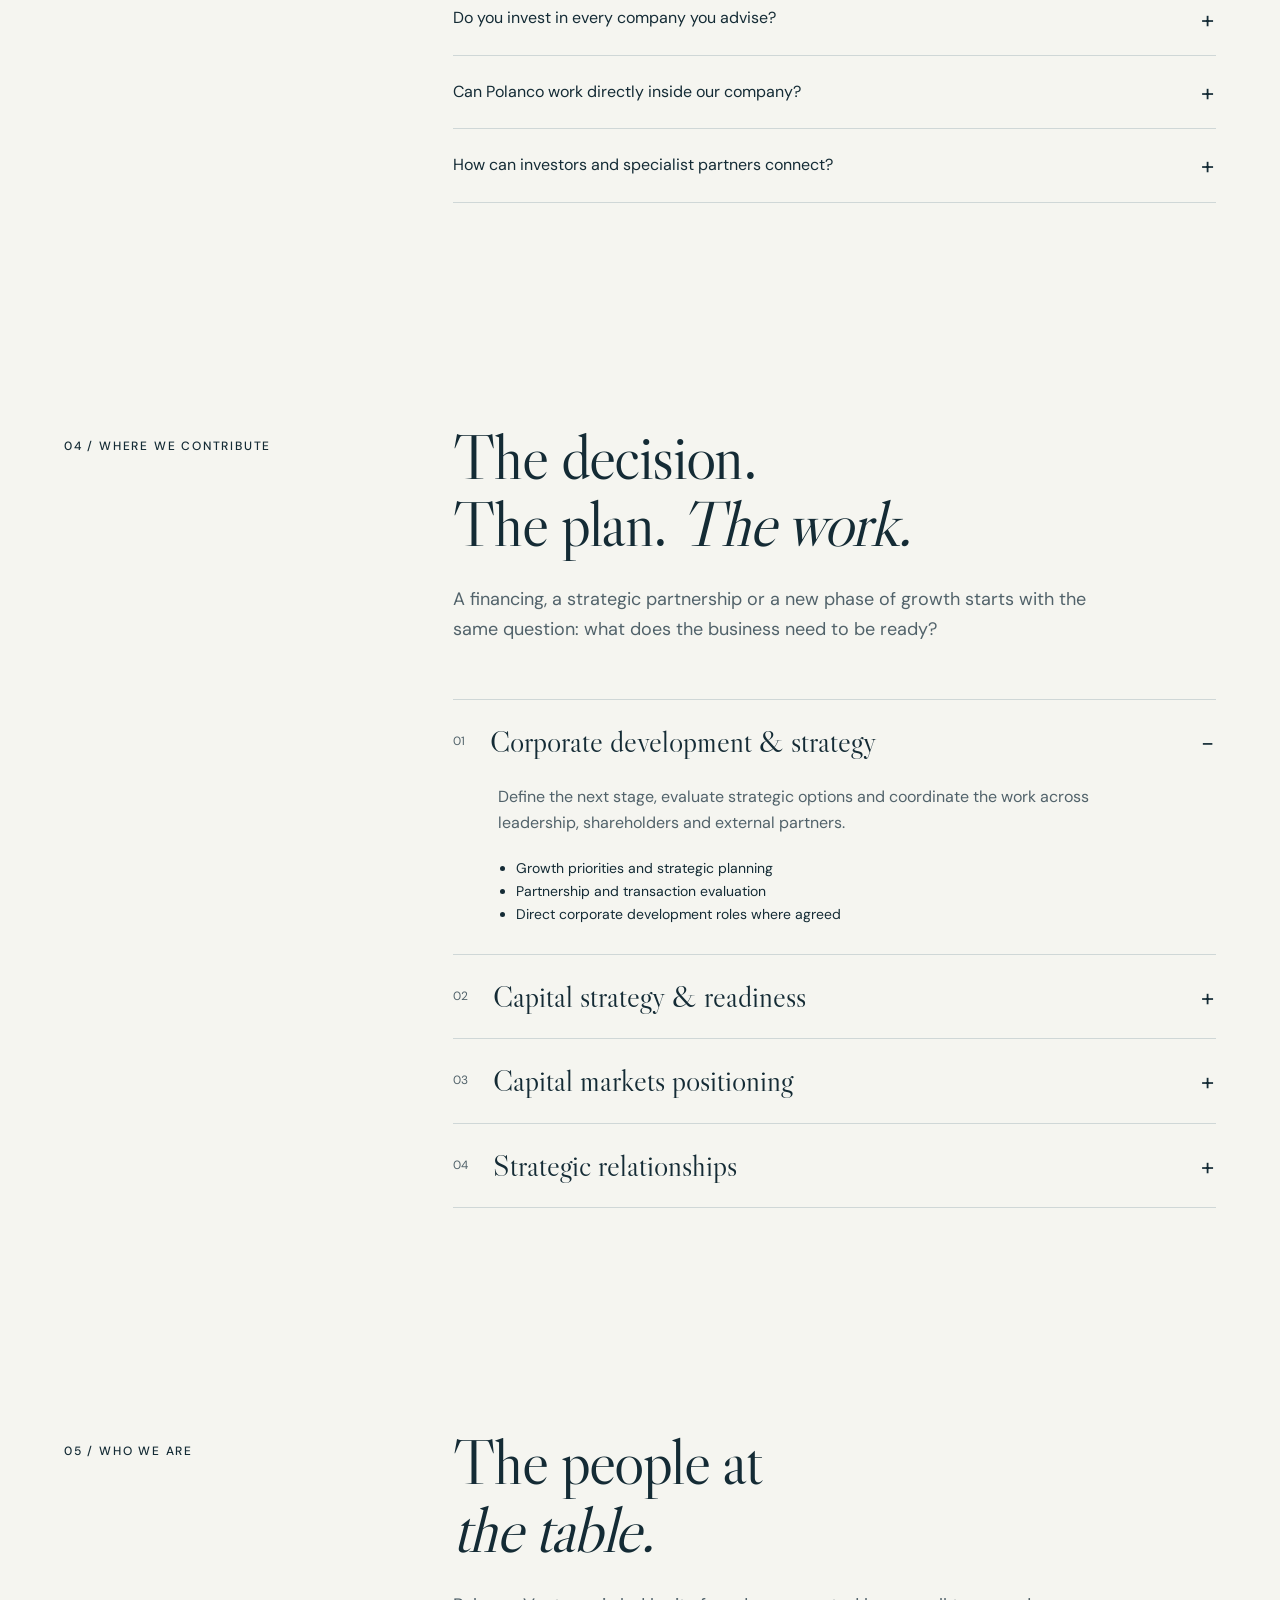
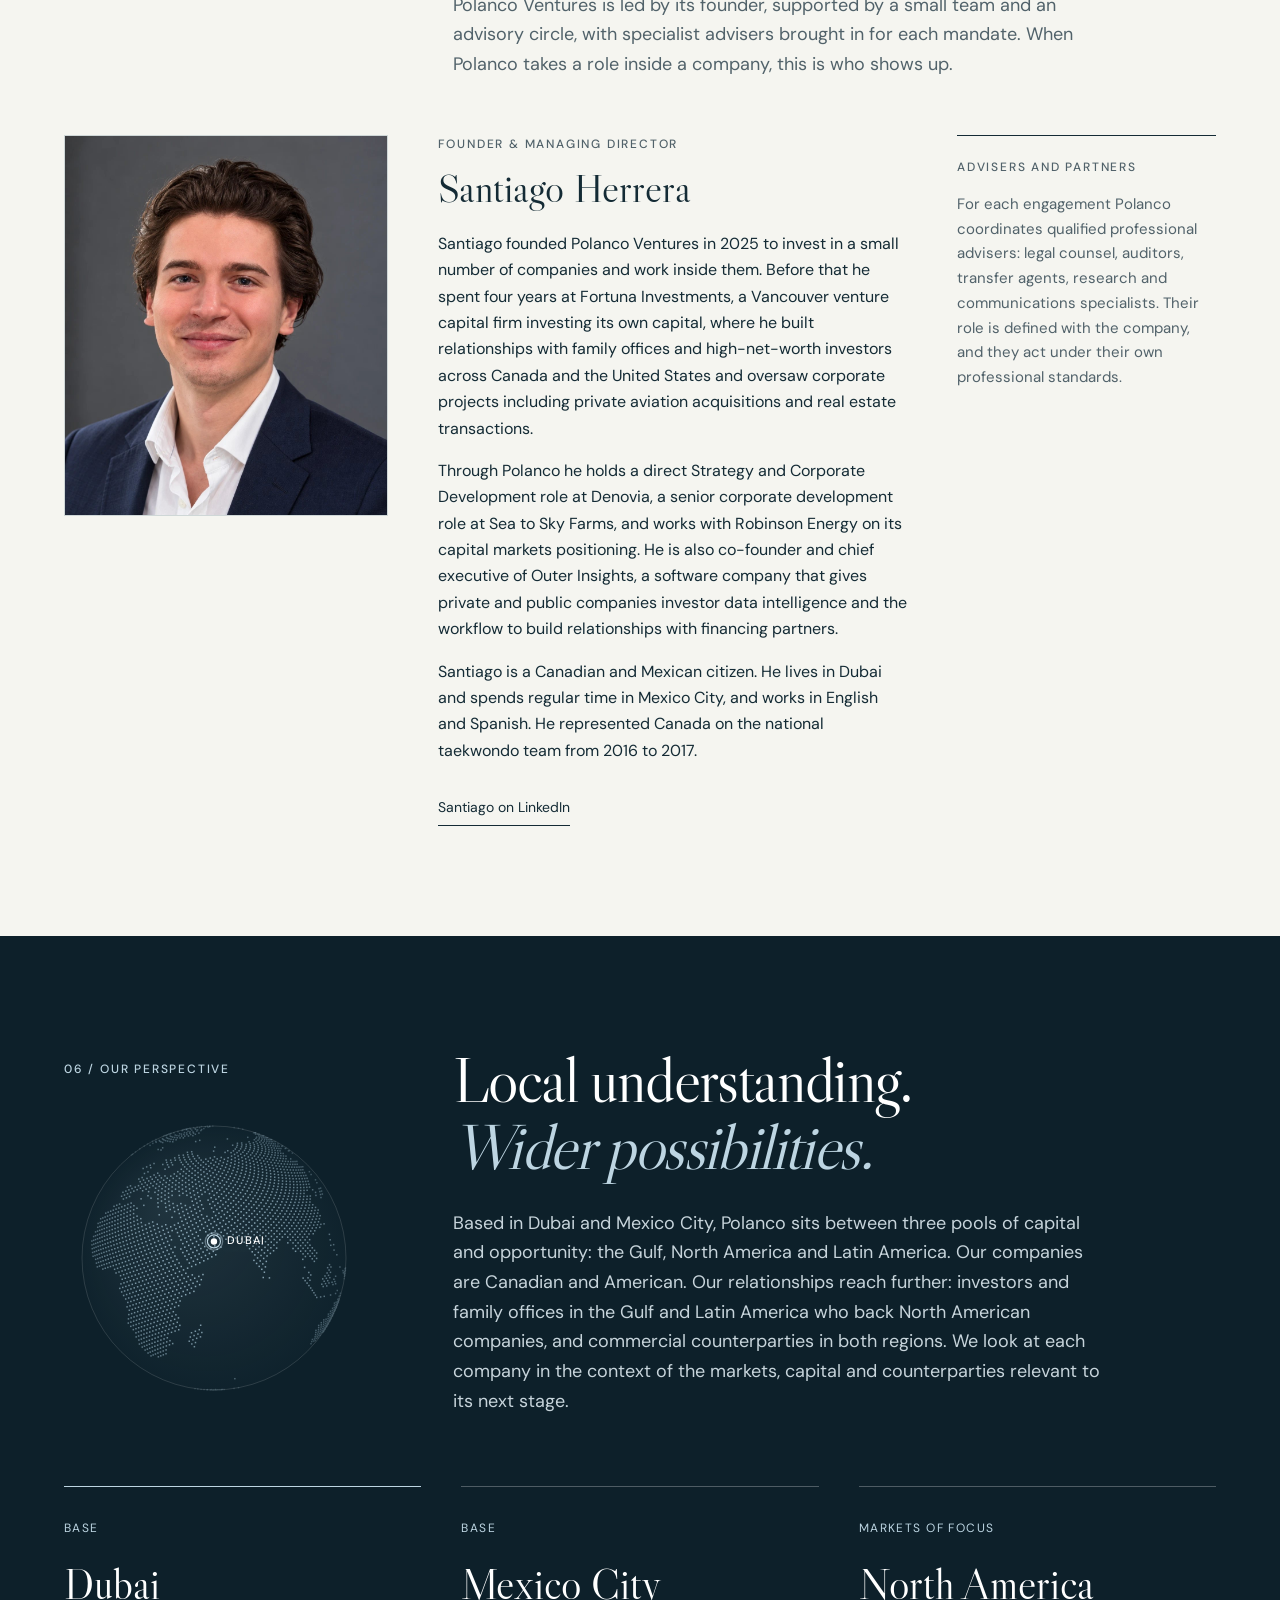
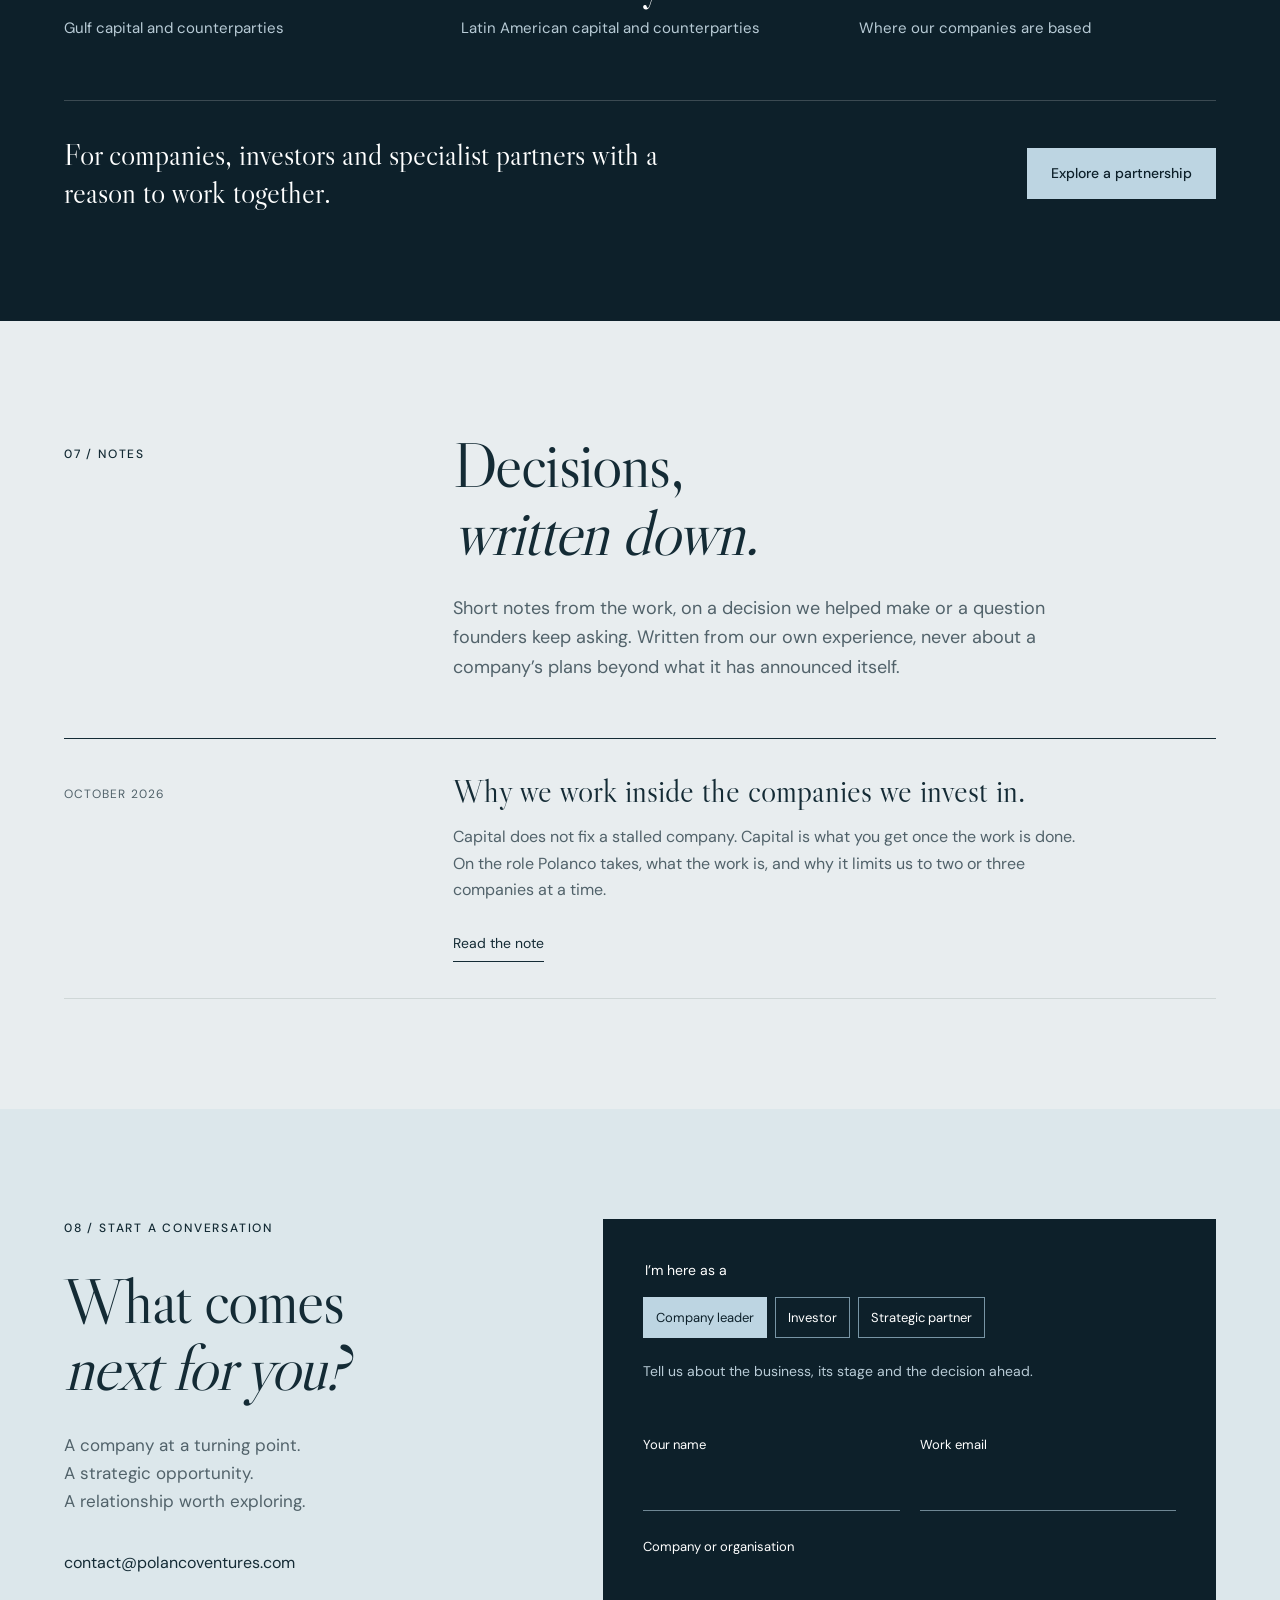
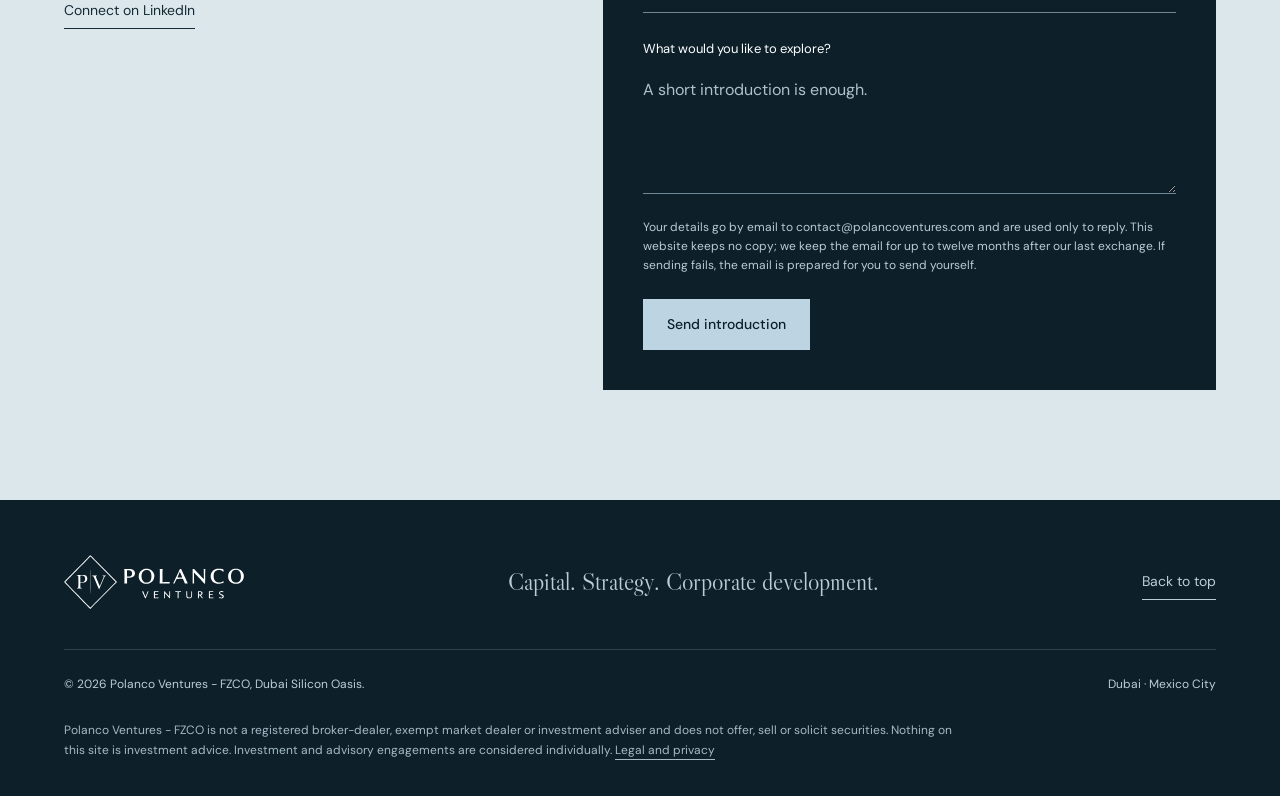
==== commit 044a1931: "Add the PRL 68 milestone to the home page recent developments lists The English and Spanish home pag" ====
--- a/index.html
+++ b/index.html
@@ -28,7 +28,7 @@
 <article class="company-card" id="robinson"><div class="company-image"><img src="assets/robinson.jpg" alt="Robinson Energy brand imagery" width="1920" height="1080" loading="lazy" data-drift><span>Energy</span></div><div class="company-body"><p class="company-meta">Canadian company · TSXV: ROB<br>Operations in Papua New Guinea</p><h3>Robinson Energy</h3><p class="company-summary">Advancing natural gas resources toward commercial development.</p><p class="role-label">Polanco’s involvement</p><p>Investor, with capital markets positioning and strategic introductions.</p><details><summary>Explore our involvement</summary><div><p>Robinson is developing natural gas discoveries in Papua New Guinea, with a longer-term pathway toward LNG export. Polanco’s focus is the company’s capital markets narrative and relevant strategic relationships.</p><div class="milestone"><span>Company milestone / 6 October 2026</span><p>Robinson Energy receives a Grant Offer for Petroleum Retention Licence 68, the Triceratops gas and condensate discovery in Papua New Guinea.</p><a href="https://www.newswire.ca/news-releases/robinson-energy-receives-grant-offer-for-prl-68-the-triceratops-gas-and-condensate-discovery-papua-new-guinea-889804785.html" target="_blank" rel="noopener noreferrer">Read issuer announcement</a></div><div class="milestone"><span>Company milestone / 22 June 2026</span><p>Robinson Energy begins trading on the TSX Venture Exchange.</p><a href="https://www.newswire.ca/news-releases/robinson-energy-limited-commences-trading-on-the-tsx-venture-exchange-817737448.html" target="_blank" rel="noopener noreferrer">Read issuer announcement</a></div></div></details><div class="company-links"><a class="text-link company-link" href="companies/robinson-energy/">Company page</a><a class="text-link company-link" href="https://www.robinson-energy.com/" target="_blank" rel="noopener noreferrer">Visit Robinson Energy</a></div></div></article>
 <article class="company-card" id="skyfarms"><div class="company-image"><img src="assets/skyfarms-facility.jpg" alt="Growing racks under LED grow lights at a SkyFarms facility" width="1280" height="960" loading="lazy"><video class="company-video" data-loop muted loop playsinline preload="none" poster="assets/skyfarms-facility.jpg" width="1280" height="960" aria-hidden="true"><source src="assets/skyfarms-facility.webm" type='video/webm; codecs="vp9"'><source src="assets/skyfarms-facility.mp4" type='video/mp4; codecs="avc1.640029"'></video><button class="video-toggle" type="button" aria-label="Pause video" hidden><span></span></button><span>Food systems</span></div><div class="company-body"><p class="company-meta">Canadian company · Private<br>Operations in Canada &amp; the United States</p><h3>Sea to Sky Farms</h3><p class="company-summary">Fresh produce through controlled-environment agriculture.</p><p class="role-label">Polanco’s involvement</p><p>Investor, with a direct senior corporate development role.</p><details><summary>Explore our involvement</summary><div><p>Publicly presented as SkyFarms, the business combines controlled-environment growing with distribution. Its product range includes lettuce, basil, arugula and microgreens.</p><p>Our involvement spans strategy and corporate development, working alongside the company on its next stage.</p><a href="https://skyfarms.ca/products" target="_blank" rel="noopener noreferrer">Explore the product range</a></div></details><div class="company-links"><a class="text-link company-link" href="companies/sea-to-sky-farms/">Company page</a><a class="text-link company-link" href="https://skyfarms.ca" target="_blank" rel="noopener noreferrer">Visit SkyFarms</a></div></div></article>
 <article class="company-card" id="denovia"><div class="company-image"><img src="assets/denovia-facility.jpg" alt="Denovia processing equipment inside a branded shipping container" width="1080" height="810" loading="lazy"><video class="company-video" data-loop muted loop playsinline preload="none" poster="assets/denovia-facility.jpg" width="1080" height="810" aria-hidden="true"><source src="assets/denovia-facility.webm" type='video/webm; codecs="vp9"'><source src="assets/denovia-facility.mp4" type='video/mp4; codecs="avc1.640029"'></video><button class="video-toggle" type="button" aria-label="Pause video" hidden><span></span></button><span>Circular materials</span></div><div class="company-body"><p class="company-meta">United States company · Private<br>Operations in the United States &amp; Canada</p><h3>Denovia</h3><p class="company-summary">Turning polyester waste into useful industrial inputs.</p><p class="role-label">Polanco’s involvement</p><p>Investor, with a direct Strategy and Corporate Development role.</p><details><summary>Explore our involvement</summary><div><p>Denovia Inc. is a United States company developing a depolymerisation process for polyester waste, including textiles and PET, with pilot operations in Vancouver, Canada.</p><p>Our involvement spans strategy and corporate development as the business advances toward commercialisation.</p><div class="milestone"><span>Company milestone / 19 August 2026</span><p>Denovia signs a non-exclusive strategic technology licensing and commercialisation framework with an international polyester materials producer.</p><a href="https://www.globenewswire.com/news-release/2026/08/19/3348044/0/en/from-millions-to-billions-denovia-signs-strategic-framework-for-global-industrial-scale.html" target="_blank" rel="noopener noreferrer">Read company announcement</a></div><div class="milestone"><span>Company milestone / June 2026</span><p>Denovia moves The Ark, its containerised demonstration unit in Vancouver, into the next phase of commercialisation.</p><a href="https://www.newswire.ca/news-releases/denovia-advances-the-ark-from-launch-to-commercial-scale-up-targeting-the-trillion-dollar-plastic-and-textile-waste-opportunity-898888619.html" target="_blank" rel="noopener noreferrer">Read company announcement</a></div><a href="https://denovialabs.com/" target="_blank" rel="noopener noreferrer">Explore the technology</a></div></details><div class="company-links"><a class="text-link company-link" href="companies/denovia/">Company page</a><a class="text-link company-link" href="https://denovialabs.com/" target="_blank" rel="noopener noreferrer">Visit Denovia</a></div></div></article>
-</div><div class="recent"><p class="eyebrow">Recent developments</p><ol><li><time datetime="2026-08-19">19 August 2026</time><p><a href="news/2026-08-19-denovia-licensing-framework/"><strong>Denovia</strong> signs a non-exclusive strategic technology licensing and commercialisation framework with an international polyester materials producer.</a></p><a href="https://www.globenewswire.com/news-release/2026/08/19/3348044/0/en/from-millions-to-billions-denovia-signs-strategic-framework-for-global-industrial-scale.html" target="_blank" rel="noopener noreferrer">Announcement</a></li><li><time datetime="2026-06-22">22 June 2026</time><p><a href="news/2026-06-22-robinson-energy-tsxv-listing/"><strong>Robinson Energy</strong> begins trading on the TSX Venture Exchange.</a></p><a href="https://www.newswire.ca/news-releases/robinson-energy-limited-commences-trading-on-the-tsx-venture-exchange-817737448.html" target="_blank" rel="noopener noreferrer">Announcement</a></li><li><time datetime="2026-06">June 2026</time><p><a href="news/2026-06-denovia-ark-commercialisation/"><strong>Denovia</strong> moves The Ark, its containerised demonstration unit in Vancouver, into the next phase of commercialisation.</a></p><a href="https://www.newswire.ca/news-releases/denovia-advances-the-ark-from-launch-to-commercial-scale-up-targeting-the-trillion-dollar-plastic-and-textile-waste-opportunity-898888619.html" target="_blank" rel="noopener noreferrer">Announcement</a></li></ol><div class="actions"><a class="text-link" href="news/">All company news</a><a class="text-link" href="companies/">Company pages</a></div></div><p class="portfolio-note">Polanco Ventures holds securities in the companies shown. Polanco does not trade in these securities around company announcements and takes no fees from investors it introduces. Company developments are presented as company milestones, sourced to each company’s own announcements, not as investment returns or outcomes attributable solely to Polanco. Company imagery is used with the companies’ permission.</p></section>
+</div><div class="recent"><p class="eyebrow">Recent developments</p><ol><li><time datetime="2026-10-06">6 October 2026</time><p><a href="news/2026-10-06-robinson-energy-prl-68-grant-offer/"><strong>Robinson Energy</strong> receives a Grant Offer for Petroleum Retention Licence 68, the Triceratops gas and condensate discovery in Papua New Guinea.</a></p><a href="https://www.newswire.ca/news-releases/robinson-energy-receives-grant-offer-for-prl-68-the-triceratops-gas-and-condensate-discovery-papua-new-guinea-889804785.html" target="_blank" rel="noopener noreferrer">Announcement</a></li><li><time datetime="2026-08-19">19 August 2026</time><p><a href="news/2026-08-19-denovia-licensing-framework/"><strong>Denovia</strong> signs a non-exclusive strategic technology licensing and commercialisation framework with an international polyester materials producer.</a></p><a href="https://www.globenewswire.com/news-release/2026/08/19/3348044/0/en/from-millions-to-billions-denovia-signs-strategic-framework-for-global-industrial-scale.html" target="_blank" rel="noopener noreferrer">Announcement</a></li><li><time datetime="2026-06-22">22 June 2026</time><p><a href="news/2026-06-22-robinson-energy-tsxv-listing/"><strong>Robinson Energy</strong> begins trading on the TSX Venture Exchange.</a></p><a href="https://www.newswire.ca/news-releases/robinson-energy-limited-commences-trading-on-the-tsx-venture-exchange-817737448.html" target="_blank" rel="noopener noreferrer">Announcement</a></li><li><time datetime="2026-06">June 2026</time><p><a href="news/2026-06-denovia-ark-commercialisation/"><strong>Denovia</strong> moves The Ark, its containerised demonstration unit in Vancouver, into the next phase of commercialisation.</a></p><a href="https://www.newswire.ca/news-releases/denovia-advances-the-ark-from-launch-to-commercial-scale-up-targeting-the-trillion-dollar-plastic-and-textile-waste-opportunity-898888619.html" target="_blank" rel="noopener noreferrer">Announcement</a></li></ol><div class="actions"><a class="text-link" href="news/">All company news</a><a class="text-link" href="companies/">Company pages</a></div></div><p class="portfolio-note">Polanco Ventures holds securities in the companies shown. Polanco does not trade in these securities around company announcements and takes no fees from investors it introduces. Company developments are presented as company milestones, sourced to each company’s own announcements, not as investment returns or outcomes attributable solely to Polanco. Company imagery is used with the companies’ permission.</p></section>
 <section class="section criteria" id="criteria"><div class="section-top"><p class="eyebrow">03 / What we look for</p><div><h2>Few companies.<br><em>A real role in each.</em></h2><p class="intro">Polanco is not a fund and does not run a broad portfolio. We look for a small number of companies where capital and hands-on work both matter, and where we can take responsibility for part of the outcome.</p></div></div><div class="criteria-grid"><article><span class="number">Stage</span><h3>Operating, and approaching a decision.</h3><p>An operating business or a defined asset, approaching a financing, a listing, a strategic partnership or a step up in scale. We take meaningful minority positions.</p></article><article><span class="number">Sectors</span><h3>Asset-heavy, real-economy businesses.</h3><p>Our work so far has been in energy, food systems and circular materials: businesses with physical assets, real operations and a clear path to commercial scale. We stay open to adjacent sectors where the same work applies.</p></article><article><span class="number">Geography</span><h3>Canada and the United States.</h3><p>Companies in Canada and the United States, with capital and commercial relationships that reach the Gulf and Latin America.</p></article><article><span class="number">Involvement</span><h3>A position and a role.</h3><p>A meaningful position and a defined role: corporate development, capital strategy or a direct senior seat. We do not take passive positions.</p></article></div><p class="criteria-note">What Polanco is not: a fund, a broker-dealer or a placement agent. We invest our own capital and do not manage third-party capital or arrange securities offerings. Co-investors, where involved, invest directly and on their own account. Investors and specialist partners are welcome to connect; an introduction does not imply access to an investment offering.</p><div class="faq"><details><summary>Do you invest in every company you advise?</summary><p>Investment and advisory involvement are considered case by case. Neither is a requirement or a promise of the other. The role follows the opportunity and the agreed mandate.</p></details><details><summary>Can Polanco work directly inside our company?</summary><p>Yes. For selected companies, Polanco takes a direct corporate development and strategy role. Responsibilities and the level of involvement are defined for the engagement.</p></details><details><summary>How can investors and specialist partners connect?</summary><p>Share your focus, relevant experience and the kind of relationship you want to explore. We can then assess where there may be a fit. An introduction does not imply access to an investment offering.</p></details></div></section>
 <section class="section mandate"><div class="section-top"><p class="eyebrow">04 / Where we contribute</p><div><h2>The decision.<br>The plan. <em>The work.</em></h2><p class="intro">A financing, a strategic partnership or a new phase of growth starts with the same question: what does the business need to be ready?</p></div></div><div class="capabilities"><details open><summary><span>01</span><h3>Corporate development &amp; strategy</h3></summary><div class="capability-content"><p>Define the next stage, evaluate strategic options and coordinate the work across leadership, shareholders and external partners.</p><ul><li>Growth priorities and strategic planning</li><li>Partnership and transaction evaluation</li><li>Direct corporate development roles where agreed</li></ul></div></details><details><summary><span>02</span><h3>Capital strategy &amp; readiness</h3></summary><div class="capability-content"><p>Connect capital needs to the company’s operating plan and prepare a clear, supportable investment narrative.</p><ul><li>Capital requirements and financing readiness</li><li>Corporate structure and materials coordination</li><li>Coordination with qualified professional advisers</li></ul></div></details><details><summary><span>03</span><h3>Capital markets positioning</h3></summary><div class="capability-content"><p>Help leadership explain the business, its milestones and its next stage to capital markets audiences.</p><ul><li>Public market and listing readiness strategy</li><li>Investor narrative and company positioning</li><li>Specialist adviser selection and coordination</li></ul></div></details><details><summary><span>04</span><h3>Strategic relationships</h3></summary><div class="capability-content"><p>Identify relevant counterparties and prepare the company for purposeful conversations, with context and clear objectives.</p><ul><li>Strategic and commercial counterparties</li><li>Investor relationship development</li><li>Research and communications specialists</li></ul></div></details></div></section>
 <section class="section people" id="people"><div class="section-top"><p class="eyebrow">05 / Who we are</p><div><h2>The people at<br><em>the table.</em></h2><p class="intro">Polanco Ventures is led by its founder, supported by a small team and an advisory circle, with specialist advisers brought in for each mandate. When Polanco takes a role inside a company, this is who shows up.</p></div></div><div class="profile"><div class="profile-portrait"><img src="assets/santiago-herrera.jpg" alt="Santiago Herrera, Founder and Managing Director of Polanco Ventures" width="1122" height="1402" loading="lazy"></div><div class="profile-body"><p class="eyebrow">Founder &amp; Managing Director</p><h3>Santiago Herrera</h3><p>Santiago founded Polanco Ventures in 2025 to invest in a small number of companies and work inside them. Before that he spent four years at Fortuna Investments, a Vancouver venture capital firm investing its own capital, where he built relationships with family offices and high-net-worth investors across Canada and the United States and oversaw corporate projects including private aviation acquisitions and real estate transactions.</p><p>Through Polanco he holds a direct Strategy and Corporate Development role at Denovia, a senior corporate development role at Sea to Sky Farms, and works with Robinson Energy on its capital markets positioning. He is also co-founder and chief executive of Outer Insights, a software company that gives private and public companies investor data intelligence and the workflow to build relationships with financing partners.</p><p>Santiago is a Canadian and Mexican citizen. He lives in Dubai and spends regular time in Mexico City, and works in English and Spanish. He represented Canada on the national taekwondo team from 2016 to 2017.</p><div class="actions"><a class="text-link" href="https://www.linkedin.com/in/sherrerae/" target="_blank" rel="noopener noreferrer">Santiago on LinkedIn</a></div></div><aside class="profile-aside"><p class="eyebrow">Advisers and partners</p><p>For each engagement Polanco coordinates qualified professional advisers: legal counsel, auditors, transfer agents, research and communications specialists. Their role is defined with the company, and they act under their own professional standards.</p></aside></div></section>
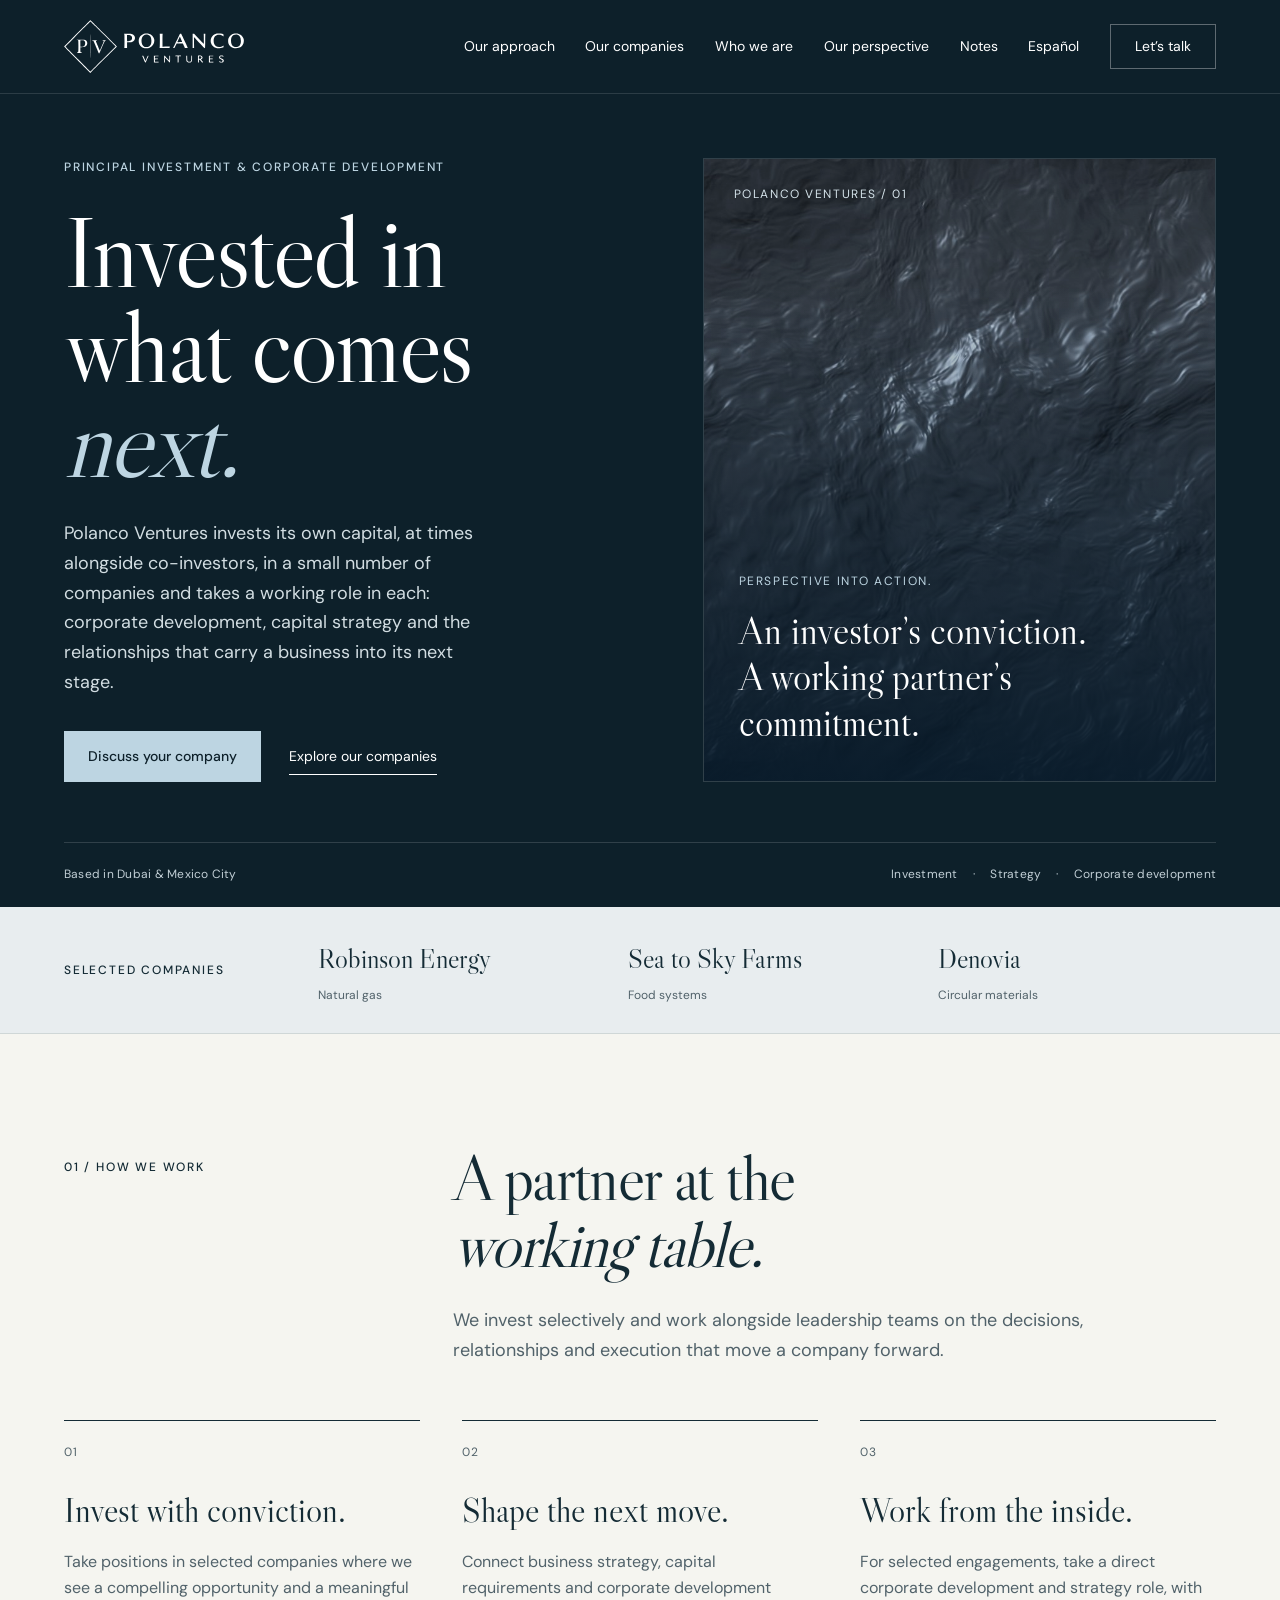
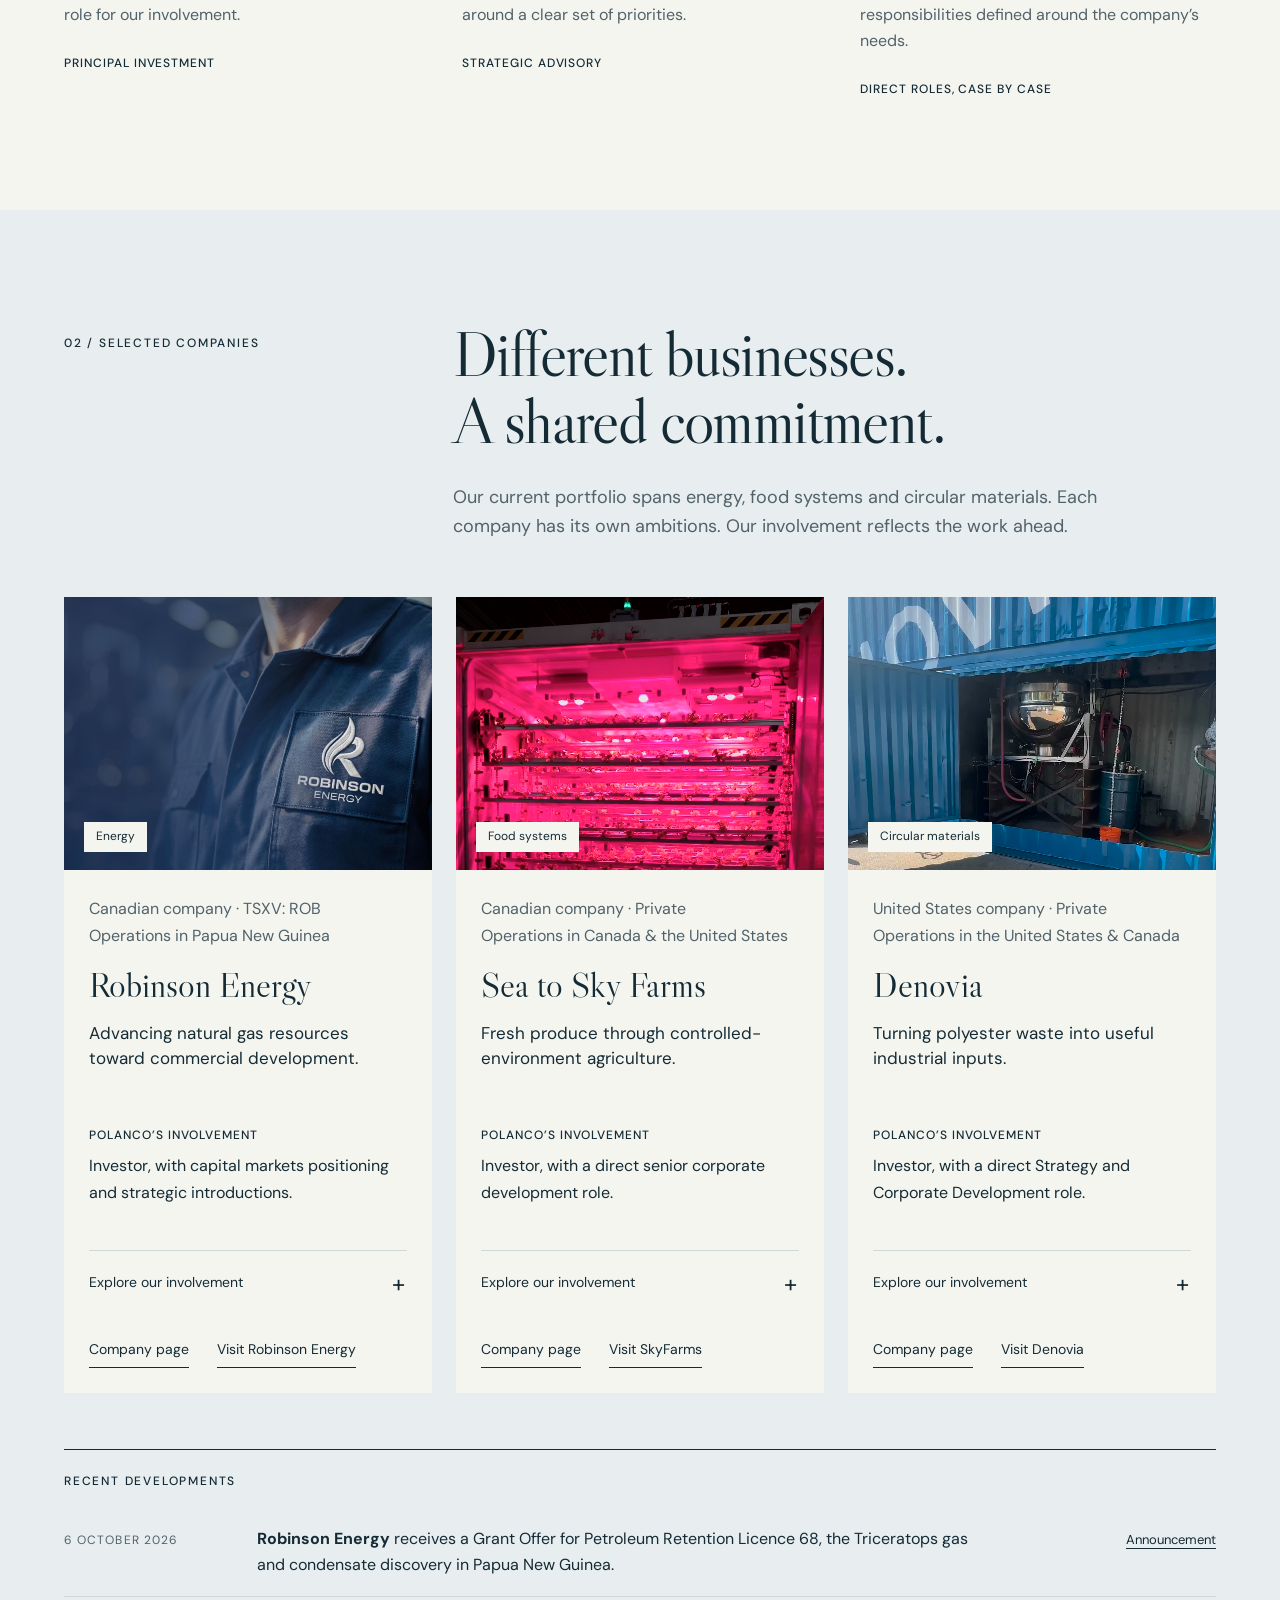
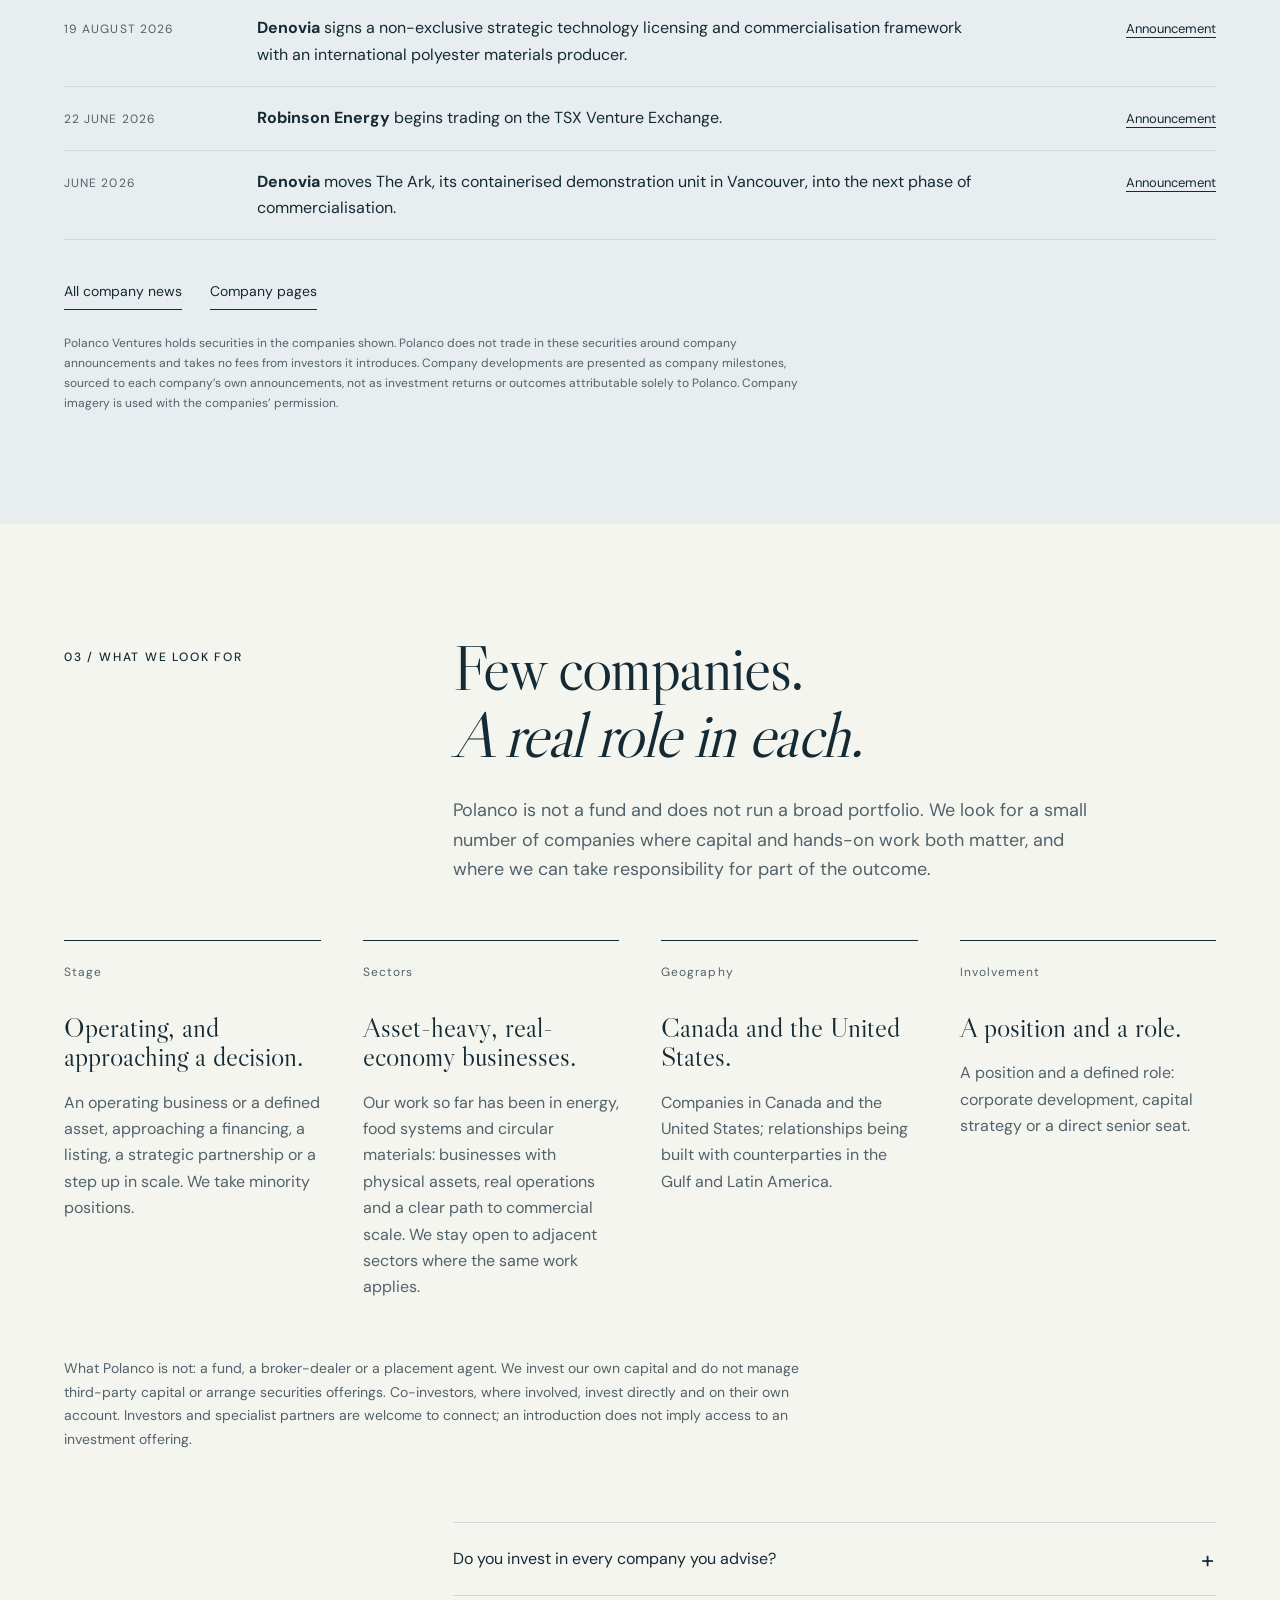
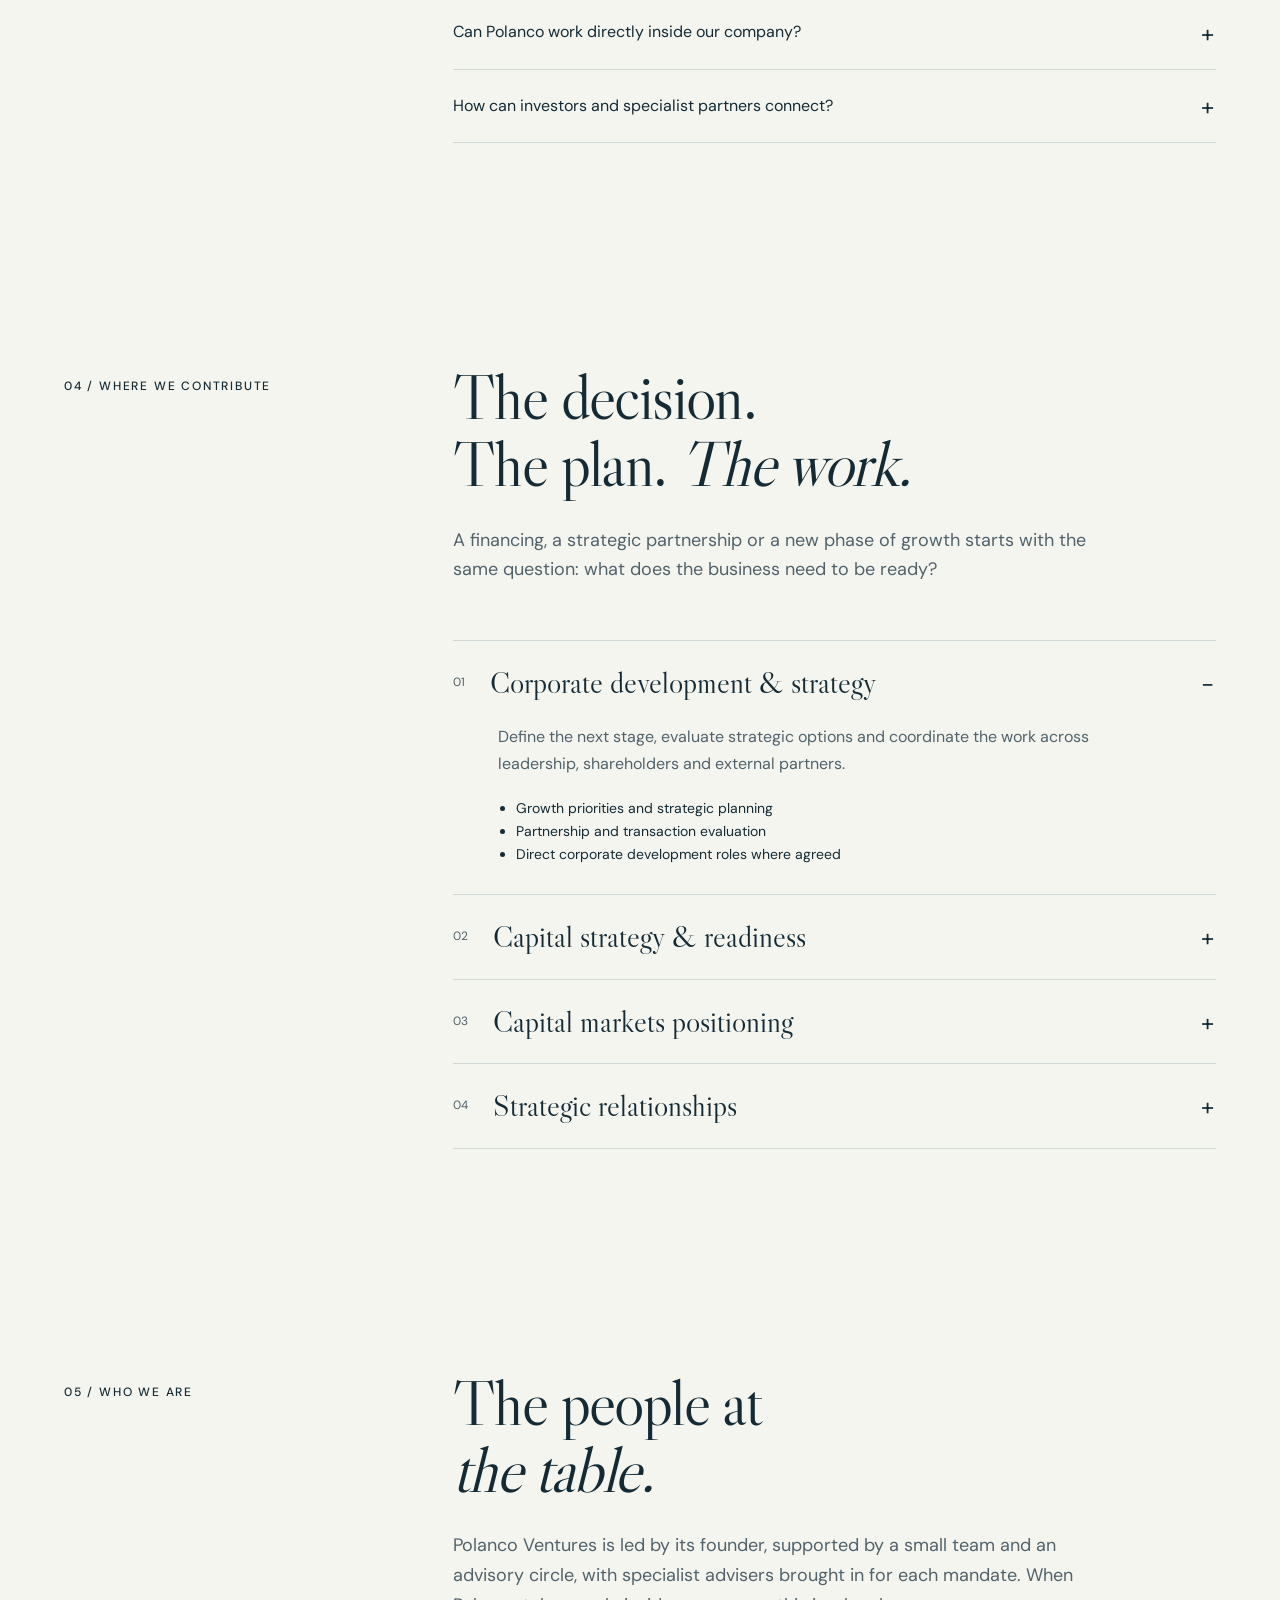
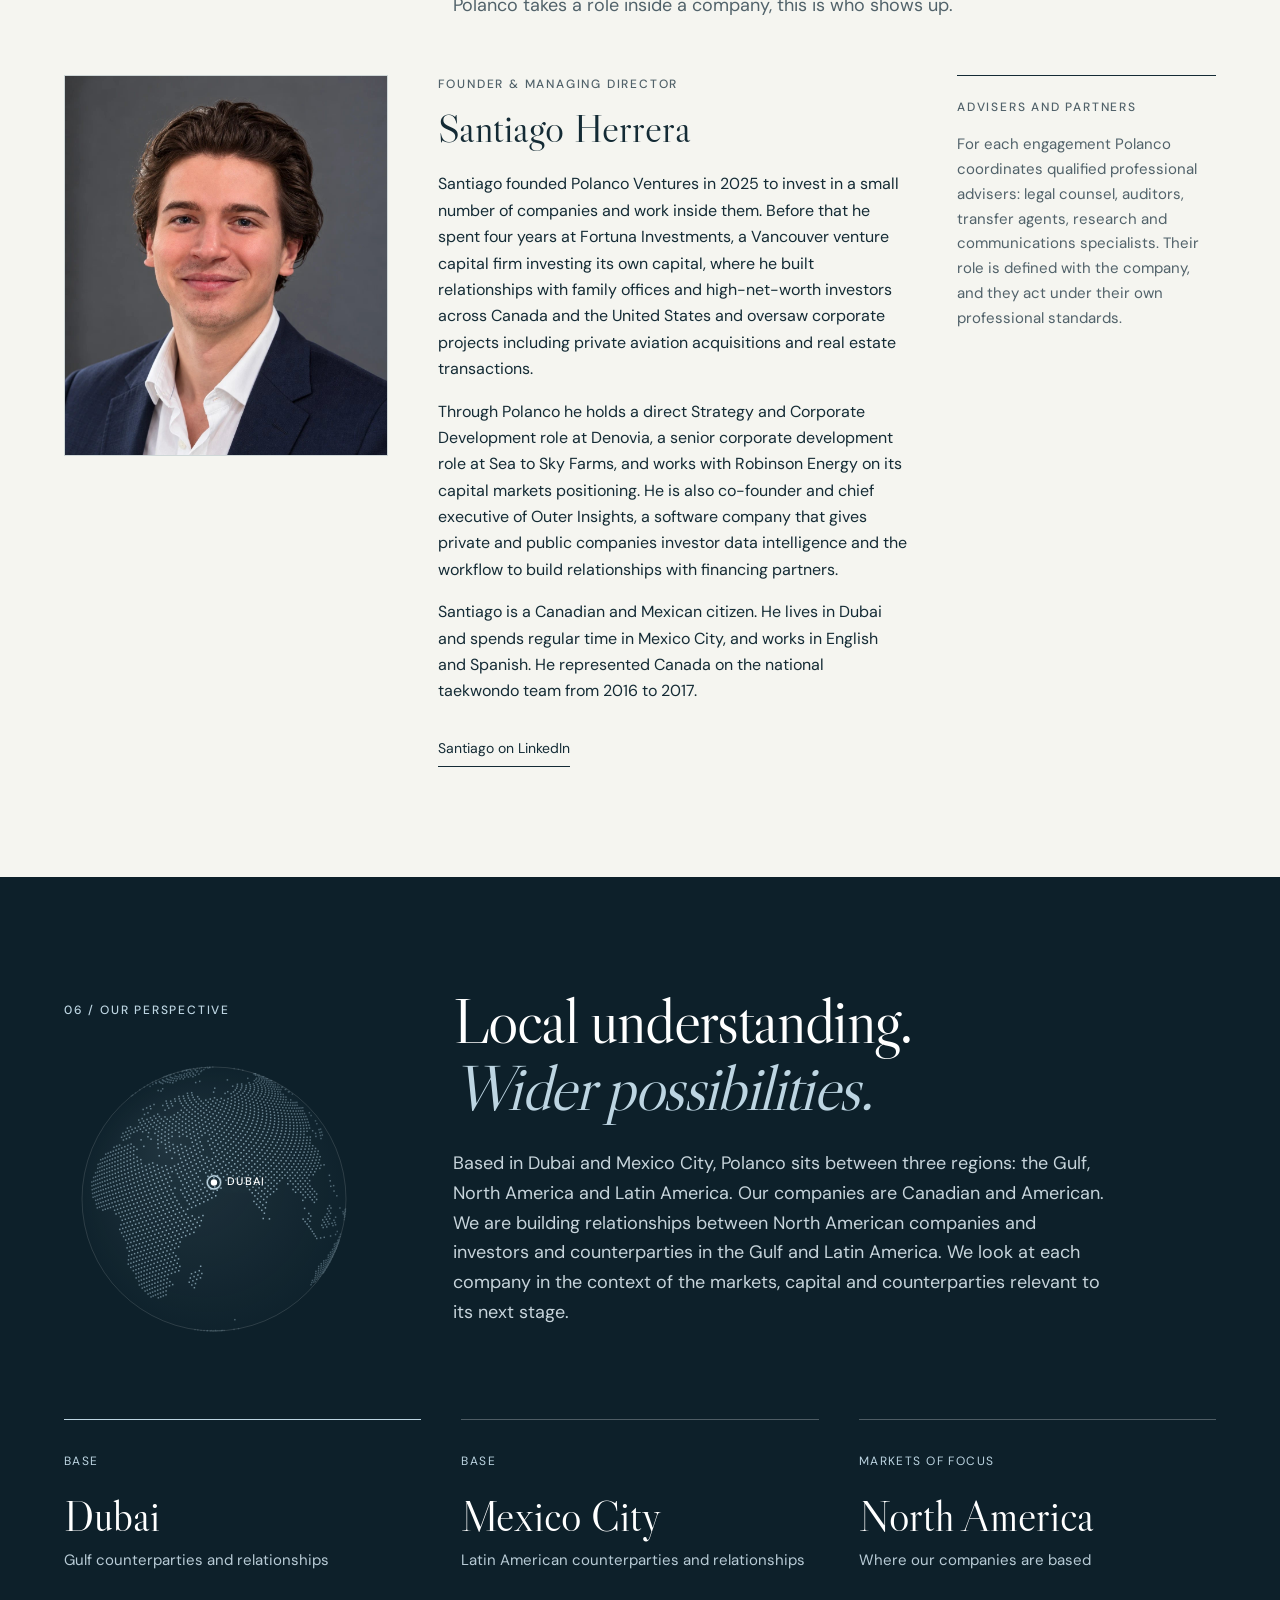
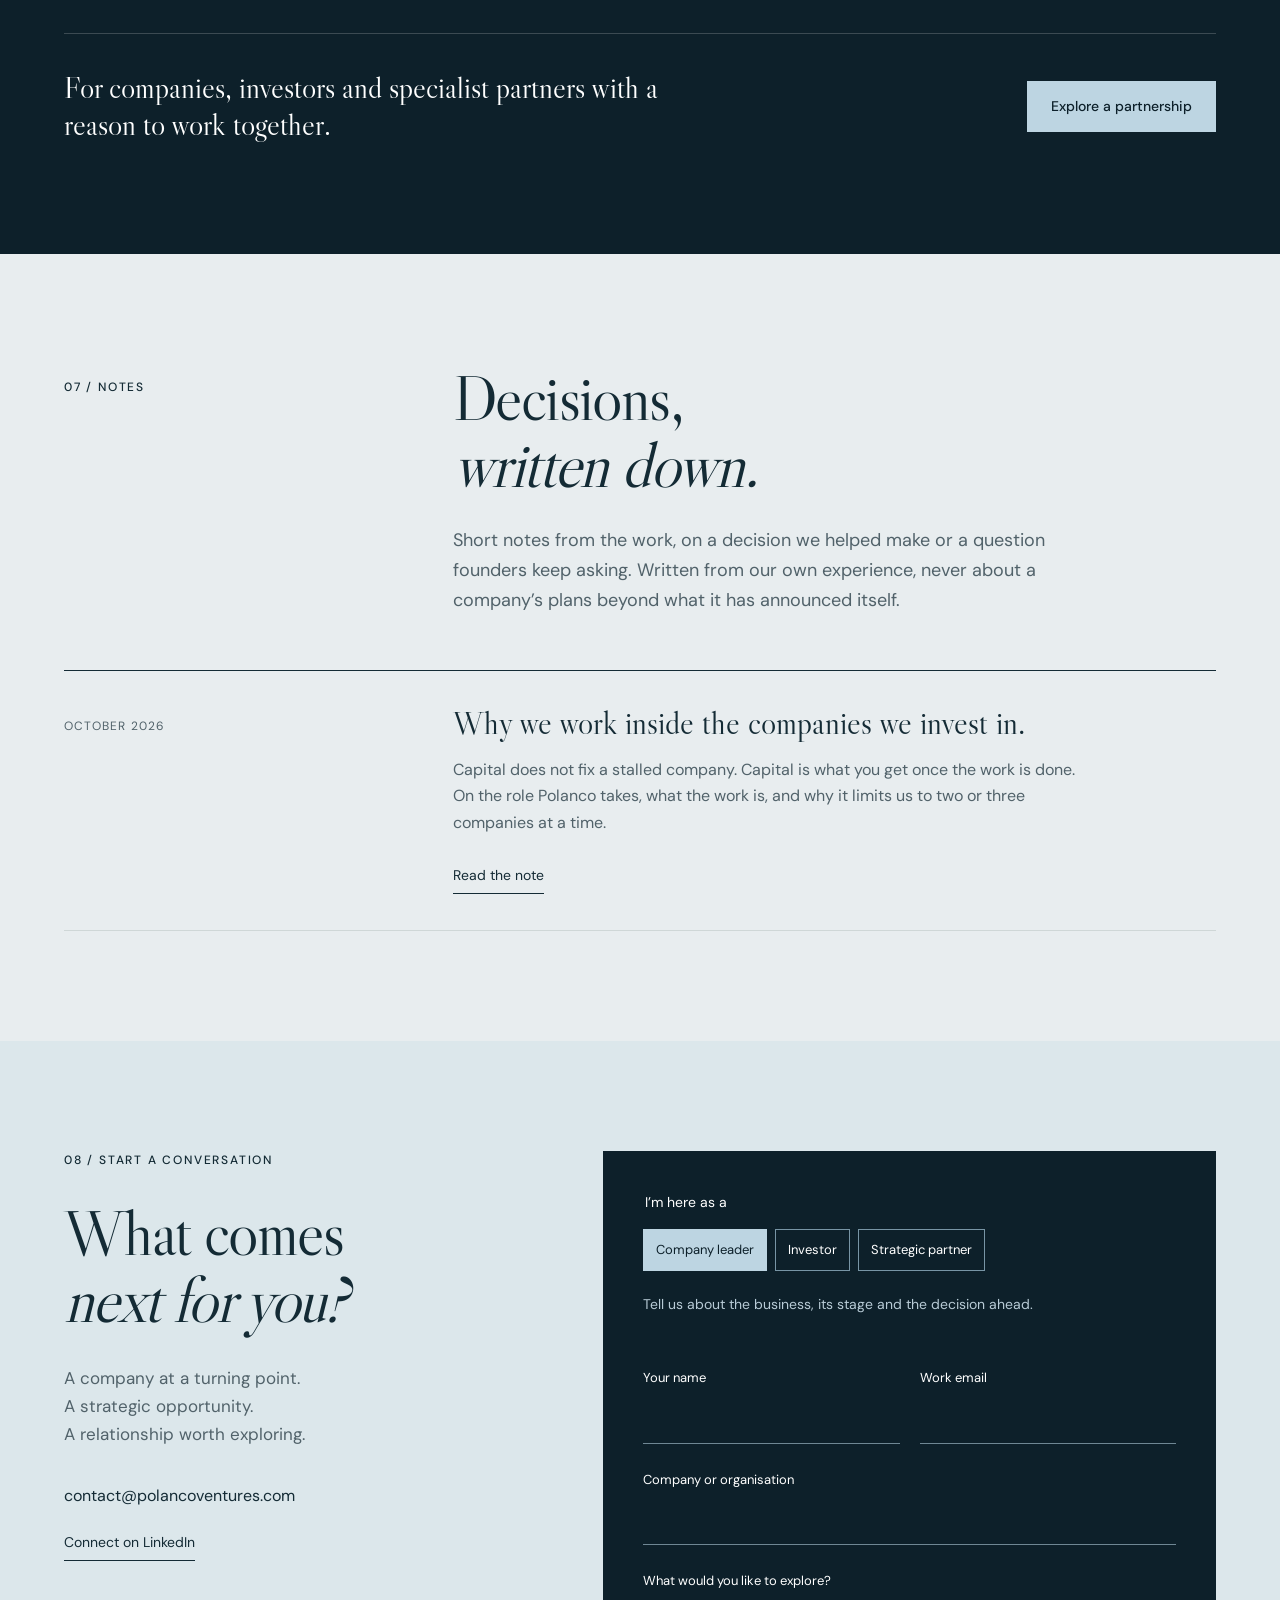
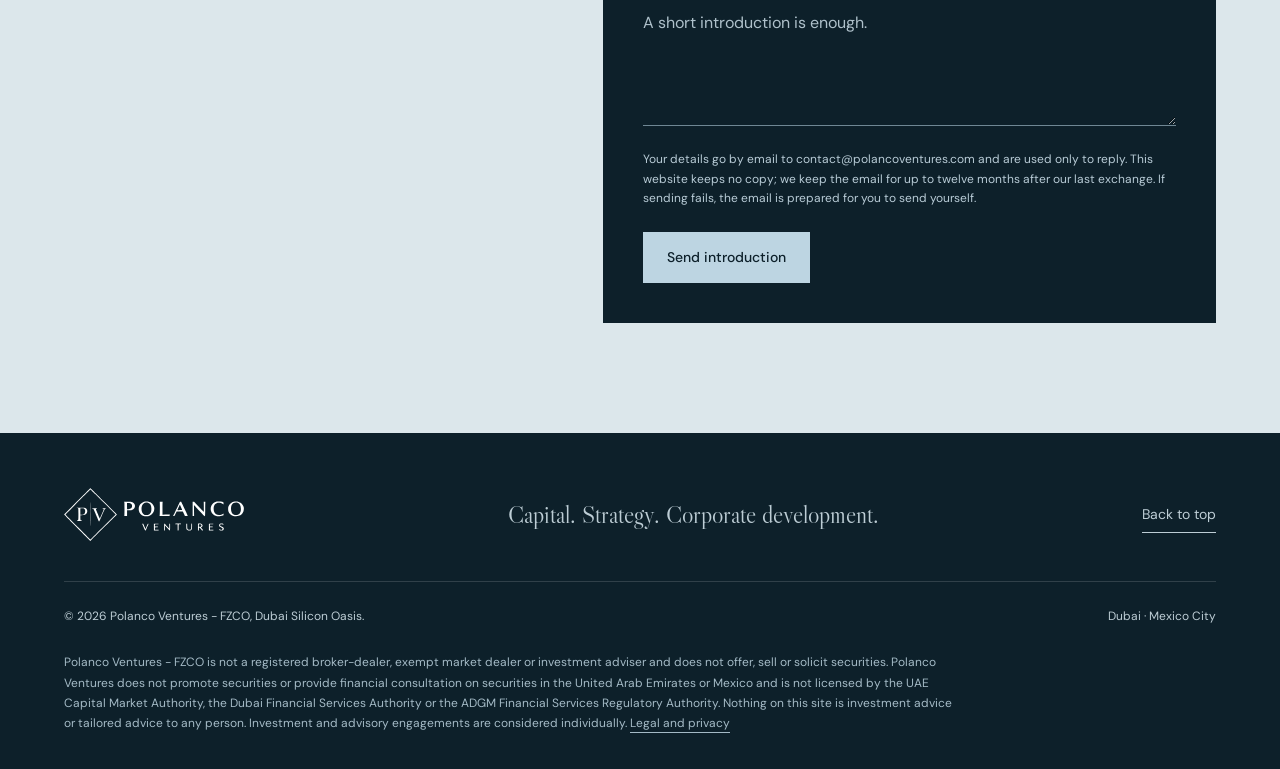
==== commit cc1a59a1: "Site wording: relationships, positions, capabilities, disclaimers, Spanish parity, legal audiences (" ====
--- a/index.html
+++ b/index.html
@@ -22,22 +22,22 @@
 <div class="hero-foot"><p>Based in Dubai &amp; Mexico City</p><p>Investment <span>·</span> Strategy <span>·</span> Corporate development</p></div>
 </section>
 <div class="company-strip"><span class="eyebrow">Selected companies</span><a href="#robinson">Robinson Energy <small>Natural gas</small></a><a href="#skyfarms">Sea to Sky Farms <small>Food systems</small></a><a href="#denovia">Denovia <small>Circular materials</small></a></div>
-<section class="section approach" id="approach"><div class="section-top"><p class="eyebrow">01 / How we work</p><div><h2>A partner at the<br><em>working table.</em></h2><p class="intro">Polanco Ventures is an investment corporation with capital markets and strategy advisory capabilities. We invest selectively and work alongside leadership teams on the decisions, relationships and execution that move a company forward.</p></div></div><div class="model-grid"><article><span class="number">01</span><h3>Invest with conviction.</h3><p>Take positions in selected companies where we see a compelling opportunity and a meaningful role for our involvement.</p><span class="model-label">Principal investment</span></article><article><span class="number">02</span><h3>Shape the next move.</h3><p>Connect business strategy, capital requirements and corporate development around a clear set of priorities.</p><span class="model-label">Strategic advisory</span></article><article><span class="number">03</span><h3>Work from the inside.</h3><p>For selected engagements, take a direct corporate development and strategy role, with responsibilities defined around the company’s needs.</p><span class="model-label">Direct roles, case by case</span></article></div></section>
+<section class="section approach" id="approach"><div class="section-top"><p class="eyebrow">01 / How we work</p><div><h2>A partner at the<br><em>working table.</em></h2><p class="intro">We invest selectively and work alongside leadership teams on the decisions, relationships and execution that move a company forward.</p></div></div><div class="model-grid"><article><span class="number">01</span><h3>Invest with conviction.</h3><p>Take positions in selected companies where we see a compelling opportunity and a meaningful role for our involvement.</p><span class="model-label">Principal investment</span></article><article><span class="number">02</span><h3>Shape the next move.</h3><p>Connect business strategy, capital requirements and corporate development around a clear set of priorities.</p><span class="model-label">Strategic advisory</span></article><article><span class="number">03</span><h3>Work from the inside.</h3><p>For selected engagements, take a direct corporate development and strategy role, with responsibilities defined around the company’s needs.</p><span class="model-label">Direct roles, case by case</span></article></div></section>
 <section class="section companies" id="companies"><div class="section-top"><p class="eyebrow">02 / Selected companies</p><div><h2>Different businesses.<br>A shared commitment.</h2><p class="intro">Our current portfolio spans energy, food systems and circular materials. Each company has its own ambitions. Our involvement reflects the work ahead.</p></div></div>
 <div class="portfolio-grid">
 <article class="company-card" id="robinson"><div class="company-image"><img src="assets/robinson.jpg" alt="Robinson Energy brand imagery" width="1920" height="1080" loading="lazy" data-drift><span>Energy</span></div><div class="company-body"><p class="company-meta">Canadian company · TSXV: ROB<br>Operations in Papua New Guinea</p><h3>Robinson Energy</h3><p class="company-summary">Advancing natural gas resources toward commercial development.</p><p class="role-label">Polanco’s involvement</p><p>Investor, with capital markets positioning and strategic introductions.</p><details><summary>Explore our involvement</summary><div><p>Robinson is developing natural gas discoveries in Papua New Guinea, with a longer-term pathway toward LNG export. Polanco’s focus is the company’s capital markets narrative and relevant strategic relationships.</p><div class="milestone"><span>Company milestone / 6 October 2026</span><p>Robinson Energy receives a Grant Offer for Petroleum Retention Licence 68, the Triceratops gas and condensate discovery in Papua New Guinea.</p><a href="https://www.newswire.ca/news-releases/robinson-energy-receives-grant-offer-for-prl-68-the-triceratops-gas-and-condensate-discovery-papua-new-guinea-889804785.html" target="_blank" rel="noopener noreferrer">Read issuer announcement</a></div><div class="milestone"><span>Company milestone / 22 June 2026</span><p>Robinson Energy begins trading on the TSX Venture Exchange.</p><a href="https://www.newswire.ca/news-releases/robinson-energy-limited-commences-trading-on-the-tsx-venture-exchange-817737448.html" target="_blank" rel="noopener noreferrer">Read issuer announcement</a></div></div></details><div class="company-links"><a class="text-link company-link" href="companies/robinson-energy/">Company page</a><a class="text-link company-link" href="https://www.robinson-energy.com/" target="_blank" rel="noopener noreferrer">Visit Robinson Energy</a></div></div></article>
 <article class="company-card" id="skyfarms"><div class="company-image"><img src="assets/skyfarms-facility.jpg" alt="Growing racks under LED grow lights at a SkyFarms facility" width="1280" height="960" loading="lazy"><video class="company-video" data-loop muted loop playsinline preload="none" poster="assets/skyfarms-facility.jpg" width="1280" height="960" aria-hidden="true"><source src="assets/skyfarms-facility.webm" type='video/webm; codecs="vp9"'><source src="assets/skyfarms-facility.mp4" type='video/mp4; codecs="avc1.640029"'></video><button class="video-toggle" type="button" aria-label="Pause video" hidden><span></span></button><span>Food systems</span></div><div class="company-body"><p class="company-meta">Canadian company · Private<br>Operations in Canada &amp; the United States</p><h3>Sea to Sky Farms</h3><p class="company-summary">Fresh produce through controlled-environment agriculture.</p><p class="role-label">Polanco’s involvement</p><p>Investor, with a direct senior corporate development role.</p><details><summary>Explore our involvement</summary><div><p>Publicly presented as SkyFarms, the business combines controlled-environment growing with distribution. Its product range includes lettuce, basil, arugula and microgreens.</p><p>Our involvement spans strategy and corporate development, working alongside the company on its next stage.</p><a href="https://skyfarms.ca/products" target="_blank" rel="noopener noreferrer">Explore the product range</a></div></details><div class="company-links"><a class="text-link company-link" href="companies/sea-to-sky-farms/">Company page</a><a class="text-link company-link" href="https://skyfarms.ca" target="_blank" rel="noopener noreferrer">Visit SkyFarms</a></div></div></article>
 <article class="company-card" id="denovia"><div class="company-image"><img src="assets/denovia-facility.jpg" alt="Denovia processing equipment inside a branded shipping container" width="1080" height="810" loading="lazy"><video class="company-video" data-loop muted loop playsinline preload="none" poster="assets/denovia-facility.jpg" width="1080" height="810" aria-hidden="true"><source src="assets/denovia-facility.webm" type='video/webm; codecs="vp9"'><source src="assets/denovia-facility.mp4" type='video/mp4; codecs="avc1.640029"'></video><button class="video-toggle" type="button" aria-label="Pause video" hidden><span></span></button><span>Circular materials</span></div><div class="company-body"><p class="company-meta">United States company · Private<br>Operations in the United States &amp; Canada</p><h3>Denovia</h3><p class="company-summary">Turning polyester waste into useful industrial inputs.</p><p class="role-label">Polanco’s involvement</p><p>Investor, with a direct Strategy and Corporate Development role.</p><details><summary>Explore our involvement</summary><div><p>Denovia Inc. is a United States company developing a depolymerisation process for polyester waste, including textiles and PET, with pilot operations in Vancouver, Canada.</p><p>Our involvement spans strategy and corporate development as the business advances toward commercialisation.</p><div class="milestone"><span>Company milestone / 19 August 2026</span><p>Denovia signs a non-exclusive strategic technology licensing and commercialisation framework with an international polyester materials producer.</p><a href="https://www.globenewswire.com/news-release/2026/08/19/3348044/0/en/from-millions-to-billions-denovia-signs-strategic-framework-for-global-industrial-scale.html" target="_blank" rel="noopener noreferrer">Read company announcement</a></div><div class="milestone"><span>Company milestone / June 2026</span><p>Denovia moves The Ark, its containerised demonstration unit in Vancouver, into the next phase of commercialisation.</p><a href="https://www.newswire.ca/news-releases/denovia-advances-the-ark-from-launch-to-commercial-scale-up-targeting-the-trillion-dollar-plastic-and-textile-waste-opportunity-898888619.html" target="_blank" rel="noopener noreferrer">Read company announcement</a></div><a href="https://denovialabs.com/" target="_blank" rel="noopener noreferrer">Explore the technology</a></div></details><div class="company-links"><a class="text-link company-link" href="companies/denovia/">Company page</a><a class="text-link company-link" href="https://denovialabs.com/" target="_blank" rel="noopener noreferrer">Visit Denovia</a></div></div></article>
 </div><div class="recent"><p class="eyebrow">Recent developments</p><ol><li><time datetime="2026-10-06">6 October 2026</time><p><a href="news/2026-10-06-robinson-energy-prl-68-grant-offer/"><strong>Robinson Energy</strong> receives a Grant Offer for Petroleum Retention Licence 68, the Triceratops gas and condensate discovery in Papua New Guinea.</a></p><a href="https://www.newswire.ca/news-releases/robinson-energy-receives-grant-offer-for-prl-68-the-triceratops-gas-and-condensate-discovery-papua-new-guinea-889804785.html" target="_blank" rel="noopener noreferrer">Announcement</a></li><li><time datetime="2026-08-19">19 August 2026</time><p><a href="news/2026-08-19-denovia-licensing-framework/"><strong>Denovia</strong> signs a non-exclusive strategic technology licensing and commercialisation framework with an international polyester materials producer.</a></p><a href="https://www.globenewswire.com/news-release/2026/08/19/3348044/0/en/from-millions-to-billions-denovia-signs-strategic-framework-for-global-industrial-scale.html" target="_blank" rel="noopener noreferrer">Announcement</a></li><li><time datetime="2026-06-22">22 June 2026</time><p><a href="news/2026-06-22-robinson-energy-tsxv-listing/"><strong>Robinson Energy</strong> begins trading on the TSX Venture Exchange.</a></p><a href="https://www.newswire.ca/news-releases/robinson-energy-limited-commences-trading-on-the-tsx-venture-exchange-817737448.html" target="_blank" rel="noopener noreferrer">Announcement</a></li><li><time datetime="2026-06">June 2026</time><p><a href="news/2026-06-denovia-ark-commercialisation/"><strong>Denovia</strong> moves The Ark, its containerised demonstration unit in Vancouver, into the next phase of commercialisation.</a></p><a href="https://www.newswire.ca/news-releases/denovia-advances-the-ark-from-launch-to-commercial-scale-up-targeting-the-trillion-dollar-plastic-and-textile-waste-opportunity-898888619.html" target="_blank" rel="noopener noreferrer">Announcement</a></li></ol><div class="actions"><a class="text-link" href="news/">All company news</a><a class="text-link" href="companies/">Company pages</a></div></div><p class="portfolio-note">Polanco Ventures holds securities in the companies shown. Polanco does not trade in these securities around company announcements and takes no fees from investors it introduces. Company developments are presented as company milestones, sourced to each company’s own announcements, not as investment returns or outcomes attributable solely to Polanco. Company imagery is used with the companies’ permission.</p></section>
-<section class="section criteria" id="criteria"><div class="section-top"><p class="eyebrow">03 / What we look for</p><div><h2>Few companies.<br><em>A real role in each.</em></h2><p class="intro">Polanco is not a fund and does not run a broad portfolio. We look for a small number of companies where capital and hands-on work both matter, and where we can take responsibility for part of the outcome.</p></div></div><div class="criteria-grid"><article><span class="number">Stage</span><h3>Operating, and approaching a decision.</h3><p>An operating business or a defined asset, approaching a financing, a listing, a strategic partnership or a step up in scale. We take meaningful minority positions.</p></article><article><span class="number">Sectors</span><h3>Asset-heavy, real-economy businesses.</h3><p>Our work so far has been in energy, food systems and circular materials: businesses with physical assets, real operations and a clear path to commercial scale. We stay open to adjacent sectors where the same work applies.</p></article><article><span class="number">Geography</span><h3>Canada and the United States.</h3><p>Companies in Canada and the United States, with capital and commercial relationships that reach the Gulf and Latin America.</p></article><article><span class="number">Involvement</span><h3>A position and a role.</h3><p>A meaningful position and a defined role: corporate development, capital strategy or a direct senior seat. We do not take passive positions.</p></article></div><p class="criteria-note">What Polanco is not: a fund, a broker-dealer or a placement agent. We invest our own capital and do not manage third-party capital or arrange securities offerings. Co-investors, where involved, invest directly and on their own account. Investors and specialist partners are welcome to connect; an introduction does not imply access to an investment offering.</p><div class="faq"><details><summary>Do you invest in every company you advise?</summary><p>Investment and advisory involvement are considered case by case. Neither is a requirement or a promise of the other. The role follows the opportunity and the agreed mandate.</p></details><details><summary>Can Polanco work directly inside our company?</summary><p>Yes. For selected companies, Polanco takes a direct corporate development and strategy role. Responsibilities and the level of involvement are defined for the engagement.</p></details><details><summary>How can investors and specialist partners connect?</summary><p>Share your focus, relevant experience and the kind of relationship you want to explore. We can then assess where there may be a fit. An introduction does not imply access to an investment offering.</p></details></div></section>
-<section class="section mandate"><div class="section-top"><p class="eyebrow">04 / Where we contribute</p><div><h2>The decision.<br>The plan. <em>The work.</em></h2><p class="intro">A financing, a strategic partnership or a new phase of growth starts with the same question: what does the business need to be ready?</p></div></div><div class="capabilities"><details open><summary><span>01</span><h3>Corporate development &amp; strategy</h3></summary><div class="capability-content"><p>Define the next stage, evaluate strategic options and coordinate the work across leadership, shareholders and external partners.</p><ul><li>Growth priorities and strategic planning</li><li>Partnership and transaction evaluation</li><li>Direct corporate development roles where agreed</li></ul></div></details><details><summary><span>02</span><h3>Capital strategy &amp; readiness</h3></summary><div class="capability-content"><p>Connect capital needs to the company’s operating plan and prepare a clear, supportable investment narrative.</p><ul><li>Capital requirements and financing readiness</li><li>Corporate structure and materials coordination</li><li>Coordination with qualified professional advisers</li></ul></div></details><details><summary><span>03</span><h3>Capital markets positioning</h3></summary><div class="capability-content"><p>Help leadership explain the business, its milestones and its next stage to capital markets audiences.</p><ul><li>Public market and listing readiness strategy</li><li>Investor narrative and company positioning</li><li>Specialist adviser selection and coordination</li></ul></div></details><details><summary><span>04</span><h3>Strategic relationships</h3></summary><div class="capability-content"><p>Identify relevant counterparties and prepare the company for purposeful conversations, with context and clear objectives.</p><ul><li>Strategic and commercial counterparties</li><li>Investor relationship development</li><li>Research and communications specialists</li></ul></div></details></div></section>
+<section class="section criteria" id="criteria"><div class="section-top"><p class="eyebrow">03 / What we look for</p><div><h2>Few companies.<br><em>A real role in each.</em></h2><p class="intro">Polanco is not a fund and does not run a broad portfolio. We look for a small number of companies where capital and hands-on work both matter, and where we can take responsibility for part of the outcome.</p></div></div><div class="criteria-grid"><article><span class="number">Stage</span><h3>Operating, and approaching a decision.</h3><p>An operating business or a defined asset, approaching a financing, a listing, a strategic partnership or a step up in scale. We take minority positions.</p></article><article><span class="number">Sectors</span><h3>Asset-heavy, real-economy businesses.</h3><p>Our work so far has been in energy, food systems and circular materials: businesses with physical assets, real operations and a clear path to commercial scale. We stay open to adjacent sectors where the same work applies.</p></article><article><span class="number">Geography</span><h3>Canada and the United States.</h3><p>Companies in Canada and the United States; relationships being built with counterparties in the Gulf and Latin America.</p></article><article><span class="number">Involvement</span><h3>A position and a role.</h3><p>A position and a defined role: corporate development, capital strategy or a direct senior seat.</p></article></div><p class="criteria-note">What Polanco is not: a fund, a broker-dealer or a placement agent. We invest our own capital and do not manage third-party capital or arrange securities offerings. Co-investors, where involved, invest directly and on their own account. Investors and specialist partners are welcome to connect; an introduction does not imply access to an investment offering.</p><div class="faq"><details><summary>Do you invest in every company you advise?</summary><p>Investment and advisory involvement are considered case by case. Neither is a requirement or a promise of the other. The role follows the opportunity and the agreed mandate.</p></details><details><summary>Can Polanco work directly inside our company?</summary><p>Yes. For selected companies, Polanco takes a direct corporate development and strategy role. Responsibilities and the level of involvement are defined for the engagement.</p></details><details><summary>How can investors and specialist partners connect?</summary><p>Share your focus, relevant experience and the kind of relationship you want to explore. We can then assess where there may be a fit. An introduction does not imply access to an investment offering.</p></details></div></section>
+<section class="section mandate"><div class="section-top"><p class="eyebrow">04 / Where we contribute</p><div><h2>The decision.<br>The plan. <em>The work.</em></h2><p class="intro">A financing, a strategic partnership or a new phase of growth starts with the same question: what does the business need to be ready?</p></div></div><div class="capabilities"><details open><summary><span>01</span><h3>Corporate development &amp; strategy</h3></summary><div class="capability-content"><p>Define the next stage, evaluate strategic options and coordinate the work across leadership, shareholders and external partners.</p><ul><li>Growth priorities and strategic planning</li><li>Partnership and transaction evaluation</li><li>Direct corporate development roles where agreed</li></ul></div></details><details><summary><span>02</span><h3>Capital strategy &amp; readiness</h3></summary><div class="capability-content"><p>Connect capital needs to the company’s operating plan and prepare a clear, supportable investment narrative.</p><ul><li>Capital requirements and financing readiness</li><li>Corporate structure and materials coordination</li><li>Coordination with qualified professional advisers</li></ul></div></details><details><summary><span>03</span><h3>Capital markets positioning</h3></summary><div class="capability-content"><p>Help leadership explain the business, its milestones and its next stage to capital markets audiences.</p><ul><li>Public market and listing readiness strategy</li><li>Investor narrative and company positioning</li><li>Specialist adviser selection and coordination</li></ul></div></details><details><summary><span>04</span><h3>Strategic relationships</h3></summary><div class="capability-content"><p>Identify relevant counterparties and prepare the company for purposeful conversations, with context and clear objectives.</p><ul><li>Strategic and commercial counterparties</li><li>Research and communications specialists</li></ul></div></details></div></section>
 <section class="section people" id="people"><div class="section-top"><p class="eyebrow">05 / Who we are</p><div><h2>The people at<br><em>the table.</em></h2><p class="intro">Polanco Ventures is led by its founder, supported by a small team and an advisory circle, with specialist advisers brought in for each mandate. When Polanco takes a role inside a company, this is who shows up.</p></div></div><div class="profile"><div class="profile-portrait"><img src="assets/santiago-herrera.jpg" alt="Santiago Herrera, Founder and Managing Director of Polanco Ventures" width="1122" height="1402" loading="lazy"></div><div class="profile-body"><p class="eyebrow">Founder &amp; Managing Director</p><h3>Santiago Herrera</h3><p>Santiago founded Polanco Ventures in 2025 to invest in a small number of companies and work inside them. Before that he spent four years at Fortuna Investments, a Vancouver venture capital firm investing its own capital, where he built relationships with family offices and high-net-worth investors across Canada and the United States and oversaw corporate projects including private aviation acquisitions and real estate transactions.</p><p>Through Polanco he holds a direct Strategy and Corporate Development role at Denovia, a senior corporate development role at Sea to Sky Farms, and works with Robinson Energy on its capital markets positioning. He is also co-founder and chief executive of Outer Insights, a software company that gives private and public companies investor data intelligence and the workflow to build relationships with financing partners.</p><p>Santiago is a Canadian and Mexican citizen. He lives in Dubai and spends regular time in Mexico City, and works in English and Spanish. He represented Canada on the national taekwondo team from 2016 to 2017.</p><div class="actions"><a class="text-link" href="https://www.linkedin.com/in/sherrerae/" target="_blank" rel="noopener noreferrer">Santiago on LinkedIn</a></div></div><aside class="profile-aside"><p class="eyebrow">Advisers and partners</p><p>For each engagement Polanco coordinates qualified professional advisers: legal counsel, auditors, transfer agents, research and communications specialists. Their role is defined with the company, and they act under their own professional standards.</p></aside></div></section>
-<section class="section network" id="network"><div class="section-top"><p class="eyebrow">06 / Our perspective</p><div><h2>Local understanding.<br><em>Wider possibilities.</em></h2><p class="intro">Based in Dubai and Mexico City, Polanco sits between three pools of capital and opportunity: the Gulf, North America and Latin America. Our companies are Canadian and American. Our relationships reach further: investors and family offices in the Gulf and Latin America who back North American companies, and commercial counterparties in both regions. We look at each company in the context of the markets, capital and counterparties relevant to its next stage.</p></div><div class="globe" aria-hidden="true"><canvas></canvas></div></div><div class="region-grid"><div data-region="dubai"><span class="region-type">Base</span><h3>Dubai</h3><p>Gulf capital and counterparties</p></div><div data-region="mexico"><span class="region-type">Base</span><h3>Mexico City</h3><p>Latin American capital and counterparties</p></div><div data-region="na"><span class="region-type">Markets of focus</span><h3>North America</h3><p>Where our companies are based</p></div></div><div class="network-bottom"><p>For companies, investors and specialist partners with a reason to work together.</p><a class="button light" href="#contact" data-audience="partner">Explore a partnership</a></div></section>
+<section class="section network" id="network"><div class="section-top"><p class="eyebrow">06 / Our perspective</p><div><h2>Local understanding.<br><em>Wider possibilities.</em></h2><p class="intro">Based in Dubai and Mexico City, Polanco sits between three regions: the Gulf, North America and Latin America. Our companies are Canadian and American. We are building relationships between North American companies and investors and counterparties in the Gulf and Latin America. We look at each company in the context of the markets, capital and counterparties relevant to its next stage.</p></div><div class="globe" aria-hidden="true"><canvas></canvas></div></div><div class="region-grid"><div data-region="dubai"><span class="region-type">Base</span><h3>Dubai</h3><p>Gulf counterparties and relationships</p></div><div data-region="mexico"><span class="region-type">Base</span><h3>Mexico City</h3><p>Latin American counterparties and relationships</p></div><div data-region="na"><span class="region-type">Markets of focus</span><h3>North America</h3><p>Where our companies are based</p></div></div><div class="network-bottom"><p>For companies, investors and specialist partners with a reason to work together.</p><a class="button light" href="#contact" data-audience="partner">Explore a partnership</a></div></section>
 <section class="section notes" id="notes"><div class="section-top"><p class="eyebrow">07 / Notes</p><div><h2>Decisions,<br><em>written down.</em></h2><!-- Cadence: once three notes are published, restore "One each quarter" to the sentence below. -->
 <p class="intro">Short notes from the work, on a decision we helped make or a question founders keep asking. Written from our own experience, never about a company’s plans beyond what it has announced itself.</p></div></div><ol class="note-list"><li><time datetime="2026-10-01">October 2026</time><div><h3><a href="notes/working-inside/">Why we work inside the companies we invest in.</a></h3><p>Capital does not fix a stalled company. Capital is what you get once the work is done. On the role Polanco takes, what the work is, and why it limits us to two or three companies at a time.</p><a class="text-link" href="notes/working-inside/">Read the note</a></div></li></ol></section>
 <section class="section contact" id="contact"><div class="contact-intro"><p class="eyebrow">08 / Start a conversation</p><h2>What comes<br><em>next for you?</em></h2><p>A company at a turning point.<br>A strategic opportunity.<br>A relationship worth exploring.</p><a class="email-link" href="mailto:contact@polancoventures.com">contact@polancoventures.com</a><a class="text-link" href="https://www.linkedin.com/company/polancoventures/" target="_blank" rel="noopener noreferrer">Connect on LinkedIn</a></div><div class="contact-panel"><form id="contact-form"><fieldset class="audiences"><legend>I’m here as a</legend><div><label><input type="radio" name="audience" value="company" checked><span>Company leader</span></label><label><input type="radio" name="audience" value="investor"><span>Investor</span></label><label><input type="radio" name="audience" value="partner"><span>Strategic partner</span></label></div></fieldset><p id="audience-help">Tell us about the business, its stage and the decision ahead.</p><div class="form-grid"><label>Your name<input required name="name" autocomplete="name" maxlength="100"></label><label>Work email<input required type="email" name="email" autocomplete="email" maxlength="200"></label><label class="full">Company or organisation<input required name="company" autocomplete="organization" maxlength="150"></label><label class="hp" aria-hidden="true">Website<input type="text" name="website" tabindex="-1" autocomplete="off"></label><input type="hidden" name="t" value=""><label class="full">What would you like to explore?<textarea name="message" required minlength="10" maxlength="3000" rows="4" placeholder="A short introduction is enough."></textarea></label></div><p class="form-note">Your details go by email to contact@polancoventures.com and are used only to reply. This website keeps no copy; we keep the email for up to twelve months after our last exchange. If sending fails, the email is prepared for you to send yourself.</p><button class="button light" type="submit">Send introduction</button></form><div id="email-preview" data-nosnippet hidden tabindex="-1"><p class="eyebrow">Your introduction</p><h3>Ready for your review.</h3><p>Send this to <a href="mailto:contact@polancoventures.com">contact@polancoventures.com</a>.</p><pre id="email-body"></pre><div class="actions"><a class="button light" id="open-email" href="mailto:contact@polancoventures.com">Open email app</a><button class="button outline" id="copy-email" type="button">Copy introduction</button><button class="text-button" id="edit-email" type="button">Edit details</button></div><p id="copy-status" role="status"></p><p id="send-fallback" class="form-note" hidden>We could not send this automatically. Open your email app or copy the introduction to send it yourself.</p><p class="form-note">Nothing has been sent. If an email app does not open, copy the introduction into your preferred email service.</p></div><div id="sent" data-nosnippet hidden tabindex="-1"><p class="eyebrow">Your introduction</p><h3>Sent.</h3><p>Thank you. Your introduction is on its way to contact@polancoventures.com. We reply from that address.</p><div class="actions"><button class="text-button" id="send-another" type="button">Send another</button></div></div></div></div></section>
 </main>
-<footer class="footer"><div class="footer-top"><a class="brand" href="#top" aria-label="Polanco Ventures home"><img src="assets/polanco-logo.svg" width="1400" height="416" alt="Polanco Ventures" loading="lazy"></a><p>Capital. Strategy. Corporate development.</p><a href="#top" class="text-link">Back to top</a></div><div class="footer-bottom"><p>© 2026 Polanco Ventures - FZCO, Dubai Silicon Oasis.</p><p>Dubai · Mexico City</p></div><p class="disclaimer">Polanco Ventures - FZCO is not a registered broker-dealer, exempt market dealer or investment adviser and does not offer, sell or solicit securities. Nothing on this site is investment advice. Investment and advisory engagements are considered individually. <a href="legal/">Legal and privacy</a></p></footer>
+<footer class="footer"><div class="footer-top"><a class="brand" href="#top" aria-label="Polanco Ventures home"><img src="assets/polanco-logo.svg" width="1400" height="416" alt="Polanco Ventures" loading="lazy"></a><p>Capital. Strategy. Corporate development.</p><a href="#top" class="text-link">Back to top</a></div><div class="footer-bottom"><p>© 2026 Polanco Ventures - FZCO, Dubai Silicon Oasis.</p><p>Dubai · Mexico City</p></div><!-- Disclaimer wording self-drafted Oct 2026 under the plan's conduct rules; for confirmation by UAE and Mexican counsel, Oct 2027. Do not change without the owner's word. --><p class="disclaimer">Polanco Ventures - FZCO is not a registered broker-dealer, exempt market dealer or investment adviser and does not offer, sell or solicit securities. Polanco Ventures does not promote securities or provide financial consultation on securities in the United Arab Emirates or Mexico and is not licensed by the UAE Capital Market Authority, the Dubai Financial Services Authority or the ADGM Financial Services Regulatory Authority. Nothing on this site is investment advice or tailored advice to any person. Investment and advisory engagements are considered individually. <a href="legal/">Legal and privacy</a></p></footer>
 <script src="script.js"></script>
 <script src="globe.js"></script>
 <script src="media.js"></script>
